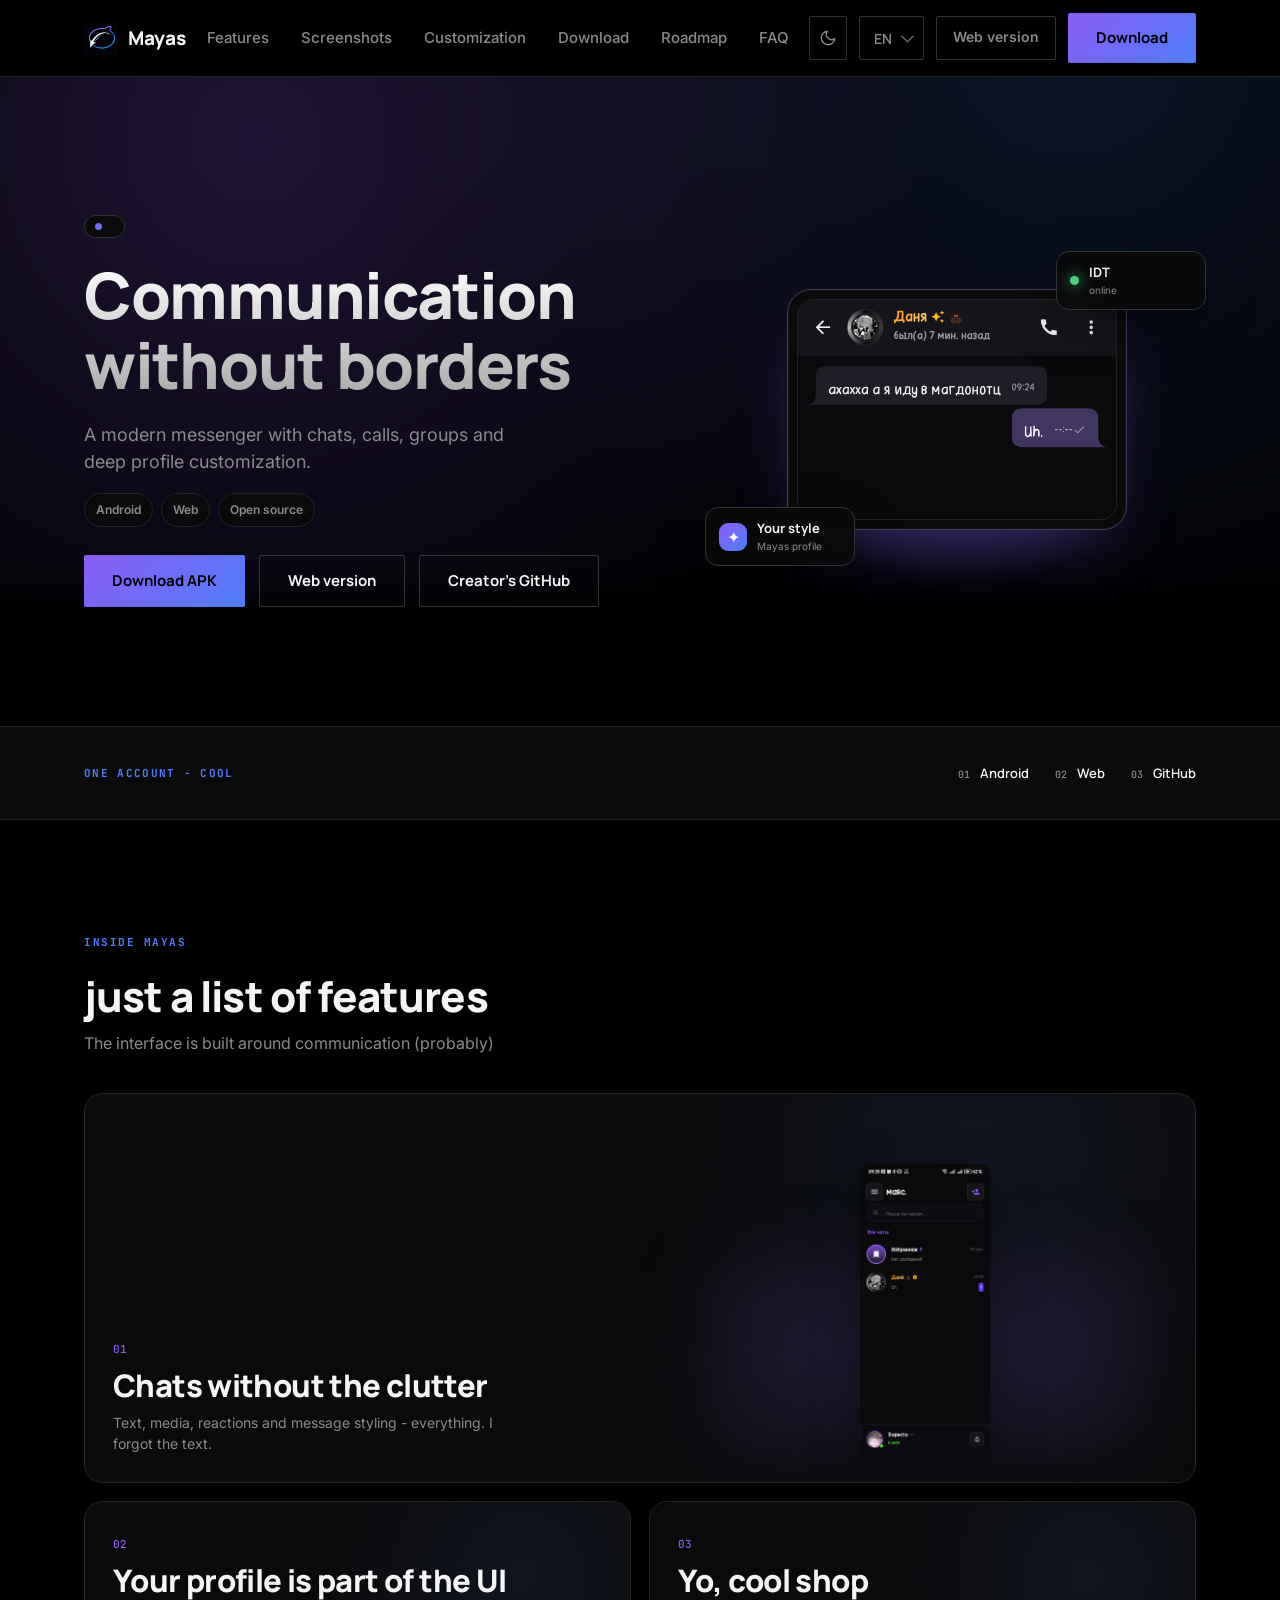
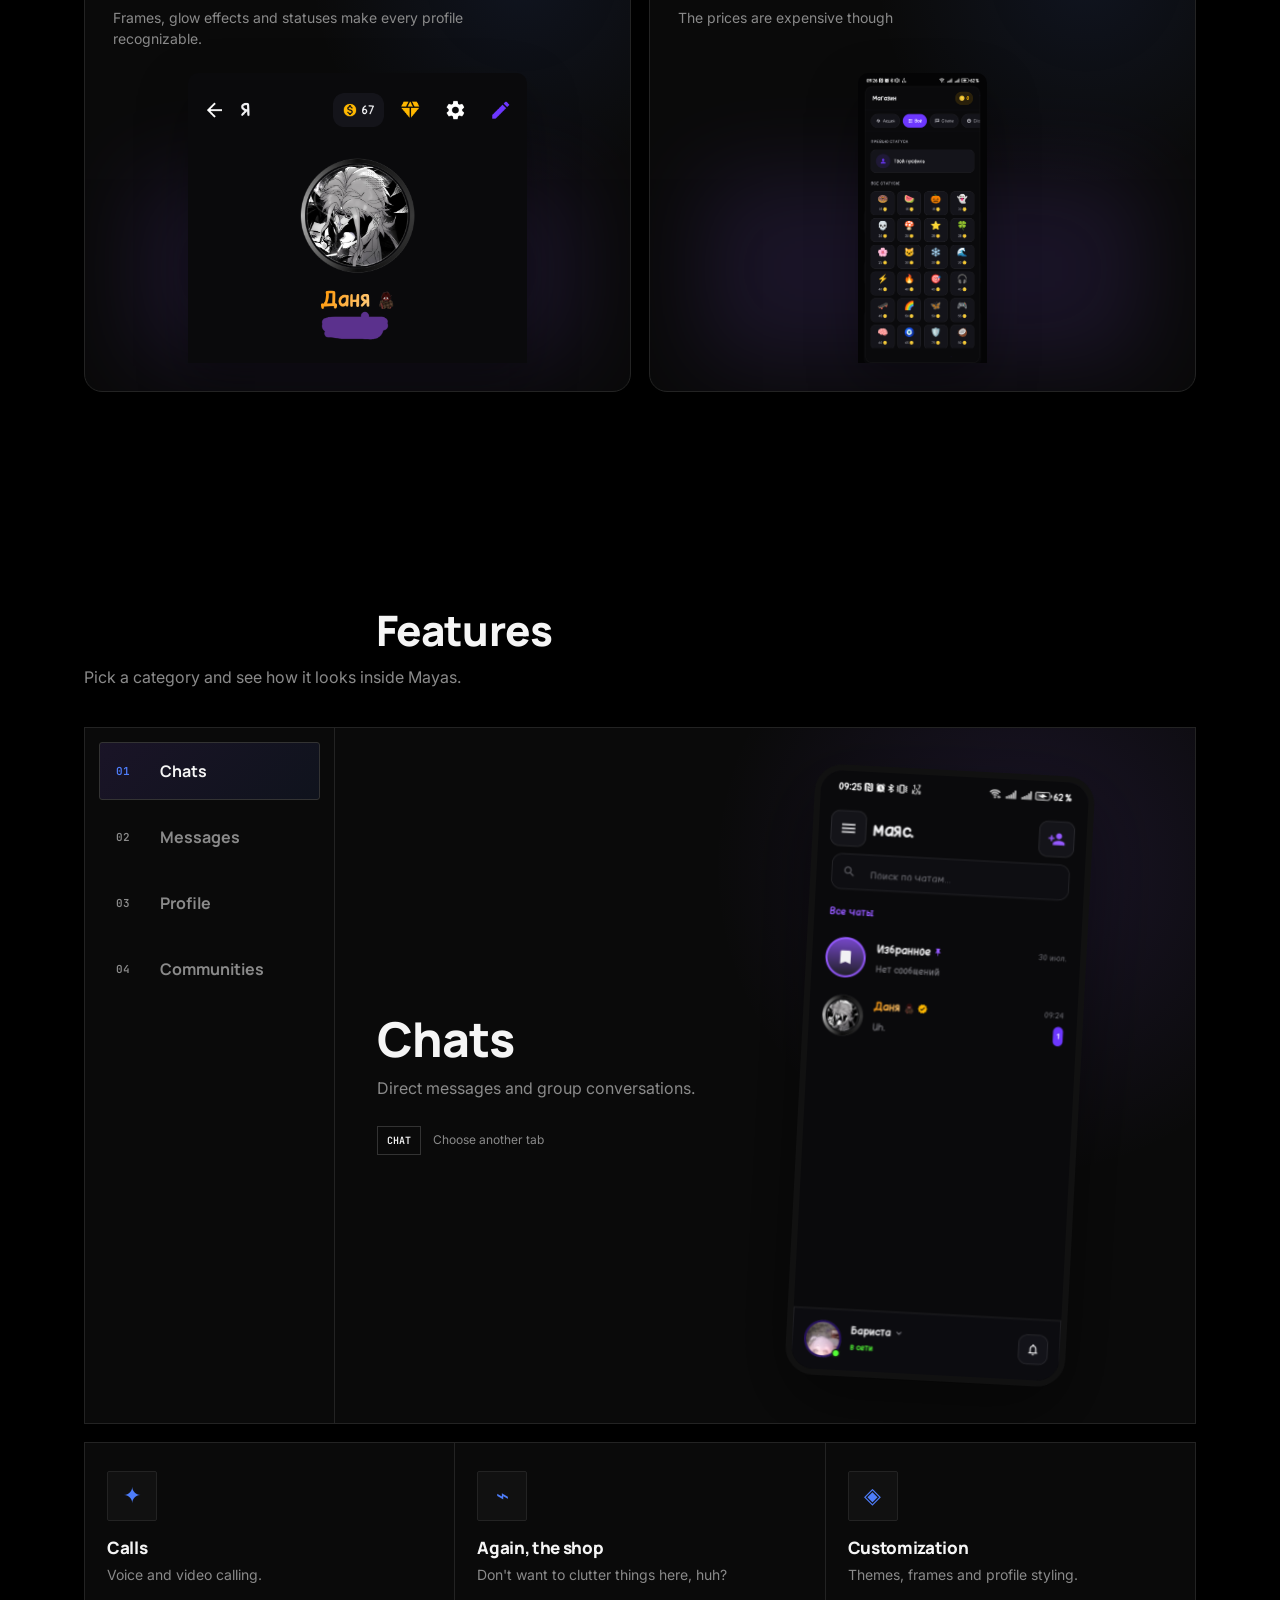
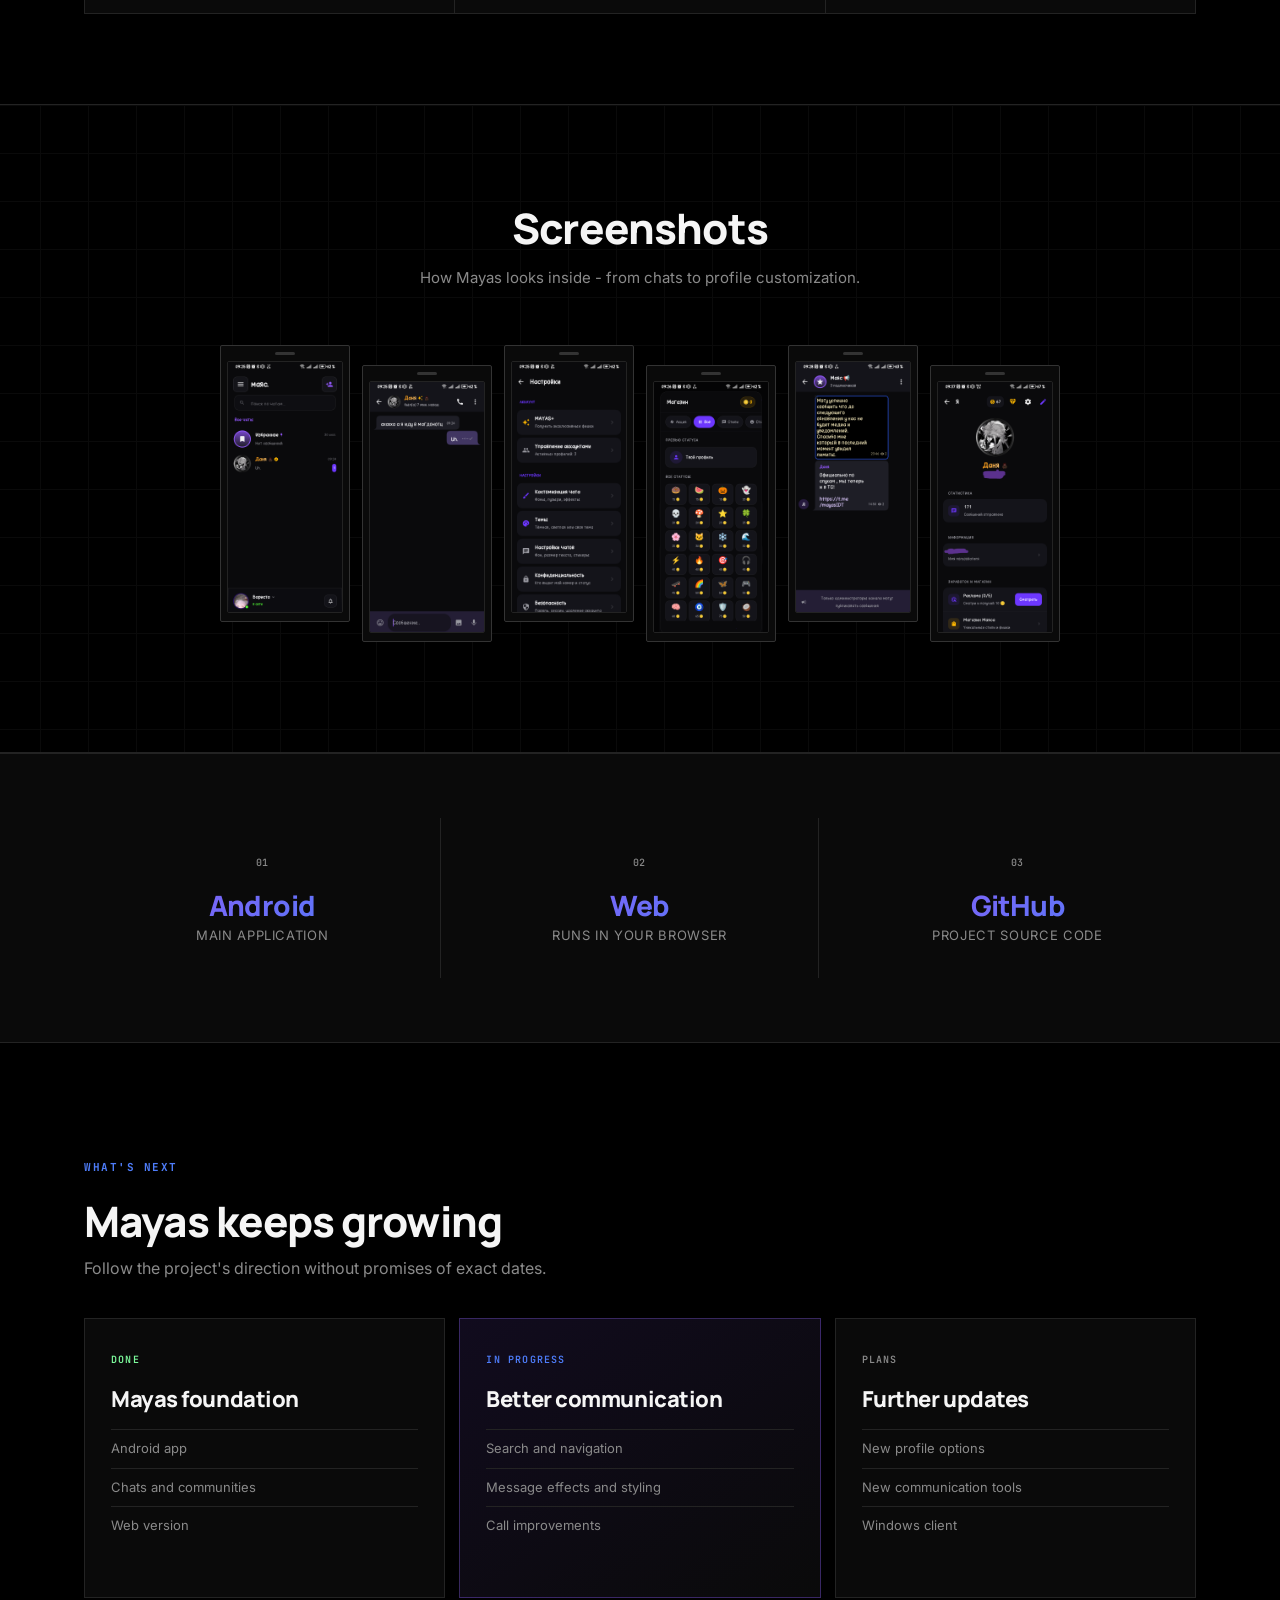
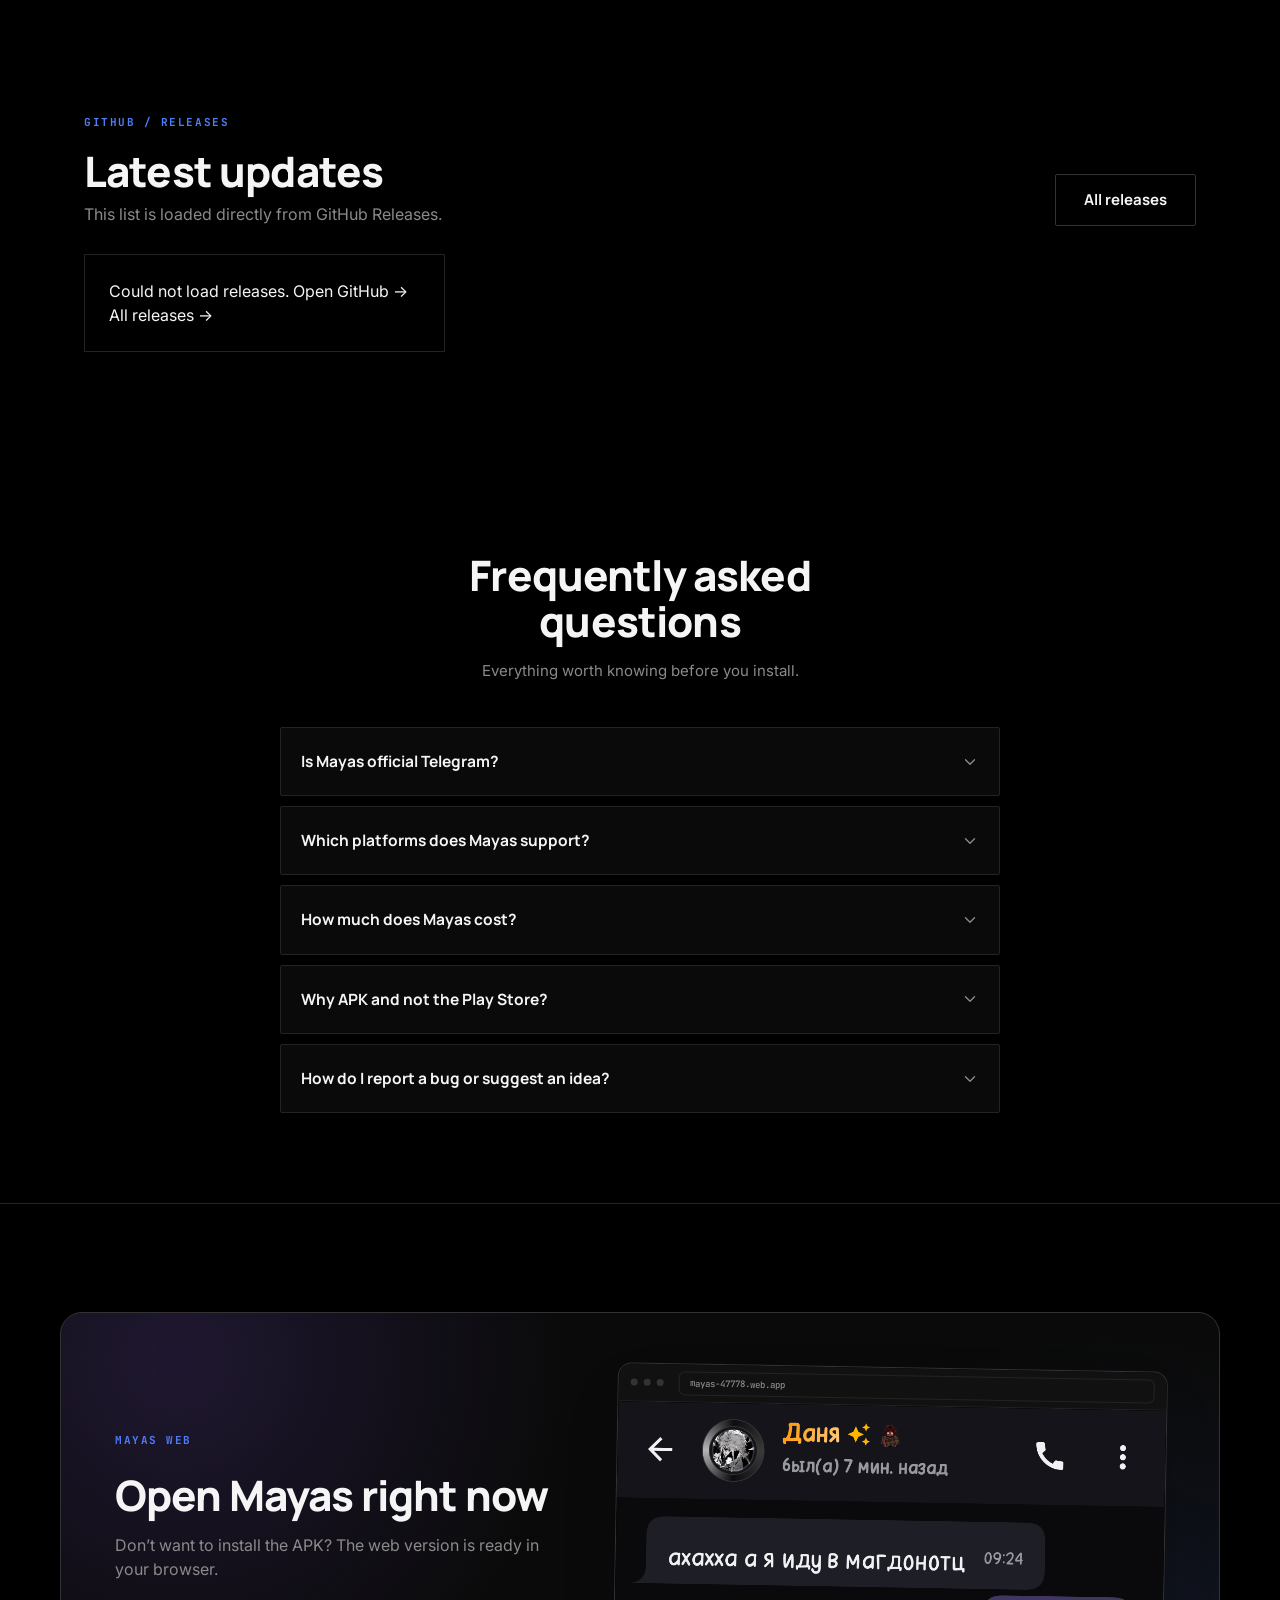
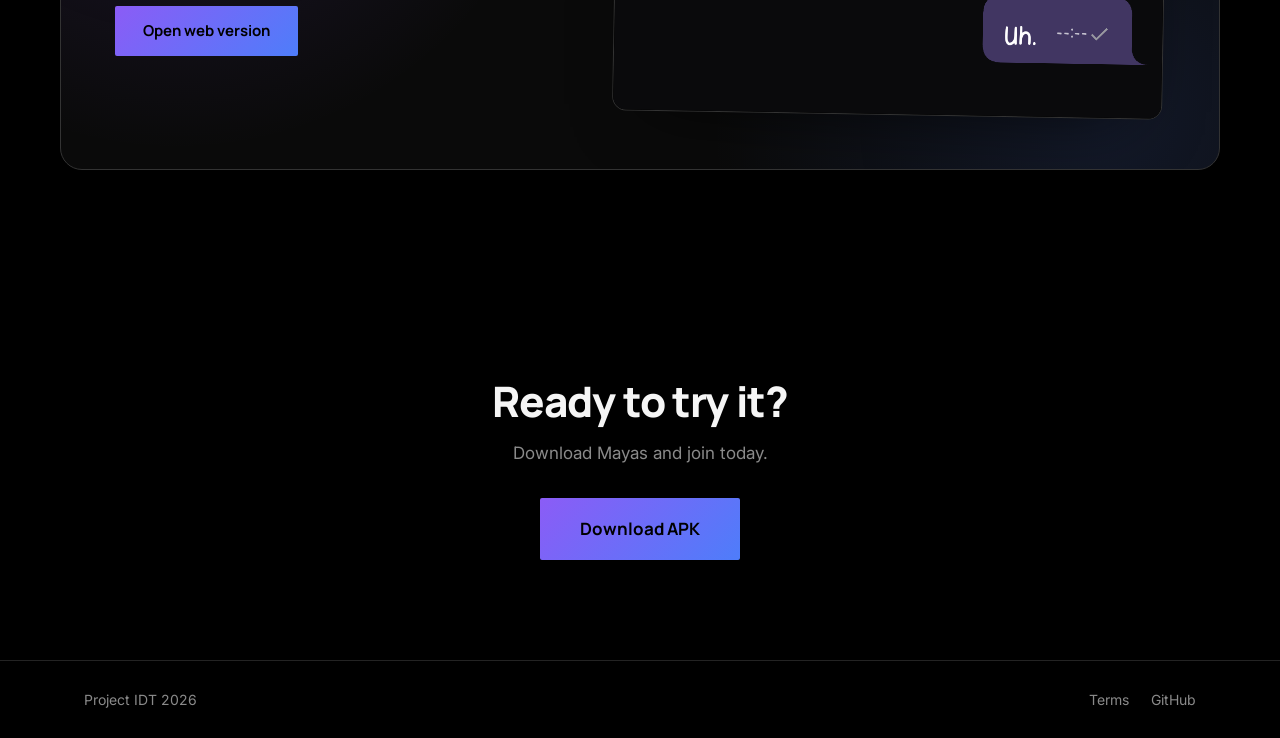
==== index.html @ c9933ca7 "Update index.html" ====
<!-- Copyright (C) 2026 dan1eIDT -->
<!DOCTYPE html>
<html lang="ru">
<head>
    <meta charset="UTF-8">
    <meta name="viewport" content="width=device-width, initial-scale=1.0">
    <title data-i18n="meta_title">Mayas</title>

    <meta name="description" data-i18n-attr="content" data-i18n="meta_description" content="Mayas — современный мессенджер с чатами, звонками, группами и кастомизацией профиля.">
    <meta name="robots" content="index, follow">
    <meta name="theme-color" content="#000000">
    <link rel="canonical" href="https://dan1eidt.github.io/mayas-site/">

    <meta property="og:type" content="website">
    <meta property="og:title" content="Mayas — мессенджер без границ">
    <meta property="og:description" data-i18n-attr="content" data-i18n="meta_description" content="Mayas — современный мессенджер с чатами, звонками, группами и кастомизацией профиля.">
    <meta property="og:image" content="https://dan1eidt.github.io/mayas-site/assets/screenshot8.png">
    <meta property="og:url" content="https://dan1eidt.github.io/mayas-site/">
    <meta name="twitter:card" content="summary_large_image">

    <link rel="icon" type="image/png" href="assets/app_icon.png">
    <link rel="apple-touch-icon" href="assets/app_icon.png">

    <link rel="preconnect" href="https://fonts.googleapis.com">
    <link crossorigin href="https://fonts.gstatic.com" rel="preconnect">
    <link href="https://fonts.googleapis.com/css2?family=Manrope:wght@500;600;700;800&family=Inter:wght@400;500;600;700&family=JetBrains+Mono:wght@500&family=Noto+Sans+JP:wght@500;700&display=swap" rel="stylesheet">

    <link rel="stylesheet" href="style.css">
</head>
<body>

<header class="navbar">
    <div class="container nav-content">

        <div class="logo">
            <img class="logo-icon" src="assets/app_icon.png" alt="Mayas">
            <span>Mayas</span>
        </div>

        <nav id="siteNav">
            <a href="#features" data-i18n="nav_features">Возможности</a>
            <a href="#screenshots" data-i18n="nav_screenshots">Скриншоты</a>
            <a href="#customization" data-i18n="nav_customization">Кастомизация</a>
            <a href="#download" data-i18n="nav_download">Скачать</a>
            <a href="#roadmap" data-i18n="nav_roadmap">Roadmap</a>
            <a href="#faq" data-i18n="nav_faq">FAQ</a>
            <a href="https://mayas-47778.web.app/" target="_blank" rel="noopener" class="nav-mobile-web" data-i18n="nav_web">Веб-версия</a>
        </nav>

        <div class="nav-buttons">
            <button id="themeToggle" class="theme-toggle" type="button" aria-label="Switch theme" title="Switch theme">
                <svg class="icon-moon" viewBox="0 0 24 24" fill="none" stroke="currentColor" stroke-width="1.8" stroke-linecap="round" stroke-linejoin="round"><path d="M21 12.79A9 9 0 1 1 11.21 3 7 7 0 0 0 21 12.79z"/></svg>
                <svg class="icon-sun" viewBox="0 0 24 24" fill="none" stroke="currentColor" stroke-width="1.8" stroke-linecap="round" stroke-linejoin="round"><circle cx="12" cy="12" r="4"/><path d="M12 2v2M12 20v2M4.93 4.93l1.41 1.41M17.66 17.66l1.41 1.41M2 12h2M20 12h2M6.34 17.66l-1.41 1.41M19.07 4.93l-1.41 1.41"/></svg>
            </button>

            <div class="lang-switch">
                <select id="langSelect" aria-label="Language">
                    <option value="ru">RU</option>
                    <option value="en">EN</option>
                    <option value="es">ES</option>
                    <option value="de">DE</option>
                    <option value="ja">JA</option>
                </select>
            </div>

            <a href="https://mayas-47778.web.app/" class="nav-link-btn" target="_blank" rel="noopener" data-i18n="nav_web">
                Веб-версия
            </a>

            <a href="https://github.com/dan1eIDT/Mayas/releases/latest" class="nav-button" target="_blank" rel="noopener noreferrer" data-i18n="nav_download_btn">
                Скачать
            </a>

            <button id="menuToggle" class="menu-toggle" type="button" aria-label="Open menu" aria-expanded="false" aria-controls="siteNav">
                <svg class="icon-burger" viewBox="0 0 24 24" fill="none" stroke="currentColor" stroke-width="1.8" stroke-linecap="round" stroke-linejoin="round"><path d="M3 6h18M3 12h18M3 18h18"/></svg>
                <svg class="icon-close" viewBox="0 0 24 24" fill="none" stroke="currentColor" stroke-width="1.8" stroke-linecap="round" stroke-linejoin="round"><path d="M6 6l12 12M18 6L6 18"/></svg>
            </button>
        </div>

    </div>
</header>

<section class="hero">

    <div class="hero-bg"></div>

    <div class="container hero-content">

        <div class="hero-left">
            <a href="https://github.com/dan1eIDT/Mayas/releases" class="version-badge" id="versionBadge" target="_blank" rel="noopener" hidden>
                <span class="version-dot"></span>
                <span id="versionBadgeText"></span>
            </a>

            <h1 data-i18n-html="hero_title">
                Общение<br>
                без границ
            </h1>

            <p data-i18n="hero_desc">
                Современный мессенджер с чатами, звонками,
                группами и глубокой кастомизацией профиля.
            </p>

            <div class="hero-pills" aria-label="Mayas highlights">
                <span data-i18n="hero_pill1">Android</span>
                <span data-i18n="hero_pill2">Web</span>
                <span data-i18n="hero_pill3">Open source</span>
            </div>

            <div class="hero-buttons">

                <a href="#download" class="btn-primary" data-i18n="hero_btn_download">
                    Скачать APK
                </a>

                <a href="https://mayas-47778.web.app/" class="btn-secondary" target="_blank" rel="noopener" data-i18n="hero_btn_web">
                    Веб-версия
                </a>

                <a href="https://github.com/dan1eIDT" class="btn-secondary" target="_blank" rel="noopener" data-i18n="hero_btn_github">
                    GitHub создателя
                </a>

            </div>

        </div>

        <div class="hero-right">

            <div class="hero-device-wrap">
                <div class="float-card float-card-top">
                    <span class="float-card-dot"></span>
                    <div><strong>IDT</strong><small data-i18n="float_online">в сети</small></div>
                </div>
                <div class="phone">
                    <div class="phone-shot">
                        <img src="assets/screenshot8.png" alt="Диалог в Mayas">
                    </div>
                </div>
                <div class="float-card float-card-bottom">
                    <span class="float-card-icon">✦</span>
                    <div><strong data-i18n="float_custom">Смотри </strong><small data-i18n="float_profile">че могу</small></div>
                </div>
            </div>

        </div>

    </div>

</section>

<section class="platform-strip">
    <div class="container platform-strip-inner reveal">
        <span class="platform-kicker" data-i18n="platform_kicker">Один аккаунт - круто</span>
        <div class="platform-items">
            <span><b>01</b> Android</span>
            <span><b>02</b> Web</span>
            <span><b>03</b> GitHub</span>
        </div>
    </div>
</section>

<section class="showcase">
    <div class="container">
        <div class="section-heading reveal">
            <span class="section-kicker" data-i18n="showcase_kicker">Внутри Mayas</span>
            <h2 data-i18n="showcase_title">просто список функций</h2>
            <p data-i18n="showcase_desc">Интерфейс построен вокруг общения (наверное)</p>
        </div>

        <div class="showcase-grid">
            <article class="showcase-card showcase-card-large reveal">
                <div class="showcase-copy">
                    <span class="showcase-number">01</span>
                    <h3 data-i18n="showcase1_title">Чаты без лишнего шума</h3>
                    <p data-i18n="showcase1_desc">Текст, медиа, реакции и оформление сообщений - всё. я текст забыл</p>
                </div>
                <div class="showcase-image"><img src="assets/screenshot1.png" alt="Mayas — чат" loading="lazy"></div>
            </article>

            <article class="showcase-card reveal">
                <div class="showcase-copy">
                    <span class="showcase-number">02</span>
                    <h3 data-i18n="showcase2_title">Профиль — часть интерфейса</h3>
                    <p data-i18n="showcase2_desc">Рамки, свечение и статусы позволяют сделать страницу пользователя узнаваемой.</p>
                </div>
                <div class="showcase-image"><img src="assets/screenshot7.png" alt="Mayas — профиль" loading="lazy"></div>
            </article>

            <article class="showcase-card reveal">
                <div class="showcase-copy">
                    <span class="showcase-number">03</span>
                    <h3 data-i18n="showcase3_title">Йоу крутой магазин</h3>
                    <p data-i18n="showcase3_desc">Цены дорогие правда</p>
                </div>
                <div class="showcase-image"><img src="assets/screenshot4.png" alt="Mayas — сообщества" loading="lazy"></div>
            </article>
        </div>
    </div>
</section>

<section id="features" class="features">
    <div class="container">
        <div class="section-heading reveal">
            <h2 data-i18n="features_title">Возможности</h2>
            <p data-i18n="features_desc">Нажми на категорию и посмотри, как она выглядит внутри приложения.</p>
        </div>

        <div class="feature-explorer reveal">
            <div class="feature-tabs" role="tablist" aria-label="Mayas features">
                <button class="feature-tab is-active" type="button" role="tab" aria-selected="true" data-feature="chat"><span>01</span><b data-i18n="feature1_title">Чаты</b></button>
                <button class="feature-tab" type="button" role="tab" aria-selected="false" data-feature="messages"><span>02</span><b data-i18n="feature5_title">Сообщения</b></button>
                <button class="feature-tab" type="button" role="tab" aria-selected="false" data-feature="profile"><span>03</span><b data-i18n="feature_profile_title">Профиль</b></button>
                <button class="feature-tab" type="button" role="tab" aria-selected="false" data-feature="community"><span>04</span><b data-i18n="feature4_title">Сообщества</b></button>
            </div>
            <div class="feature-preview">
                <div class="feature-preview-copy">
                    <h3 id="featurePreviewTitle">Чаты</h3>
                    <p id="featurePreviewDesc">Личные сообщения и групповые беседы.</p>
                    <div class="feature-preview-meta"><span id="featurePreviewTag">CHAT</span><span data-i18n="feature_switch_hint">Выбери другую вкладку</span></div>
                </div>
                <div class="feature-preview-device"><img id="featurePreviewImage" src="assets/screenshot1.png" alt="Mayas — чаты" loading="lazy"></div>
            </div>
        </div>

        <div class="features-grid feature-mini-grid">
            <div class="card reveal"><div class="icon"><span>✦</span></div><h3 data-i18n="feature2_title">Звонки</h3><p data-i18n="feature2_desc">Голосовая и видеосвязь.</p></div>
            <div class="card reveal"><div class="icon"><span>⌁</span></div><h3 data-i18n="feature6_title">Снова магазин</h3><p data-i18n="feature6_desc">Не хочешь тут кучить чет , м?</p></div>
            <div class="card reveal"><div class="icon"><span>◈</span></div><h3 data-i18n="feature7_title">Кастомизация</h3><p data-i18n="feature7_desc">Темы, рамки и оформление профиля.</p></div>
        </div>
    </div>
</section>

<section id="screenshots" class="screenshots">

    <div class="container">

        <div class="screenshots-head">
            <h2 data-i18n="screenshots_title">Скриншоты</h2>
            <p data-i18n="screenshots_desc">Как маяс выглядит изнутри — от чатов до кастомизации профиля.</p>
        </div>

        <div class="screenshots-grid">

            <div class="shot reveal">
                <span class="shot-index">01</span>
                <div class="shot-notch"></div>
                <div class="shot-inner">
                    <img src="assets/screenshot1.png" alt="Mayas — скриншот 1" loading="lazy">
                </div>
            </div>

            <div class="shot reveal">
                <span class="shot-index">02</span>
                <div class="shot-notch"></div>
                <div class="shot-inner">
                    <img src="assets/screenshot2.png" alt="Mayas — скриншот 2" loading="lazy">
                </div>
            </div>

            <div class="shot reveal">
                <span class="shot-index">03</span>
                <div class="shot-notch"></div>
                <div class="shot-inner">
                    <img src="assets/screenshot3.png" alt="Mayas — скриншот 3" loading="lazy">
                </div>
            </div>

            <div class="shot reveal">
                <span class="shot-index">04</span>
                <div class="shot-notch"></div>
                <div class="shot-inner">
                    <img src="assets/screenshot4.png" alt="Mayas — скриншот 4" loading="lazy">
                </div>
            </div>

            <div class="shot reveal">
                <span class="shot-index">05</span>
                <div class="shot-notch"></div>
                <div class="shot-inner">
                    <img src="assets/screenshot5.png" alt="Mayas — скриншот 5" loading="lazy">
                </div>
            </div>

            <div class="shot reveal">
                <span class="shot-index">06</span>
                <div class="shot-notch"></div>
                <div class="shot-inner">
                    <img src="assets/screenshot6.png" alt="Mayas — скриншот 6" loading="lazy">
                </div>
            </div>

        </div>

    </div>

</section>

<section class="stats">
    <div class="container stats-grid reveal">
        <div><span class="stat-mark">01</span><h3>Android</h3><p data-i18n="stats1_label">Основное приложение</p></div>
        <div><span class="stat-mark">02</span><h3>Web</h3><p data-i18n="stats2_label">Работает прямо в браузере</p></div>
        <div><span class="stat-mark">03</span><h3>GitHub</h3><p data-i18n="stats3_label">Исходный код проекта</p></div>
    </div>
</section>

<section id="roadmap" class="roadmap">
    <div class="container">
        <div class="section-heading reveal">
            <span class="section-kicker" data-i18n="roadmap_kicker">ЧТО ДАЛЬШЕ</span>
            <h2 data-i18n="roadmap_title">Mayas продолжает расти</h2>
            <p data-i18n="roadmap_desc">Здесь можно следить за направлениями проекта без обещаний точных дат.</p>
        </div>
        <div class="roadmap-grid">
            <article class="roadmap-card is-done reveal"><span class="roadmap-state" data-i18n="roadmap_done">ГОТОВО</span><h3 data-i18n="roadmap_done_title">Основа Mayas</h3><ul><li data-i18n="roadmap_done_1">Android-приложение</li><li data-i18n="roadmap_done_2">Чаты и сообщества</li><li data-i18n="roadmap_done_3">Web-версия</li></ul></article>
            <article class="roadmap-card is-next reveal"><span class="roadmap-state" data-i18n="roadmap_next">В РАБОТЕ</span><h3 data-i18n="roadmap_next_title">Развитие общения</h3><ul><li data-i18n="roadmap_next_1">Поиск и навигация</li><li data-i18n="roadmap_next_2">Эффекты и оформление сообщений</li><li data-i18n="roadmap_next_3">Улучшения звонков</li></ul></article>
            <article class="roadmap-card reveal"><span class="roadmap-state" data-i18n="roadmap_plan">ПЛАНЫ</span><h3 data-i18n="roadmap_plan_title">Дальнейшие обновления</h3><ul><li data-i18n="roadmap_plan_1">Новые возможности профиля</li><li data-i18n="roadmap_plan_2">Новые инструменты общения</li><li data-i18n="roadmap_plan_3">Клиент для Windows </li></ul></article>
        </div>
    </div>
</section>

<section class="changelog">
    <div class="container">
        <div class="changelog-head reveal"><div><span class="section-kicker" data-i18n="changelog_kicker">GITHUB / RELEASES</span><h2 data-i18n="changelog_title">Последние обновления</h2><p data-i18n="changelog_desc">Список подтягивается напрямую из GitHub Releases.</p></div><a class="btn-secondary" href="https://github.com/dan1eIDT/Mayas/releases" target="_blank" rel="noopener" data-i18n="changelog_all">Все релизы</a></div>
        <div id="releaseList" class="release-list" aria-live="polite"><div class="release-loading" data-i18n="changelog_loading">Загружаем релизы…</div></div>
    </div>
</section>

<section id="faq" class="faq">

    <div class="container">

        <div class="faq-head reveal">
            <h2 data-i18n="faq_title">Частые вопросы</h2>
            <p data-i18n="faq_desc">Всё, что стоит знать перед установкой.</p>
        </div>

        <div class="faq-list">

            <details class="faq-item reveal">
                <summary>
                    <span data-i18n="faq_q1">Mayas — это официальный Telegram?</span>
                    <svg viewBox="0 0 24 24" fill="none" stroke="currentColor" stroke-width="1.8" stroke-linecap="round" stroke-linejoin="round"><path d="M6 9l6 6 6-6"/></svg>
                </summary>
                <p data-i18n="faq_a1">Нет. Mayas — самостоятельный независимый проект, разрабатываемый с нуля. Он не связан с Telegram, WhatsApp или другими мессенджерами.</p>
            </details>

            <details class="faq-item reveal">
                <summary>
                    <span data-i18n="faq_q2">На каких платформах доступен Mayas?</span>
                    <svg viewBox="0 0 24 24" fill="none" stroke="currentColor" stroke-width="1.8" stroke-linecap="round" stroke-linejoin="round"><path d="M6 9l6 6 6-6"/></svg>
                </summary>
                <p data-i18n="faq_a2">Android — через APK из GitHub Releases, а также веб-версия, которая открывается прямо в браузере без установки.</p>
            </details>

            <details class="faq-item reveal">
                <summary>
                    <span data-i18n="faq_q3">Сколько стоит Mayas?</span>
                    <svg viewBox="0 0 24 24" fill="none" stroke="currentColor" stroke-width="1.8" stroke-linecap="round" stroke-linejoin="round"><path d="M6 9l6 6 6-6"/></svg>
                </summary>
                <p data-i18n="faq_a3">Приложение полностью бесплатно. Исходный код открыт и доступен на GitHub.</p>
            </details>

            <details class="faq-item reveal">
                <summary>
                    <span data-i18n="faq_q4">Почему APK, а не Google Play?</span>
                    <svg viewBox="0 0 24 24" fill="none" stroke="currentColor" stroke-width="1.8" stroke-linecap="round" stroke-linejoin="round"><path d="M6 9l6 6 6-6"/></svg>
                </summary>
                <p data-i18n="faq_a4">Mayas — молодой независимый проект, публикация в Google Play пока не выполнена. APK устанавливается напрямую и обновляется через GitHub Releases.</p>
            </details>

            <details class="faq-item reveal">
                <summary>
                    <span data-i18n="faq_q5">Как сообщить об ошибке или предложить идею?</span>
                    <svg viewBox="0 0 24 24" fill="none" stroke="currentColor" stroke-width="1.8" stroke-linecap="round" stroke-linejoin="round"><path d="M6 9l6 6 6-6"/></svg>
                </summary>
                <p data-i18n="faq_a5">Через Issues в репозитории проекта на GitHub — ссылку можно найти в шапке сайта.</p>
            </details>

        </div>

    </div>

</section>

<section class="web-cta">
    <div class="container web-cta-inner reveal">
        <div class="web-cta-copy">
            <span class="section-kicker" data-i18n="web_kicker">MAYAS WEB</span>
            <h2 data-i18n="web_title">Открой Mayas прямо сейчас</h2>
            <p data-i18n="web_desc">Не хочешь устанавливать APK? Веб-версия уже готова и открывается в браузере.</p>
            <a href="https://mayas-47778.web.app/" class="btn-primary" target="_blank" rel="noopener" data-i18n="web_btn">Открыть веб-версию</a>
        </div>
        <div class="browser-mockup">
            <div class="browser-bar"><span></span><span></span><span></span><div>mayas-47778.web.app</div></div>
            <div class="browser-screen"><img src="assets/screenshot8.png" alt="Mayas Web" loading="lazy"></div>
        </div>
    </div>
</section>

<section id="download" class="download">

    <div class="container">

        <h2 data-i18n="download_title">Готов попробовать?</h2>

        <p data-i18n="download_desc">
            Скачай Mayas и присоединяйся уже сегодня.
        </p>

        <a href="https://github.com/dan1eIDT/Mayas/releases/latest" class="btn-primary big" data-i18n="download_btn">
            Скачать APK
        </a>

    </div>

</section>

<footer>

    <div class="container footer-content">

        <span>Project IDT 2026</span>

        <div>
            <a href="tos.html" data-i18n="footer_terms">Terms</a>
            <a href="https://github.com/dan1eIDT" target="_blank" rel="noopener">GitHub</a>
        </div>

    </div>

</footer>

<script>
  const io = new IntersectionObserver((entries) => {
    entries.forEach(entry => {
      if (entry.isIntersecting) {
        entry.target.classList.add('visible');
        io.unobserve(entry.target);
      }
    });
  }, { threshold: 0.15, rootMargin: '0px 0px -60px 0px' });

  document.querySelectorAll('.reveal').forEach(el => io.observe(el));

  // Mobile nav toggle
  const menuToggle = document.getElementById('menuToggle');
  const siteNav = document.getElementById('siteNav');

  function closeMobileNav() {
    siteNav.classList.remove('open');
    menuToggle.setAttribute('aria-expanded', 'false');
  }

  menuToggle.addEventListener('click', () => {
    const isOpen = siteNav.classList.toggle('open');
    menuToggle.setAttribute('aria-expanded', isOpen ? 'true' : 'false');
  });

  siteNav.querySelectorAll('a').forEach(link => {
    link.addEventListener('click', closeMobileNav);
  });

  document.addEventListener('keydown', (e) => {
    if (e.key === 'Escape') closeMobileNav();
  });

  window.addEventListener('resize', () => {
    if (window.innerWidth > 780) closeMobileNav();
  });

  // Subtle header state while scrolling
  const navbar = document.querySelector('.navbar');
  const updateNavbar = () => navbar.classList.toggle('scrolled', window.scrollY > 12);
  updateNavbar();
  window.addEventListener('scroll', updateNavbar, { passive: true });


  const featureData = {
    chat: { titleKey: 'feature1_title', descKey: 'feature1_desc', tag: 'CHAT', image: 'assets/screenshot1.png', alt: 'Mayas — чаты' },
    messages: { titleKey: 'feature5_title', descKey: 'feature5_desc', tag: 'MESSAGES', image: 'assets/screenshot5.png', alt: 'Mayas — сообщения' },
    profile: { titleKey: 'feature_profile_title', descKey: 'feature_profile_desc', tag: 'PROFILE', image: 'assets/screenshot7.png', alt: 'Mayas — профиль' },
    community: { titleKey: 'feature4_title', descKey: 'feature4_desc', tag: 'COMMUNITY', image: 'assets/screenshot4.png', alt: 'Mayas — сообщества' }
  };

  function getTranslation(lang, key, fallback = '') {
    const dict = translations[lang] || translations.ru;
    return dict[key] ?? translations.ru[key] ?? fallback;
  }

  const translations = {
    ru: {
      meta_title: "Mayas",
      meta_description: "Mayas — современный мессенджер с чатами, звонками, группами и кастомизацией профиля.",
      nav_features: "Возможности",
      nav_screenshots: "Скриншоты",
      nav_customization: "Кастомизация",
      nav_download: "Скачать",
      nav_web: "Веб-версия",
      nav_download_btn: "Скачать",
      hero_title: "Общение<br>без границ",
      hero_desc: "Современный мессенджер с чатами, звонками, группами и глубокой кастомизацией профиля.",
      hero_btn_download: "Скачать APK",
      hero_btn_web: "Веб-версия",
      hero_btn_github: "GitHub создателя",
      hero_eyebrow: "MAYAS / MESSENGER",
      hero_pill1: "Android",
      hero_pill2: "Web",
      hero_pill3: "Open source",
      float_online: "в сети",
      float_custom: "Твой стиль",
      float_profile: "профиль Mayas",
      platform_kicker: "Один аккаунт - круто",
      showcase_kicker: "Внутри Mayas",
      showcase_title: "просто список функций",
      showcase_desc: "Интерфейс построен вокруг общения (наверное)",
      showcase1_title: "Чаты без лишнего шума",
      showcase1_desc: "Текст, медиа, реакции и оформление сообщений - всё. я текст забыл",
      showcase2_title: "Профиль — часть интерфейса",
      showcase2_desc: "Рамки, свечение и статусы позволяют сделать страницу пользователя узнаваемой.",
      showcase3_title: "Йоу крутой магазин",
      showcase3_desc: "Цены дорогие правда",
      nav_roadmap: "Roadmap",
      features_kicker: "ВОЗМОЖНОСТИ",
      features_desc: "Нажми на категорию и посмотри, как она выглядит внутри Mayas.",
      feature_live: "MAYAS / LIVE PREVIEW",
      feature_switch_hint: "Выбери другую вкладку",
      feature5_title: "Сообщения", feature5_desc: "Текст, медиа, реакции и оформление сообщений.",
      feature6_title: "Снова магазин", feature6_desc: "Не хочешь тут кучить чет , м?",
      feature7_title: "Кастомизация", feature7_desc: "Темы, рамки и оформление профиля.",
      custom_kicker: "ТВОЙ ПРОФИЛЬ", custom_control_glow: "Свечение", custom_control_frame: "Рамка", custom_control_status: "Статус", custom_control_note: "Нажми — превью изменится", custom_preview_sub: "Твой профиль, твои правила.",
      roadmap_kicker: "ЧТО ДАЛЬШЕ", roadmap_title: "Mayas продолжает расти", roadmap_desc: "Здесь можно следить за направлениями проекта без обещаний точных дат.",
      roadmap_done: "ГОТОВО", roadmap_done_title: "Основа Mayas", roadmap_done_1: "Android-приложение", roadmap_done_2: "Чаты и сообщества", roadmap_done_3: "Web-версия",
      roadmap_next: "В РАБОТЕ", roadmap_next_title: "Развитие общения", roadmap_next_1: "Поиск и навигация", roadmap_next_2: "Эффекты и оформление сообщений", roadmap_next_3: "Улучшения звонков",
      roadmap_plan: "ПЛАНЫ", roadmap_plan_title: "Дальнейшие обновления", roadmap_plan_1: "Новые возможности профиля", roadmap_plan_2: "Новые инструменты общения", roadmap_plan_3: "Клиент для Windows",
      changelog_kicker: "GITHUB / RELEASES", changelog_title: "Последние обновления", changelog_desc: "Список подтягивается напрямую из GitHub Releases.", changelog_all: "Все релизы", changelog_loading: "Загружаем релизы…", changelog_error: "Не удалось загрузить релизы. Открыть GitHub →", changelog_release: "Релиз", changelog_no_notes: "Без описания релиза." ,
      feature_profile_title: "Профиль", feature_profile_desc: "Рамки, свечение и статусы помогают выделить твой профиль.",

      stats1_label: "Основное приложение",
      stats2_label: "Работает прямо в браузере",
      stats3_label: "Исходный код проекта",
      web_kicker: "MAYAS WEB",
      web_title: "Открой Mayas прямо сейчас",
      web_desc: "Не хочешь устанавливать APK? Веб-версия уже готова и открывается в браузере.",
      web_btn: "Открыть веб-версию",
      features_title: "Возможности",
      feature1_title: "Чаты",
      feature1_desc: "Личные сообщения и групповые беседы.",
      feature2_title: "Звонки",
      feature2_desc: "Голосовая и видеосвязь.",
      feature3_title: "Сообщества",
      feature3_desc: "Создавай группы и каналы.",
      feature4_title: "Сообщества",
      feature4_desc: "Не пропускай важные события.",
      screenshots_title: "Скриншоты",
      screenshots_desc: "Как маяс выглядит изнутри — от чатов до кастомизации профиля.",
      customization_title: "Сделай профиль своим",
      customization_desc: "Рамки, переливашки, статусы.",
      custom_li1: "Свечение профиля",
      custom_li2: "Уникальные рамки",
      custom_li3: "Эмодзи-статусы",
      download_title: "Готов попробовать?",
      download_desc: "Скачай Mayas и присоединяйся уже сегодня.",
      download_btn: "Скачать APK",
      footer_terms: "Условия",
      nav_faq: "FAQ",
      faq_title: "Частые вопросы",
      faq_desc: "Всё, что стоит знать перед установкой.",
      faq_q1: "Mayas — это официальный Telegram?",
      faq_a1: "Нет. Mayas — самостоятельный независимый проект, разрабатываемый с нуля. Он не связан с Telegram, WhatsApp или другими мессенджерами.",
      faq_q2: "На каких платформах доступен Mayas?",
      faq_a2: "Android — через APK из GitHub Releases, а также веб-версия, которая открывается прямо в браузере без установки.",
      faq_q3: "Сколько стоит Mayas?",
      faq_a3: "Приложение полностью бесплатно. Исходный код открыт и доступен на GitHub.",
      faq_q4: "Почему APK, а не Google Play?",
      faq_a4: "Mayas — молодой независимый проект, публикация в Google Play пока не выполнена. APK устанавливается напрямую и обновляется через GitHub Releases.",
      faq_q5: "Как сообщить об ошибке или предложить идею?",
      faq_a5: "Через Issues в репозитории проекта на GitHub — ссылку можно найти в шапке сайта."
    },
    en: {
      meta_title: "Mayas",
      meta_description: "Mayas — a modern messenger with chats, calls, groups and profile customization.",
      nav_features: "Features",
      nav_screenshots: "Screenshots",
      nav_customization: "Customization",
      nav_download: "Download",
      nav_web: "Web version",
      nav_download_btn: "Download",
      hero_title: "Communication<br>without borders",
      hero_desc: "A modern messenger with chats, calls, groups and deep profile customization.",
      hero_btn_download: "Download APK",
      hero_btn_web: "Web version",
      hero_btn_github: "Creator's GitHub",
      hero_eyebrow: "MAYAS / MESSENGER",
      hero_pill1: "Android",
      hero_pill2: "Web",
      hero_pill3: "Open source",
      float_online: "online",
      float_custom: "Your style",
      float_profile: "Mayas profile",
      platform_kicker: "One account - cool",
      showcase_kicker: "Inside Mayas",
      showcase_title: "just a list of features",
      showcase_desc: "The interface is built around communication (probably)",
      showcase1_title: "Chats without the clutter",
      showcase1_desc: "Text, media, reactions and message styling - everything. I forgot the text.",
      showcase2_title: "Your profile is part of the UI",
      showcase2_desc: "Frames, glow effects and statuses make every profile recognizable.",
      showcase3_title: "Yo, cool shop",
      showcase3_desc: "The prices are expensive though",
      nav_roadmap: "Roadmap",
      features_kicker: "FEATURES", features_desc: "Pick a category and see how it looks inside Mayas.", feature_live: "MAYAS / LIVE PREVIEW", feature_switch_hint: "Choose another tab",
      feature5_title: "Messages", feature5_desc: "Text, media, reactions and message styling.", feature6_title: "Again, the shop", feature6_desc: "Don't want to clutter things here, huh?", feature7_title: "Customization", feature7_desc: "Themes, frames and profile styling.",
      custom_kicker: "YOUR PROFILE", custom_control_glow: "Glow", custom_control_frame: "Frame", custom_control_status: "Status", custom_control_note: "Tap to change the preview", custom_preview_sub: "Your profile, your rules.",
      roadmap_kicker: "WHAT'S NEXT", roadmap_title: "Mayas keeps growing", roadmap_desc: "Follow the project's direction without promises of exact dates.", roadmap_done: "DONE", roadmap_done_title: "Mayas foundation", roadmap_done_1: "Android app", roadmap_done_2: "Chats and communities", roadmap_done_3: "Web version", roadmap_next: "IN PROGRESS", roadmap_next_title: "Better communication", roadmap_next_1: "Search and navigation", roadmap_next_2: "Message effects and styling", roadmap_next_3: "Call improvements", roadmap_plan: "PLANS", roadmap_plan_title: "Further updates", roadmap_plan_1: "New profile options", roadmap_plan_2: "New communication tools", roadmap_plan_3: "Windows client",
      changelog_kicker: "GITHUB / RELEASES", changelog_title: "Latest updates", changelog_desc: "This list is loaded directly from GitHub Releases.", changelog_all: "All releases", changelog_loading: "Loading releases…", changelog_error: "Could not load releases. Open GitHub →", changelog_release: "Release", changelog_no_notes: "No release notes." ,
      feature_profile_title: "Profile", feature_profile_desc: "Frames, glow and statuses help make your profile stand out.",

      stats1_label: "Main application",
      stats2_label: "Runs in your browser",
      stats3_label: "Project source code",
      web_kicker: "MAYAS WEB",
      web_title: "Open Mayas right now",
      web_desc: "Don’t want to install the APK? The web version is ready in your browser.",
      web_btn: "Open web version",
      features_title: "Features",
      feature1_title: "Chats",
      feature1_desc: "Direct messages and group conversations.",
      feature2_title: "Calls",
      feature2_desc: "Voice and video calling.",
      feature3_title: "Communities",
      feature3_desc: "Create groups and channels.",
      feature4_title: "Communities",
      feature4_desc: "Never miss what matters.",
      screenshots_title: "Screenshots",
      screenshots_desc: "How Mayas looks inside - from chats to profile customization.",
      customization_title: "Make your profile yours",
      customization_desc: "Frames, shimmer effects, statuses.",
      custom_li1: "Profile glow",
      custom_li2: "Unique frames",
      custom_li3: "Emoji statuses",
      download_title: "Ready to try it?",
      download_desc: "Download Mayas and join today.",
      download_btn: "Download APK",
      footer_terms: "Terms",
      nav_faq: "FAQ",
      faq_title: "Frequently asked questions",
      faq_desc: "Everything worth knowing before you install.",
      faq_q1: "Is Mayas official Telegram?",
      faq_a1: "No. Mayas is an independent project built from scratch. It's not affiliated with Telegram, WhatsApp, or any other messenger.",
      faq_q2: "Which platforms does Mayas support?",
      faq_a2: "Android via the APK from GitHub Releases, plus a web version that opens straight in your browser, no install needed.",
      faq_q3: "How much does Mayas cost?",
      faq_a3: "It's completely free. The source code is open and available on GitHub.",
      faq_q4: "Why APK and not the Play Store?",
      faq_a4: "Mayas is a young independent project and isn't published on Google Play yet. The APK installs directly and updates via GitHub Releases.",
      faq_q5: "How do I report a bug or suggest an idea?",
      faq_a5: "Open an Issue in the project's GitHub repository — the link is in the site header."
    },
    es: {
      meta_title: "Mayas",
      meta_description: "Mayas — una mensajería moderna con chats, llamadas, grupos y personalización de perfil.",
      nav_features: "Funciones",
      nav_screenshots: "Capturas",
      nav_customization: "Personalización",
      nav_download: "Descargar",
      nav_web: "Versión web",
      nav_download_btn: "Descargar",
      hero_title: "Comunicación<br>sin fronteras",
      hero_desc: "Una mensajería moderna con chats, llamadas, grupos y una profunda personalización de perfil.",
      hero_btn_download: "Descargar APK",
      hero_btn_web: "Versión web",
      hero_btn_github: "GitHub del creador",
      hero_eyebrow: "MAYAS / MESSENGER",
      hero_pill1: "Android",
      hero_pill2: "Web",
      hero_pill3: "Código abierto",
      float_online: "en línea",
      float_custom: "Tu estilo",
      float_profile: "perfil de Mayas",
      platform_kicker: "Una cuenta - genial",
      showcase_kicker: "Dentro de Mayas",
      showcase_title: "solo una lista de funciones",
      showcase_desc: "La interfaz está pensada para la comunicación (probablemente)",
      showcase1_title: "Chats sin ruido",
      showcase1_desc: "Texto, multimedia, reacciones y estilos de mensajes - todo. Se me olvidó el texto.",
      showcase2_title: "Tu perfil también es interfaz",
      showcase2_desc: "Marcos, efectos de brillo y estados hacen reconocible cada perfil.",
      showcase3_title: "Yo, tienda genial",
      showcase3_desc: "Los precios son caros, eso sí",
      nav_roadmap: "Roadmap", features_kicker: "FUNCIONES", features_desc: "Elige una categoría y mira cómo se ve dentro de Mayas.", feature_live: "MAYAS / LIVE PREVIEW", feature_switch_hint: "Elige otra pestaña", feature5_title: "Mensajes", feature5_desc: "Texto, multimedia, reacciones y estilos de mensajes.", feature6_title: "Otra vez la tienda", feature6_desc: "No quieres llenar esto de cosas, ¿eh?", feature7_title: "Personalización", feature7_desc: "Temas, marcos y estilo del perfil.", custom_kicker: "TU PERFIL", custom_control_glow: "Brillo", custom_control_frame: "Marco", custom_control_status: "Estado", custom_control_note: "Pulsa para cambiar la vista", custom_preview_sub: "Tu perfil, tus reglas.", roadmap_kicker: "QUÉ SIGUE", roadmap_title: "Mayas sigue creciendo", roadmap_desc: "Sigue la dirección del proyecto sin promesas de fechas exactas.", roadmap_done: "LISTO", roadmap_done_title: "Base de Mayas", roadmap_done_1: "Aplicación Android", roadmap_done_2: "Chats y comunidades", roadmap_done_3: "Versión web", roadmap_next: "EN PROGRESO", roadmap_next_title: "Mejor comunicación", roadmap_next_1: "Búsqueda y navegación", roadmap_next_2: "Efectos y estilos de mensajes", roadmap_next_3: "Mejoras de llamadas", roadmap_plan: "PLANES", roadmap_plan_title: "Próximas mejoras", roadmap_plan_1: "Nuevas opciones de perfil", roadmap_plan_2: "Nuevas herramientas de comunicación", roadmap_plan_3: "Cliente para Windows", changelog_kicker: "GITHUB / RELEASES", changelog_title: "Últimas actualizaciones", changelog_desc: "La lista se carga directamente desde GitHub Releases.", changelog_all: "Todos los lanzamientos", changelog_loading: "Cargando lanzamientos…", changelog_error: "No se pudieron cargar. Abrir GitHub →", changelog_release: "Lanzamiento", changelog_no_notes: "Sin notas de lanzamiento.",
      feature_profile_title: "Perfil", feature_profile_desc: "Marcos, brillo y estados hacen que tu perfil destaque.",

      stats1_label: "Aplicación principal",
      stats2_label: "Funciona en el navegador",
      stats3_label: "Código del proyecto",
      web_kicker: "MAYAS WEB",
      web_title: "Abre Mayas ahora",
      web_desc: "¿No quieres instalar el APK? La versión web ya está lista en tu navegador.",
      web_btn: "Abrir versión web",
      features_title: "Funciones",
      feature1_title: "Chats",
      feature1_desc: "Mensajes directos y conversaciones en grupo.",
      feature2_title: "Llamadas",
      feature2_desc: "Llamadas de voz y video.",
      feature3_title: "Comunidades",
      feature3_desc: "Crea grupos y canales.",
      feature4_title: "Comunidades",
      feature4_desc: "No te pierdas lo importante.",
      screenshots_title: "Capturas",
      screenshots_desc: "Cómo se ve Mayas por dentro - de los chats a la personalización del perfil.",
      customization_title: "Haz tuyo tu perfil",
      customization_desc: "Marcos, efectos brillantes, estados.",
      custom_li1: "Brillo de perfil",
      custom_li2: "Marcos únicos",
      custom_li3: "Estados con emojis",
      download_title: "¿Listo para probarlo?",
      download_desc: "Descarga Mayas y únete hoy mismo.",
      download_btn: "Descargar APK",
      footer_terms: "Términos",
      nav_faq: "FAQ",
      faq_title: "Preguntas frecuentes",
      faq_desc: "Todo lo que conviene saber antes de instalar.",
      faq_q1: "¿Mayas es el Telegram oficial?",
      faq_a1: "No. Mayas es un proyecto independiente creado desde cero. No está afiliado a Telegram, WhatsApp ni a ningún otro mensajero.",
      faq_q2: "¿Qué plataformas admite Mayas?",
      faq_a2: "Android mediante el APK de GitHub Releases, además de una versión web que se abre directamente en el navegador, sin instalación.",
      faq_q3: "¿Cuánto cuesta Mayas?",
      faq_a3: "Es completamente gratuito. El código fuente es abierto y está disponible en GitHub.",
      faq_q4: "¿Por qué APK y no la Play Store?",
      faq_a4: "Mayas es un proyecto independiente joven y aún no está publicado en Google Play. El APK se instala directamente y se actualiza mediante GitHub Releases.",
      faq_q5: "¿Cómo reporto un error o sugiero una idea?",
      faq_a5: "Abre un Issue en el repositorio de GitHub del proyecto; el enlace está en la cabecera del sitio."
    },
    de: {
      meta_title: "Mayas",
      meta_description: "Mayas — ein moderner Messenger mit Chats, Anrufen, Gruppen und Profilanpassung.",
      nav_features: "Funktionen",
      nav_screenshots: "Screenshots",
      nav_customization: "Anpassung",
      nav_download: "Herunterladen",
      nav_web: "Web-Version",
      nav_download_btn: "Herunterladen",
      hero_title: "Kommunikation<br>ohne Grenzen",
      hero_desc: "Ein moderner Messenger mit Chats, Anrufen, Gruppen und umfangreicher Profilanpassung.",
      hero_btn_download: "APK herunterladen",
      hero_btn_web: "Web-Version",
      hero_btn_github: "GitHub des Entwicklers",
      hero_eyebrow: "MAYAS / MESSENGER",
      hero_pill1: "Android",
      hero_pill2: "Web",
      hero_pill3: "Open Source",
      float_online: "online",
      float_custom: "Dein Stil",
      float_profile: "Mayas-Profil",
      platform_kicker: "Ein Konto - cool",
      showcase_kicker: "In Mayas",
      showcase_title: "einfach nur eine Liste von Funktionen",
      showcase_desc: "Die Oberfläche dreht sich um Kommunikation (wahrscheinlich)",
      showcase1_title: "Chats ohne Ballast",
      showcase1_desc: "Text, Medien, Reaktionen und Nachrichten-Design - alles. Ich habe den Text vergessen.",
      showcase2_title: "Dein Profil als Teil der Oberfläche",
      showcase2_desc: "Rahmen, Glow-Effekte und Status machen jedes Profil einzigartig.",
      showcase3_title: "Yo, cooler Shop",
      showcase3_desc: "Die Preise sind allerdings teuer",
      nav_roadmap: "Roadmap", features_kicker: "FUNKTIONEN", features_desc: "Wähle eine Kategorie und sieh sie dir direkt in Mayas an.", feature_live: "MAYAS / LIVE PREVIEW", feature_switch_hint: "Andere Registerkarte wählen", feature5_title: "Nachrichten", feature5_desc: "Text, Medien, Reaktionen und Nachrichten-Design.", feature6_title: "Schon wieder der Shop", feature6_desc: "Willst du hier nicht alles vollstopfen, hm?", feature7_title: "Anpassung", feature7_desc: "Themes, Rahmen und Profilgestaltung.", custom_kicker: "DEIN PROFIL", custom_control_glow: "Glow", custom_control_frame: "Rahmen", custom_control_status: "Status", custom_control_note: "Klicken, um die Vorschau zu ändern", custom_preview_sub: "Dein Profil, deine Regeln.", roadmap_kicker: "WAS KOMMT", roadmap_title: "Mayas wächst weiter", roadmap_desc: "Verfolge die Richtung des Projekts ohne Versprechen fester Termine.", roadmap_done: "FERTIG", roadmap_done_title: "Mayas-Grundlage", roadmap_done_1: "Android-App", roadmap_done_2: "Chats und Communities", roadmap_done_3: "Web-Version", roadmap_next: "IN ARBEIT", roadmap_next_title: "Bessere Kommunikation", roadmap_next_1: "Suche und Navigation", roadmap_next_2: "Nachrichteneffekte und Styling", roadmap_next_3: "Verbesserungen bei Anrufen", roadmap_plan: "PLÄNE", roadmap_plan_title: "Weitere Updates", roadmap_plan_1: "Neue Profiloptionen", roadmap_plan_2: "Neue Kommunikationstools", roadmap_plan_3: "Windows-Client", changelog_kicker: "GITHUB / RELEASES", changelog_title: "Letzte Updates", changelog_desc: "Diese Liste wird direkt aus GitHub Releases geladen.", changelog_all: "Alle Releases", changelog_loading: "Releases werden geladen…", changelog_error: "Releases konnten nicht geladen werden. GitHub öffnen →", changelog_release: "Release", changelog_no_notes: "Keine Release-Notizen.",
      feature_profile_title: "Profil", feature_profile_desc: "Rahmen, Glow und Status machen dein Profil unverwechselbar.",

      stats1_label: "Hauptanwendung",
      stats2_label: "Direkt im Browser",
      stats3_label: "Quellcode des Projekts",
      web_kicker: "MAYAS WEB",
      web_title: "Mayas jetzt öffnen",
      web_desc: "Keine Lust auf die APK? Die Web-Version läuft direkt in deinem Browser.",
      web_btn: "Web-Version öffnen",
      features_title: "Funktionen",
      feature1_title: "Chats",
      feature1_desc: "Direktnachrichten und Gruppengespräche.",
      feature2_title: "Anrufe",
      feature2_desc: "Sprach- und Videoanrufe.",
      feature3_title: "Communities",
      feature3_desc: "Erstelle Gruppen und Kanäle.",
      feature4_title: "Communities",
      feature4_desc: "Verpasse nichts Wichtiges.",
      screenshots_title: "Screenshots",
      screenshots_desc: "So sieht Mayas von innen aus - von Chats bis zur Profilanpassung.",
      customization_title: "Gestalte dein Profil",
      customization_desc: "Rahmen, Glanzeffekte, Status.",
      custom_li1: "Profil-Glow",
      custom_li2: "Einzigartige Rahmen",
      custom_li3: "Emoji-Status",
      download_title: "Bereit, es auszuprobieren?",
      download_desc: "Lade Mayas herunter und mach noch heute mit.",
      download_btn: "APK herunterladen",
      footer_terms: "Nutzungsbedingungen",
      nav_faq: "FAQ",
      faq_title: "Häufig gestellte Fragen",
      faq_desc: "Alles Wichtige vor der Installation.",
      faq_q1: "Ist Mayas das offizielle Telegram?",
      faq_a1: "Nein. Mayas ist ein eigenständiges, von Grund auf entwickeltes Projekt. Es steht in keiner Verbindung zu Telegram, WhatsApp oder anderen Messengern.",
      faq_q2: "Welche Plattformen unterstützt Mayas?",
      faq_a2: "Android über die APK aus den GitHub Releases sowie eine Web-Version, die direkt im Browser läuft — ganz ohne Installation.",
      faq_q3: "Was kostet Mayas?",
      faq_a3: "Die App ist komplett kostenlos. Der Quellcode ist offen und auf GitHub verfügbar.",
      faq_q4: "Warum APK statt Play Store?",
      faq_a4: "Mayas ist ein junges, unabhängiges Projekt und noch nicht bei Google Play veröffentlicht. Die APK wird direkt installiert und über GitHub Releases aktualisiert.",
      faq_q5: "Wie melde ich einen Fehler oder schlage eine Idee vor?",
      faq_a5: "Über ein Issue im GitHub-Repository des Projekts — den Link findest du im Seitenkopf."
    },
    ja: {
      meta_title: "Mayas",
      meta_description: "Mayas — チャット、通話、グループ、プロフィールのカスタマイズができるモダンなメッセンジャー。",
      nav_features: "機能",
      nav_screenshots: "スクリーンショット",
      nav_customization: "カスタマイズ",
      nav_download: "ダウンロード",
      nav_web: "ウェブ版",
      nav_download_btn: "ダウンロード",
      hero_title: "国境のない<br>コミュニケーション",
      hero_desc: "チャット、通話、グループ、豊富なプロフィールカスタマイズを備えたモダンなメッセンジャー。",
      hero_btn_download: "APKをダウンロード",
      hero_btn_web: "ウェブ版",
      hero_btn_github: "開発者のGitHub",
      hero_eyebrow: "MAYAS / MESSENGER",
      hero_pill1: "Android",
      hero_pill2: "Web",
      hero_pill3: "オープンソース",
      float_online: "オンライン",
      float_custom: "あなたのスタイル",
      float_profile: "Mayasプロフィール",
      platform_kicker: "1つのアカウント - 最高",
      showcase_kicker: "Mayasの中身",
      showcase_title: "ただの機能一覧",
      showcase_desc: "インターフェースはコミュニケーション中心です（たぶん）",
      showcase1_title: "ノイズのないチャット",
      showcase1_desc: "テキスト、メディア、リアクション、メッセージ装飾 - ぜんぶ。テキスト忘れた。",
      showcase2_title: "プロフィールもUIの一部",
      showcase2_desc: "フレーム、発光エフェクト、ステータスでプロフィールを個性的に。",
      showcase3_title: "ヨー、クールなショップ",
      showcase3_desc: "値段は高いけどね",
      nav_roadmap: "ロードマップ", features_kicker: "FEATURES", features_desc: "カテゴリを選ぶと、Mayas の画面を確認できます。", feature_live: "MAYAS / LIVE PREVIEW", feature_switch_hint: "別のタブを選択", feature5_title: "メッセージ", feature5_desc: "テキスト、メディア、リアクション、メッセージ装飾。", feature6_title: "またショップ", feature6_desc: "ここをごちゃごちゃさせたくない、でしょ？", feature7_title: "カスタマイズ", feature7_desc: "テーマ、フレーム、プロフィールのデザイン。", custom_kicker: "YOUR PROFILE", custom_control_glow: "グロー", custom_control_frame: "フレーム", custom_control_status: "ステータス", custom_control_note: "タップしてプレビューを変更", custom_preview_sub: "あなたのプロフィール、あなたのルール。", roadmap_kicker: "WHAT'S NEXT", roadmap_title: "Mayas は進化を続けます", roadmap_desc: "正確な日付を約束せず、プロジェクトの方向性を紹介します。", roadmap_done: "完了", roadmap_done_title: "Mayas の基盤", roadmap_done_1: "Android アプリ", roadmap_done_2: "チャットとコミュニティ", roadmap_done_3: "Web 版", roadmap_next: "開発中", roadmap_next_title: "コミュニケーションの改善", roadmap_next_1: "検索とナビゲーション", roadmap_next_2: "メッセージ効果と装飾", roadmap_next_3: "通話の改善", roadmap_plan: "PLAN", roadmap_plan_title: "今後のアップデート", roadmap_plan_1: "新しいプロフィール機能", roadmap_plan_2: "新しいコミュニケーション機能", roadmap_plan_3: "Windowsクライアント", changelog_kicker: "GITHUB / RELEASES", changelog_title: "最新アップデート", changelog_desc: "GitHub Releases から直接読み込みます。", changelog_all: "すべてのリリース", changelog_loading: "リリースを読み込み中…", changelog_error: "読み込めませんでした。GitHub を開く →", changelog_release: "リリース", changelog_no_notes: "リリースノートはありません。",
      feature_profile_title: "プロフィール", feature_profile_desc: "フレーム、グロー、ステータスでプロフィールを自分らしく。",

      stats1_label: "メインアプリ",
      stats2_label: "ブラウザで利用可能",
      stats3_label: "プロジェクトのソースコード",
      web_kicker: "MAYAS WEB",
      web_title: "今すぐMayasを開く",
      web_desc: "APKをインストールしたくない？ ウェブ版ならブラウザですぐに使えます。",
      web_btn: "ウェブ版を開く",
      features_title: "機能",
      feature1_title: "チャット",
      feature1_desc: "個人メッセージとグループ会話。",
      feature2_title: "通話",
      feature2_desc: "音声通話とビデオ通話。",
      feature3_title: "コミュニティ",
      feature3_desc: "グループやチャンネルを作成。",
      feature4_title: "コミュニティ",
      feature4_desc: "大切な出来事を見逃さない。",
      screenshots_title: "スクリーンショット",
      screenshots_desc: "Mayasの中身はこんな感じ — チャットからプロフィールのカスタマイズまで。",
      customization_title: "プロフィールを自分らしく",
      customization_desc: "フレーム、輝きエフェクト、ステータス。",
      custom_li1: "プロフィールの発光",
      custom_li2: "ユニークなフレーム",
      custom_li3: "絵文字ステータス",
      download_title: "試してみますか？",
      download_desc: "Mayasをダウンロードして今すぐ参加しよう。",
      download_btn: "APKをダウンロード",
      footer_terms: "利用規約",
      nav_faq: "FAQ",
      faq_title: "よくある質問",
      faq_desc: "インストール前に知っておきたいこと。",
      faq_q1: "Mayasは公式のTelegramですか？",
      faq_a1: "いいえ。Mayasはゼロから開発された独立プロジェクトです。Telegram、WhatsAppなど他のメッセンジャーとは関係ありません。",
      faq_q2: "Mayasはどのプラットフォームに対応していますか？",
      faq_a2: "GitHub ReleasesのAPKによるAndroid、そしてインストール不要でブラウザから直接開けるウェブ版に対応しています。",
      faq_q3: "Mayasの料金はいくらですか？",
      faq_a3: "完全無料です。ソースコードはオープンでGitHubに公開されています。",
      faq_q4: "なぜGoogle PlayではなくAPKなのですか？",
      faq_a4: "Mayasは若い独立プロジェクトで、まだGoogle Playには公開されていません。APKは直接インストールでき、GitHub Releases経由で更新されます。",
      faq_q5: "不具合の報告やアイデアの提案はどうすればいいですか？",
      faq_a5: "プロジェクトのGitHubリポジトリでIssueを作成してください。リンクはサイトのヘッダーにあります。"
    }
  };

  let currentLang = 'ru';

  function applyFeature(name) {
    const data = featureData[name];
    if (!data) return;

    const title = document.getElementById('featurePreviewTitle');
    const desc = document.getElementById('featurePreviewDesc');
    const tag = document.getElementById('featurePreviewTag');
    const image = document.getElementById('featurePreviewImage');

    if (title) title.textContent = getTranslation(currentLang, data.titleKey, name);
    if (desc) desc.textContent = getTranslation(currentLang, data.descKey);
    if (tag) tag.textContent = data.tag;
    if (image) {
      image.src = data.image;
      image.alt = data.alt;
    }

    document.querySelectorAll('.feature-tab').forEach(tab => {
      const active = tab.dataset.feature === name;
      tab.classList.toggle('is-active', active);
      tab.setAttribute('aria-selected', active ? 'true' : 'false');
    });
  }

  document.querySelectorAll('.feature-tab').forEach(tab => {
    tab.addEventListener('click', () => applyFeature(tab.dataset.feature));
  });

  document.querySelectorAll('.custom-control').forEach(control => {
    control.addEventListener('click', () => {
      const mode = control.dataset.custom;
      const preview = document.getElementById('customPreview');
      if (!preview || !mode) return;
      preview.dataset.mode = mode;
      document.querySelectorAll('.custom-control').forEach(item => {
        const active = item === control;
        item.classList.toggle('is-active', active);
        item.setAttribute('aria-pressed', active ? 'true' : 'false');
      });
    });
  });

  function applyLanguage(lang) {
    const dict = translations[lang] || translations.ru;
    currentLang = translations[lang] ? lang : 'ru';
    document.documentElement.setAttribute('lang', currentLang);

    document.querySelectorAll('[data-i18n]').forEach(el => {
      const key = el.getAttribute('data-i18n');
      if (dict[key] === undefined) return;
      if (el.hasAttribute('data-i18n-attr')) {
        el.setAttribute(el.getAttribute('data-i18n-attr'), dict[key]);
      } else {
        el.textContent = dict[key];
      }
    });

    document.querySelectorAll('[data-i18n-html]').forEach(el => {
      const key = el.getAttribute('data-i18n-html');
      if (dict[key] === undefined) return;
      el.innerHTML = dict[key];
    });

    document.title = dict.meta_title;
  }

  function detectDefaultLang() {
    const supported = Object.keys(translations);
    const nav = (navigator.language || 'ru').slice(0, 2).toLowerCase();
    return supported.includes(nav) ? nav : 'ru';
  }

  const langSelect = document.getElementById('langSelect');
  const initialLang = detectDefaultLang();
  langSelect.value = initialLang;
  applyLanguage(initialLang);
  applyFeature('chat');
  const customPreview = document.getElementById('customPreview');
  if (customPreview) customPreview.dataset.mode = 'glow';

  langSelect.addEventListener('change', (e) => {
    applyLanguage(e.target.value);
    const activeFeature = document.querySelector('.feature-tab.is-active');
    if (activeFeature) applyFeature(activeFeature.dataset.feature);
    loadReleases();
  });

  // Theme toggle (persisted in localStorage)
  const themeToggle = document.getElementById('themeToggle');
  let savedTheme = null;
  try { savedTheme = localStorage.getItem('mayas-theme'); } catch (_) {}
  if (savedTheme === 'light') {
    document.documentElement.setAttribute('data-theme', 'light');
  }

  function setTheme(theme) {
    if (theme === 'light') document.documentElement.setAttribute('data-theme', 'light');
    else document.documentElement.removeAttribute('data-theme');
    try { localStorage.setItem('mayas-theme', theme); } catch (_) {}
    themeToggle.setAttribute('aria-pressed', theme === 'light' ? 'true' : 'false');
  }

  setTheme(savedTheme === 'light' ? 'light' : 'dark');
  themeToggle.addEventListener('click', () => {
    const isLight = document.documentElement.getAttribute('data-theme') === 'light';
    setTheme(isLight ? 'dark' : 'light');
  });

  // GitHub releases / changelog
  const GITHUB_RELEASES_API = 'https://api.github.com/repos/dan1eIDT/Mayas/releases?per_page=3';
  const GITHUB_RELEASES_URL = 'https://github.com/dan1eIDT/Mayas/releases';
  const releaseList = document.getElementById('releaseList');

  function escapeText(value) {
    const div = document.createElement('div');
    div.textContent = value == null ? '' : String(value);
    return div.innerHTML;
  }

  function formatReleaseDate(value) {
    try {
      return new Intl.DateTimeFormat(currentLang, { year: 'numeric', month: 'short', day: 'numeric' }).format(new Date(value));
    } catch (_) {
      return '';
    }
  }

  async function loadReleases() {
    if (!releaseList) return;
    try {
      const res = await fetch(GITHUB_RELEASES_API, { headers: { Accept: 'application/vnd.github+json' } });
      if (!res.ok) throw new Error('GitHub API error');
      const releases = await res.json();
      if (!Array.isArray(releases) || releases.length === 0) throw new Error('No releases');

      const dict = translations[currentLang] || translations.ru;
      releaseList.innerHTML = releases.slice(0, 3).map((release, index) => {
        const tag = escapeText(release.tag_name || release.name || dict.changelog_release);
        const title = escapeText(release.name || release.tag_name || dict.changelog_release);
        const notes = String(release.body || '').replace(/\r?\n/g, ' ').replace(/\s+/g, ' ').trim();
        const shortNotes = escapeText(notes ? (notes.length > 180 ? notes.slice(0, 177) + '…' : notes) : dict.changelog_no_notes);
        const date = formatReleaseDate(release.published_at || release.created_at);
        return `<article class="release-card${index === 0 ? ' is-latest' : ''}">
          <div class="release-top"><span class="release-tag">${tag}</span><time datetime="${escapeText(release.published_at || release.created_at || '')}">${escapeText(date)}</time></div>
          <h3>${title}</h3><p>${shortNotes}</p>
          <a href="${escapeText(release.html_url || GITHUB_RELEASES_URL)}" target="_blank" rel="noopener noreferrer">${escapeText(dict.changelog_release)} →</a>
        </article>`;
      }).join('');
    } catch (_) {
      const dict = translations[currentLang] || translations.ru;
      releaseList.innerHTML = `<div class="release-error">${escapeText(dict.changelog_error)} <a href="${GITHUB_RELEASES_URL}" target="_blank" rel="noopener noreferrer">${escapeText(dict.changelog_all)} →</a></div>`;
    }
  }

  loadReleases();

  // Latest release badge, pulled live from GitHub — shown only if the fetch actually succeeds
  (async () => {
    const badge = document.getElementById('versionBadge');
    const badgeText = document.getElementById('versionBadgeText');
    try {
      const res = await fetch('https://api.github.com/repos/dan1eIDT/Mayas/releases/latest');
      if (!res.ok) throw new Error('no releases');
      const data = await res.json();
      const version = data.tag_name || data.name;
      if (!version) throw new Error('no version');
      const downloads = (data.assets || []).reduce((sum, a) => sum + (a.download_count || 0), 0);
      badgeText.textContent = downloads > 0
        ? `${version} · ${downloads.toLocaleString()} скачиваний`
        : version;
      badge.hidden = false;
    } catch (e) {
      // API недоступен или релизов ещё нет — просто не показываем бейдж
    }
  })();
</script>

</body>
</html>
---- style.css ----
/* Copyright (C) 2026 dan1eIDT */

:root {
  --bg: #000000;
  --surface: #0a0a0a;
  --surface-2: #111111;
  --border: #232323;
  --border-strong: #333333;
  --text: #f5f5f5;
  --text-dim: #8a8a8a;
  --violet: #8B5CF6;
  --jade: #4E7DFA;
  --pink: #f472b6;
  --gradient: linear-gradient(135deg, var(--violet), var(--jade));
  --font-display: "Manrope", "Inter", sans-serif;
  --font-body: "Inter", sans-serif;
  --font-mono: "JetBrains Mono", monospace;
  --radius: 4px;
  --radius-sm: 2px;
}

[data-theme="light"] {
  --bg: #ffffff;
  --surface: #f6f6f8;
  --surface-2: #eeeef1;
  --border: #e4e4e8;
  --border-strong: #d3d3d9;
  --text: #0a0a0a;
  --text-dim: #6b6b74;
}

* {
  box-sizing: border-box;
  margin: 0;
  padding: 0;
}

body {
  transition: background-color 0.25s ease, color 0.25s ease;
}

html {
  scroll-behavior: smooth;
  scroll-padding-top: 84px;
}

body {
  background: var(--bg);
  color: var(--text);
  font-family: var(--font-body);
  line-height: 1.5;
  -webkit-font-smoothing: antialiased;
  overflow-x: hidden;
}

a {
  color: inherit;
  text-decoration: none;
}

ul {
  list-style: none;
}

img {
  max-width: 100%;
  display: block;
}

:focus-visible {
  outline: 2px solid var(--jade);
  outline-offset: 3px;
}

.container {
  width: 100%;
  max-width: 1160px;
  margin: 0 auto;
  padding: 0 24px;
}

h1, h2, h3, h4 {
  font-family: var(--font-display);
  font-weight: 800;
  letter-spacing: -0.02em;
  line-height: 1.1;
}

h2 {
  font-size: clamp(28px, 4vw, 42px);
  margin-bottom: 16px;
}

p {
  color: var(--text-dim);
}

/* Buttons */

.btn-primary,
.btn-secondary,
.nav-button {
  display: inline-flex;
  align-items: center;
  justify-content: center;
  font-family: var(--font-display);
  font-weight: 700;
  font-size: 15px;
  padding: 14px 28px;
  border-radius: var(--radius-sm);
  transition: transform 0.15s ease, box-shadow 0.15s ease, border-color 0.15s ease, color 0.15s ease;
  white-space: nowrap;
}

.btn-primary,
.nav-button {
  background: var(--gradient);
  color: #000000;
}

.btn-primary:hover,
.nav-button:hover {
  transform: translateY(-2px);
  box-shadow: 0 10px 26px -10px rgba(139, 92, 246, 0.7);
}

.btn-primary.big {
  padding: 18px 40px;
  font-size: 17px;
}

.btn-secondary {
  background: transparent;
  border: 1px solid var(--border-strong);
  color: var(--text);
}

.btn-secondary:hover {
  border-color: var(--jade);
  color: var(--jade);
}

/* Navbar */

.navbar {
  position: sticky;
  top: 0;
  z-index: 50;
  backdrop-filter: blur(14px);
  background: var(--bg);
  background: color-mix(in srgb, var(--bg) 85%, transparent);
  border-bottom: 1px solid var(--border);
}

.nav-content {
  display: flex;
  align-items: center;
  justify-content: space-between;
  height: 76px;
}

.logo {
  display: flex;
  align-items: center;
  gap: 10px;
  font-family: var(--font-display);
  font-weight: 800;
  font-size: 19px;
}

.logo-icon {
  width: 34px;
  height: 34px;
  border-radius: var(--radius-sm);
  object-fit: cover;
}

nav {
  display: flex;
  gap: 32px;
}

nav a {
  color: var(--text-dim);
  font-size: 15px;
  font-weight: 500;
  transition: color 0.2s ease;
}

nav a:hover {
  color: var(--text);
}

.nav-mobile-web {
  display: none;
}

.nav-buttons {
  display: flex;
  align-items: center;
  gap: 12px;
}

/* Mobile menu toggle */

.menu-toggle {
  display: none;
  align-items: center;
  justify-content: center;
  width: 38px;
  height: 38px;
  background: transparent;
  border: 1px solid var(--border-strong);
  border-radius: var(--radius-sm);
  color: var(--text-dim);
  cursor: pointer;
  transition: border-color 0.2s ease, color 0.2s ease;
}

.menu-toggle:hover {
  border-color: var(--jade);
  color: var(--jade);
}

.menu-toggle svg {
  width: 20px;
  height: 20px;
}

.menu-toggle .icon-close {
  display: none;
}

.menu-toggle[aria-expanded="true"] .icon-burger {
  display: none;
}

.menu-toggle[aria-expanded="true"] .icon-close {
  display: block;
}

@media (max-width: 780px) {
  nav {
    display: none;
    position: absolute;
    top: 76px;
    left: 0;
    right: 0;
    flex-direction: column;
    gap: 0;
    background: var(--bg);
    border-bottom: 1px solid var(--border);
    padding: 4px 24px 12px;
    max-height: calc(100vh - 76px);
    overflow-y: auto;
  }

  nav.open {
    display: flex;
  }

  nav a {
    padding: 14px 0;
    font-size: 16px;
    border-bottom: 1px solid var(--border);
  }

  nav a:last-child {
    border-bottom: none;
  }

  .nav-mobile-web {
    display: block;
  }

  .menu-toggle {
    display: inline-flex;
  }
}

.nav-link-btn {
  font-size: 14px;
  font-weight: 600;
  color: var(--text-dim);
  padding: 9px 16px;
  border: 1px solid var(--border-strong);
  border-radius: var(--radius-sm);
  transition: border-color 0.2s ease, color 0.2s ease;
}

.nav-link-btn:hover {
  border-color: var(--jade);
  color: var(--jade);
}

@media (max-width: 780px) {
  .nav-link-btn {
    display: none;
  }
}

/* Theme toggle */

.theme-toggle {
  display: inline-flex;
  align-items: center;
  justify-content: center;
  width: 38px;
  height: 38px;
  background: transparent;
  border: 1px solid var(--border-strong);
  border-radius: var(--radius-sm);
  color: var(--text-dim);
  cursor: pointer;
  transition: border-color 0.2s ease, color 0.2s ease;
}

.theme-toggle:hover {
  border-color: var(--jade);
  color: var(--jade);
}

.theme-toggle svg {
  width: 18px;
  height: 18px;
}

.theme-toggle .icon-sun {
  display: none;
}

[data-theme="light"] .theme-toggle .icon-moon {
  display: none;
}

[data-theme="light"] .theme-toggle .icon-sun {
  display: block;
}

/* Language switch */

.lang-switch {
  position: relative;
  display: inline-flex;
  align-items: center;
}

.lang-switch select {
  appearance: none;
  -webkit-appearance: none;
  -moz-appearance: none;
  background: transparent;
  border: 1px solid var(--border-strong);
  border-radius: var(--radius-sm);
  color: var(--text-dim);
  font-family: var(--font-display);
  font-weight: 600;
  font-size: 14px;
  padding: 9px 30px 9px 14px;
  cursor: pointer;
  transition: border-color 0.2s ease, color 0.2s ease;
}

.lang-switch select:hover,
.lang-switch select:focus-visible {
  border-color: var(--jade);
  color: var(--jade);
}

.lang-switch::after {
  content: "";
  position: absolute;
  right: 12px;
  top: 50%;
  width: 8px;
  height: 8px;
  border-right: 1.5px solid var(--text-dim);
  border-bottom: 1.5px solid var(--text-dim);
  transform: translateY(-70%) rotate(45deg);
  pointer-events: none;
  transition: border-color 0.2s ease;
}

.lang-switch:hover::after {
  border-color: var(--jade);
}

.lang-switch select option {
  background: var(--surface);
  color: var(--text);
}

@media (max-width: 560px) {
  .lang-switch select {
    padding: 9px 26px 9px 10px;
    font-size: 13px;
  }

  .nav-button {
    padding: 10px 16px;
    font-size: 13.5px;
  }

  .nav-buttons {
    gap: 8px;
  }
}

@media (max-width: 400px) {
  .nav-content {
    flex-wrap: wrap;
    height: auto;
    padding: 12px 0;
    row-gap: 10px;
  }

  .nav-buttons {
    width: 100%;
    justify-content: flex-end;
    flex-wrap: wrap;
    row-gap: 8px;
  }

  nav {
    top: auto;
  }
}

/* Hero */

.hero {
  position: relative;
  padding: 96px 0 80px;
  overflow: hidden;
  border-bottom: 1px solid var(--border);
}

.hero-bg {
  position: absolute;
  inset: -20% -10% auto -10%;
  height: 640px;
  background:
    radial-gradient(circle at 25% 30%, rgba(139, 92, 246, 0.22), transparent 55%),
    radial-gradient(circle at 78% 15%, rgba(78, 125, 250, 0.16), transparent 50%);
  filter: blur(20px);
  pointer-events: none;
}

.hero-content {
  position: relative;
  display: grid;
  grid-template-columns: 1.1fr 0.9fr;
  align-items: center;
  gap: 48px;
}

.version-badge {
  display: inline-flex;
  align-items: center;
  gap: 8px;
  font-family: var(--font-mono);
  font-size: 12.5px;
  color: var(--text-dim);
  background: var(--surface);
  border: 1px solid var(--border-strong);
  border-radius: 20px;
  padding: 7px 14px 7px 10px;
  margin-bottom: 22px;
  transition: border-color 0.2s ease, color 0.2s ease;
}

.version-badge:hover {
  border-color: var(--jade);
  color: var(--jade);
}

.version-dot {
  width: 7px;
  height: 7px;
  border-radius: 50%;
  background: var(--gradient);
  flex-shrink: 0;
  animation: pulse-dot 2s ease-in-out infinite;
}

@keyframes pulse-dot {
  0%, 100% { opacity: 1; }
  50% { opacity: 0.4; }
}

.hero-left h1 {
  font-size: clamp(40px, 6vw, 64px);
  margin-bottom: 20px;
  background: linear-gradient(180deg, #ffffff, #a8a8a8);
  -webkit-background-clip: text;
  background-clip: text;
  color: transparent;
}

[data-theme="light"] .hero-left h1 {
  background: linear-gradient(180deg, #0a0a0a, #4a4a4a);
  -webkit-background-clip: text;
  background-clip: text;
}

.hero-left p {
  font-size: 18px;
  max-width: 460px;
  margin-bottom: 34px;
}

.hero-buttons {
  display: flex;
  gap: 14px;
  flex-wrap: wrap;
}

.hero-right {
  display: flex;
  justify-content: center;
}

/* Phone mockup */

.phone {
  position: relative;
  width: 300px;
  background: var(--surface);
  border: 1px solid var(--border-strong);
  border-radius: var(--radius);
  padding: 10px;
  animation: float 6s ease-in-out infinite;
}

@keyframes float {
  0%, 100% { transform: translateY(0); }
  50% { transform: translateY(-14px); }
}

.phone-shot {
  overflow: hidden;
  border-radius: var(--radius-sm);
  border: 1px solid var(--border);
  aspect-ratio: 1080 / 746;
  background: var(--bg);
}

.phone-shot img {
  width: 100%;
  height: 100%;
  object-fit: cover;
  object-position: center;
}

/* Reveal on scroll */

.reveal {
  opacity: 0;
  transform: translateY(24px);
  transition: opacity 0.6s ease, transform 0.6s ease;
}

.reveal.visible {
  opacity: 1;
  transform: translateY(0);
}

/* Features */

.features {
  padding: 90px 0;
  border-bottom: 1px solid var(--border);
}

.features h2 {
  text-align: center;
}

.features-grid {
  display: grid;
  grid-template-columns: repeat(4, 1fr);
  gap: 1px;
  margin-top: 44px;
  background: var(--border);
  border: 1px solid var(--border);
}

.card {
  background: var(--surface);
  padding: 28px 22px;
  transition: background 0.2s ease;
}

.card:hover {
  background: var(--surface-2);
}

.icon {
  width: 50px;
  height: 50px;
  display: flex;
  align-items: center;
  justify-content: center;
  border-radius: var(--radius-sm);
  background: var(--surface-2);
  border: 1px solid var(--border);
  color: var(--jade);
  margin-bottom: 18px;
}

.icon svg {
  width: 22px;
  height: 22px;
}

.card h3 {
  font-size: 17px;
  margin-bottom: 6px;
}

.card p {
  font-size: 14px;
}

@media (max-width: 900px) {
  .features-grid {
    grid-template-columns: repeat(2, 1fr);
  }
}

@media (max-width: 520px) {
  .features-grid {
    grid-template-columns: 1fr;
  }
}

/* Screenshots */

.screenshots {
  padding: 100px 0 110px;
  border-bottom: 1px solid var(--border);
  background:
    linear-gradient(var(--surface) 1px, transparent 1px),
    linear-gradient(90deg, var(--surface) 1px, transparent 1px);
  background-size: 48px 48px;
  background-position: center top;
}

.screenshots-head {
  text-align: center;
  max-width: 480px;
  margin: 0 auto 56px;
}

.screenshots-head p {
  font-size: 15px;
}

.screenshots-grid {
  display: grid;
  grid-template-columns: repeat(6, minmax(0, 130px));
  justify-content: center;
  gap: 12px;
  align-items: start;
}

.shot {
  position: relative;
  background: var(--surface);
  border: 1px solid var(--border-strong);
  border-radius: var(--radius-sm);
  padding: 6px 6px 8px;
  transition: border-color 0.25s ease, transform 0.25s ease, box-shadow 0.25s ease;
}

.shot:nth-child(even) {
  margin-top: 20px;
}

.shot:hover {
  border-color: var(--jade);
  transform: translateY(-4px);
  box-shadow: 0 14px 26px -16px rgba(78, 125, 250, 0.4);
}

.shot-notch {
  width: 20px;
  height: 3px;
  border-radius: 2px;
  background: var(--border-strong);
  margin: 0 auto 6px;
  transition: background 0.25s ease;
}

.shot:hover .shot-notch {
  background: var(--jade);
}

.shot-index {
  position: absolute;
  top: -1px;
  right: -1px;
  font-family: var(--font-mono);
  font-size: 9px;
  color: var(--jade);
  background: var(--surface);
  border: 1px solid var(--border-strong);
  border-top: none;
  border-right: none;
  border-radius: 0 0 0 var(--radius-sm);
  padding: 2px 5px;
  opacity: 0;
  transform: translateY(-4px);
  transition: opacity 0.2s ease, transform 0.2s ease;
}

.shot:hover .shot-index {
  opacity: 1;
  transform: translateY(0);
}

.shot-inner {
  overflow: hidden;
  border-radius: var(--radius-sm);
  border: 1px solid var(--border);
  aspect-ratio: 9 / 19.5;
  background: var(--bg);
}

.shot-inner img {
  width: 100%;
  height: 100%;
  object-fit: cover;
  transition: transform 0.4s ease;
}

.shot:hover .shot-inner img {
  transform: scale(1.04);
}

@media (max-width: 700px) {
  .screenshots-grid {
    grid-template-columns: repeat(3, minmax(0, 110px));
    gap: 10px;
  }

  .shot:nth-child(even) {
    margin-top: 0;
  }

  .shot:nth-child(6n+4),
  .shot:nth-child(6n+5),
  .shot:nth-child(6n+6) {
    margin-top: 16px;
  }
}

@media (max-width: 420px) {
  .screenshots-grid {
    grid-template-columns: repeat(3, minmax(0, 90px));
    gap: 8px;
  }
}

/* Customization */

.customization {
  padding: 90px 0;
  background: var(--surface);
  border-bottom: 1px solid var(--border);
}

.customization-content {
  display: grid;
  grid-template-columns: 1.1fr 0.9fr;
  gap: 48px;
  align-items: center;
}

.customization ul {
  margin-top: 22px;
  display: flex;
  flex-direction: column;
  gap: 12px;
}

.customization li {
  display: flex;
  align-items: center;
  gap: 12px;
  font-size: 15px;
  color: var(--text);
}

.customization li svg {
  width: 18px;
  height: 18px;
  flex-shrink: 0;
  color: var(--jade);
}

.profile-card {
  justify-self: center;
  width: 220px;
  padding: 10px;
  background: var(--bg);
  border: 1px solid var(--border-strong);
  border-radius: var(--radius);
}

.profile-shot {
  overflow: hidden;
  border-radius: var(--radius-sm);
  border: 1px solid var(--border);
  aspect-ratio: 1080 / 923;
  background: var(--surface);
}

.profile-shot img {
  width: 100%;
  height: 100%;
  object-fit: cover;
  object-position: top;
}

@media (max-width: 780px) {
  .customization-content {
    grid-template-columns: 1fr;
  }

  .profile-card {
    justify-self: start;
  }
}

/* FAQ */

.faq {
  padding: 90px 0;
  border-bottom: 1px solid var(--border);
}

.faq-head {
  text-align: center;
  max-width: 480px;
  margin: 0 auto 44px;
}

.faq-head p {
  font-size: 15px;
}

.faq-list {
  max-width: 720px;
  margin: 0 auto;
  display: flex;
  flex-direction: column;
  gap: 10px;
}

.faq-item {
  background: var(--surface);
  border: 1px solid var(--border);
  border-radius: var(--radius-sm);
  padding: 4px 20px;
  transition: border-color 0.2s ease;
}

.faq-item:hover {
  border-color: var(--border-strong);
}

.faq-item[open] {
  border-color: var(--jade);
}

.faq-item summary {
  display: flex;
  align-items: center;
  justify-content: space-between;
  gap: 16px;
  padding: 18px 0;
  cursor: pointer;
  font-family: var(--font-display);
  font-weight: 700;
  font-size: 15.5px;
  list-style: none;
}

.faq-item summary::-webkit-details-marker {
  display: none;
}

.faq-item summary svg {
  width: 18px;
  height: 18px;
  flex-shrink: 0;
  color: var(--text-dim);
  transition: transform 0.25s ease, color 0.25s ease;
}

.faq-item[open] summary svg {
  transform: rotate(180deg);
  color: var(--jade);
}

.faq-item p {
  font-size: 14.5px;
  padding-bottom: 20px;
  max-width: 640px;
}

/* Stats */

.stats {
  padding: 64px 0;
  border-bottom: 1px solid var(--border);
}

.stats-grid {
  display: grid;
  grid-template-columns: repeat(3, 1fr);
  gap: 20px;
  text-align: center;
}

.stats h3 {
  font-size: clamp(30px, 5vw, 44px);
  background: var(--gradient);
  -webkit-background-clip: text;
  background-clip: text;
  color: transparent;
  margin-bottom: 6px;
}

.stats p {
  font-size: 14px;
  text-transform: uppercase;
  letter-spacing: 0.05em;
  color: var(--text-dim);
}

@media (max-width: 600px) {
  .stats-grid {
    grid-template-columns: 1fr;
    gap: 36px;
  }
}

/* Download */

.download {
  padding: 100px 0;
  text-align: center;
}

.download p {
  max-width: 420px;
  margin: 0 auto 32px;
  font-size: 17px;
}

/* Footer */

footer {
  border-top: 1px solid var(--border);
  padding: 28px 0;
}

.footer-content {
  display: flex;
  align-items: center;
  justify-content: space-between;
  flex-wrap: wrap;
  gap: 16px;
}

.footer-content span {
  color: var(--text-dim);
  font-size: 14px;
}

.footer-content div {
  display: flex;
  gap: 22px;
}

.footer-content a {
  color: var(--text-dim);
  font-size: 14px;
  transition: color 0.2s ease;
}

.footer-content a:hover {
  color: var(--text);
}

/* Responsive hero */

@media (max-width: 900px) {
  .hero-content {
    grid-template-columns: 1fr;
    text-align: center;
  }

  .hero-left p {
    margin-left: auto;
    margin-right: auto;
  }

  .hero-buttons {
    justify-content: center;
  }

  .hero-right {
    order: -1;
  }
}

@media (max-width: 480px) {
  .phone {
    width: 100%;
    max-width: 300px;
  }
}

@media (prefers-reduced-motion: reduce) {
  * {
    animation-duration: 0.01ms !important;
    animation-iteration-count: 1 !important;
    transition-duration: 0.01ms !important;
  }
}

/* ===== Mayas 2026 visual refresh ===== */

.navbar {
  transition: background-color .25s ease, border-color .25s ease, box-shadow .25s ease;
}

.navbar.scrolled {
  box-shadow: 0 12px 40px rgba(0,0,0,.22);
  border-color: color-mix(in srgb, var(--border-strong) 70%, transparent);
}

.hero {
  min-height: 650px;
  display: flex;
  align-items: center;
}

.hero-eyebrow,
.section-kicker,
.platform-kicker {
  display: inline-flex;
  align-items: center;
  gap: 8px;
  color: var(--jade);
  font: 700 11px/1 var(--font-mono);
  letter-spacing: .12em;
  text-transform: uppercase;
}

.hero-eyebrow::before,
.section-kicker::before {
  content: '';
  width: 22px;
  height: 1px;
  background: var(--gradient);
}

.hero-eyebrow { margin-bottom: 14px; }

.hero-pills {
  display: flex;
  flex-wrap: wrap;
  gap: 8px;
  margin: -16px 0 28px;
}

.hero-pills span {
  padding: 7px 11px;
  border: 1px solid var(--border);
  border-radius: 999px;
  background: color-mix(in srgb, var(--surface) 82%, transparent);
  color: var(--text-dim);
  font-size: 12px;
  font-weight: 600;
}

.hero-device-wrap {
  position: relative;
  display: flex;
  justify-content: center;
  padding: 42px 34px;
}

.hero-device-wrap::before {
  content: '';
  position: absolute;
  width: 310px;
  height: 310px;
  border-radius: 50%;
  background: radial-gradient(circle, rgba(139,92,246,.24), rgba(78,125,250,.08) 45%, transparent 70%);
  filter: blur(12px);
}

.phone {
  z-index: 2;
  width: min(340px, 100%);
  border-radius: 24px;
  padding: 9px;
  border-color: color-mix(in srgb, var(--border-strong) 80%, var(--violet));
  box-shadow: 0 30px 70px -25px rgba(139,92,246,.45), 0 0 0 1px rgba(255,255,255,.025) inset;
}

.phone-shot { border-radius: 17px; }

.float-card {
  position: absolute;
  z-index: 4;
  display: flex;
  align-items: center;
  gap: 10px;
  min-width: 150px;
  padding: 11px 13px;
  border: 1px solid var(--border-strong);
  border-radius: 13px;
  background: color-mix(in srgb, var(--surface) 88%, transparent);
  backdrop-filter: blur(16px);
  box-shadow: 0 18px 50px rgba(0,0,0,.3);
  animation: float-card 5s ease-in-out infinite;
}

.float-card strong,
.float-card small { display: block; }
.float-card strong { font: 700 13px var(--font-display); }
.float-card small { color: var(--text-dim); font-size: 10px; margin-top: 2px; }
.float-card-top { top: 4px; right: -10px; }
.float-card-bottom { bottom: 6px; left: -12px; animation-delay: -2.5s; }
.float-card-dot { width: 9px; height: 9px; border-radius: 50%; background: #49d17d; box-shadow: 0 0 14px #49d17d; }
.float-card-icon { display:grid; place-items:center; width:28px; height:28px; border-radius:9px; color:#fff; background:var(--gradient); }

@keyframes float-card {
  0%,100% { transform: translateY(0); }
  50% { transform: translateY(-7px); }
}

.platform-strip {
  border-bottom: 1px solid var(--border);
  background: var(--surface);
}

.platform-strip-inner {
  min-height: 92px;
  display: flex;
  align-items: center;
  justify-content: space-between;
  gap: 28px;
}

.platform-items { display:flex; gap: 26px; flex-wrap:wrap; }
.platform-items span { color:var(--text); font:600 13px var(--font-display); }
.platform-items b { color:var(--text-dim); font:500 10px var(--font-mono); margin-right:7px; }

.showcase { padding: 108px 0 112px; }
.section-heading { max-width: 650px; margin-bottom: 42px; }
.section-heading h2 { margin: 13px 0 12px; }
.section-heading p { max-width: 610px; font-size: 16px; }

.showcase-grid {
  display: grid;
  grid-template-columns: repeat(2, minmax(0,1fr));
  gap: 18px;
}

.showcase-card {
  min-height: 430px;
  position: relative;
  overflow: hidden;
  display:flex;
  flex-direction:column;
  justify-content:space-between;
  padding: 28px;
  border:1px solid var(--border);
  border-radius: 18px;
  background:
    radial-gradient(circle at 80% 15%, rgba(78,125,250,.09), transparent 35%),
    var(--surface);
  transition: transform .25s ease, border-color .25s ease, box-shadow .25s ease;
}

.showcase-card:hover {
  transform: translateY(-5px);
  border-color: color-mix(in srgb, var(--violet) 55%, var(--border));
  box-shadow: 0 24px 60px -35px rgba(139,92,246,.5);
}

.showcase-card-large { grid-column: span 2; min-height: 390px; flex-direction:row; align-items:flex-end; gap:30px; }
.showcase-copy { position:relative; z-index:2; max-width:410px; }
.showcase-number { color:var(--violet); font:500 11px var(--font-mono); }
.showcase-card h3 { margin:9px 0 10px; font-size:clamp(23px,3vw,31px); }
.showcase-card p { max-width:430px; font-size:14px; }
.showcase-image { position:relative; display:flex; justify-content:center; align-items:flex-end; margin-top:24px; }
.showcase-card-large .showcase-image { width:46%; margin-top:0; }
.showcase-image::after { content:''; position:absolute; inset:35% 5% 0; background:var(--violet); filter:blur(45px); opacity:.12; z-index:0; }
.showcase-image img { position:relative; z-index:1; max-height:290px; width:auto; max-width:100%; border-radius:10px 10px 0 0; box-shadow:0 20px 50px rgba(0,0,0,.35); }

.stats { border-top:1px solid var(--border); border-bottom:1px solid var(--border); background:var(--surface); }
.stats-grid { display:grid; grid-template-columns:repeat(3,1fr); }
.stats-grid > div { position:relative; min-height:160px; padding:30px 28px; border-right:1px solid var(--border); }
.stats-grid > div:last-child { border-right:0; }
.stat-mark { color:var(--text-dim); font:500 10px var(--font-mono); }
.stats h3 { margin-top:18px; font-size:28px; }
.stats p { margin-top:5px; font-size:13px; }

.web-cta { padding:108px 0; }
.web-cta-inner {
  position:relative;
  overflow:hidden;
  display:grid;
  grid-template-columns:.9fr 1.1fr;
  gap:50px;
  align-items:center;
  padding:54px;
  border:1px solid var(--border-strong);
  border-radius:22px;
  background:
    radial-gradient(circle at 10% 10%, rgba(139,92,246,.16), transparent 35%),
    radial-gradient(circle at 90% 90%, rgba(78,125,250,.13), transparent 35%),
    var(--surface);
}
.web-cta-copy h2 { margin:14px 0; }
.web-cta-copy p { max-width:470px; margin-bottom:25px; }
.browser-mockup { overflow:hidden; border:1px solid var(--border-strong); border-radius:14px; background:var(--bg); box-shadow:0 28px 70px -35px rgba(0,0,0,.7); transform:rotate(1deg); }
.browser-bar { height:38px; display:flex; align-items:center; gap:6px; padding:0 12px; border-bottom:1px solid var(--border); background:var(--surface-2); }
.browser-bar > span { width:7px; height:7px; border-radius:50%; background:var(--border-strong); }
.browser-bar div { flex:1; margin-left:9px; padding:5px 10px; border:1px solid var(--border); border-radius:6px; color:var(--text-dim); font:500 9px var(--font-mono); }
.browser-screen { aspect-ratio:16/9; overflow:hidden; background:var(--bg); }
.browser-screen img { width:100%; height:100%; object-fit:cover; object-position:top; }

@media (max-width: 900px) {
  .hero { min-height: auto; }
  .hero-device-wrap { order:0; }
  .platform-strip-inner { align-items:flex-start; flex-direction:column; padding-top:25px; padding-bottom:25px; }
  .showcase-card-large { flex-direction:column; align-items:stretch; }
  .showcase-card-large .showcase-image { width:100%; }
  .web-cta-inner { grid-template-columns:1fr; padding:36px; }
}

@media (max-width: 700px) {
  .showcase-grid { grid-template-columns:1fr; }
  .showcase-card-large { grid-column:auto; }
  .stats-grid { grid-template-columns:1fr; }
  .stats-grid > div { border-right:0; border-bottom:1px solid var(--border); min-height:130px; }
  .stats-grid > div:last-child { border-bottom:0; }
}

@media (max-width: 520px) {
  .hero-pills { justify-content:center; }
  .hero-device-wrap { padding:34px 18px 44px; }
  .float-card-top { right:-3px; }
  .float-card-bottom { left:-3px; }
  .float-card { min-width:135px; padding:9px 10px; }
  .showcase { padding:80px 0; }
  .showcase-card { min-height:380px; padding:22px; }
  .web-cta { padding:80px 0; }
  .web-cta-inner { padding:25px; border-radius:16px; }
}


/* =========================================================
   Responsive pass — phones, tablets and small laptops
   ========================================================= */

/* Prevent grid/flex children from forcing horizontal overflow. */
.container,
.hero-content,
.showcase-grid,
.customization-content,
.web-cta-inner,
.stats-grid,
.features-grid,
.screenshots-grid {
  min-width: 0;
}

.hero-left,
.showcase-copy,
.web-cta-copy,
.platform-strip-inner,
.footer-content {
  min-width: 0;
}

button,
a,
summary {
  -webkit-tap-highlight-color: transparent;
}

@media (max-width: 1100px) {
  .container { max-width: 100%; padding-left: 22px; padding-right: 22px; }
  .nav-content { padding-left: 22px; padding-right: 22px; }

  nav { gap: 20px; }
  .nav-buttons { gap: 8px; }

  .hero-content { gap: 30px; }
  .hero-left h1 { font-size: clamp(40px, 6vw, 58px); }

  .features-grid { grid-template-columns: repeat(2, minmax(0, 1fr)); }
  .screenshots-grid { grid-template-columns: repeat(3, minmax(0, 130px)); }
  .screenshots-grid .shot:nth-child(n+4) { margin-top: 12px; }

  .web-cta-inner { gap: 32px; padding: 42px; }
}

/* Tablet portrait / large phones */
@media (max-width: 900px) {
  .container { padding-left: 20px; padding-right: 20px; }

  .nav-content { height: 68px; padding-left: 20px; padding-right: 20px; }
  nav { top: 68px; }

  .hero { padding: 64px 0 58px; }
  .hero-content { gap: 18px; }
  .hero-left { order: 2; }
  .hero-right { order: 1; }
  .hero-left h1 { max-width: 760px; margin-left: auto; margin-right: auto; }
  .hero-left p { max-width: 620px; }
  .hero-device-wrap { padding: 24px 28px 38px; }
  .phone { width: min(350px, 76vw); }

  .platform-strip-inner { min-height: 0; }
  .platform-items { width: 100%; gap: 14px 22px; }

  .features { padding: 72px 0; }
  .showcase { padding: 78px 0 82px; }
  .showcase-card-large { min-height: 0; }
  .showcase-card { min-height: 400px; }

  .screenshots { padding: 72px 0; }
  .screenshots-grid { grid-template-columns: repeat(3, minmax(0, 150px)); gap: 14px; }
  .shot:nth-child(even) { margin-top: 14px; }

  .customization { padding: 78px 0; }
  .customization-content { gap: 30px; }

  .web-cta { padding: 78px 0; }
  .web-cta-inner { grid-template-columns: 1fr; padding: 36px; }
  .browser-mockup { max-width: 760px; width: 100%; margin: 0 auto; }
}

/* Tablet portrait and phone */
@media (max-width: 780px) {
  .nav-buttons { margin-left: auto; }
  .nav-buttons .theme-toggle,
  .nav-buttons .lang-switch { display: none; }
  .nav-link-btn { display: none; }

  .hero-pills { justify-content: center; }
  .hero-buttons { align-items: stretch; }
  .hero-buttons .btn-primary,
  .hero-buttons .btn-secondary { min-height: 50px; }

  .customization-content { grid-template-columns: 1fr; }
  .customization-copy { text-align: center; }
  .customization-copy ul { max-width: 430px; margin-left: auto; margin-right: auto; text-align: left; }
  .profile-card { width: min(250px, 70vw); }
}

/* Phones: 481–600px */
@media (max-width: 600px) {
  html { scroll-padding-top: 68px; }
  .container { padding-left: 16px; padding-right: 16px; }

  .logo { font-size: 17px; }
  .logo-icon { width: 32px; height: 32px; }
  .nav-content { padding-left: 16px; padding-right: 16px; }

  .hero { padding: 48px 0 48px; }
  .hero-left h1 { font-size: clamp(36px, 11vw, 48px); line-height: 1.03; margin-bottom: 16px; }
  .hero-left p { font-size: 15px; line-height: 1.6; margin-bottom: 24px; }
  .version-badge { font-size: 11px; margin-bottom: 16px; }
  .hero-pills { gap: 6px; margin: -6px 0 22px; }
  .hero-pills span { padding: 6px 9px; font-size: 11px; }
  .hero-buttons { width: 100%; flex-direction: column; gap: 10px; }
  .hero-buttons > * { width: 100%; }
  .btn-primary.big { width: 100%; }

  .hero-device-wrap { padding: 16px 28px 30px; }
  .hero-device-wrap::before { width: 230px; height: 230px; }
  .phone { width: min(320px, 78vw); padding: 7px; border-radius: 20px; }
  .float-card { transform: scale(.88); transform-origin: center; }
  .float-card-top { right: -10px; top: 0; }
  .float-card-bottom { left: -10px; bottom: 0; }

  .platform-strip-inner { padding-top: 20px; padding-bottom: 20px; gap: 12px; }
  .platform-kicker { font-size: 10px; }
  .platform-items { gap: 9px 14px; }
  .platform-items span { font-size: 11px; }

  .features,
  .screenshots,
  .customization,
  .showcase,
  .web-cta,
  .download { padding-top: 64px; padding-bottom: 64px; }

  h2 { font-size: clamp(27px, 8vw, 36px); }
  .section-heading { margin-bottom: 30px; }
  .section-heading p { font-size: 14px; }

  .features-grid { grid-template-columns: 1fr; margin-top: 30px; }
  .card { padding: 24px 20px; }

  .showcase-grid { grid-template-columns: 1fr; gap: 12px; }
  .showcase-card,
  .showcase-card-large { grid-column: auto; min-height: 0; padding: 20px; }
  .showcase-card-large { flex-direction: column; align-items: stretch; gap: 8px; }
  .showcase-card h3 { font-size: 24px; }
  .showcase-card p { font-size: 13px; }
  .showcase-image { margin-top: 18px; }
  .showcase-card-large .showcase-image { width: 100%; }
  .showcase-image img { max-height: 260px; }

  .screenshots-head { margin-bottom: 34px; }
  .screenshots-grid { grid-template-columns: repeat(2, minmax(0, 1fr)); gap: 12px; max-width: 380px; margin: 0 auto; }
  .shot { width: 100%; }
  .shot:nth-child(even),
  .screenshots-grid .shot:nth-child(n+4) { margin-top: 0; }
  .shot-inner img { width: 100%; height: auto; }

  .stats-grid { grid-template-columns: 1fr; }
  .stats-grid > div { min-height: 0; padding: 24px 20px; }
  .stats h3 { margin-top: 12px; font-size: 24px; }

  .customization-content { gap: 34px; }
  .customization-copy { text-align: center; }
  .customization li { font-size: 14px; }
  .profile-card { width: min(240px, 62vw); }

  .web-cta-inner { padding: 22px; border-radius: 16px; gap: 28px; }
  .web-cta-copy h2 { font-size: 29px; }
  .web-cta-copy p { font-size: 14px; }
  .browser-mockup { transform: none; border-radius: 10px; }
  .browser-bar { height: 32px; padding: 0 9px; }
  .browser-bar div { margin-left: 5px; padding: 4px 7px; font-size: 8px; }

  .faq { padding: 64px 0; }
  .faq-list { gap: 8px; }
  .faq-item { padding: 2px 15px; }
  .faq-item summary { padding: 16px 0; font-size: 14px; }
  .faq-item p { font-size: 13px; }

  footer { padding: 24px 0; }
  .footer-content { flex-direction: column; text-align: center; }
  .footer-content div { justify-content: center; flex-wrap: wrap; gap: 12px 18px; }
}

/* Small phones: 320–480px */
@media (max-width: 480px) {
  .container { padding-left: 14px; padding-right: 14px; }
  .nav-content { padding-left: 14px; padding-right: 14px; }

  .hero { padding-top: 38px; }
  .hero-left h1 { font-size: clamp(33px, 10.5vw, 43px); }
  .hero-device-wrap { padding-left: 22px; padding-right: 22px; }
  .phone { width: min(300px, 78vw); }
  .float-card { display: none; }

  .platform-items { display: grid; grid-template-columns: repeat(2, minmax(0, 1fr)); width: 100%; gap: 8px; }
  .platform-items span { padding: 8px 10px; border: 1px solid var(--border); border-radius: 8px; background: var(--surface); }
  .platform-items b { margin-right: 4px; }

  .showcase-card { padding: 18px; }
  .showcase-card h3 { font-size: 22px; }
  .showcase-image img { max-height: 220px; }

  .screenshots-grid { gap: 9px; }
  .shot { padding: 5px 5px 7px; }
  .shot-index { font-size: 8px; }

  .profile-card { width: min(220px, 64vw); }
  .web-cta-inner { padding: 18px; }
  .browser-bar div { overflow: hidden; text-overflow: ellipsis; white-space: nowrap; }
}

/* Very small devices: keep the layout usable at 320px. */
@media (max-width: 360px) {
  .hero-left h1 { font-size: 32px; }
  .hero-pills span { font-size: 10px; }
  .platform-items span { font-size: 10px; }
  .showcase-card h3 { font-size: 20px; }
  .faq-item summary { font-size: 13px; }
}

@media (hover: none) and (pointer: coarse) {
  .showcase-card:hover,
  .shot:hover,
  .btn-primary:hover,
  .nav-button:hover { transform: none; box-shadow: none; }
  .showcase-card,
  .shot { transition: border-color .2s ease; }
}

@media (prefers-reduced-motion: reduce) {
  .float-card,
  .phone,
  .version-dot { animation: none !important; }
}


/* 2026 showcase additions */
.section-heading { max-width: 760px; margin-bottom: 38px; }
.section-kicker { display: inline-block; margin-bottom: 12px; color: var(--jade); font: 700 11px/1 var(--font-mono); letter-spacing: .14em; }
.section-heading p { max-width: 680px; }
.feature-explorer { display: grid; grid-template-columns: 250px 1fr; border: 1px solid var(--border); background: var(--surface); min-height: 500px; }
.feature-tabs { padding: 14px; border-right: 1px solid var(--border); display: flex; flex-direction: column; gap: 8px; }
.feature-tab { appearance: none; border: 1px solid transparent; background: transparent; color: var(--text-dim); text-align: left; padding: 16px; display: grid; grid-template-columns: 34px 1fr; align-items: center; gap: 10px; cursor: pointer; border-radius: 3px; font: inherit; transition: .2s ease; }
.feature-tab span { font: 600 11px var(--font-mono); }
.feature-tab b { color: inherit; font-family: var(--font-display); }
.feature-tab:hover { background: var(--surface-2); color: var(--text); }
.feature-tab.is-active { color: var(--text); border-color: var(--border-strong); background: linear-gradient(135deg, rgba(139,92,246,.12), rgba(78,125,250,.08)); }
.feature-tab.is-active span { color: var(--jade); }
.feature-preview { position: relative; overflow: hidden; display: grid; grid-template-columns: .9fr 1.1fr; align-items: center; padding: 42px; background: radial-gradient(circle at 80% 20%, rgba(139,92,246,.13), transparent 35%), var(--surface); }
.feature-preview-copy { position: relative; z-index: 2; max-width: 420px; }
.feature-live-dot { display: inline-block; width: 7px; height: 7px; margin-right: 7px; border-radius: 50%; background: #7cfa9b; box-shadow: 0 0 14px #7cfa9b; }
.feature-preview-label { color: var(--text-dim); font: 600 10px var(--font-mono); letter-spacing: .12em; }
.feature-preview h3 { margin: 16px 0 10px; font-size: clamp(28px, 4vw, 48px); }
.feature-preview p { max-width: 400px; }
.feature-preview-meta { display: flex; gap: 12px; align-items: center; flex-wrap: wrap; margin-top: 26px; color: var(--text-dim); font-size: 12px; }
.feature-preview-meta span:first-child { padding: 7px 9px; border: 1px solid var(--border-strong); color: var(--text); font: 600 10px var(--font-mono); }
.feature-preview-device { justify-self: center; width: min(280px, 100%); transform: rotate(3deg); filter: drop-shadow(0 28px 35px rgba(0,0,0,.45)); transition: .3s ease; }
.feature-preview-device img { width: 100%; border: 6px solid #111; border-radius: 28px; }
.feature-explorer:hover .feature-preview-device { transform: rotate(0deg) translateY(-5px); }
.feature-mini-grid { margin-top: 18px; grid-template-columns: repeat(3, 1fr); }
.feature-mini-grid .icon { font-size: 22px; display: grid; place-items: center; }
.custom-showcase { display: grid; grid-template-columns: 240px 1fr; border: 1px solid var(--border); background: var(--surface); min-height: 520px; overflow: hidden; }
.custom-controls { padding: 22px; border-right: 1px solid var(--border); display: flex; flex-direction: column; gap: 9px; }
.custom-control { border: 1px solid var(--border); background: var(--surface-2); color: var(--text-dim); padding: 14px 15px; text-align: left; cursor: pointer; font: 700 13px var(--font-display); border-radius: 3px; }
.custom-control:hover, .custom-control.is-active { border-color: var(--jade); color: var(--text); }
.custom-control-note { margin-top: auto; color: var(--text-dim); font-size: 12px; line-height: 1.5; }
.custom-preview { position: relative; min-height: 520px; display: grid; place-items: center; overflow: hidden; background: radial-gradient(circle at 50% 35%, rgba(139,92,246,.16), transparent 36%), var(--surface); }
.custom-preview-glow { position: absolute; width: 280px; height: 280px; border-radius: 50%; background: radial-gradient(circle, rgba(139,92,246,.34), transparent 65%); filter: blur(18px); transition: .3s; }
.custom-avatar-wrap { position: relative; width: 260px; border-radius: 28px; overflow: hidden; border: 1px solid var(--border-strong); z-index: 2; transition: .3s; box-shadow: 0 30px 80px rgba(0,0,0,.45); }
.custom-avatar-wrap img { width: 100%; }
.custom-preview-info { position: absolute; bottom: 26px; left: 28px; display: grid; gap: 3px; z-index: 3; }
.custom-preview-info strong { font: 800 22px var(--font-display); }
.custom-preview-info span:last-child { color: var(--text-dim); font-size: 12px; }
.custom-preview-label { font: 600 9px var(--font-mono); color: var(--jade); letter-spacing: .12em; }
.custom-status-badge { position: absolute; z-index: 4; width: 36px; height: 36px; display: grid; place-items: center; border-radius: 50%; background: var(--surface-2); border: 1px solid var(--border-strong); top: calc(50% - 150px); right: calc(50% - 150px); opacity: 0; transform: scale(.7); transition: .25s; }
.custom-preview[data-mode="glow"] .custom-preview-glow { opacity: 1; }
.custom-preview[data-mode="frame"] .custom-avatar-wrap { border: 3px solid var(--violet); box-shadow: 0 0 0 8px rgba(139,92,246,.08), 0 30px 80px rgba(0,0,0,.45); }
.custom-preview[data-mode="status"] .custom-status-badge { opacity: 1; transform: scale(1); }
.roadmap { padding: 110px 0 90px; }
.roadmap-grid { display: grid; grid-template-columns: repeat(3, 1fr); gap: 14px; }
.roadmap-card { min-height: 280px; border: 1px solid var(--border); background: var(--surface); padding: 26px; position: relative; }
.roadmap-card.is-next { background: linear-gradient(145deg, rgba(139,92,246,.12), var(--surface)); border-color: rgba(139,92,246,.35); }
.roadmap-state { font: 600 10px var(--font-mono); color: var(--text-dim); letter-spacing: .12em; }
.roadmap-card.is-done .roadmap-state { color: #7cfa9b; }
.roadmap-card.is-next .roadmap-state { color: var(--jade); }
.roadmap-card h3 { margin: 18px 0 18px; font-size: 22px; }
.roadmap-card li { padding: 9px 0; color: var(--text-dim); border-top: 1px solid var(--border); font-size: 13px; }
.changelog { padding: 20px 0 110px; }
.changelog-head { display: flex; justify-content: space-between; align-items: end; gap: 30px; margin-bottom: 28px; }
.changelog-head h2 { margin: 8px 0; }
.release-list { display: grid; grid-template-columns: repeat(3, 1fr); gap: 14px; }
.release-card { border: 1px solid var(--border); background: var(--surface); padding: 22px; min-height: 220px; }
.release-card.is-latest { border-color: rgba(78,125,250,.5); background: linear-gradient(145deg, rgba(78,125,250,.08), var(--surface)); }
.release-top { display: flex; justify-content: space-between; gap: 12px; align-items: center; margin-bottom: 20px; }
.release-tag { color: var(--jade); font: 700 11px var(--font-mono); }
.release-top time { color: var(--text-dim); font-size: 11px; }
.release-card h3 { font-size: 19px; margin-bottom: 9px; }
.release-card p { font-size: 13px; min-height: 58px; }
.release-card a { display: inline-block; margin-top: 17px; color: var(--text); font: 700 12px var(--font-display); }
.release-card a:hover { color: var(--jade); }
.release-loading, .release-error { color: var(--text-dim); border: 1px solid var(--border); padding: 24px; }
.release-error { display: block; color: var(--text); }
@media (max-width: 900px) { .feature-explorer, .custom-showcase { grid-template-columns: 1fr; } .feature-tabs, .custom-controls { border-right: 0; border-bottom: 1px solid var(--border); flex-direction: row; overflow-x: auto; } .feature-tab { min-width: 150px; } .custom-control { flex: 1 0 120px; } .custom-control-note { display:none; } .roadmap-grid, .release-list { grid-template-columns: 1fr 1fr; } .feature-preview { grid-template-columns: 1fr .8fr; padding: 30px; } }
@media (max-width: 620px) { .feature-preview { grid-template-columns: 1fr; gap: 28px; } .feature-preview-device { width: min(220px, 70vw); } .feature-preview-copy { max-width: none; } .feature-mini-grid, .roadmap-grid, .release-list { grid-template-columns: 1fr; } .custom-preview { min-height: 430px; } .custom-avatar-wrap { width: 210px; } .custom-status-badge { top: calc(50% - 125px); right: calc(50% - 125px); } .changelog-head { align-items: start; flex-direction: column; } }
@media (max-width: 420px) { .feature-tabs { margin: 0 -8px; padding: 10px 8px; } .feature-tab { min-width: 138px; padding: 12px; } .feature-preview { padding: 24px 18px; } .custom-controls { margin: 0 -8px; padding: 12px 8px; } }


/* Final responsive stability pass */
html { overflow-x: clip; }

.nav-button,
.nav-link-btn,
.theme-toggle,
.menu-toggle,
.lang-switch select,
.feature-tab,
.custom-control,
.btn-primary,
.btn-secondary { min-height: 44px; }

.navbar { isolation: isolate; }

@media (max-width: 780px) {
  .nav-buttons .theme-toggle,
  .nav-buttons .lang-switch { display: inline-flex; }
  .nav-buttons { margin-left: auto; flex-shrink: 0; }
  .lang-switch select { width: 54px; padding: 9px 22px 9px 10px; }
  .lang-switch::after { right: 9px; }
  .nav-button { display: none; }
  .nav-content { min-width: 0; }
  .logo { min-width: 0; }
  .logo span { white-space: nowrap; }
  nav { top: 100%; }
}

@media (max-width: 480px) {
  .nav-content { height: 64px; flex-wrap: nowrap; padding-top: 0; padding-bottom: 0; }
  .nav-buttons { gap: 6px; }
  .theme-toggle, .menu-toggle { width: 38px; height: 38px; flex: 0 0 38px; }
  .lang-switch select { width: 50px; min-height: 38px; padding: 8px 19px 8px 8px; font-size: 12px; }
  .lang-switch::after { right: 7px; width: 7px; height: 7px; }
  nav { top: 64px; }
  .hero-content { min-width: 0; }
  .hero-left, .hero-right, .feature-preview-copy, .showcase-copy { min-width: 0; }
  .hero-left p, .section-heading p, .showcase-card p, .feature-preview p { overflow-wrap: anywhere; }
}

@media (max-width: 360px) {
  .container { padding-left: 12px; padding-right: 12px; }
  .logo { gap: 7px; font-size: 16px; }
  .logo-icon { width: 30px; height: 30px; }
  .nav-buttons { gap: 4px; }
  .theme-toggle, .menu-toggle { width: 36px; height: 36px; flex-basis: 36px; }
  .lang-switch select { width: 46px; }
  .hero-left h1 { font-size: 31px; }
  .hero-buttons > * { min-width: 0; }
}

@media (hover: none) and (pointer: coarse) {
  .feature-tab:hover, .custom-control:hover, .nav-link-btn:hover, .btn-secondary:hover { color: inherit; border-color: var(--border-strong); background: transparent; transform: none; }
}
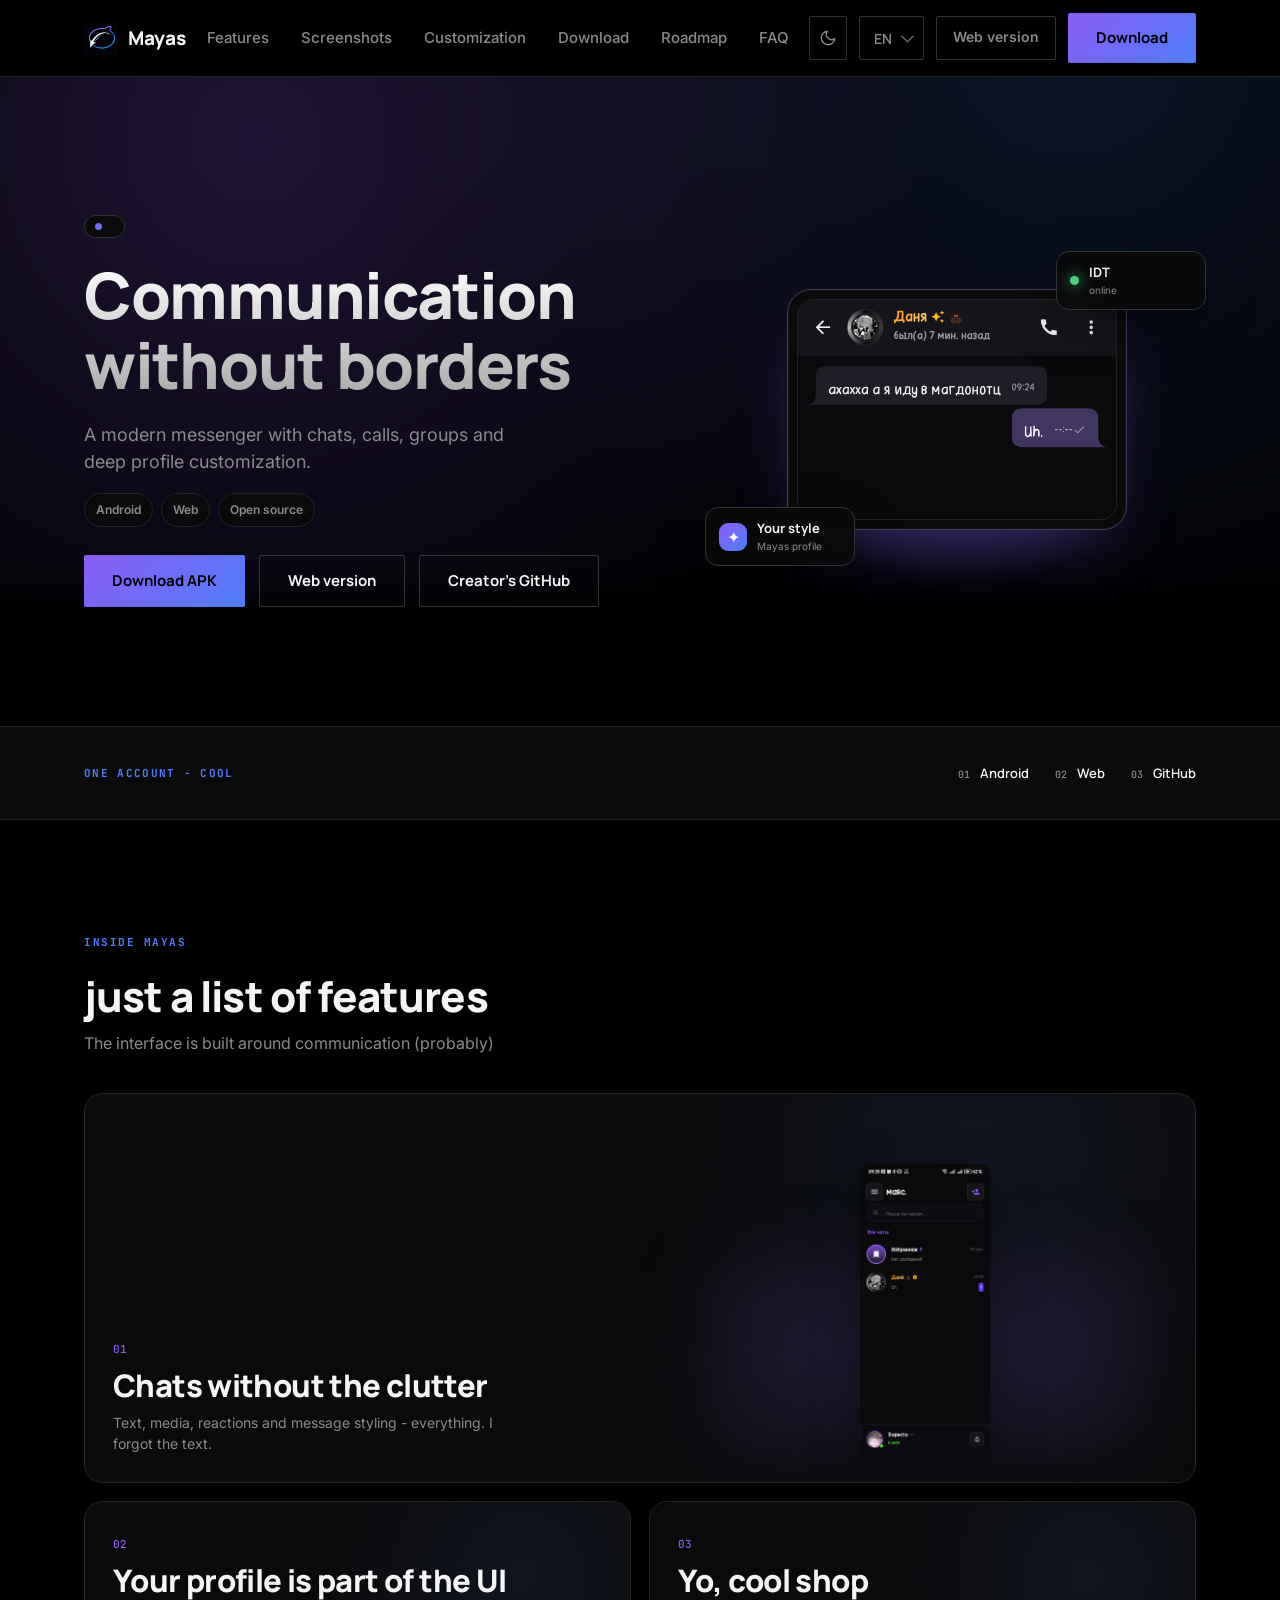
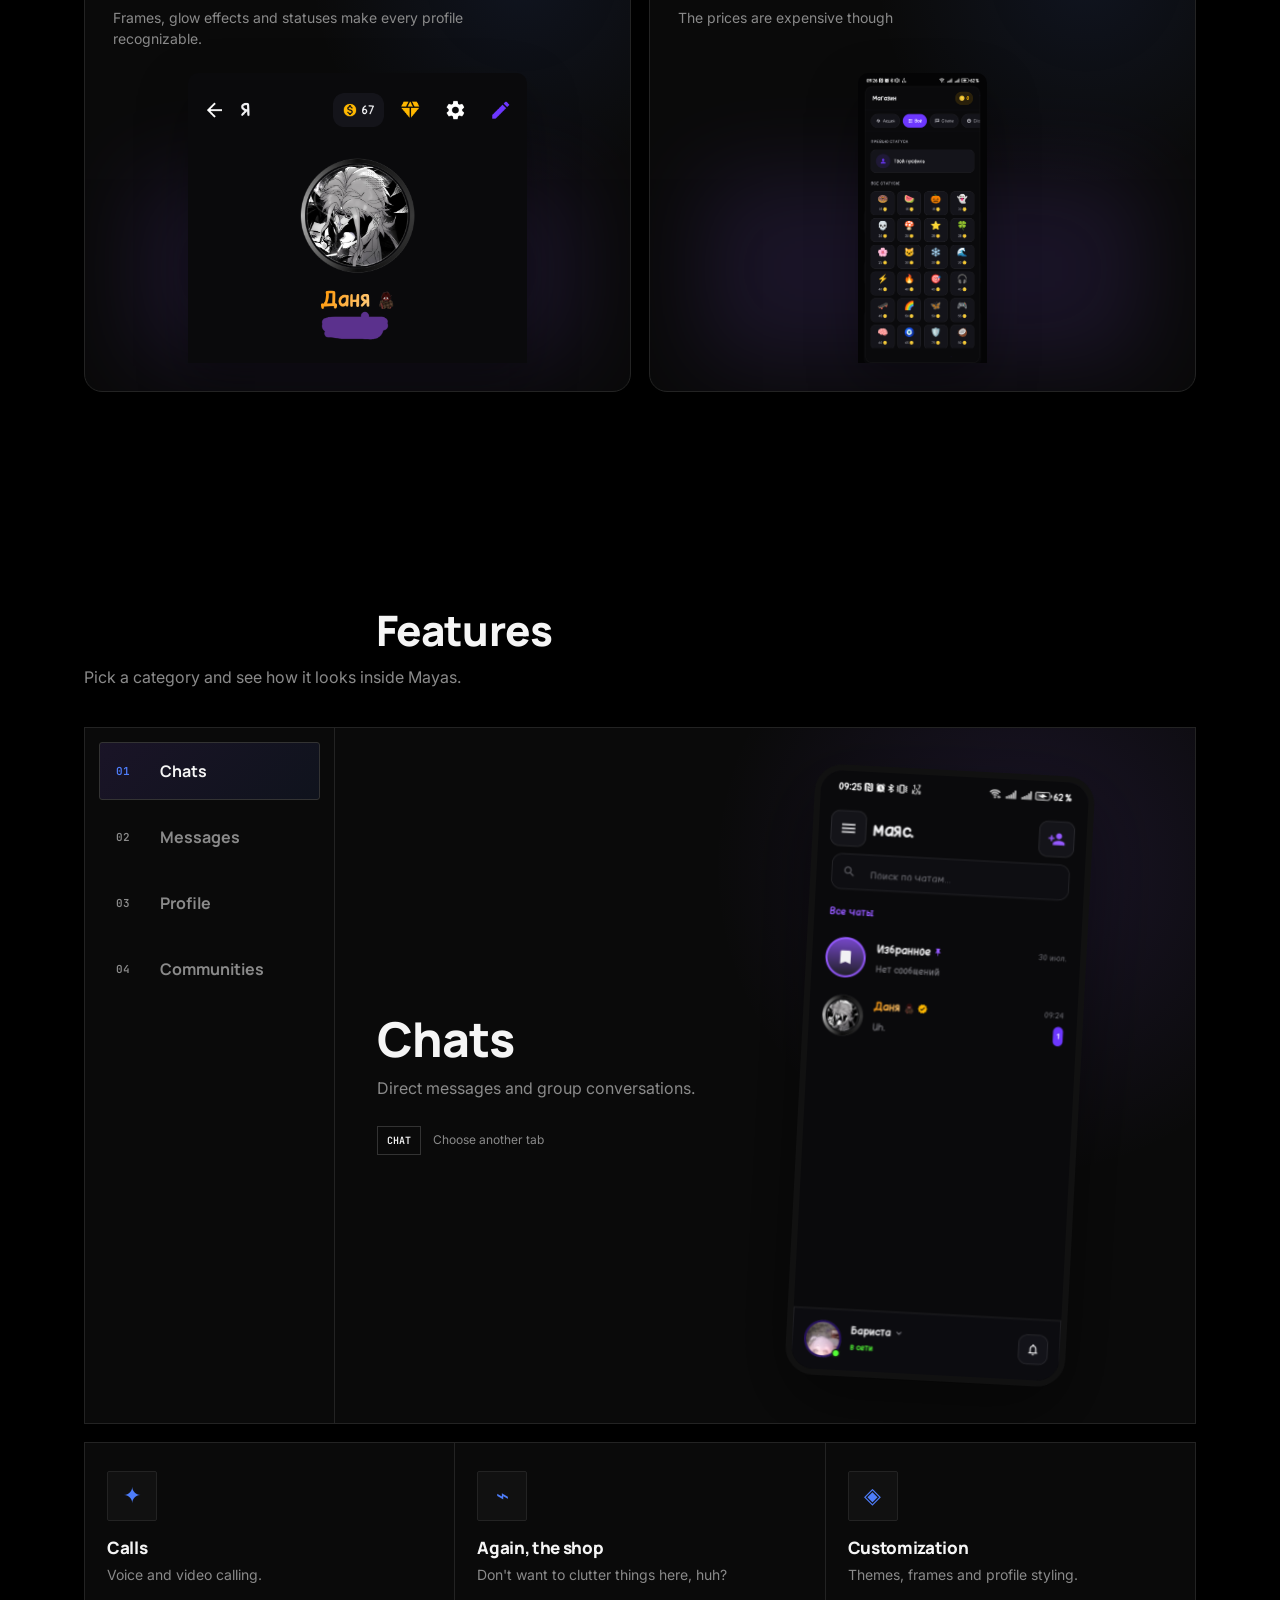
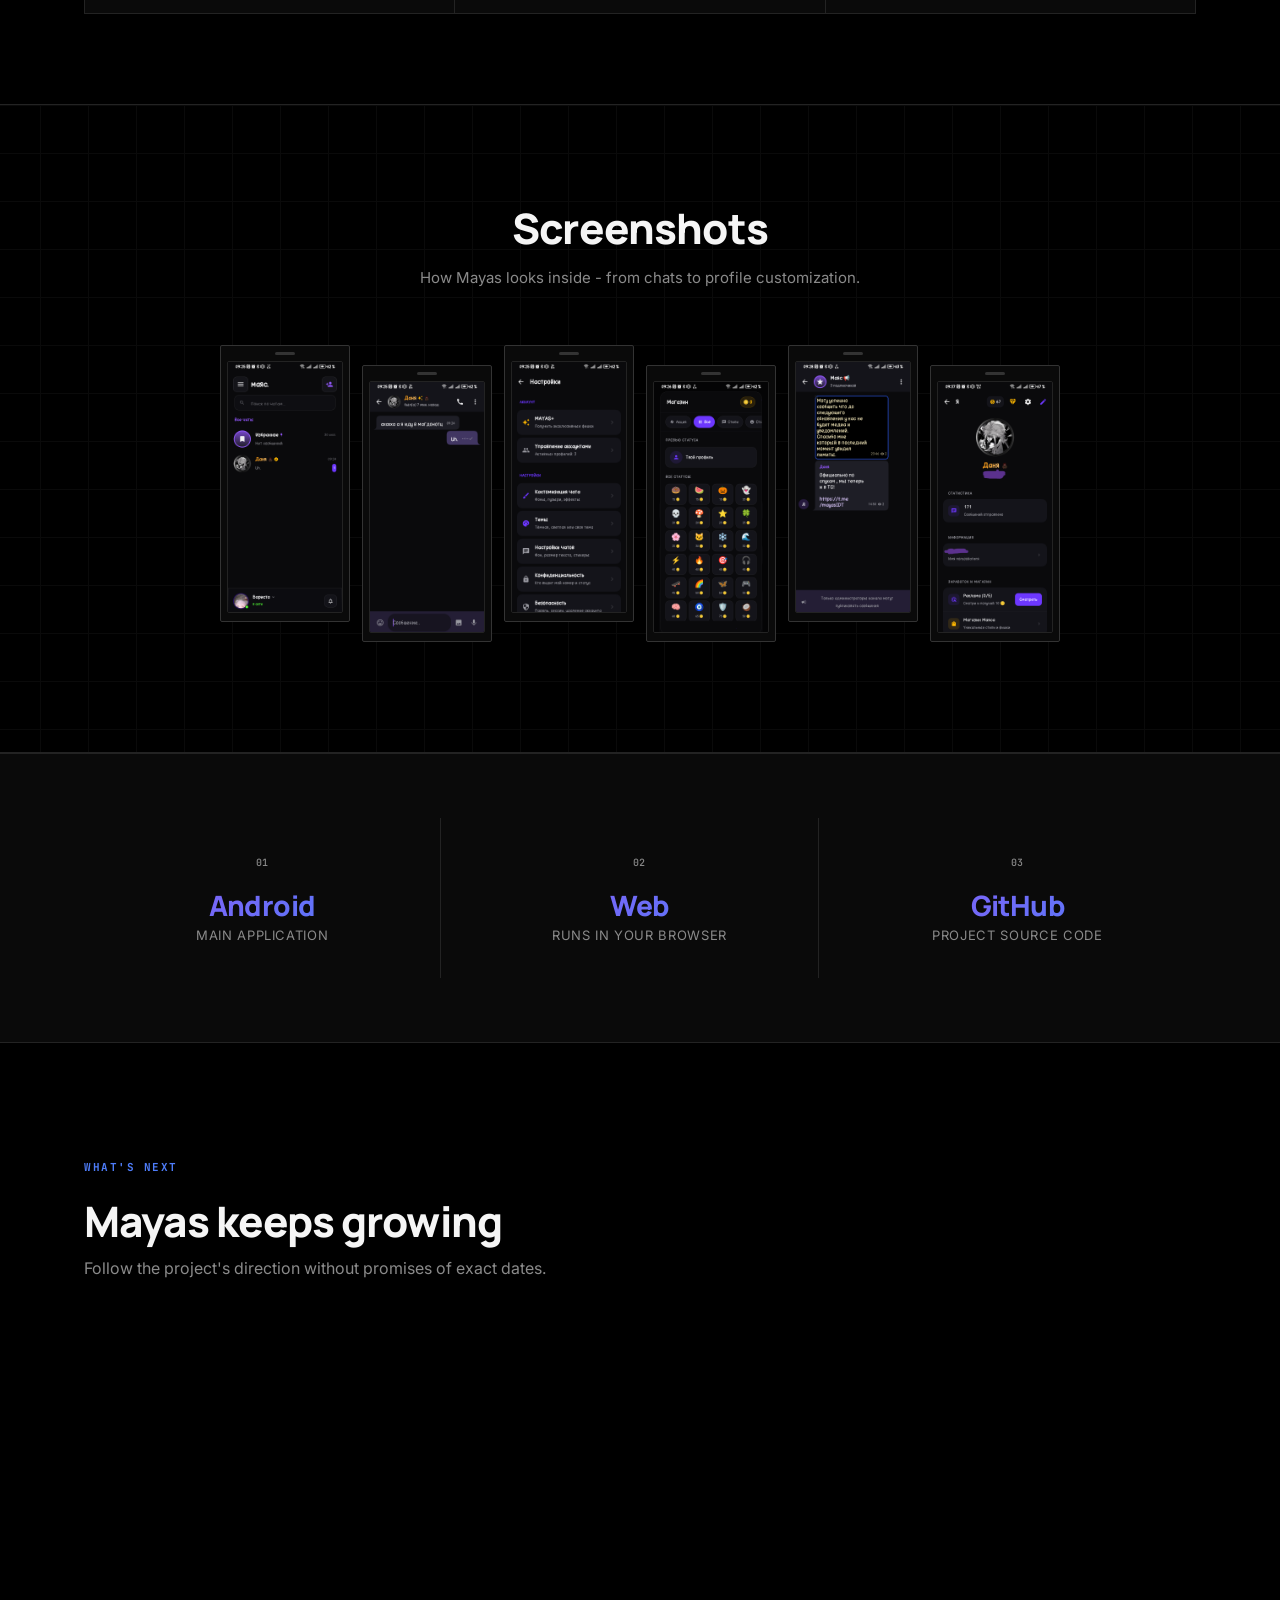
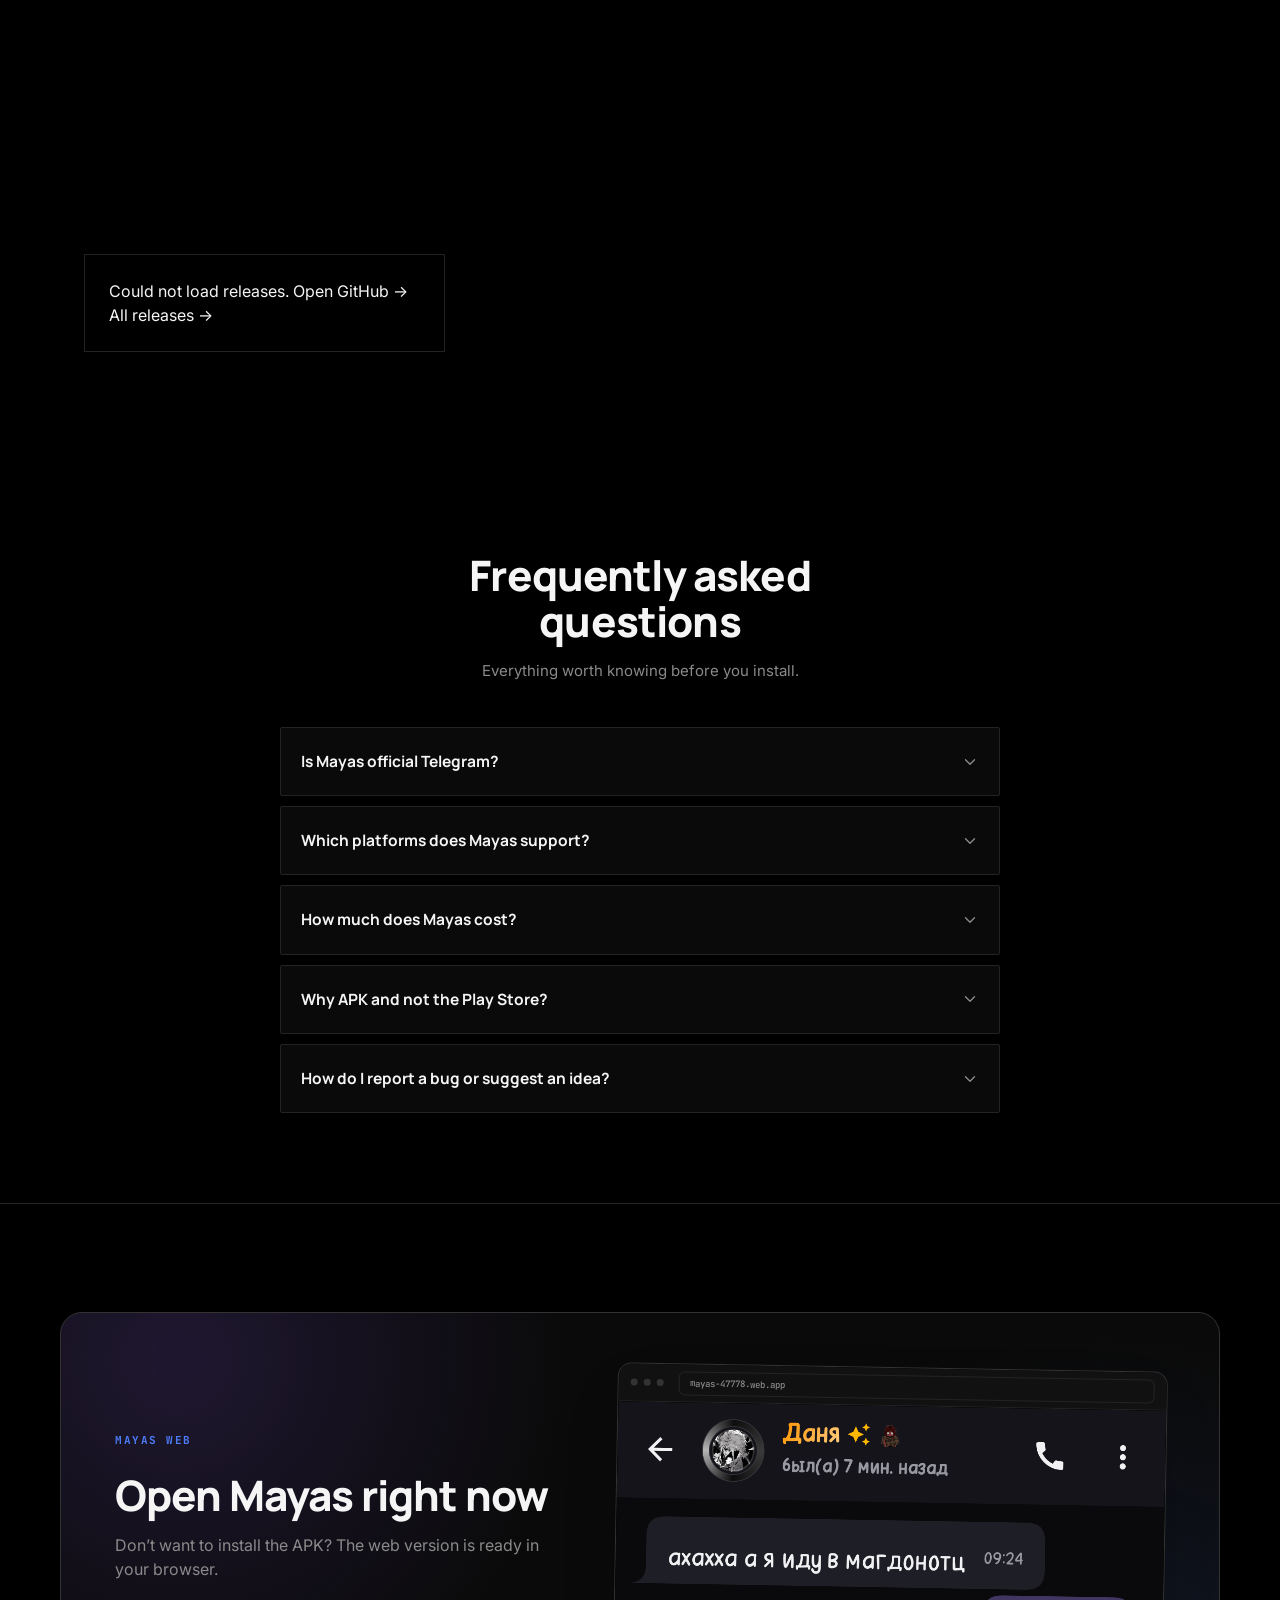
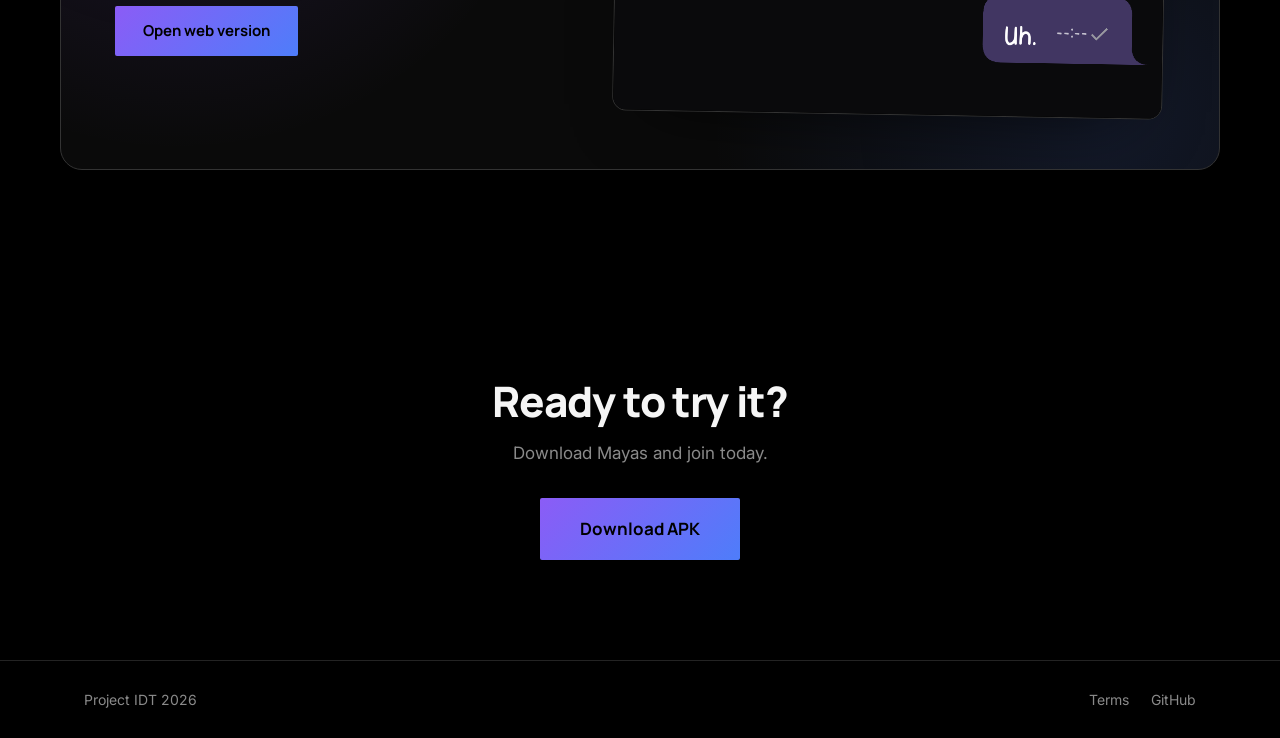
==== commit 65943ae8: "Update index.html" ====
--- a/index.html
+++ b/index.html
@@ -3,6 +3,8 @@
 <html lang="ru">
 <head>
     <meta charset="UTF-8">
+    <meta name="google-site-verification" content="UQ3hJtpeZolY_0ev39SC3MqFQp-1guD1jHJbRdCWzvQ" />
+    <meta name="yandex-verification" content="5643a07ff24f2ec0" />
     <meta name="viewport" content="width=device-width, initial-scale=1.0">
     <title data-i18n="meta_title">Mayas</title>
 
@@ -552,7 +554,7 @@
       feature3_title: "Сообщества",
       feature3_desc: "Создавай группы и каналы.",
       feature4_title: "Сообщества",
-      feature4_desc: "Не пропускай важные события.",
+      feature4_desc: "Это магазин",
       screenshots_title: "Скриншоты",
       screenshots_desc: "Как маяс выглядит изнутри — от чатов до кастомизации профиля.",
       customization_title: "Сделай профиль своим",
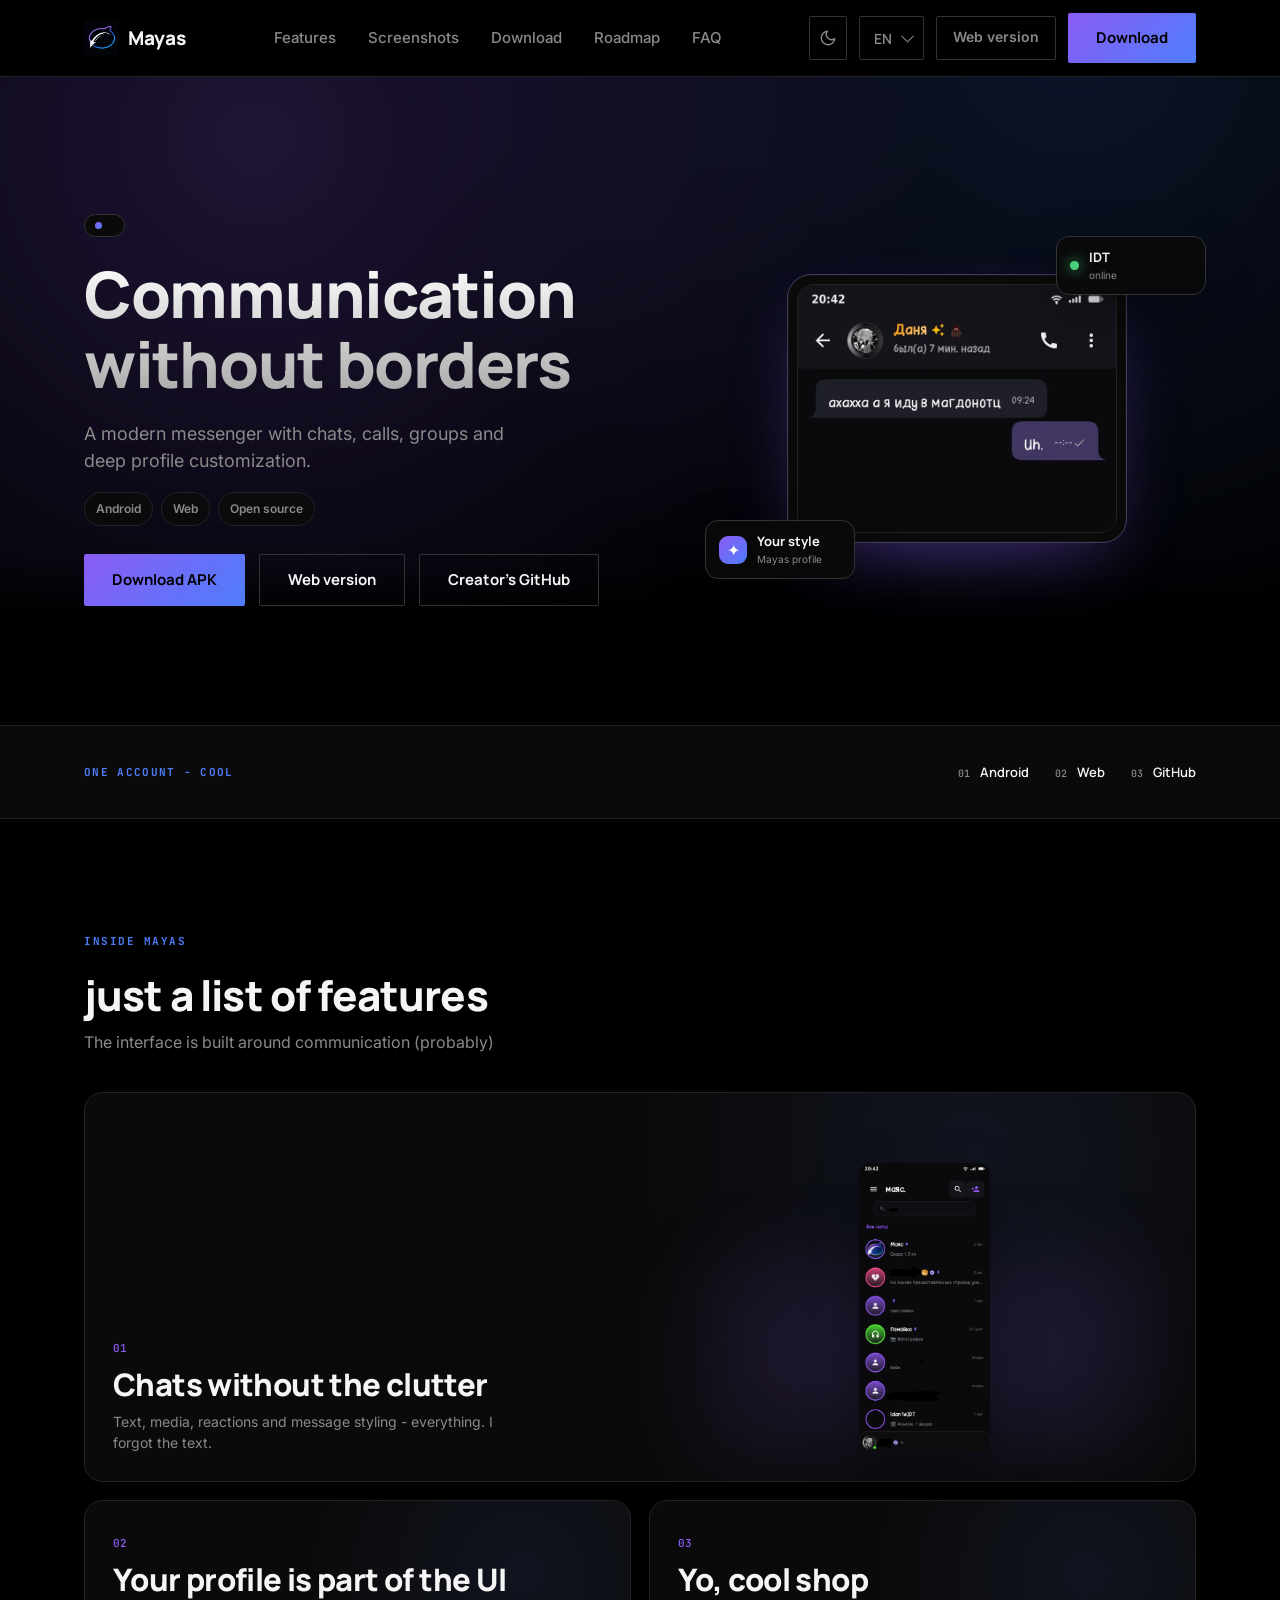
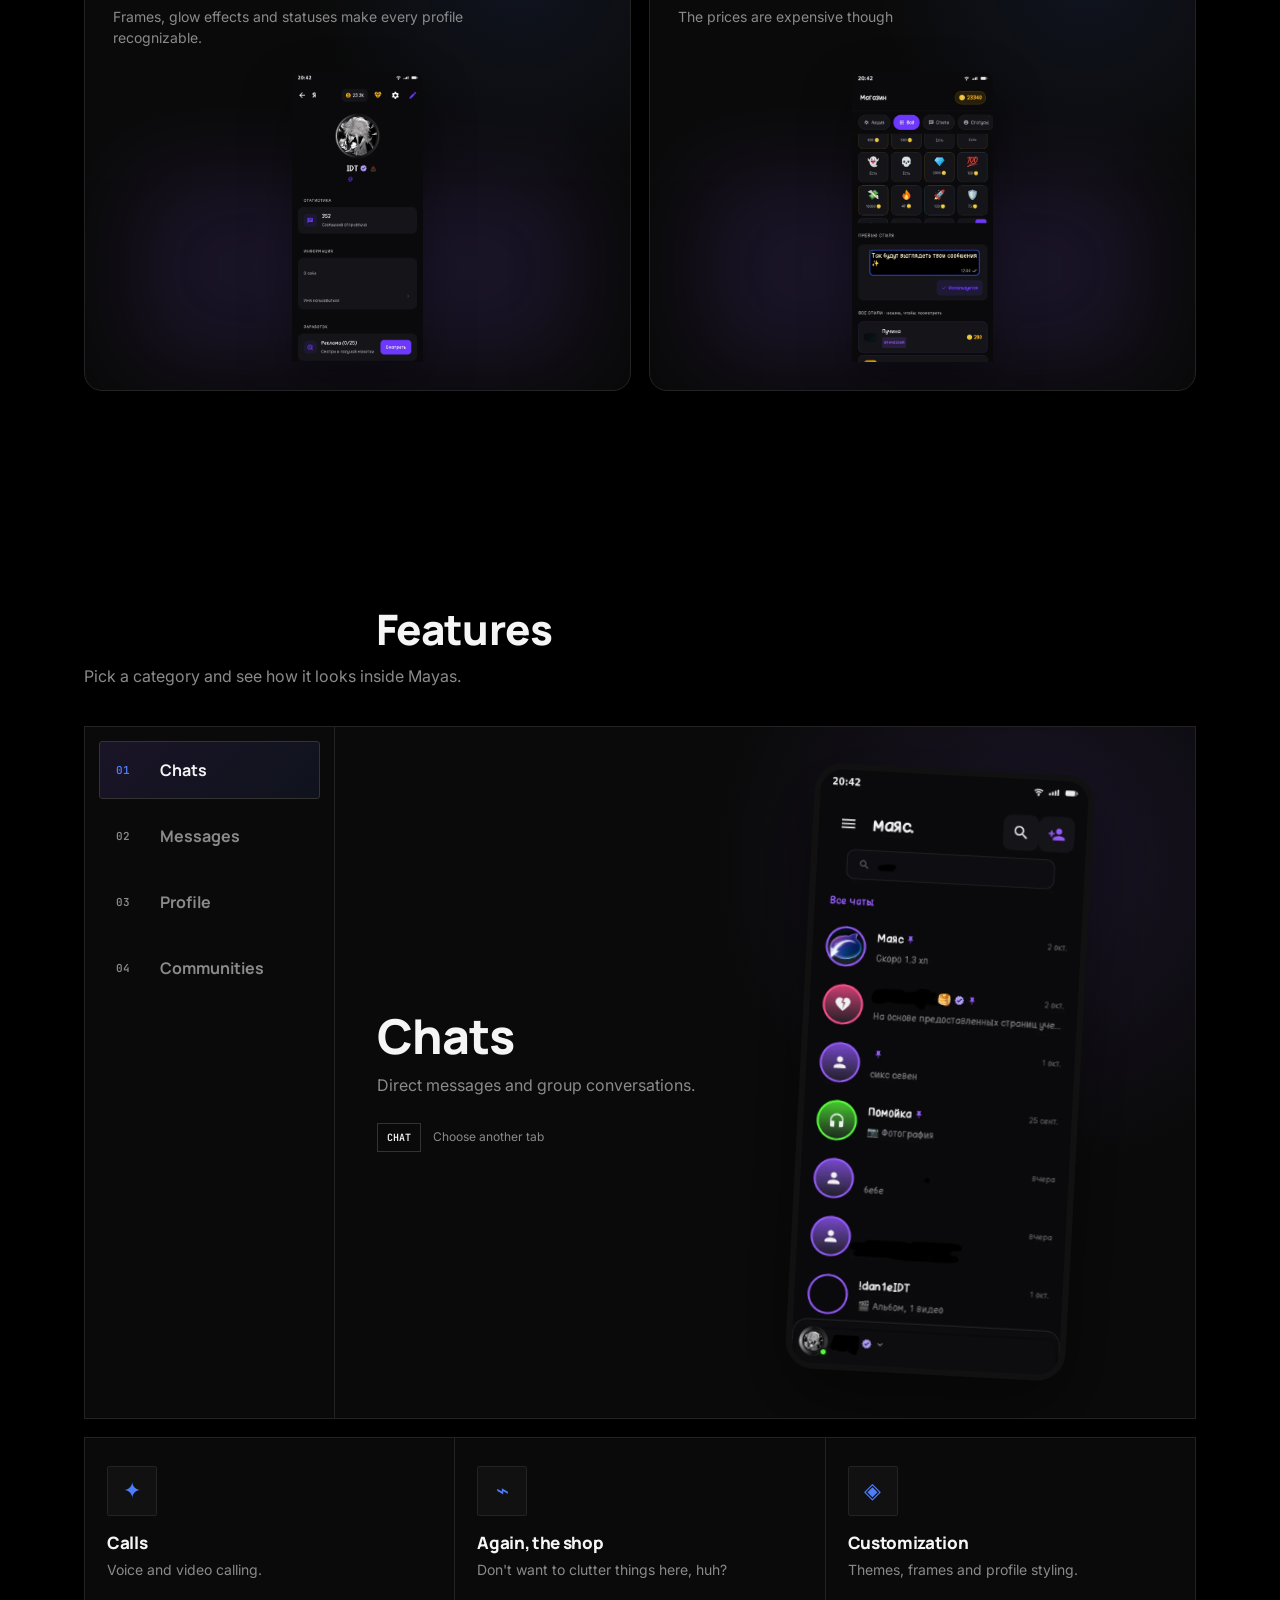
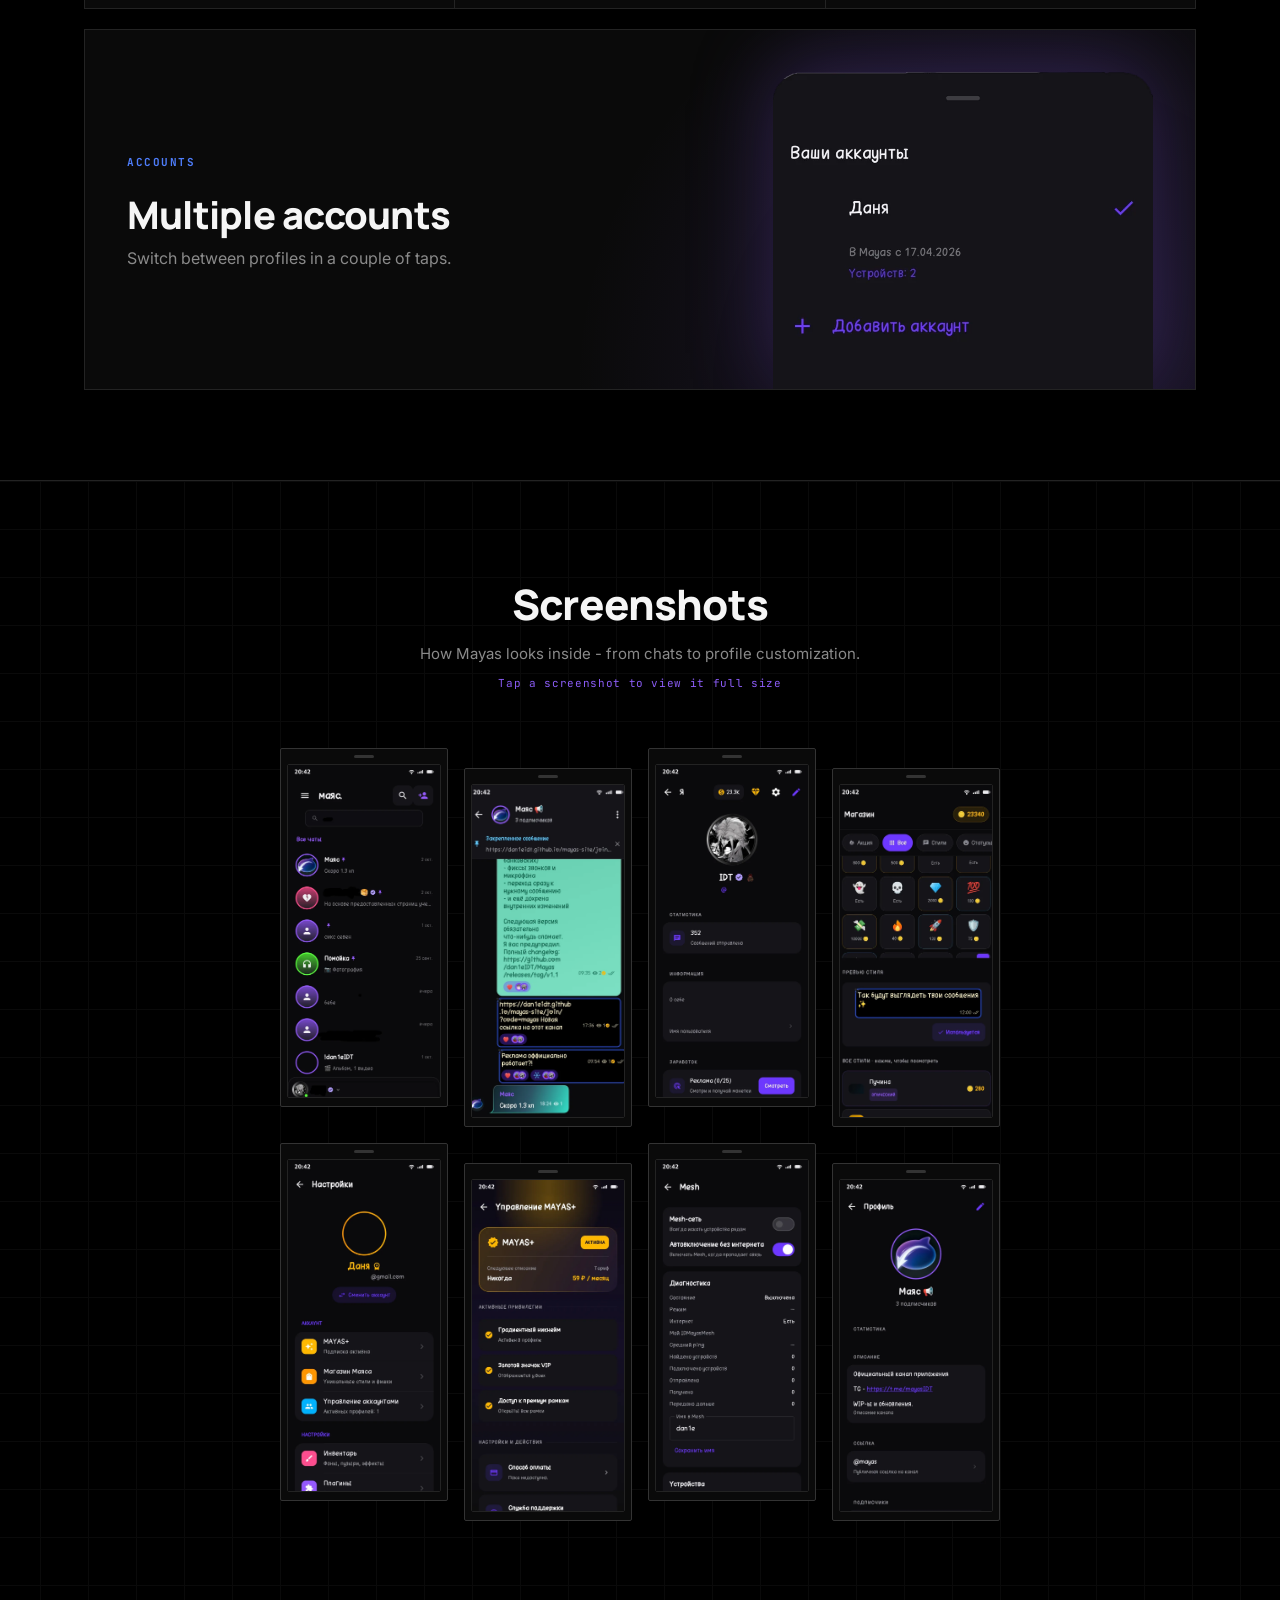
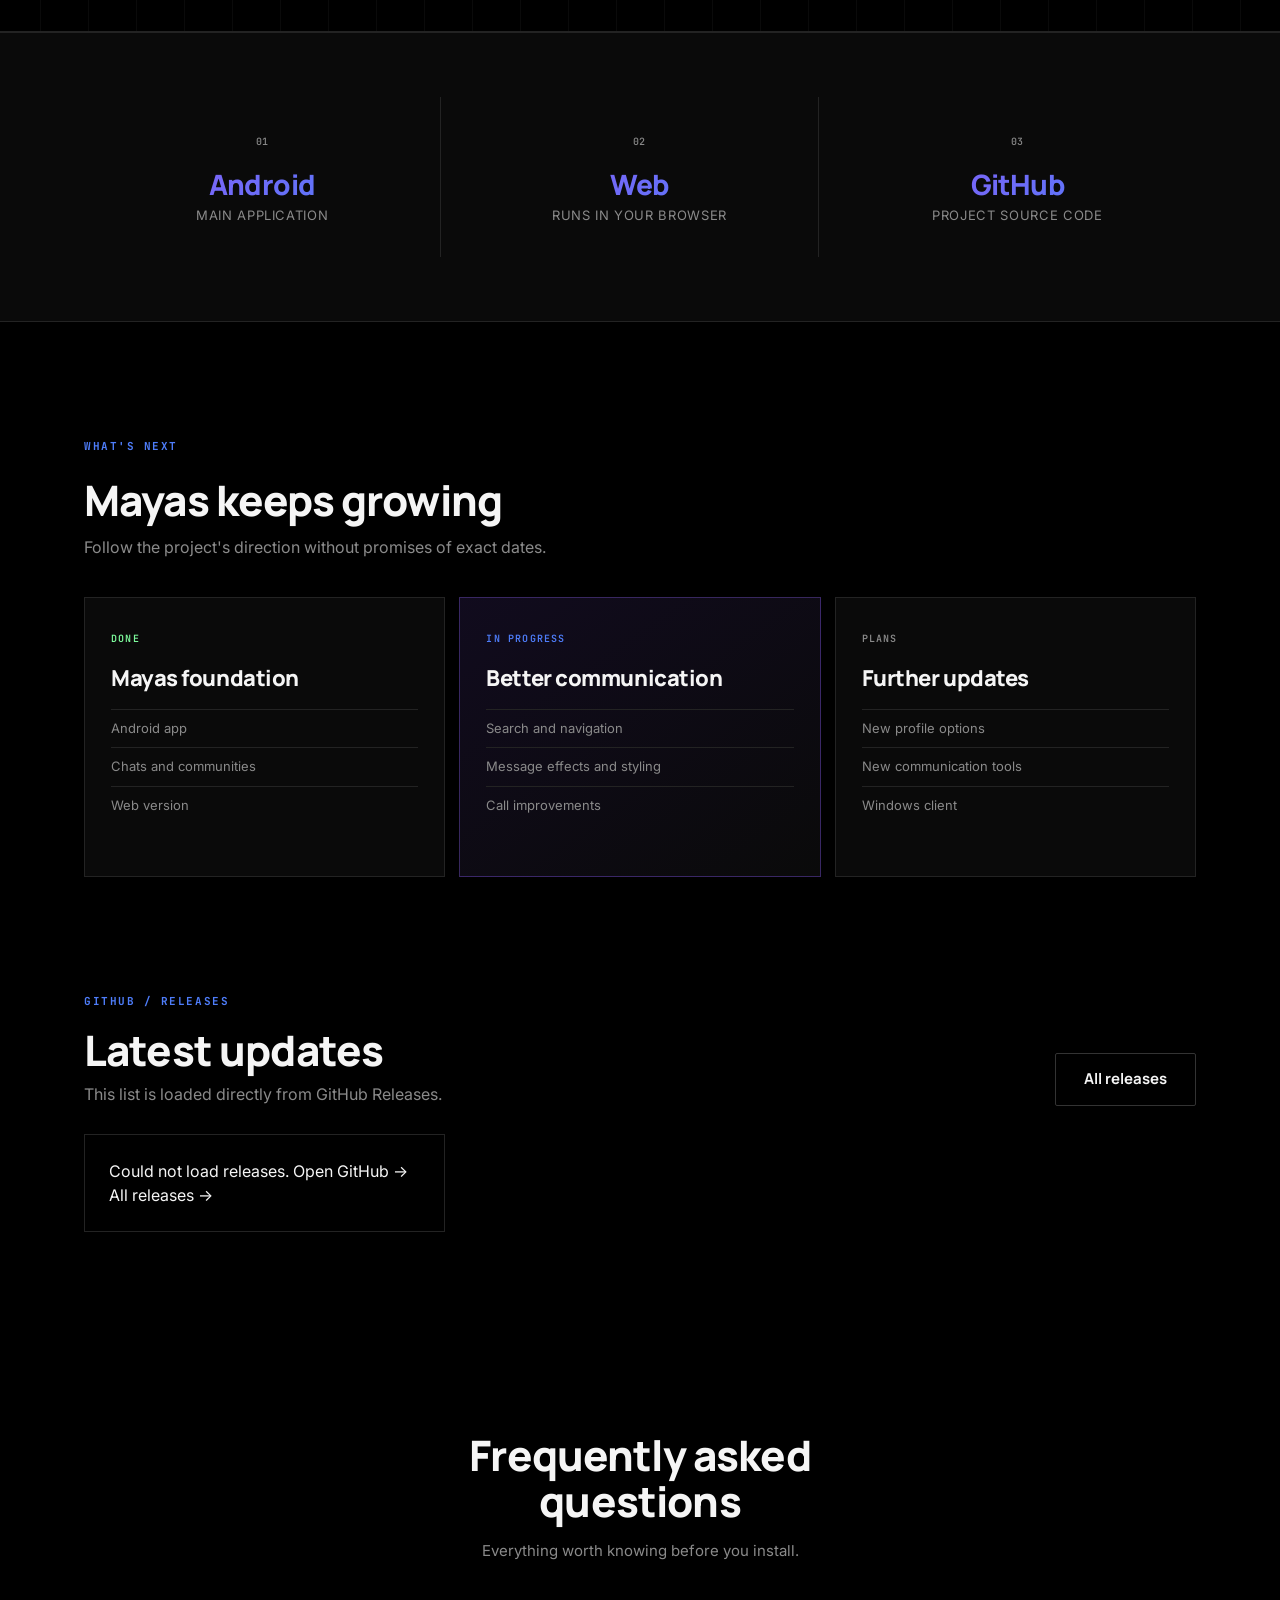
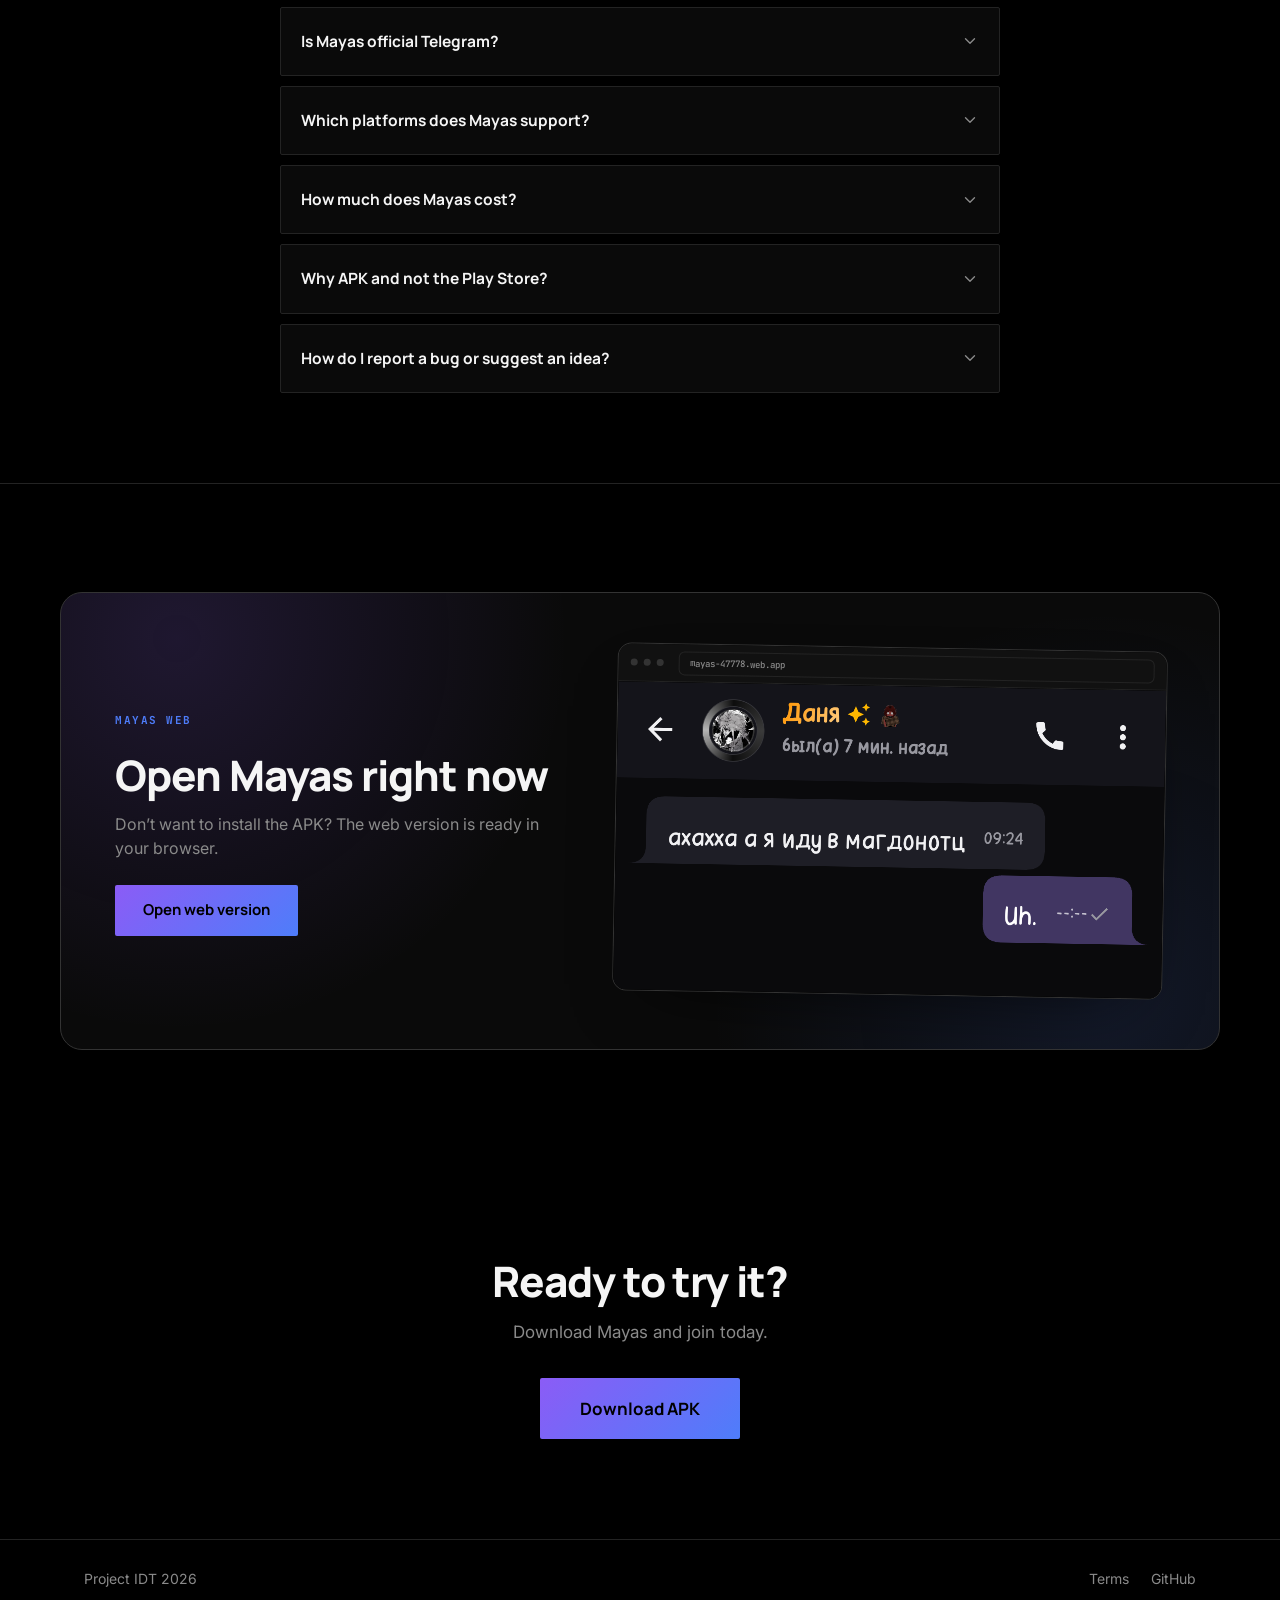
==== commit a9afca50: "v2" ====
--- a/index.html
+++ b/index.html
@@ -42,11 +42,11 @@
         <nav id="siteNav">
             <a href="#features" data-i18n="nav_features">Возможности</a>
             <a href="#screenshots" data-i18n="nav_screenshots">Скриншоты</a>
-            <a href="#customization" data-i18n="nav_customization">Кастомизация</a>
             <a href="#download" data-i18n="nav_download">Скачать</a>
             <a href="#roadmap" data-i18n="nav_roadmap">Roadmap</a>
             <a href="#faq" data-i18n="nav_faq">FAQ</a>
             <a href="https://mayas-47778.web.app/" target="_blank" rel="noopener" class="nav-mobile-web" data-i18n="nav_web">Веб-версия</a>
+            <a href="https://github.com/dan1eIDT/Mayas/releases/latest" class="nav-mobile-download" data-apk data-i18n="download_btn">Скачать APK</a>
         </nav>
 
         <div class="nav-buttons">
@@ -69,7 +69,7 @@
                 Веб-версия
             </a>
 
-            <a href="https://github.com/dan1eIDT/Mayas/releases/latest" class="nav-button" target="_blank" rel="noopener noreferrer" data-i18n="nav_download_btn">
+            <a href="https://github.com/dan1eIDT/Mayas/releases/latest" class="nav-button" data-apk target="_blank" rel="noopener noreferrer" data-i18n="nav_download_btn">
                 Скачать
             </a>
 
@@ -137,7 +137,7 @@
                 </div>
                 <div class="phone">
                     <div class="phone-shot">
-                        <img src="assets/screenshot8.png" alt="Диалог в Mayas">
+                        <img src="assets/hero.webp" alt="Диалог в Mayas">
                     </div>
                 </div>
                 <div class="float-card float-card-bottom">
@@ -178,7 +178,7 @@
                     <h3 data-i18n="showcase1_title">Чаты без лишнего шума</h3>
                     <p data-i18n="showcase1_desc">Текст, медиа, реакции и оформление сообщений - всё. я текст забыл</p>
                 </div>
-                <div class="showcase-image"><img src="assets/screenshot1.png" alt="Mayas — чат" loading="lazy"></div>
+                <div class="showcase-image"><img src="assets/screenshot1.webp" alt="Mayas — список чатов" loading="lazy"></div>
             </article>
 
             <article class="showcase-card reveal">
@@ -187,7 +187,7 @@
                     <h3 data-i18n="showcase2_title">Профиль — часть интерфейса</h3>
                     <p data-i18n="showcase2_desc">Рамки, свечение и статусы позволяют сделать страницу пользователя узнаваемой.</p>
                 </div>
-                <div class="showcase-image"><img src="assets/screenshot7.png" alt="Mayas — профиль" loading="lazy"></div>
+                <div class="showcase-image"><img src="assets/screenshot7.webp" alt="Mayas — профиль" loading="lazy"></div>
             </article>
 
             <article class="showcase-card reveal">
@@ -196,7 +196,7 @@
                     <h3 data-i18n="showcase3_title">Йоу крутой магазин</h3>
                     <p data-i18n="showcase3_desc">Цены дорогие правда</p>
                 </div>
-                <div class="showcase-image"><img src="assets/screenshot4.png" alt="Mayas — сообщества" loading="lazy"></div>
+                <div class="showcase-image"><img src="assets/screenshot4.webp" alt="Mayas — магазин" loading="lazy"></div>
             </article>
         </div>
     </div>
@@ -222,7 +222,7 @@
                     <p id="featurePreviewDesc">Личные сообщения и групповые беседы.</p>
                     <div class="feature-preview-meta"><span id="featurePreviewTag">CHAT</span><span data-i18n="feature_switch_hint">Выбери другую вкладку</span></div>
                 </div>
-                <div class="feature-preview-device"><img id="featurePreviewImage" src="assets/screenshot1.png" alt="Mayas — чаты" loading="lazy"></div>
+                <div class="feature-preview-device"><img id="featurePreviewImage" src="assets/screenshot1.webp" alt="Mayas — чаты" loading="lazy"></div>
             </div>
         </div>
 
@@ -231,6 +231,17 @@
             <div class="card reveal"><div class="icon"><span>⌁</span></div><h3 data-i18n="feature6_title">Снова магазин</h3><p data-i18n="feature6_desc">Не хочешь тут кучить чет , м?</p></div>
             <div class="card reveal"><div class="icon"><span>◈</span></div><h3 data-i18n="feature7_title">Кастомизация</h3><p data-i18n="feature7_desc">Темы, рамки и оформление профиля.</p></div>
         </div>
+
+        <div class="accounts-card reveal">
+            <div class="accounts-copy">
+                <span class="section-kicker" data-i18n="accounts_kicker">АККАУНТЫ</span>
+                <h3 data-i18n="accounts_title">Несколько аккаунтов</h3>
+                <p data-i18n="accounts_desc">Переключайся между профилями в пару касаний.</p>
+            </div>
+            <div class="accounts-visual">
+                <img src="assets/accounts-sheet.webp" alt="Mayas — переключение аккаунтов" loading="lazy">
+            </div>
+        </div>
     </div>
 </section>
 
@@ -241,55 +252,72 @@
         <div class="screenshots-head">
             <h2 data-i18n="screenshots_title">Скриншоты</h2>
             <p data-i18n="screenshots_desc">Как маяс выглядит изнутри — от чатов до кастомизации профиля.</p>
+            <p class="screenshots-hint" data-i18n="screenshots_hint">Нажми на скриншот, чтобы посмотреть крупно</p>
         </div>
 
         <div class="screenshots-grid">
 
-            <div class="shot reveal">
+            <div class="shot reveal" data-cap="shot_cap_1">
                 <span class="shot-index">01</span>
                 <div class="shot-notch"></div>
                 <div class="shot-inner">
-                    <img src="assets/screenshot1.png" alt="Mayas — скриншот 1" loading="lazy">
-                </div>
-            </div>
-
-            <div class="shot reveal">
+                    <img src="assets/screenshot1.webp" alt="Mayas — список чатов" loading="lazy">
+                </div>
+            </div>
+
+            <div class="shot reveal" data-cap="shot_cap_2">
                 <span class="shot-index">02</span>
                 <div class="shot-notch"></div>
                 <div class="shot-inner">
-                    <img src="assets/screenshot2.png" alt="Mayas — скриншот 2" loading="lazy">
-                </div>
-            </div>
-
-            <div class="shot reveal">
+                    <img src="assets/screenshot5.webp" alt="Mayas — канал" loading="lazy">
+                </div>
+            </div>
+
+            <div class="shot reveal" data-cap="shot_cap_3">
                 <span class="shot-index">03</span>
                 <div class="shot-notch"></div>
                 <div class="shot-inner">
-                    <img src="assets/screenshot3.png" alt="Mayas — скриншот 3" loading="lazy">
-                </div>
-            </div>
-
-            <div class="shot reveal">
+                    <img src="assets/screenshot7.webp" alt="Mayas — профиль" loading="lazy">
+                </div>
+            </div>
+
+            <div class="shot reveal" data-cap="shot_cap_4">
                 <span class="shot-index">04</span>
                 <div class="shot-notch"></div>
                 <div class="shot-inner">
-                    <img src="assets/screenshot4.png" alt="Mayas — скриншот 4" loading="lazy">
-                </div>
-            </div>
-
-            <div class="shot reveal">
+                    <img src="assets/screenshot4.webp" alt="Mayas — магазин" loading="lazy">
+                </div>
+            </div>
+
+            <div class="shot reveal" data-cap="shot_cap_5">
                 <span class="shot-index">05</span>
                 <div class="shot-notch"></div>
                 <div class="shot-inner">
-                    <img src="assets/screenshot5.png" alt="Mayas — скриншот 5" loading="lazy">
-                </div>
-            </div>
-
-            <div class="shot reveal">
+                    <img src="assets/screenshot2.webp" alt="Mayas — настройки" loading="lazy">
+                </div>
+            </div>
+
+            <div class="shot reveal" data-cap="shot_cap_6">
                 <span class="shot-index">06</span>
                 <div class="shot-notch"></div>
                 <div class="shot-inner">
-                    <img src="assets/screenshot6.png" alt="Mayas — скриншот 6" loading="lazy">
+                    <img src="assets/screenshot3.webp" alt="Mayas — подписка MAYAS+" loading="lazy">
+                </div>
+            </div>
+
+            <div class="shot reveal" data-cap="shot_cap_7">
+                <span class="shot-index">07</span>
+                <div class="shot-notch"></div>
+                <div class="shot-inner">
+                    <img src="assets/screenshot6.webp" alt="Mayas — Mesh-сеть" loading="lazy">
+                </div>
+            </div>
+
+            <div class="shot reveal" data-cap="shot_cap_8">
+                <span class="shot-index">08</span>
+                <div class="shot-notch"></div>
+                <div class="shot-inner">
+                    <img src="assets/screenshot9.webp" alt="Mayas — профиль канала" loading="lazy">
                 </div>
             </div>
 
@@ -411,9 +439,11 @@
             Скачай Mayas и присоединяйся уже сегодня.
         </p>
 
-        <a href="https://github.com/dan1eIDT/Mayas/releases/latest" class="btn-primary big" data-i18n="download_btn">
+        <a href="https://github.com/dan1eIDT/Mayas/releases/latest" class="btn-primary big" data-apk data-i18n="download_btn">
             Скачать APK
         </a>
+
+        <p class="apk-meta" data-apk-meta hidden></p>
 
     </div>
 
@@ -434,6 +464,11 @@
 
 </footer>
 
+<div class="mobile-cta" id="mobileCta">
+    <a href="https://github.com/dan1eIDT/Mayas/releases/latest" class="btn-primary" data-apk data-i18n="download_btn">Скачать APK</a>
+</div>
+
+<script src="assets/apk.js"></script>
 <script>
   const io = new IntersectionObserver((entries) => {
     entries.forEach(entry => {
@@ -453,11 +488,19 @@
   function closeMobileNav() {
     siteNav.classList.remove('open');
     menuToggle.setAttribute('aria-expanded', 'false');
+    document.documentElement.classList.remove('nav-open');
   }
 
   menuToggle.addEventListener('click', () => {
     const isOpen = siteNav.classList.toggle('open');
     menuToggle.setAttribute('aria-expanded', isOpen ? 'true' : 'false');
+    document.documentElement.classList.toggle('nav-open', isOpen);
+  });
+
+  document.addEventListener('click', (e) => {
+    if (!siteNav.classList.contains('open')) return;
+    if (siteNav.contains(e.target) || menuToggle.contains(e.target)) return;
+    closeMobileNav();
   });
 
   siteNav.querySelectorAll('a').forEach(link => {
@@ -474,16 +517,35 @@
 
   // Subtle header state while scrolling
   const navbar = document.querySelector('.navbar');
-  const updateNavbar = () => navbar.classList.toggle('scrolled', window.scrollY > 12);
+  let navCompact = false;
+  const updateNavbar = () => {
+    const y = window.scrollY;
+    if (!navCompact && y > 48) navCompact = true;
+    else if (navCompact && y < 12) navCompact = false;
+    navbar.classList.toggle('scrolled', navCompact);
+  };
   updateNavbar();
   window.addEventListener('scroll', updateNavbar, { passive: true });
 
+  const mobileCta = document.getElementById('mobileCta');
+  if (mobileCta && 'IntersectionObserver' in window) {
+    const hidden = new Set();
+    const watch = [document.querySelector('.hero-buttons'), document.getElementById('download'), document.querySelector('footer')].filter(Boolean);
+    const ctaIo = new IntersectionObserver((entries) => {
+      entries.forEach((en) => {
+        if (en.isIntersecting) hidden.add(en.target); else hidden.delete(en.target);
+      });
+      mobileCta.classList.toggle('show', hidden.size === 0);
+    }, { threshold: 0.05 });
+    watch.forEach((el) => ctaIo.observe(el));
+  }
+
 
   const featureData = {
-    chat: { titleKey: 'feature1_title', descKey: 'feature1_desc', tag: 'CHAT', image: 'assets/screenshot1.png', alt: 'Mayas — чаты' },
-    messages: { titleKey: 'feature5_title', descKey: 'feature5_desc', tag: 'MESSAGES', image: 'assets/screenshot5.png', alt: 'Mayas — сообщения' },
-    profile: { titleKey: 'feature_profile_title', descKey: 'feature_profile_desc', tag: 'PROFILE', image: 'assets/screenshot7.png', alt: 'Mayas — профиль' },
-    community: { titleKey: 'feature4_title', descKey: 'feature4_desc', tag: 'COMMUNITY', image: 'assets/screenshot4.png', alt: 'Mayas — сообщества' }
+    chat: { titleKey: 'feature1_title', descKey: 'feature1_desc', tag: 'CHAT', image: 'assets/screenshot1.webp', alt: 'Mayas — чаты' },
+    messages: { titleKey: 'feature5_title', descKey: 'feature5_desc', tag: 'MESSAGES', image: 'assets/screenshot5.webp', alt: 'Mayas — сообщения' },
+    profile: { titleKey: 'feature_profile_title', descKey: 'feature_profile_desc', tag: 'PROFILE', image: 'assets/screenshot7.webp', alt: 'Mayas — профиль' },
+    community: { titleKey: 'feature4_title', descKey: 'feature4_desc', tag: 'COMMUNITY', image: 'assets/screenshot4.webp', alt: 'Mayas — сообщества' }
   };
 
   function getTranslation(lang, key, fallback = '') {
@@ -569,12 +631,27 @@
       nav_faq: "FAQ",
       faq_title: "Частые вопросы",
       faq_desc: "Всё, что стоит знать перед установкой.",
+      accounts_kicker: "АККАУНТЫ",
+      accounts_title: "Несколько аккаунтов",
+      accounts_desc: "Переключайся между профилями в пару касаний.",
+      screenshots_hint: "Нажми на скриншот, чтобы посмотреть крупно",
+      lb_close: "Закрыть",
+      lb_prev: "Назад",
+      lb_next: "Вперёд",
+      shot_cap_1: "Список чатов",
+      shot_cap_2: "Канал",
+      shot_cap_3: "Профиль",
+      shot_cap_4: "Магазин",
+      shot_cap_5: "Настройки",
+      shot_cap_6: "Подписка MAYAS+",
+      shot_cap_7: "Mesh-сеть",
+      shot_cap_8: "Профиль канала",
       faq_q1: "Mayas — это официальный Telegram?",
       faq_a1: "Нет. Mayas — самостоятельный независимый проект, разрабатываемый с нуля. Он не связан с Telegram, WhatsApp или другими мессенджерами.",
       faq_q2: "На каких платформах доступен Mayas?",
       faq_a2: "Android — через APK из GitHub Releases, а также веб-версия, которая открывается прямо в браузере без установки.",
       faq_q3: "Сколько стоит Mayas?",
-      faq_a3: "Приложение полностью бесплатно. Исходный код открыт и доступен на GitHub.",
+      faq_a3: "Приложение бесплатно, исходный код открыт и доступен на GitHub. Подписка MAYAS+ пока в разработке (WIP).",
       faq_q4: "Почему APK, а не Google Play?",
       faq_a4: "Mayas — молодой независимый проект, публикация в Google Play пока не выполнена. APK устанавливается напрямую и обновляется через GitHub Releases.",
       faq_q5: "Как сообщить об ошибке или предложить идею?",
@@ -634,7 +711,7 @@
       feature3_title: "Communities",
       feature3_desc: "Create groups and channels.",
       feature4_title: "Communities",
-      feature4_desc: "Never miss what matters.",
+      feature4_desc: "This is the shop.",
       screenshots_title: "Screenshots",
       screenshots_desc: "How Mayas looks inside - from chats to profile customization.",
       customization_title: "Make your profile yours",
@@ -649,12 +726,27 @@
       nav_faq: "FAQ",
       faq_title: "Frequently asked questions",
       faq_desc: "Everything worth knowing before you install.",
+      accounts_kicker: "ACCOUNTS",
+      accounts_title: "Multiple accounts",
+      accounts_desc: "Switch between profiles in a couple of taps.",
+      screenshots_hint: "Tap a screenshot to view it full size",
+      lb_close: "Close",
+      lb_prev: "Previous",
+      lb_next: "Next",
+      shot_cap_1: "Chat list",
+      shot_cap_2: "Channel",
+      shot_cap_3: "Profile",
+      shot_cap_4: "Shop",
+      shot_cap_5: "Settings",
+      shot_cap_6: "MAYAS+ subscription",
+      shot_cap_7: "Mesh network",
+      shot_cap_8: "Channel profile",
       faq_q1: "Is Mayas official Telegram?",
       faq_a1: "No. Mayas is an independent project built from scratch. It's not affiliated with Telegram, WhatsApp, or any other messenger.",
       faq_q2: "Which platforms does Mayas support?",
       faq_a2: "Android via the APK from GitHub Releases, plus a web version that opens straight in your browser, no install needed.",
       faq_q3: "How much does Mayas cost?",
-      faq_a3: "It's completely free. The source code is open and available on GitHub.",
+      faq_a3: "The app is free and the source code is open on GitHub. The MAYAS+ subscription is still a work in progress (WIP).",
       faq_q4: "Why APK and not the Play Store?",
       faq_a4: "Mayas is a young independent project and isn't published on Google Play yet. The APK installs directly and updates via GitHub Releases.",
       faq_q5: "How do I report a bug or suggest an idea?",
@@ -709,7 +801,7 @@
       feature3_title: "Comunidades",
       feature3_desc: "Crea grupos y canales.",
       feature4_title: "Comunidades",
-      feature4_desc: "No te pierdas lo importante.",
+      feature4_desc: "Esto es la tienda.",
       screenshots_title: "Capturas",
       screenshots_desc: "Cómo se ve Mayas por dentro - de los chats a la personalización del perfil.",
       customization_title: "Haz tuyo tu perfil",
@@ -724,12 +816,27 @@
       nav_faq: "FAQ",
       faq_title: "Preguntas frecuentes",
       faq_desc: "Todo lo que conviene saber antes de instalar.",
+      accounts_kicker: "CUENTAS",
+      accounts_title: "Varias cuentas",
+      accounts_desc: "Cambia entre perfiles en un par de toques.",
+      screenshots_hint: "Pulsa una captura para verla en grande",
+      lb_close: "Cerrar",
+      lb_prev: "Anterior",
+      lb_next: "Siguiente",
+      shot_cap_1: "Lista de chats",
+      shot_cap_2: "Canal",
+      shot_cap_3: "Perfil",
+      shot_cap_4: "Tienda",
+      shot_cap_5: "Ajustes",
+      shot_cap_6: "Suscripción MAYAS+",
+      shot_cap_7: "Red Mesh",
+      shot_cap_8: "Perfil del canal",
       faq_q1: "¿Mayas es el Telegram oficial?",
       faq_a1: "No. Mayas es un proyecto independiente creado desde cero. No está afiliado a Telegram, WhatsApp ni a ningún otro mensajero.",
       faq_q2: "¿Qué plataformas admite Mayas?",
       faq_a2: "Android mediante el APK de GitHub Releases, además de una versión web que se abre directamente en el navegador, sin instalación.",
       faq_q3: "¿Cuánto cuesta Mayas?",
-      faq_a3: "Es completamente gratuito. El código fuente es abierto y está disponible en GitHub.",
+      faq_a3: "La app es gratuita y el código fuente es abierto, disponible en GitHub. La suscripción MAYAS+ sigue en desarrollo (WIP).",
       faq_q4: "¿Por qué APK y no la Play Store?",
       faq_a4: "Mayas es un proyecto independiente joven y aún no está publicado en Google Play. El APK se instala directamente y se actualiza mediante GitHub Releases.",
       faq_q5: "¿Cómo reporto un error o sugiero una idea?",
@@ -784,7 +891,7 @@
       feature3_title: "Communities",
       feature3_desc: "Erstelle Gruppen und Kanäle.",
       feature4_title: "Communities",
-      feature4_desc: "Verpasse nichts Wichtiges.",
+      feature4_desc: "Das ist der Shop.",
       screenshots_title: "Screenshots",
       screenshots_desc: "So sieht Mayas von innen aus - von Chats bis zur Profilanpassung.",
       customization_title: "Gestalte dein Profil",
@@ -799,12 +906,27 @@
       nav_faq: "FAQ",
       faq_title: "Häufig gestellte Fragen",
       faq_desc: "Alles Wichtige vor der Installation.",
+      accounts_kicker: "KONTEN",
+      accounts_title: "Mehrere Konten",
+      accounts_desc: "Wechsle mit zwei Tipps zwischen Profilen.",
+      screenshots_hint: "Tippe auf einen Screenshot, um ihn groß zu sehen",
+      lb_close: "Schließen",
+      lb_prev: "Zurück",
+      lb_next: "Weiter",
+      shot_cap_1: "Chatliste",
+      shot_cap_2: "Kanal",
+      shot_cap_3: "Profil",
+      shot_cap_4: "Shop",
+      shot_cap_5: "Einstellungen",
+      shot_cap_6: "MAYAS+-Abo",
+      shot_cap_7: "Mesh-Netzwerk",
+      shot_cap_8: "Kanalprofil",
       faq_q1: "Ist Mayas das offizielle Telegram?",
       faq_a1: "Nein. Mayas ist ein eigenständiges, von Grund auf entwickeltes Projekt. Es steht in keiner Verbindung zu Telegram, WhatsApp oder anderen Messengern.",
       faq_q2: "Welche Plattformen unterstützt Mayas?",
       faq_a2: "Android über die APK aus den GitHub Releases sowie eine Web-Version, die direkt im Browser läuft — ganz ohne Installation.",
       faq_q3: "Was kostet Mayas?",
-      faq_a3: "Die App ist komplett kostenlos. Der Quellcode ist offen und auf GitHub verfügbar.",
+      faq_a3: "Die App ist kostenlos, der Quellcode ist offen auf GitHub verfügbar. Das Abo MAYAS+ ist noch in Arbeit (WIP).",
       faq_q4: "Warum APK statt Play Store?",
       faq_a4: "Mayas ist ein junges, unabhängiges Projekt und noch nicht bei Google Play veröffentlicht. Die APK wird direkt installiert und über GitHub Releases aktualisiert.",
       faq_q5: "Wie melde ich einen Fehler oder schlage eine Idee vor?",
@@ -859,7 +981,7 @@
       feature3_title: "コミュニティ",
       feature3_desc: "グループやチャンネルを作成。",
       feature4_title: "コミュニティ",
-      feature4_desc: "大切な出来事を見逃さない。",
+      feature4_desc: "ここはショップです。",
       screenshots_title: "スクリーンショット",
       screenshots_desc: "Mayasの中身はこんな感じ — チャットからプロフィールのカスタマイズまで。",
       customization_title: "プロフィールを自分らしく",
@@ -874,12 +996,27 @@
       nav_faq: "FAQ",
       faq_title: "よくある質問",
       faq_desc: "インストール前に知っておきたいこと。",
+      accounts_kicker: "アカウント",
+      accounts_title: "複数アカウント",
+      accounts_desc: "数回のタップでプロフィールを切り替え。",
+      screenshots_hint: "スクリーンショットをタップすると拡大表示",
+      lb_close: "閉じる",
+      lb_prev: "前へ",
+      lb_next: "次へ",
+      shot_cap_1: "チャット一覧",
+      shot_cap_2: "チャンネル",
+      shot_cap_3: "プロフィール",
+      shot_cap_4: "ショップ",
+      shot_cap_5: "設定",
+      shot_cap_6: "MAYAS+サブスクリプション",
+      shot_cap_7: "Meshネットワーク",
+      shot_cap_8: "チャンネルのプロフィール",
       faq_q1: "Mayasは公式のTelegramですか？",
       faq_a1: "いいえ。Mayasはゼロから開発された独立プロジェクトです。Telegram、WhatsAppなど他のメッセンジャーとは関係ありません。",
       faq_q2: "Mayasはどのプラットフォームに対応していますか？",
       faq_a2: "GitHub ReleasesのAPKによるAndroid、そしてインストール不要でブラウザから直接開けるウェブ版に対応しています。",
       faq_q3: "Mayasの料金はいくらですか？",
-      faq_a3: "完全無料です。ソースコードはオープンでGitHubに公開されています。",
+      faq_a3: "アプリは無料で、ソースコードはGitHubで公開されています。MAYAS+のサブスクリプションは現在開発中（WIP）です。",
       faq_q4: "なぜGoogle PlayではなくAPKなのですか？",
       faq_a4: "Mayasは若い独立プロジェクトで、まだGoogle Playには公開されていません。APKは直接インストールでき、GitHub Releases経由で更新されます。",
       faq_q5: "不具合の報告やアイデアの提案はどうすればいいですか？",
@@ -915,20 +1052,6 @@
 
   document.querySelectorAll('.feature-tab').forEach(tab => {
     tab.addEventListener('click', () => applyFeature(tab.dataset.feature));
-  });
-
-  document.querySelectorAll('.custom-control').forEach(control => {
-    control.addEventListener('click', () => {
-      const mode = control.dataset.custom;
-      const preview = document.getElementById('customPreview');
-      if (!preview || !mode) return;
-      preview.dataset.mode = mode;
-      document.querySelectorAll('.custom-control').forEach(item => {
-        const active = item === control;
-        item.classList.toggle('is-active', active);
-        item.setAttribute('aria-pressed', active ? 'true' : 'false');
-      });
-    });
   });
 
   function applyLanguage(lang) {
@@ -953,6 +1076,7 @@
     });
 
     document.title = dict.meta_title;
+    if (window.refreshLightboxLabels) window.refreshLightboxLabels();
   }
 
   function detectDefaultLang() {
@@ -966,8 +1090,6 @@
   langSelect.value = initialLang;
   applyLanguage(initialLang);
   applyFeature('chat');
-  const customPreview = document.getElementById('customPreview');
-  if (customPreview) customPreview.dataset.mode = 'glow';
 
   langSelect.addEventListener('change', (e) => {
     applyLanguage(e.target.value);
@@ -997,10 +1119,9 @@
     setTheme(isLight ? 'dark' : 'light');
   });
 
-  // GitHub releases / changelog
-  const GITHUB_RELEASES_API = 'https://api.github.com/repos/dan1eIDT/Mayas/releases?per_page=3';
   const GITHUB_RELEASES_URL = 'https://github.com/dan1eIDT/Mayas/releases';
   const releaseList = document.getElementById('releaseList');
+  let releasesData = null;
 
   function escapeText(value) {
     const div = document.createElement('div');
@@ -1016,54 +1137,207 @@
     }
   }
 
-  async function loadReleases() {
+  function renderReleases() {
     if (!releaseList) return;
-    try {
-      const res = await fetch(GITHUB_RELEASES_API, { headers: { Accept: 'application/vnd.github+json' } });
-      if (!res.ok) throw new Error('GitHub API error');
-      const releases = await res.json();
-      if (!Array.isArray(releases) || releases.length === 0) throw new Error('No releases');
-
-      const dict = translations[currentLang] || translations.ru;
-      releaseList.innerHTML = releases.slice(0, 3).map((release, index) => {
-        const tag = escapeText(release.tag_name || release.name || dict.changelog_release);
-        const title = escapeText(release.name || release.tag_name || dict.changelog_release);
-        const notes = String(release.body || '').replace(/\r?\n/g, ' ').replace(/\s+/g, ' ').trim();
-        const shortNotes = escapeText(notes ? (notes.length > 180 ? notes.slice(0, 177) + '…' : notes) : dict.changelog_no_notes);
-        const date = formatReleaseDate(release.published_at || release.created_at);
-        return `<article class="release-card${index === 0 ? ' is-latest' : ''}">
-          <div class="release-top"><span class="release-tag">${tag}</span><time datetime="${escapeText(release.published_at || release.created_at || '')}">${escapeText(date)}</time></div>
-          <h3>${title}</h3><p>${shortNotes}</p>
-          <a href="${escapeText(release.html_url || GITHUB_RELEASES_URL)}" target="_blank" rel="noopener noreferrer">${escapeText(dict.changelog_release)} →</a>
-        </article>`;
-      }).join('');
-    } catch (_) {
-      const dict = translations[currentLang] || translations.ru;
+    const dict = translations[currentLang] || translations.ru;
+    if (!releasesData) {
       releaseList.innerHTML = `<div class="release-error">${escapeText(dict.changelog_error)} <a href="${GITHUB_RELEASES_URL}" target="_blank" rel="noopener noreferrer">${escapeText(dict.changelog_all)} →</a></div>`;
+      return;
     }
-  }
-
-  loadReleases();
-
-  // Latest release badge, pulled live from GitHub — shown only if the fetch actually succeeds
-  (async () => {
+    releaseList.innerHTML = releasesData.filter(r => !r.draft).slice(0, 3).map((release, index) => {
+      const tag = escapeText(release.tag_name || release.name || dict.changelog_release);
+      const title = escapeText(release.name || release.tag_name || dict.changelog_release);
+      const notes = String(release.body || '').replace(/\r?\n/g, ' ').replace(/\s+/g, ' ').trim();
+      const shortNotes = escapeText(notes ? (notes.length > 180 ? notes.slice(0, 177) + '…' : notes) : dict.changelog_no_notes);
+      const date = formatReleaseDate(release.published_at || release.created_at);
+      return `<article class="release-card${index === 0 ? ' is-latest' : ''}">
+        <div class="release-top"><span class="release-tag">${tag}</span><time datetime="${escapeText(release.published_at || release.created_at || '')}">${escapeText(date)}</time></div>
+        <h3>${title}</h3><p>${shortNotes}</p>
+        <a href="${escapeText(release.html_url || GITHUB_RELEASES_URL)}" target="_blank" rel="noopener noreferrer">${escapeText(dict.changelog_release)} →</a>
+      </article>`;
+    }).join('');
+  }
+
+  function renderBadge() {
     const badge = document.getElementById('versionBadge');
     const badgeText = document.getElementById('versionBadgeText');
-    try {
-      const res = await fetch('https://api.github.com/repos/dan1eIDT/Mayas/releases/latest');
-      if (!res.ok) throw new Error('no releases');
-      const data = await res.json();
-      const version = data.tag_name || data.name;
-      if (!version) throw new Error('no version');
-      const downloads = (data.assets || []).reduce((sum, a) => sum + (a.download_count || 0), 0);
-      badgeText.textContent = downloads > 0
-        ? `${version} · ${downloads.toLocaleString()} скачиваний`
-        : version;
-      badge.hidden = false;
-    } catch (e) {
-      // API недоступен или релизов ещё нет — просто не показываем бейдж
+    if (!releasesData || !badge || !badgeText) return;
+    const latest = MayasReleases.latestStable(releasesData);
+    const version = latest && (latest.tag_name || latest.name);
+    if (!version) return;
+    const downloads = (latest.assets || []).reduce((sum, a) => sum + (a.download_count || 0), 0);
+    badgeText.textContent = downloads > 0 ? `${version} · ↓ ${downloads.toLocaleString(currentLang)}` : version;
+    badge.hidden = false;
+  }
+
+  function loadReleases() {
+    if (releasesData) {
+      renderReleases();
+      return Promise.resolve();
     }
-  })();
+    return MayasReleases.load().then((data) => {
+      releasesData = data;
+      MayasReleases.applyDownloadLinks(MayasReleases.latestStable(data));
+      renderBadge();
+    }).catch(() => {}).then(renderReleases);
+  }
+
+  loadReleases();
+</script>
+
+<div class="lightbox" id="lightbox" role="dialog" aria-modal="true" hidden>
+    <button class="lb-btn lb-close" id="lbClose" type="button">
+        <svg viewBox="0 0 24 24" fill="none" stroke="currentColor" stroke-width="2" stroke-linecap="round" stroke-linejoin="round"><path d="M6 6l12 12M18 6L6 18"/></svg>
+    </button>
+    <button class="lb-btn lb-prev" id="lbPrev" type="button">
+        <svg viewBox="0 0 24 24" fill="none" stroke="currentColor" stroke-width="2" stroke-linecap="round" stroke-linejoin="round"><path d="M15 5l-7 7 7 7"/></svg>
+    </button>
+    <figure class="lb-stage" id="lbStage">
+        <div class="lb-phone"><img id="lbImg" src="" alt=""></div>
+        <figcaption><span class="lb-count" id="lbCount"></span><span class="lb-cap" id="lbCap"></span></figcaption>
+    </figure>
+    <button class="lb-btn lb-next" id="lbNext" type="button">
+        <svg viewBox="0 0 24 24" fill="none" stroke="currentColor" stroke-width="2" stroke-linecap="round" stroke-linejoin="round"><path d="M9 5l7 7-7 7"/></svg>
+    </button>
+</div>
+
+<script>
+(function () {
+  const lightbox = document.getElementById('lightbox');
+  const lbImg = document.getElementById('lbImg');
+  const lbCount = document.getElementById('lbCount');
+  const lbCap = document.getElementById('lbCap');
+  const lbStage = document.getElementById('lbStage');
+  const btnClose = document.getElementById('lbClose');
+  const btnPrev = document.getElementById('lbPrev');
+  const btnNext = document.getElementById('lbNext');
+  const shots = Array.from(document.querySelectorAll('.screenshots-grid .shot'));
+  const items = shots.map((el) => {
+    const img = el.querySelector('img');
+    return { src: img.getAttribute('src'), capKey: el.dataset.cap };
+  });
+
+  let index = 0;
+  let opener = null;
+  let closeTimer = null;
+
+  function caption(i) {
+    return getTranslation(currentLang, items[i].capKey, '');
+  }
+
+  function preload(i) {
+    const it = items[(i + items.length) % items.length];
+    const im = new Image();
+    im.src = it.src;
+  }
+
+  function show(i, instant) {
+    index = (i + items.length) % items.length;
+    const it = items[index];
+    lbCount.textContent = String(index + 1).padStart(2, '0') + ' / ' + String(items.length).padStart(2, '0');
+    lbCap.textContent = caption(index);
+    lbImg.alt = caption(index);
+    if (instant) {
+      lbImg.src = it.src;
+    } else {
+      lbStage.classList.add('is-switching');
+      const next = new Image();
+      next.onload = next.onerror = function () {
+        lbImg.src = it.src;
+        lbStage.classList.remove('is-switching');
+      };
+      next.src = it.src;
+    }
+    preload(index + 1);
+    preload(index - 1);
+  }
+
+  function open(i, from) {
+    clearTimeout(closeTimer);
+    opener = from || null;
+    lightbox.hidden = false;
+    show(i, true);
+    document.documentElement.classList.add('lb-lock');
+    requestAnimationFrame(() => lightbox.classList.add('is-open'));
+    btnClose.focus({ preventScroll: true });
+  }
+
+  function close() {
+    lightbox.classList.remove('is-open');
+    document.documentElement.classList.remove('lb-lock');
+    closeTimer = setTimeout(() => { lightbox.hidden = true; }, 220);
+    if (opener) opener.focus({ preventScroll: true });
+  }
+
+  function isOpen() { return !lightbox.hidden && lightbox.classList.contains('is-open'); }
+
+  function refreshLabels() {
+    btnClose.setAttribute('aria-label', getTranslation(currentLang, 'lb_close', 'Close'));
+    btnPrev.setAttribute('aria-label', getTranslation(currentLang, 'lb_prev', 'Previous'));
+    btnNext.setAttribute('aria-label', getTranslation(currentLang, 'lb_next', 'Next'));
+    lightbox.setAttribute('aria-label', getTranslation(currentLang, 'screenshots_title', 'Screenshots'));
+    shots.forEach((el, i) => el.setAttribute('aria-label', caption(i)));
+  }
+  window.refreshLightboxLabels = refreshLabels;
+
+  shots.forEach((el, i) => {
+    el.setAttribute('role', 'button');
+    el.setAttribute('tabindex', '0');
+    el.addEventListener('click', () => open(i, el));
+    el.addEventListener('keydown', (e) => {
+      if (e.key === 'Enter' || e.key === ' ') {
+        e.preventDefault();
+        open(i, el);
+      }
+    });
+  });
+
+  btnClose.addEventListener('click', close);
+  btnPrev.addEventListener('click', () => show(index - 1));
+  btnNext.addEventListener('click', () => show(index + 1));
+
+  lightbox.addEventListener('click', (e) => {
+    if (e.target === lightbox || e.target === lbStage) close();
+  });
+
+  document.addEventListener('keydown', (e) => {
+    if (!isOpen()) return;
+    if (e.key === 'Escape') { close(); }
+    else if (e.key === 'ArrowLeft') { show(index - 1); }
+    else if (e.key === 'ArrowRight') { show(index + 1); }
+    else if (e.key === 'Home') { show(0); }
+    else if (e.key === 'End') { show(items.length - 1); }
+    else if (e.key === 'Tab') {
+      const f = [btnClose, btnPrev, btnNext];
+      const pos = f.indexOf(document.activeElement);
+      e.preventDefault();
+      const nextPos = e.shiftKey ? (pos <= 0 ? f.length - 1 : pos - 1) : (pos + 1) % f.length;
+      f[nextPos].focus();
+    }
+  });
+
+  let startX = 0;
+  let startY = 0;
+  let tracking = false;
+  lightbox.addEventListener('touchstart', (e) => {
+    if (e.touches.length !== 1) { tracking = false; return; }
+    tracking = true;
+    startX = e.touches[0].clientX;
+    startY = e.touches[0].clientY;
+  }, { passive: true });
+  lightbox.addEventListener('touchend', (e) => {
+    if (!tracking) return;
+    tracking = false;
+    const t = e.changedTouches[0];
+    const dx = t.clientX - startX;
+    const dy = t.clientY - startY;
+    if (Math.abs(dx) > 50 && Math.abs(dx) > Math.abs(dy) * 1.4) {
+      show(dx < 0 ? index + 1 : index - 1);
+    }
+  }, { passive: true });
+
+  refreshLabels();
+})();
 </script>
 
 </body>
--- a/style.css
+++ b/style.css
@@ -406,26 +406,6 @@
   }
 }
 
-@media (max-width: 400px) {
-  .nav-content {
-    flex-wrap: wrap;
-    height: auto;
-    padding: 12px 0;
-    row-gap: 10px;
-  }
-
-  .nav-buttons {
-    width: 100%;
-    justify-content: flex-end;
-    flex-wrap: wrap;
-    row-gap: 8px;
-  }
-
-  nav {
-    top: auto;
-  }
-}
-
 /* Hero */
 
 .hero {
@@ -541,7 +521,7 @@
   overflow: hidden;
   border-radius: var(--radius-sm);
   border: 1px solid var(--border);
-  aspect-ratio: 1080 / 746;
+  aspect-ratio: 720 / 561;
   background: var(--bg);
 }
 
@@ -1637,3 +1617,308 @@
 @media (hover: none) and (pointer: coarse) {
   .feature-tab:hover, .custom-control:hover, .nav-link-btn:hover, .btn-secondary:hover { color: inherit; border-color: var(--border-strong); background: transparent; transform: none; }
 }
+
+.apk-meta {
+  margin-top: 14px;
+  font-family: 'JetBrains Mono', monospace;
+  font-size: 13px;
+  color: var(--text-muted, #8D84A8);
+  letter-spacing: 0.02em;
+}
+.apk-meta[hidden] { display: none; }
+
+
+.shot-inner img { object-position: top; }
+
+.screenshots-grid { grid-template-columns: repeat(4, minmax(0, 168px)); gap: 16px; }
+.screenshots-grid .shot:nth-child(odd) { margin-top: 0; }
+.screenshots-grid .shot:nth-child(even) { margin-top: 20px; }
+
+@media (max-width: 1100px) {
+  .screenshots-grid { grid-template-columns: repeat(4, minmax(0, 130px)); gap: 12px; }
+  .screenshots-grid .shot:nth-child(odd) { margin-top: 0; }
+  .screenshots-grid .shot:nth-child(even) { margin-top: 16px; }
+}
+
+@media (max-width: 700px) {
+  .screenshots-grid { grid-template-columns: repeat(4, minmax(0, 1fr)); gap: 8px; }
+  .screenshots-grid .shot:nth-child(odd) { margin-top: 0; }
+  .screenshots-grid .shot:nth-child(even) { margin-top: 12px; }
+}
+
+.accounts-card {
+  display: grid;
+  grid-template-columns: 1fr minmax(260px, 380px);
+  align-items: end;
+  gap: 32px;
+  margin-top: 20px;
+  padding: 42px 42px 0;
+  overflow: hidden;
+  border: 1px solid var(--border);
+  background: radial-gradient(circle at 85% 100%, rgba(139, 92, 246, .16), transparent 45%), var(--surface);
+}
+.accounts-copy { align-self: center; padding-bottom: 42px; }
+.accounts-copy h3 { margin: 14px 0 10px; font-size: clamp(24px, 3.4vw, 38px); }
+.accounts-copy p { max-width: 420px; }
+.accounts-visual { justify-self: center; width: 100%; }
+.accounts-visual img {
+  display: block;
+  width: 100%;
+  height: auto;
+  filter: drop-shadow(0 -10px 40px rgba(139, 92, 246, .25));
+}
+
+@media (max-width: 620px) {
+  .accounts-card { grid-template-columns: 1fr; padding: 30px 20px 0; gap: 24px; }
+  .accounts-copy { padding-bottom: 0; }
+  .accounts-visual { max-width: 340px; }
+}
+
+
+.screenshots-hint {
+  margin-top: 10px;
+  font-family: var(--font-mono);
+  font-size: 11px !important;
+  letter-spacing: .06em;
+  color: var(--violet);
+}
+
+.screenshots-grid .shot { cursor: zoom-in; }
+.screenshots-grid .shot:focus-visible { outline: 2px solid var(--violet); outline-offset: 3px; }
+
+
+html.lb-lock { overflow: hidden; }
+
+.lightbox {
+  position: fixed;
+  inset: 0;
+  z-index: 1000;
+  display: grid;
+  place-items: center;
+  padding: 24px 72px;
+  background: rgba(3, 3, 6, .9);
+  -webkit-backdrop-filter: blur(10px);
+  backdrop-filter: blur(10px);
+  opacity: 0;
+  transition: opacity .2s ease;
+}
+.lightbox[hidden] { display: none; }
+.lightbox.is-open { opacity: 1; }
+
+.lb-stage {
+  margin: 0;
+  display: flex;
+  flex-direction: column;
+  align-items: center;
+  gap: 14px;
+  max-height: 100%;
+  min-height: 0;
+  transform: scale(.96);
+  transition: transform .25s ease, opacity .15s ease;
+}
+.lightbox.is-open .lb-stage { transform: scale(1); }
+.lb-stage.is-switching { opacity: .35; }
+
+.lb-phone {
+  padding: 7px;
+  border-radius: 32px;
+  background: #111;
+  border: 1px solid rgba(179, 157, 255, .28);
+  box-shadow: 0 30px 90px -20px rgba(139, 92, 246, .45), 0 0 0 1px rgba(255, 255, 255, .03) inset;
+}
+.lb-phone img {
+  display: block;
+  width: auto;
+  height: auto;
+  max-width: min(86vw, 440px);
+  max-height: calc(100vh - 150px);
+  border-radius: 26px;
+  background: #000;
+}
+
+.lb-stage figcaption {
+  display: flex;
+  align-items: center;
+  gap: 12px;
+  font-family: var(--font-mono);
+  font-size: 12px;
+  letter-spacing: .06em;
+  color: #cfcadf;
+}
+.lb-count { color: #b39dff; }
+
+.lb-btn {
+  position: absolute;
+  display: grid;
+  place-items: center;
+  width: 48px;
+  height: 48px;
+  border-radius: 50%;
+  border: 1px solid rgba(179, 157, 255, .3);
+  background: rgba(20, 18, 30, .7);
+  color: #f5f3fa;
+  cursor: pointer;
+  transition: background .2s ease, border-color .2s ease, transform .2s ease;
+}
+.lb-btn svg { width: 22px; height: 22px; }
+.lb-btn:hover { background: rgba(139, 92, 246, .35); border-color: #b39dff; }
+.lb-btn:focus-visible { outline: 2px solid #b39dff; outline-offset: 2px; }
+.lb-close { top: 18px; right: 18px; }
+.lb-prev { left: 18px; top: 50%; margin-top: -24px; }
+.lb-next { right: 18px; top: 50%; margin-top: -24px; }
+
+@media (max-width: 700px) {
+  .lightbox { padding: 16px 12px 84px; }
+  .lb-phone img { max-height: calc(100vh - 190px); }
+  .lb-prev, .lb-next { top: auto; bottom: 20px; margin-top: 0; }
+  .lb-prev { left: calc(50% - 60px); }
+  .lb-next { right: calc(50% - 60px); }
+  .lb-close { top: 12px; right: 12px; }
+}
+
+@media (prefers-reduced-motion: reduce) {
+  .lightbox, .lb-stage, .lb-btn { transition: none; }
+}
+
+
+/* ===== Navbar: fixed, compact on scroll ===== */
+:root { --nav-h: 76px; --nav-h-s: 56px; }
+@media (max-width: 900px) { :root { --nav-h: 68px; --nav-h-s: 54px; } }
+@media (max-width: 480px) { :root { --nav-h: 64px; --nav-h-s: 52px; } }
+
+html { scroll-padding-top: calc(var(--nav-h-s) + 14px); }
+body { padding-top: var(--nav-h); }
+
+.navbar {
+  position: fixed;
+  top: 0;
+  left: 0;
+  right: 0;
+  transition: background-color .25s ease, border-color .25s ease, box-shadow .25s ease;
+}
+.navbar.scrolled {
+  background: color-mix(in srgb, var(--bg) 92%, transparent);
+}
+
+.nav-content { height: var(--nav-h); transition: height .25s ease; }
+.navbar.scrolled .nav-content { height: var(--nav-h-s); }
+
+.logo-icon, .logo { transition: width .25s ease, height .25s ease, font-size .25s ease; }
+.navbar.scrolled .logo-icon { width: 28px; height: 28px; }
+.navbar.scrolled .logo { font-size: 17px; }
+
+.navbar.scrolled .nav-button,
+.navbar.scrolled .nav-link-btn,
+.navbar.scrolled .theme-toggle,
+.navbar.scrolled .menu-toggle,
+.navbar.scrolled .lang-switch select { min-height: 36px; }
+.navbar.scrolled .theme-toggle,
+.navbar.scrolled .menu-toggle { width: 36px; height: 36px; flex-basis: 36px; }
+.navbar.scrolled .nav-button,
+.navbar.scrolled .nav-link-btn { padding-top: 6px; padding-bottom: 6px; font-size: 13px; }
+.navbar.scrolled .lang-switch select { padding-top: 6px; padding-bottom: 6px; }
+
+@media (min-width: 781px) {
+  nav a { transition: color .2s ease, font-size .25s ease; }
+  .navbar.scrolled nav a { font-size: 14px; }
+}
+
+html::after {
+  content: '';
+  position: fixed;
+  inset: 0;
+  z-index: 49;
+  background: rgba(0, 0, 0, .55);
+  opacity: 0;
+  pointer-events: none;
+  transition: opacity .2s ease;
+}
+html.nav-open::after { opacity: 1; pointer-events: auto; }
+
+.nav-mobile-download { display: none; }
+.mobile-cta { display: none; }
+
+@media (max-width: 780px) {
+  nav {
+    top: 100%;
+    max-height: calc(100vh - var(--nav-h-s));
+    max-height: calc(100dvh - var(--nav-h-s));
+    padding: 6px 20px calc(16px + env(safe-area-inset-bottom));
+    box-shadow: 0 24px 50px rgba(0, 0, 0, .35);
+  }
+  nav a { padding: 15px 2px; min-height: 48px; display: flex; align-items: center; }
+  nav .nav-mobile-web { margin-top: 10px; border: 1px solid var(--border-strong); border-radius: var(--radius-sm); justify-content: center; padding: 12px; color: var(--text); }
+  nav .nav-mobile-download {
+    display: flex;
+    justify-content: center;
+    margin-top: 10px;
+    padding: 14px;
+    border: 0;
+    border-radius: var(--radius-sm);
+    background: var(--gradient);
+    color: #000;
+    font-family: var(--font-display);
+    font-weight: 700;
+    font-size: 16px;
+  }
+  nav a:last-child { border-bottom: 0; }
+
+  .mobile-cta {
+    display: block;
+    position: fixed;
+    left: 0;
+    right: 0;
+    bottom: 0;
+    z-index: 45;
+    padding: 10px 14px calc(10px + env(safe-area-inset-bottom));
+    background: color-mix(in srgb, var(--bg) 90%, transparent);
+    -webkit-backdrop-filter: blur(14px);
+    backdrop-filter: blur(14px);
+    border-top: 1px solid var(--border);
+    visibility: hidden;
+    opacity: 0;
+    transform: translateY(100%);
+    transition: transform .25s ease, opacity .2s ease, visibility 0s linear .25s;
+  }
+  .mobile-cta.show { visibility: visible; opacity: 1; transform: none; transition-delay: 0s; }
+  .mobile-cta .btn-primary { width: 100%; min-height: 48px; }
+}
+
+/* ===== Phones: headline and download first, phone mock below ===== */
+@media (max-width: 900px) {
+  .hero-left { order: 1; }
+  .hero-right { order: 2; }
+}
+
+/* ===== Phones: screenshots as a swipeable strip ===== */
+@media (max-width: 600px) {
+  .screenshots-grid {
+    display: flex;
+    justify-content: flex-start;
+    gap: 12px;
+    max-width: none;
+    margin: 0 -16px;
+    padding: 6px 16px 20px;
+    overflow-x: auto;
+    scroll-snap-type: x mandatory;
+    scroll-padding-inline: 16px;
+    -webkit-overflow-scrolling: touch;
+    scrollbar-width: none;
+  }
+  .screenshots-grid::-webkit-scrollbar { display: none; }
+  .screenshots-grid .shot,
+  .screenshots-grid .shot:nth-child(odd),
+  .screenshots-grid .shot:nth-child(even) {
+    flex: 0 0 min(62vw, 250px);
+    width: auto;
+    margin-top: 0;
+    scroll-snap-align: start;
+  }
+}
+@media (max-width: 480px) {
+  .screenshots-grid { margin: 0 -14px; padding-left: 14px; padding-right: 14px; scroll-padding-inline: 14px; }
+}
+
+@media (max-width: 780px) {
+  footer { padding-bottom: calc(24px + env(safe-area-inset-bottom)); }
+}
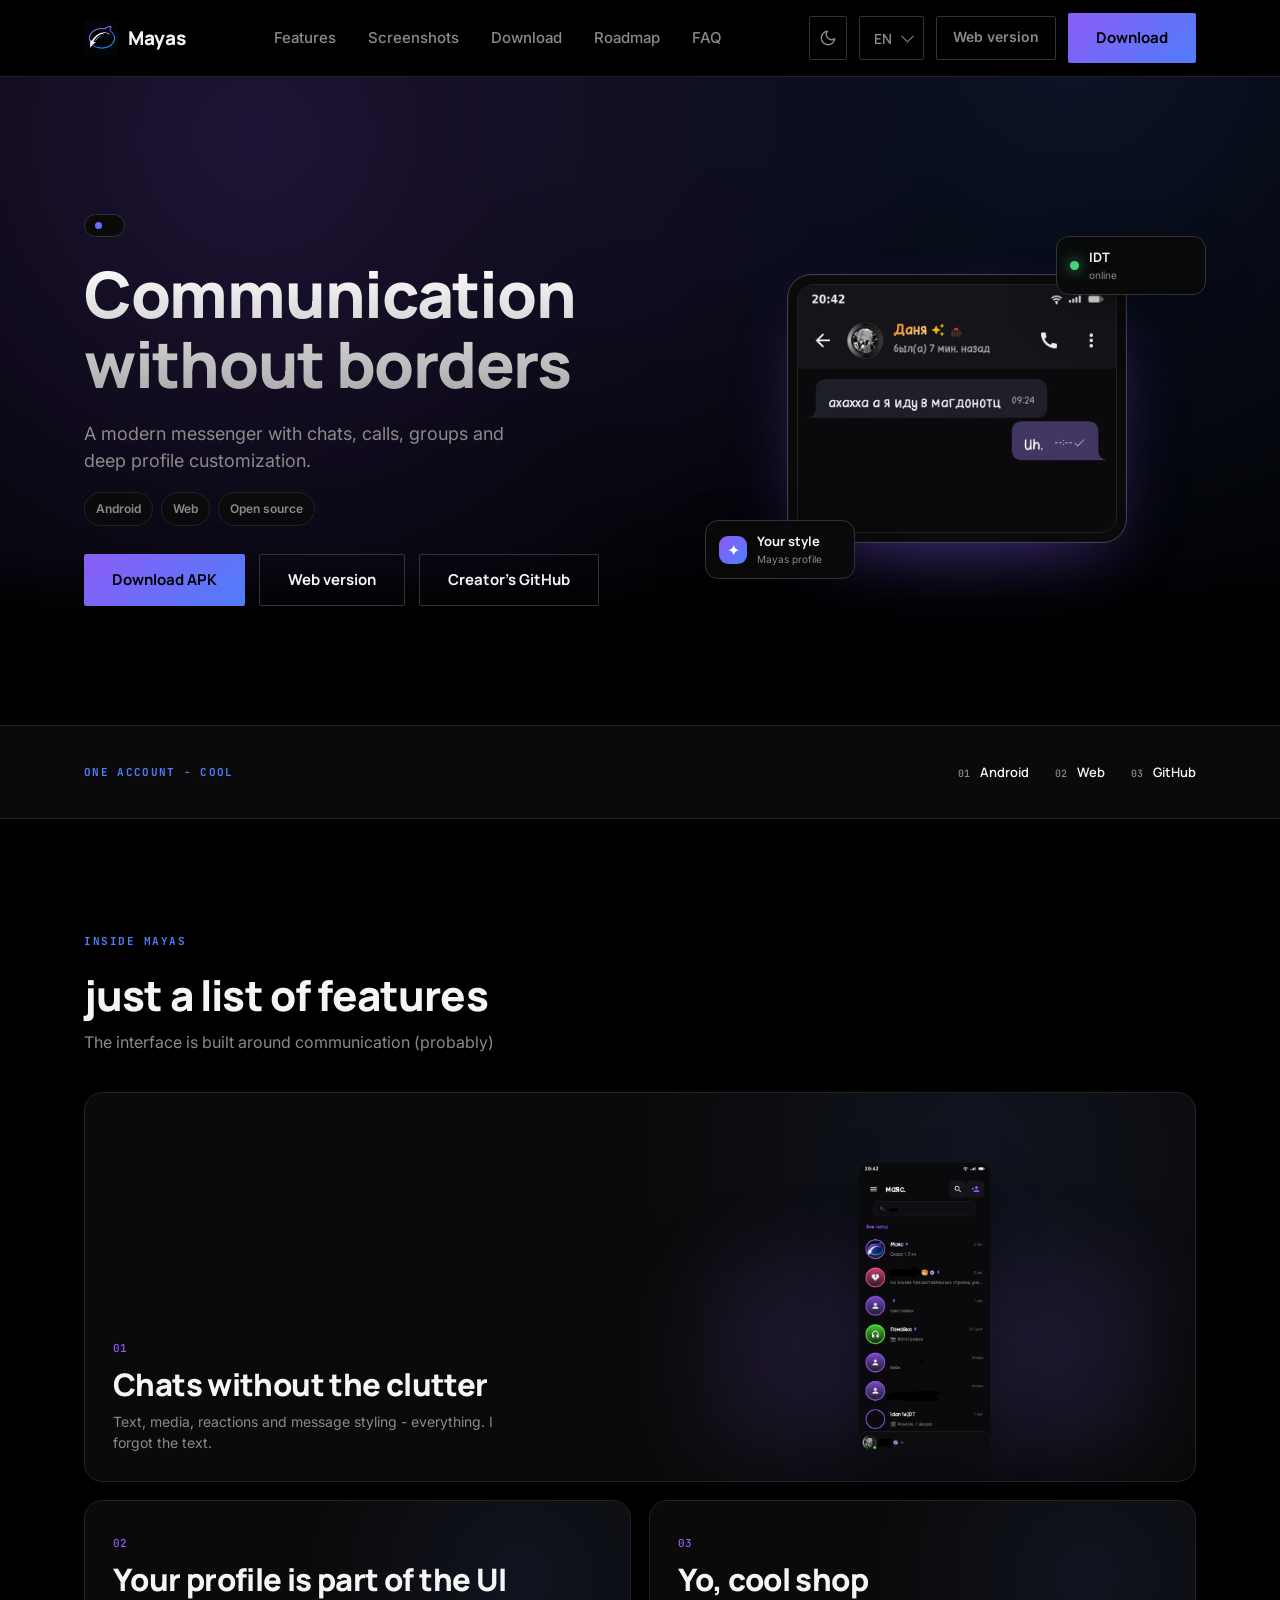
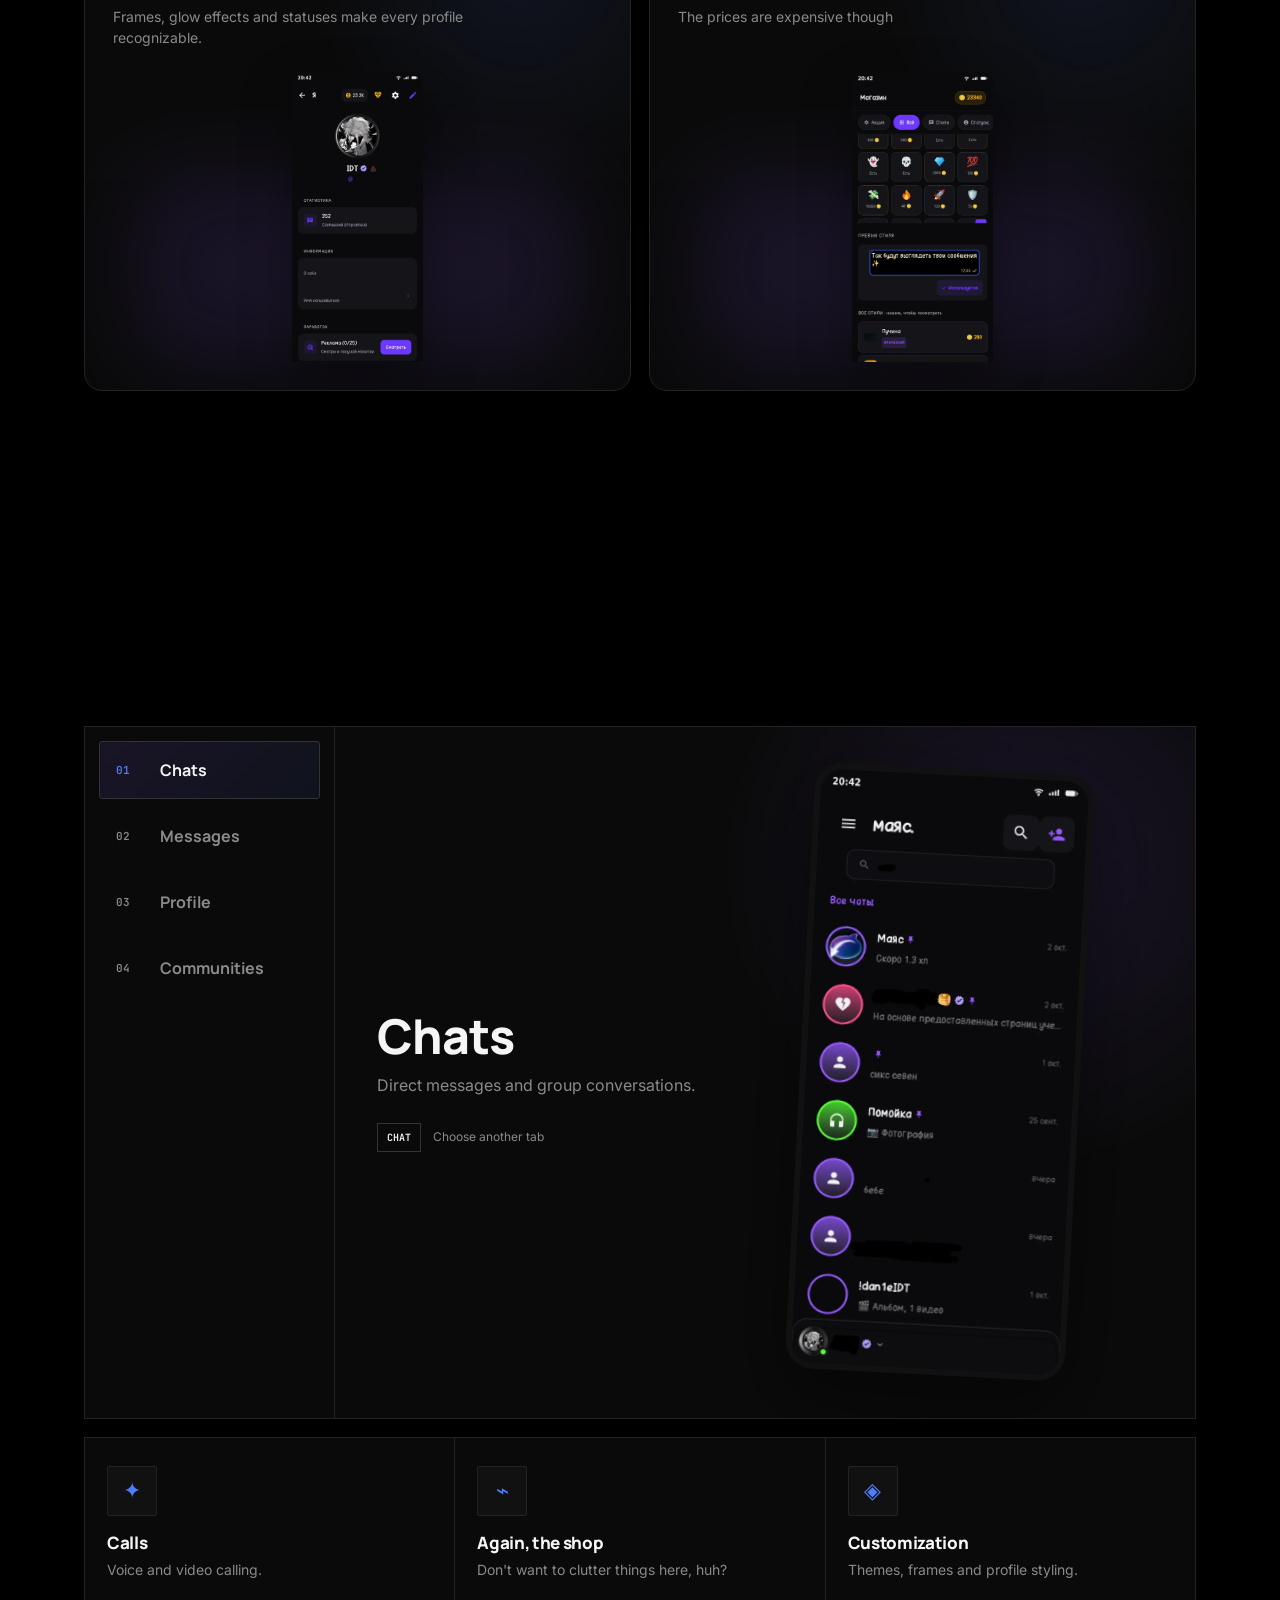
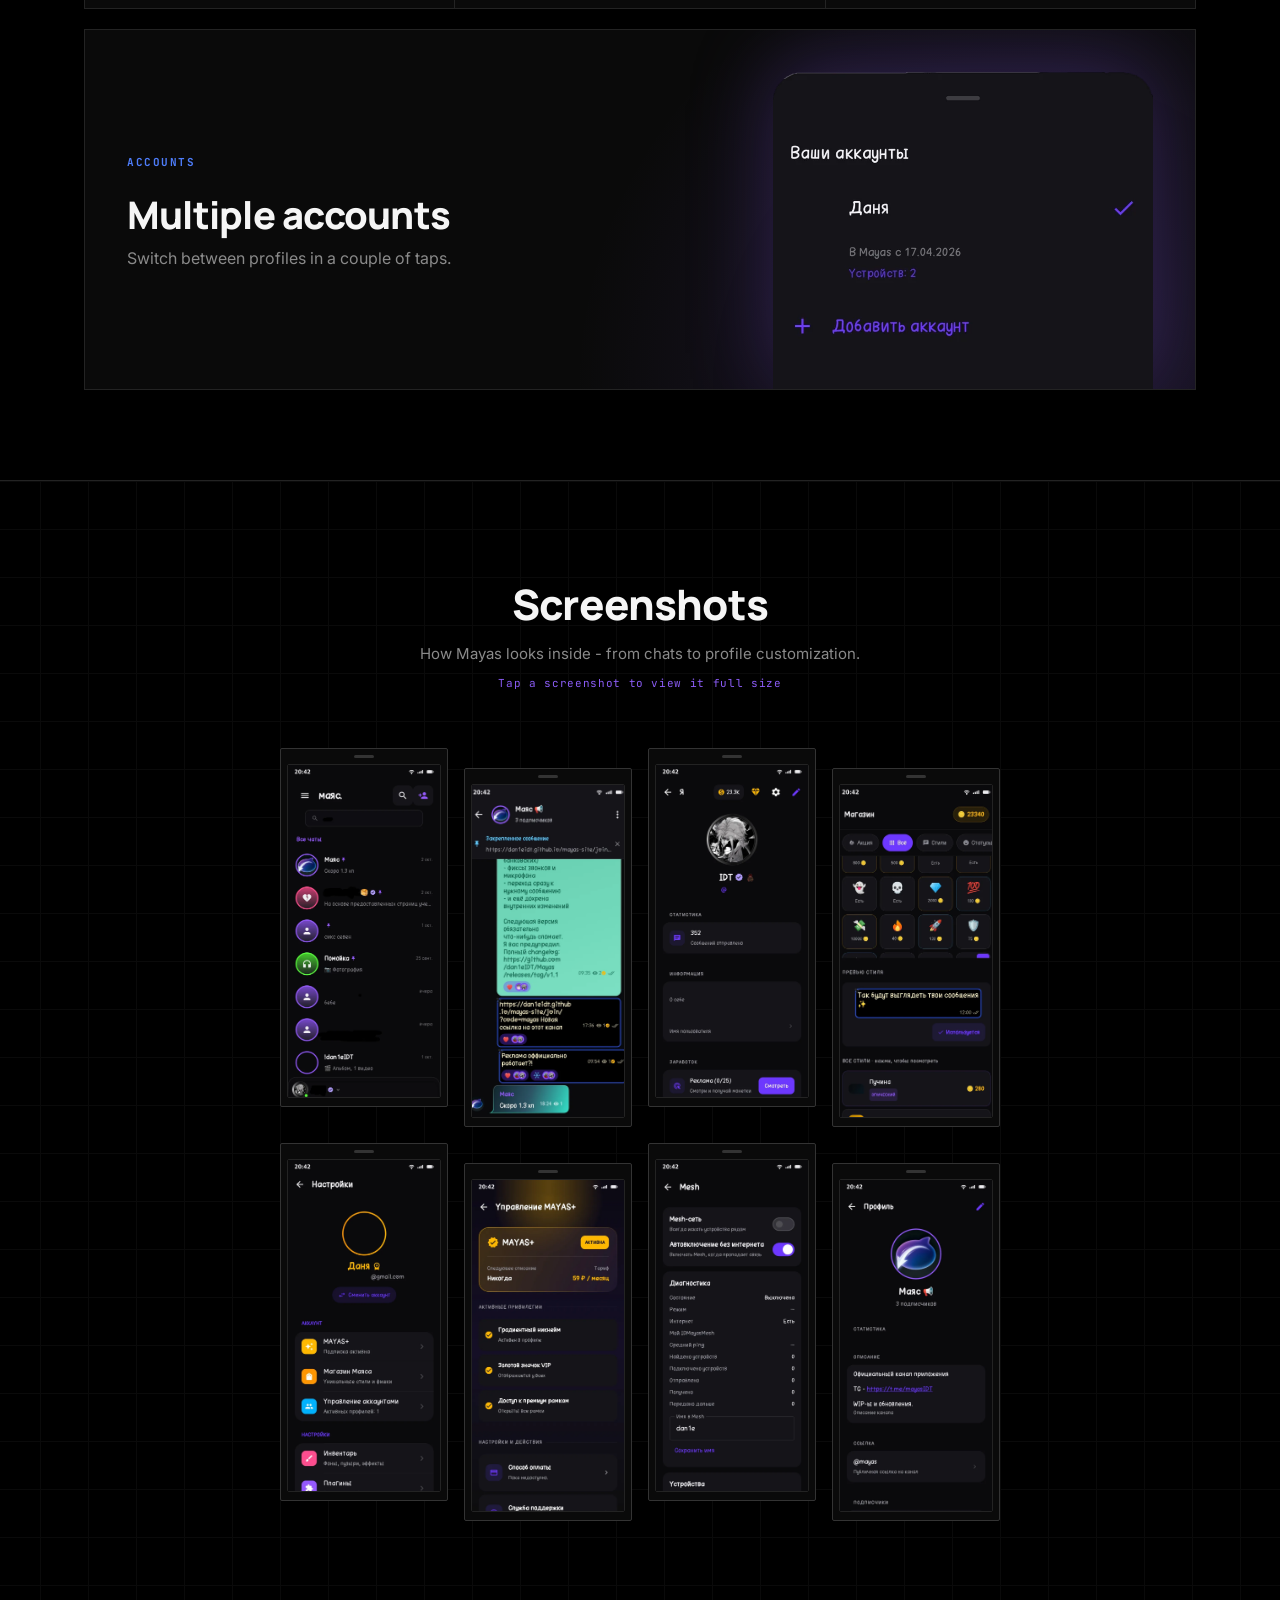
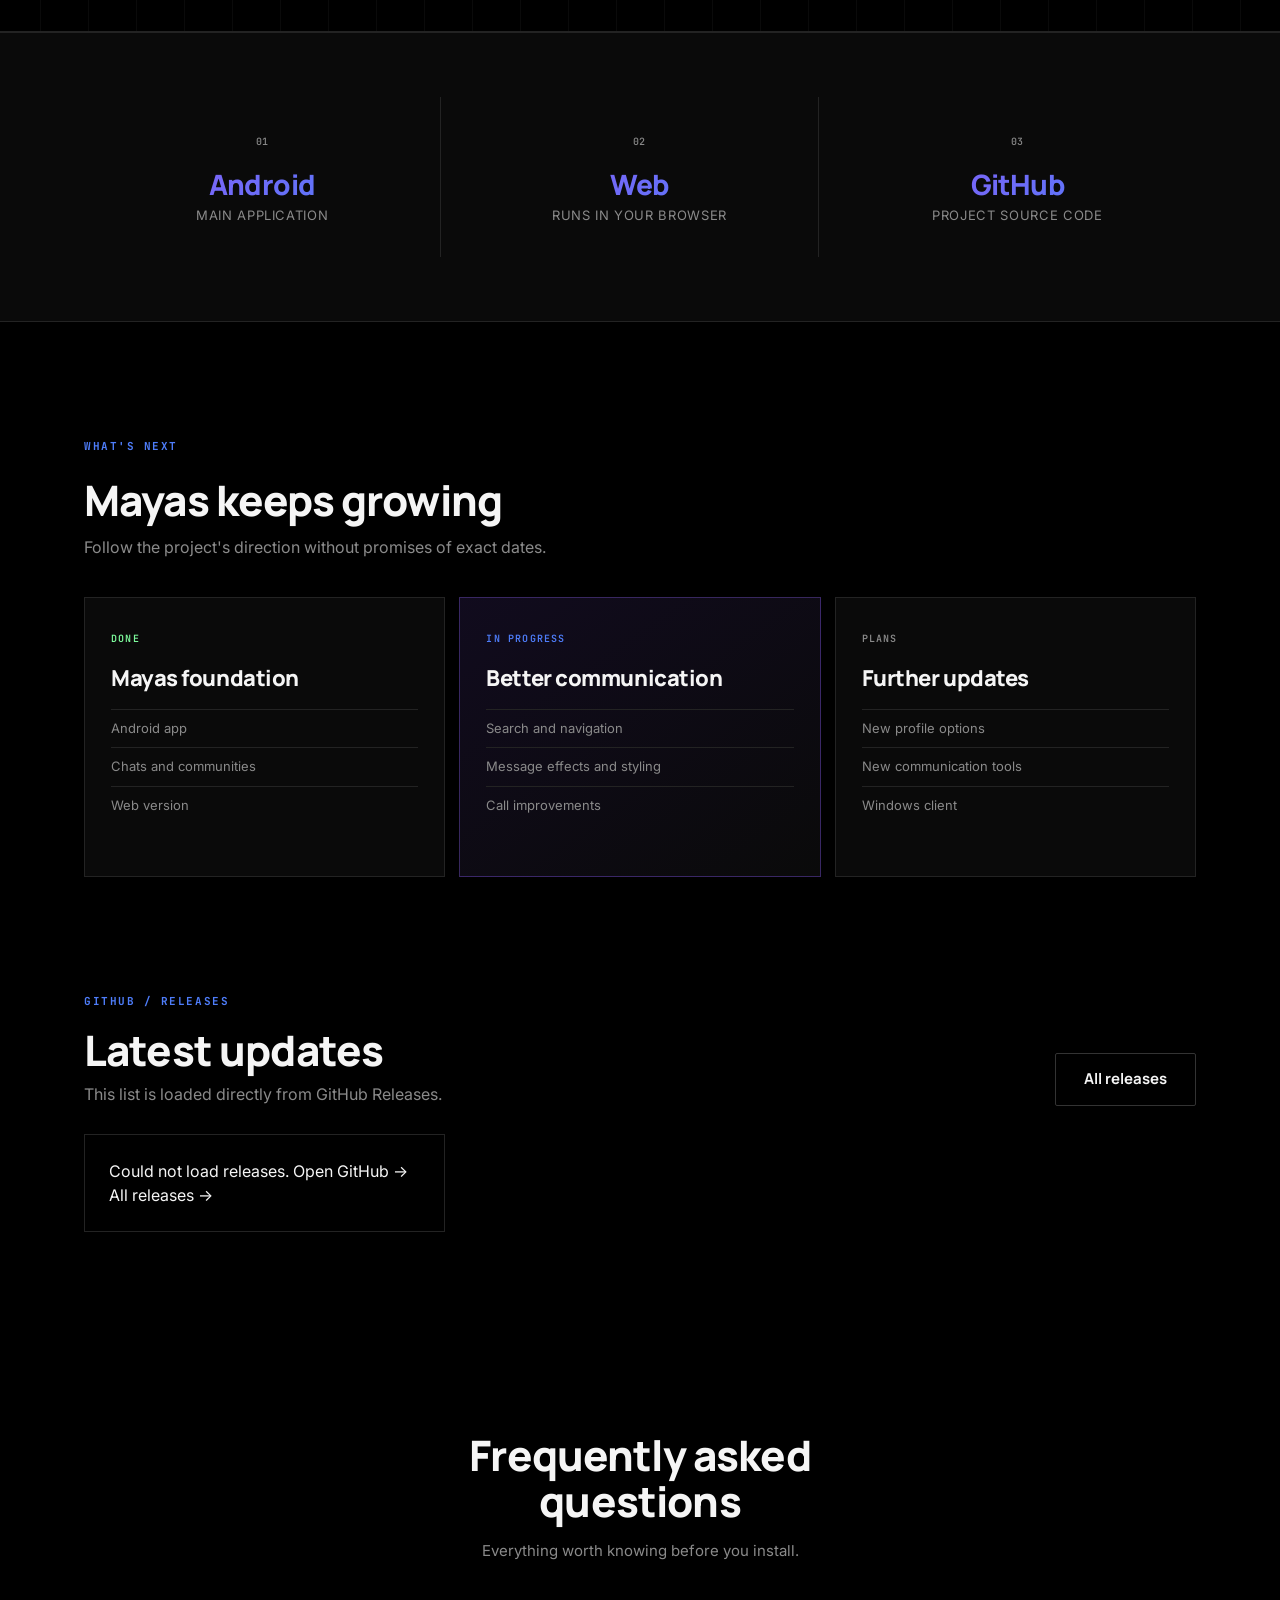
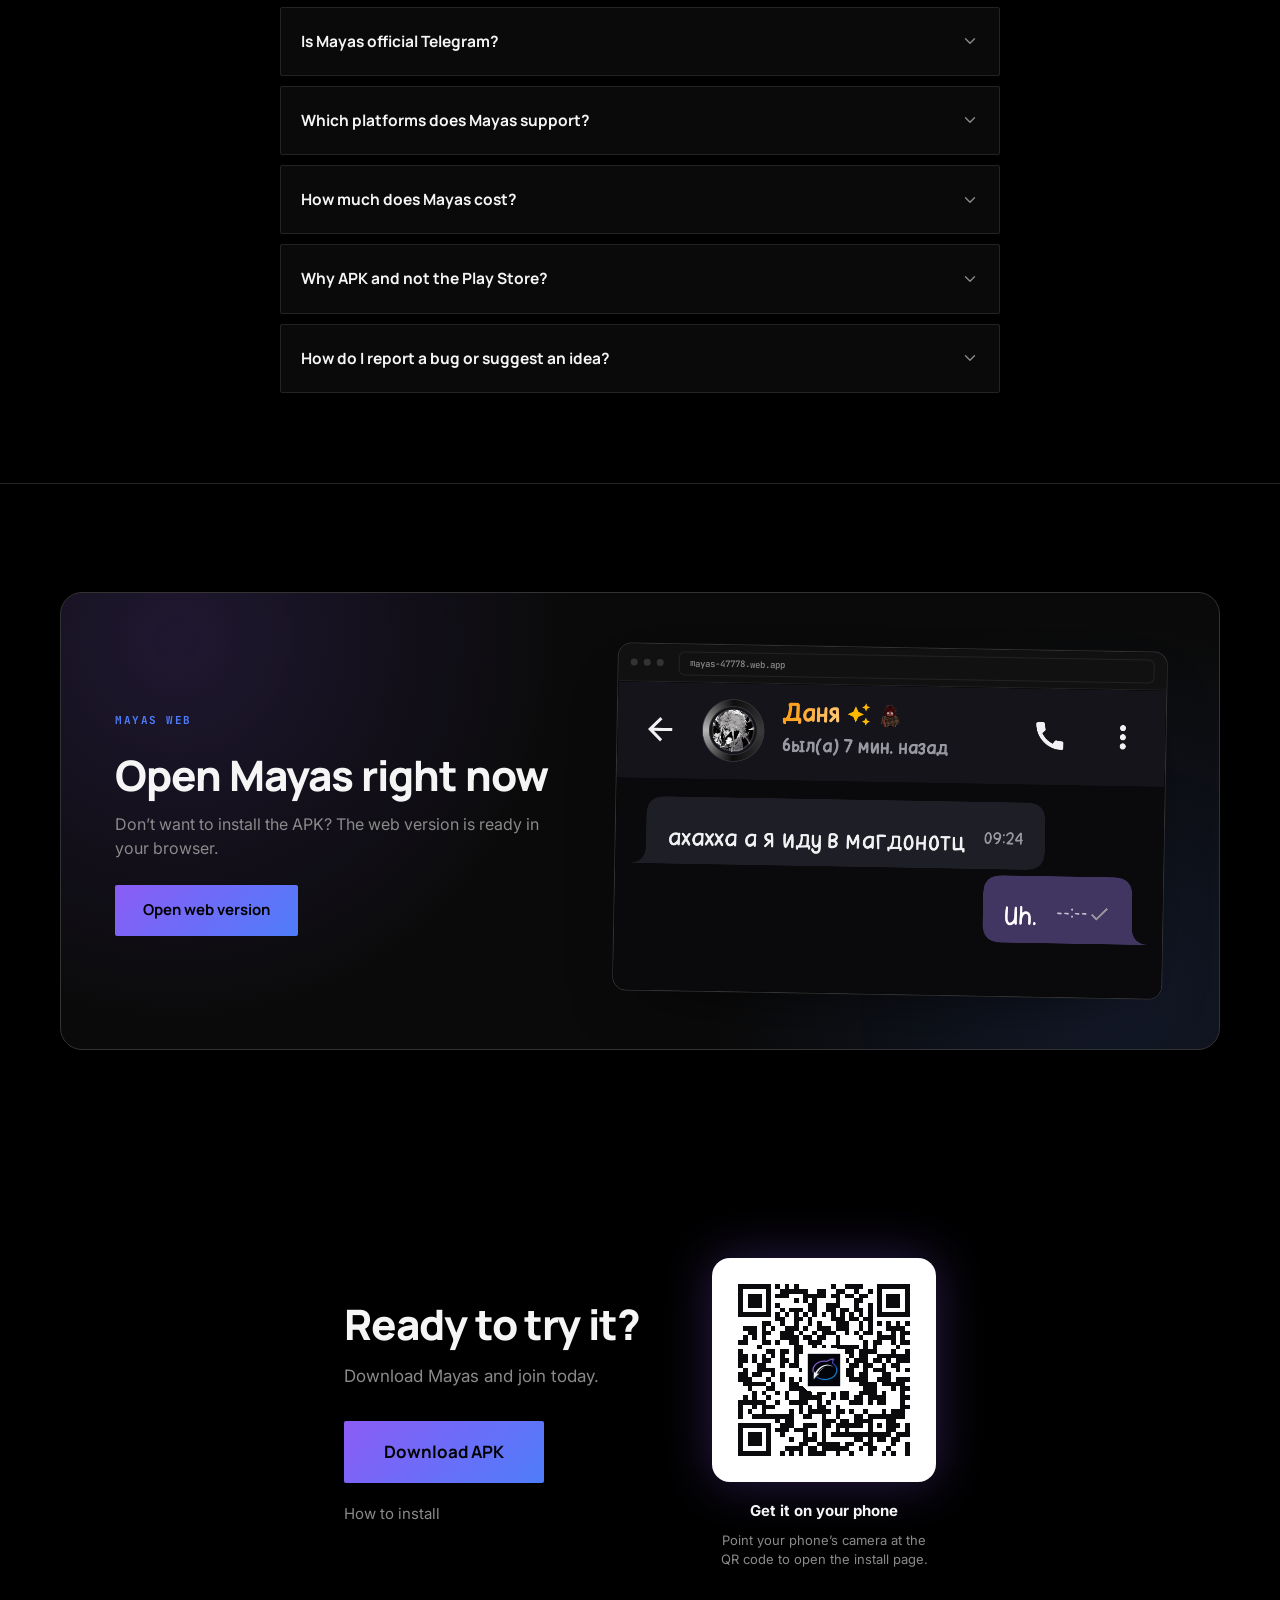
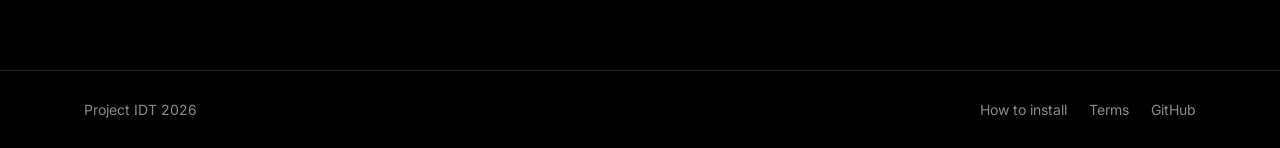
==== commit 34b40cd1: "v4 или какой там" ====
--- a/index.html
+++ b/index.html
@@ -431,19 +431,31 @@
 
 <section id="download" class="download">
 
-    <div class="container">
-
-        <h2 data-i18n="download_title">Готов попробовать?</h2>
-
-        <p data-i18n="download_desc">
-            Скачай Mayas и присоединяйся уже сегодня.
-        </p>
-
-        <a href="https://github.com/dan1eIDT/Mayas/releases/latest" class="btn-primary big" data-apk data-i18n="download_btn">
-            Скачать APK
-        </a>
-
-        <p class="apk-meta" data-apk-meta hidden></p>
+    <div class="container download-layout" id="downloadLayout">
+
+        <div class="download-copy">
+
+            <h2 data-i18n="download_title">Готов попробовать?</h2>
+
+            <p data-i18n="download_desc">
+                Скачай Mayas и присоединяйся уже сегодня.
+            </p>
+
+            <a href="https://github.com/dan1eIDT/Mayas/releases/latest" class="btn-primary big" data-apk data-i18n="download_btn">
+                Скачать APK
+            </a>
+
+            <p class="apk-meta" data-apk-meta hidden></p>
+
+            <a href="install/" class="download-install" data-install-link data-i18n="download_install">Как установить</a>
+
+        </div>
+
+        <div class="download-qr" id="downloadQr" hidden>
+            <div class="qr-box" id="qrBox"></div>
+            <strong data-i18n="qr_title">Скачать на телефон</strong>
+            <span data-i18n="qr_hint">Наведи камеру телефона на QR-код — откроется страница установки.</span>
+        </div>
 
     </div>
 
@@ -456,6 +468,7 @@
         <span>Project IDT 2026</span>
 
         <div>
+            <a href="install/" data-install-link data-i18n="download_install">How to install</a>
             <a href="tos.html" data-i18n="footer_terms">Terms</a>
             <a href="https://github.com/dan1eIDT" target="_blank" rel="noopener">GitHub</a>
         </div>
@@ -468,6 +481,8 @@
     <a href="https://github.com/dan1eIDT/Mayas/releases/latest" class="btn-primary" data-apk data-i18n="download_btn">Скачать APK</a>
 </div>
 
+<script src="assets/vendor/qrcode.min.js"></script>
+<script src="assets/qr.js"></script>
 <script src="assets/apk.js"></script>
 <script>
   const io = new IntersectionObserver((entries) => {
@@ -517,6 +532,15 @@
 
   // Subtle header state while scrolling
   const navbar = document.querySelector('.navbar');
+  const downloadQr = document.getElementById('downloadQr');
+  if (downloadQr && !/Android|iPhone|iPad|iPod/i.test(navigator.userAgent)) {
+    try {
+      MayasQR.render(document.getElementById('qrBox'), new URL('install/', window.location.href).href, { logo: 'assets/app_icon.png', label: 'QR' });
+      downloadQr.hidden = false;
+      document.getElementById('downloadLayout').classList.add('has-qr');
+    } catch (_) {}
+  }
+
   let navCompact = false;
   const updateNavbar = () => {
     const y = window.scrollY;
@@ -627,6 +651,9 @@
       download_title: "Готов попробовать?",
       download_desc: "Скачай Mayas и присоединяйся уже сегодня.",
       download_btn: "Скачать APK",
+      download_install: "Как установить",
+      qr_title: "Скачать на телефон",
+      qr_hint: "Наведи камеру телефона на QR-код — откроется страница установки.",
       footer_terms: "Условия",
       nav_faq: "FAQ",
       faq_title: "Частые вопросы",
@@ -722,6 +749,9 @@
       download_title: "Ready to try it?",
       download_desc: "Download Mayas and join today.",
       download_btn: "Download APK",
+      download_install: "How to install",
+      qr_title: "Get it on your phone",
+      qr_hint: "Point your phone’s camera at the QR code to open the install page.",
       footer_terms: "Terms",
       nav_faq: "FAQ",
       faq_title: "Frequently asked questions",
@@ -812,6 +842,9 @@
       download_title: "¿Listo para probarlo?",
       download_desc: "Descarga Mayas y únete hoy mismo.",
       download_btn: "Descargar APK",
+      download_install: "Cómo instalar",
+      qr_title: "Descárgala en tu móvil",
+      qr_hint: "Apunta la cámara del móvil al código QR para abrir la página de instalación.",
       footer_terms: "Términos",
       nav_faq: "FAQ",
       faq_title: "Preguntas frecuentes",
@@ -902,6 +935,9 @@
       download_title: "Bereit, es auszuprobieren?",
       download_desc: "Lade Mayas herunter und mach noch heute mit.",
       download_btn: "APK herunterladen",
+      download_install: "So installierst du es",
+      qr_title: "Aufs Handy laden",
+      qr_hint: "Richte die Handykamera auf den QR-Code, um die Installationsseite zu öffnen.",
       footer_terms: "Nutzungsbedingungen",
       nav_faq: "FAQ",
       faq_title: "Häufig gestellte Fragen",
@@ -992,6 +1028,9 @@
       download_title: "試してみますか？",
       download_desc: "Mayasをダウンロードして今すぐ参加しよう。",
       download_btn: "APKをダウンロード",
+      download_install: "インストール方法",
+      qr_title: "スマホで入手",
+      qr_hint: "スマホのカメラでQRコードを読み取ると、インストールページが開きます。",
       footer_terms: "利用規約",
       nav_faq: "FAQ",
       faq_title: "よくある質問",
@@ -1058,6 +1097,7 @@
     const dict = translations[lang] || translations.ru;
     currentLang = translations[lang] ? lang : 'ru';
     document.documentElement.setAttribute('lang', currentLang);
+    document.querySelectorAll('[data-install-link]').forEach(a => a.setAttribute('href', 'install/?lang=' + currentLang));
 
     document.querySelectorAll('[data-i18n]').forEach(el => {
       const key = el.getAttribute('data-i18n');
--- a/style.css
+++ b/style.css
@@ -1922,3 +1922,48 @@
 @media (max-width: 780px) {
   footer { padding-bottom: calc(24px + env(safe-area-inset-bottom)); }
 }
+
+
+.download-layout { display: flex; align-items: center; justify-content: center; gap: 72px; }
+.download-copy { min-width: 0; }
+.download-layout.has-qr .download-copy { text-align: left; }
+.download-layout.has-qr .download-copy p { margin-left: 0; margin-right: 0; }
+.download-layout.has-qr .download-install { margin-left: 0; }
+
+.download-install {
+  display: block;
+  width: max-content;
+  margin: 20px auto 0;
+  color: var(--text-dim);
+  font-size: 15px;
+  border-bottom: 1px solid transparent;
+  transition: color .2s ease, border-color .2s ease;
+}
+.download-install:hover { color: var(--text); border-color: var(--border-strong, var(--border)); }
+
+.download-qr {
+  display: flex;
+  flex-direction: column;
+  align-items: center;
+  gap: 8px;
+  width: 224px;
+  text-align: center;
+}
+.download-qr[hidden] { display: none; }
+.download-qr .qr-box {
+  width: 100%;
+  padding: 8px;
+  border-radius: 18px;
+  background: #fff;
+  box-shadow: 0 0 50px rgba(139, 92, 246, .3);
+}
+.download-qr .qr-box svg { display: block; width: 100%; height: auto; border-radius: 10px; }
+.download-qr strong { margin-top: 10px; font-size: 15px; }
+.download-qr span { color: var(--text-dim); font-size: 13px; line-height: 1.5; }
+
+@media (max-width: 899px) {
+  .download-qr { display: none; }
+  .download-layout.has-qr .download-copy { text-align: center; }
+  .download-layout.has-qr .download-copy p { margin-left: auto; margin-right: auto; }
+  .download-layout.has-qr .download-install { margin-left: auto; }
+}
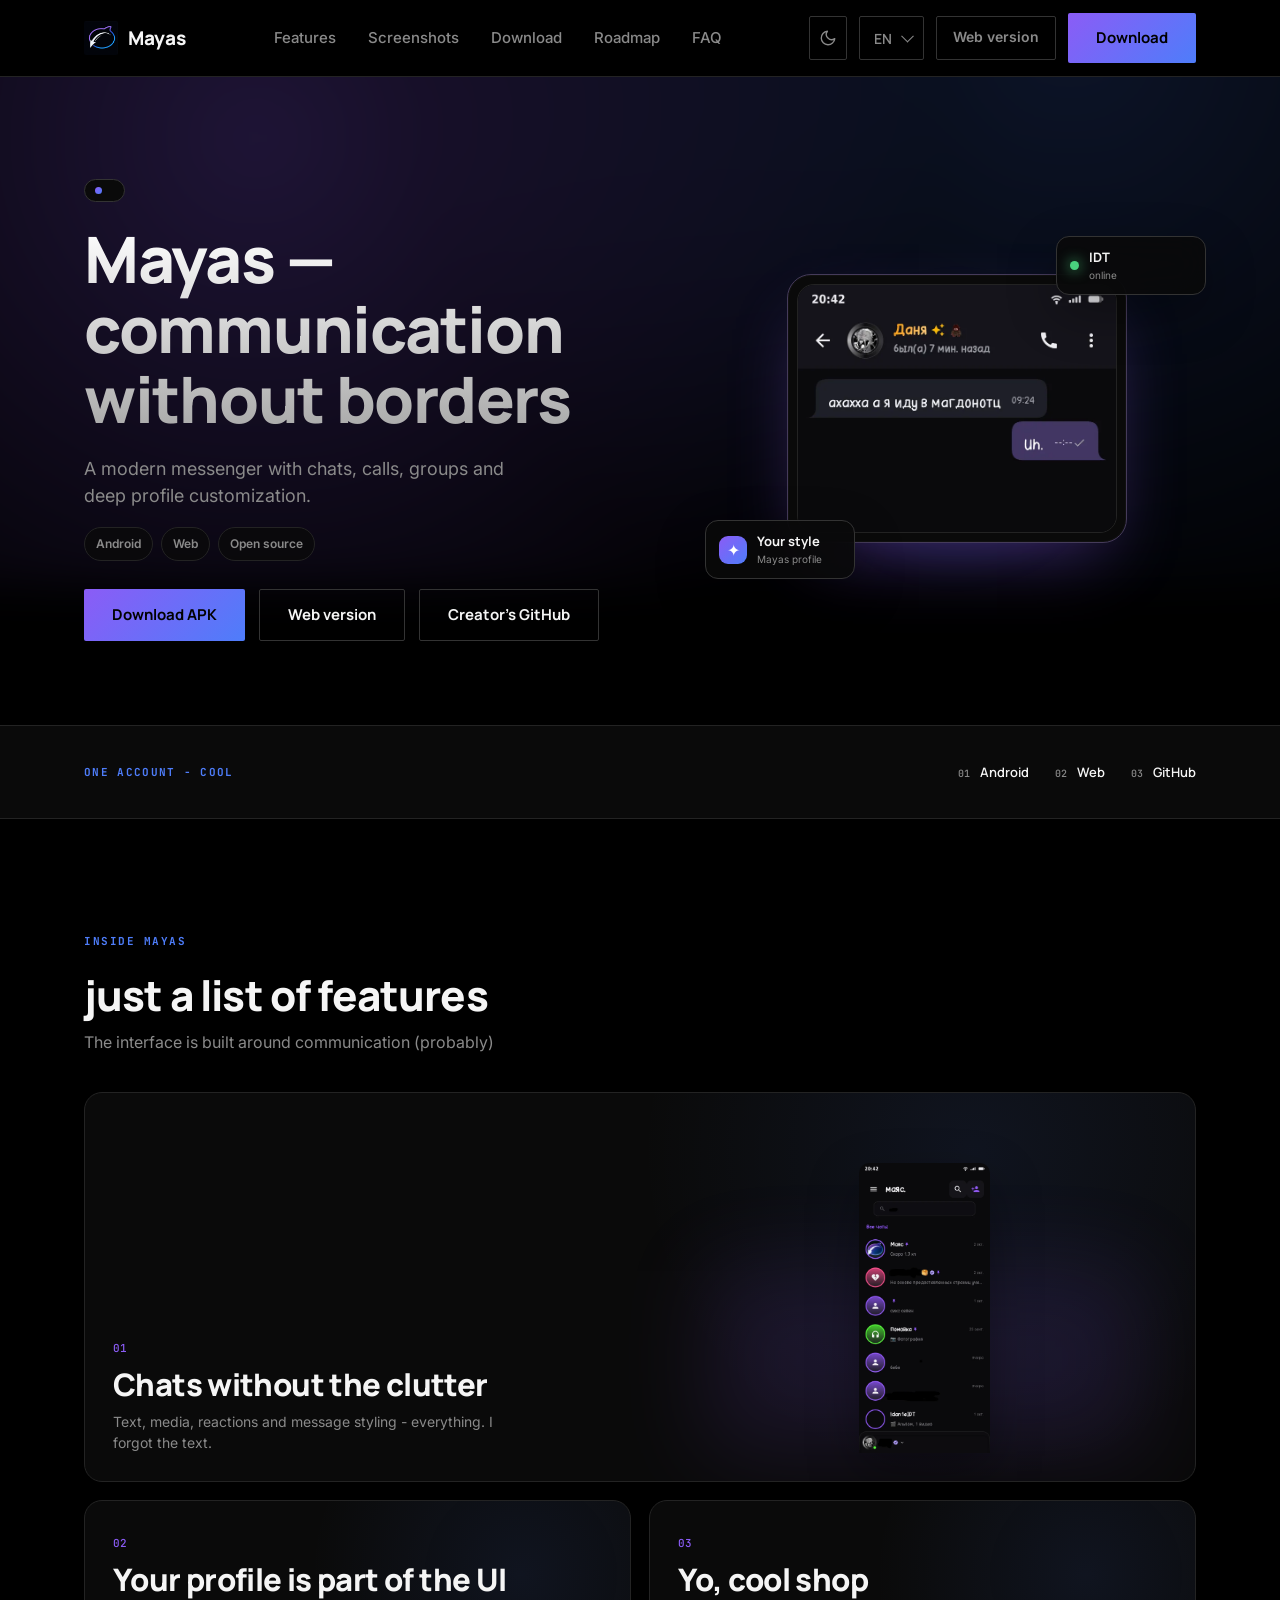
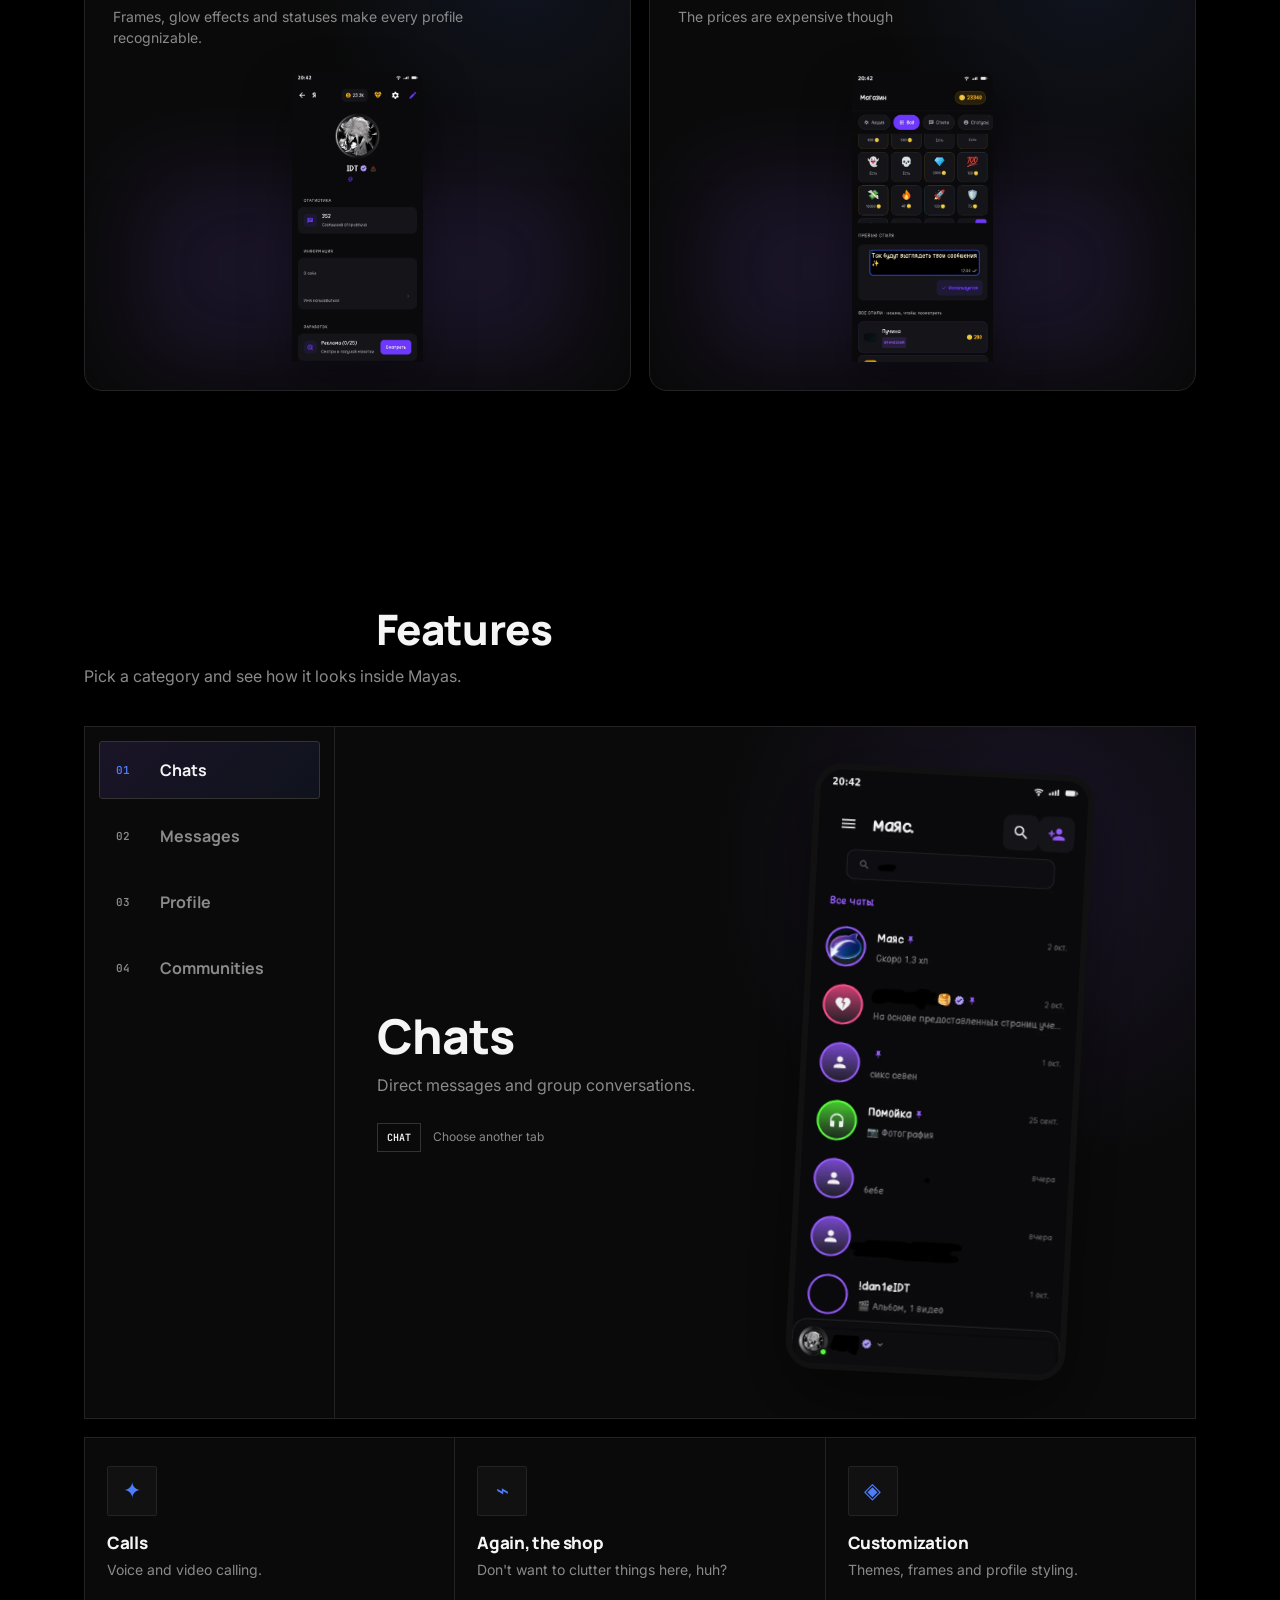
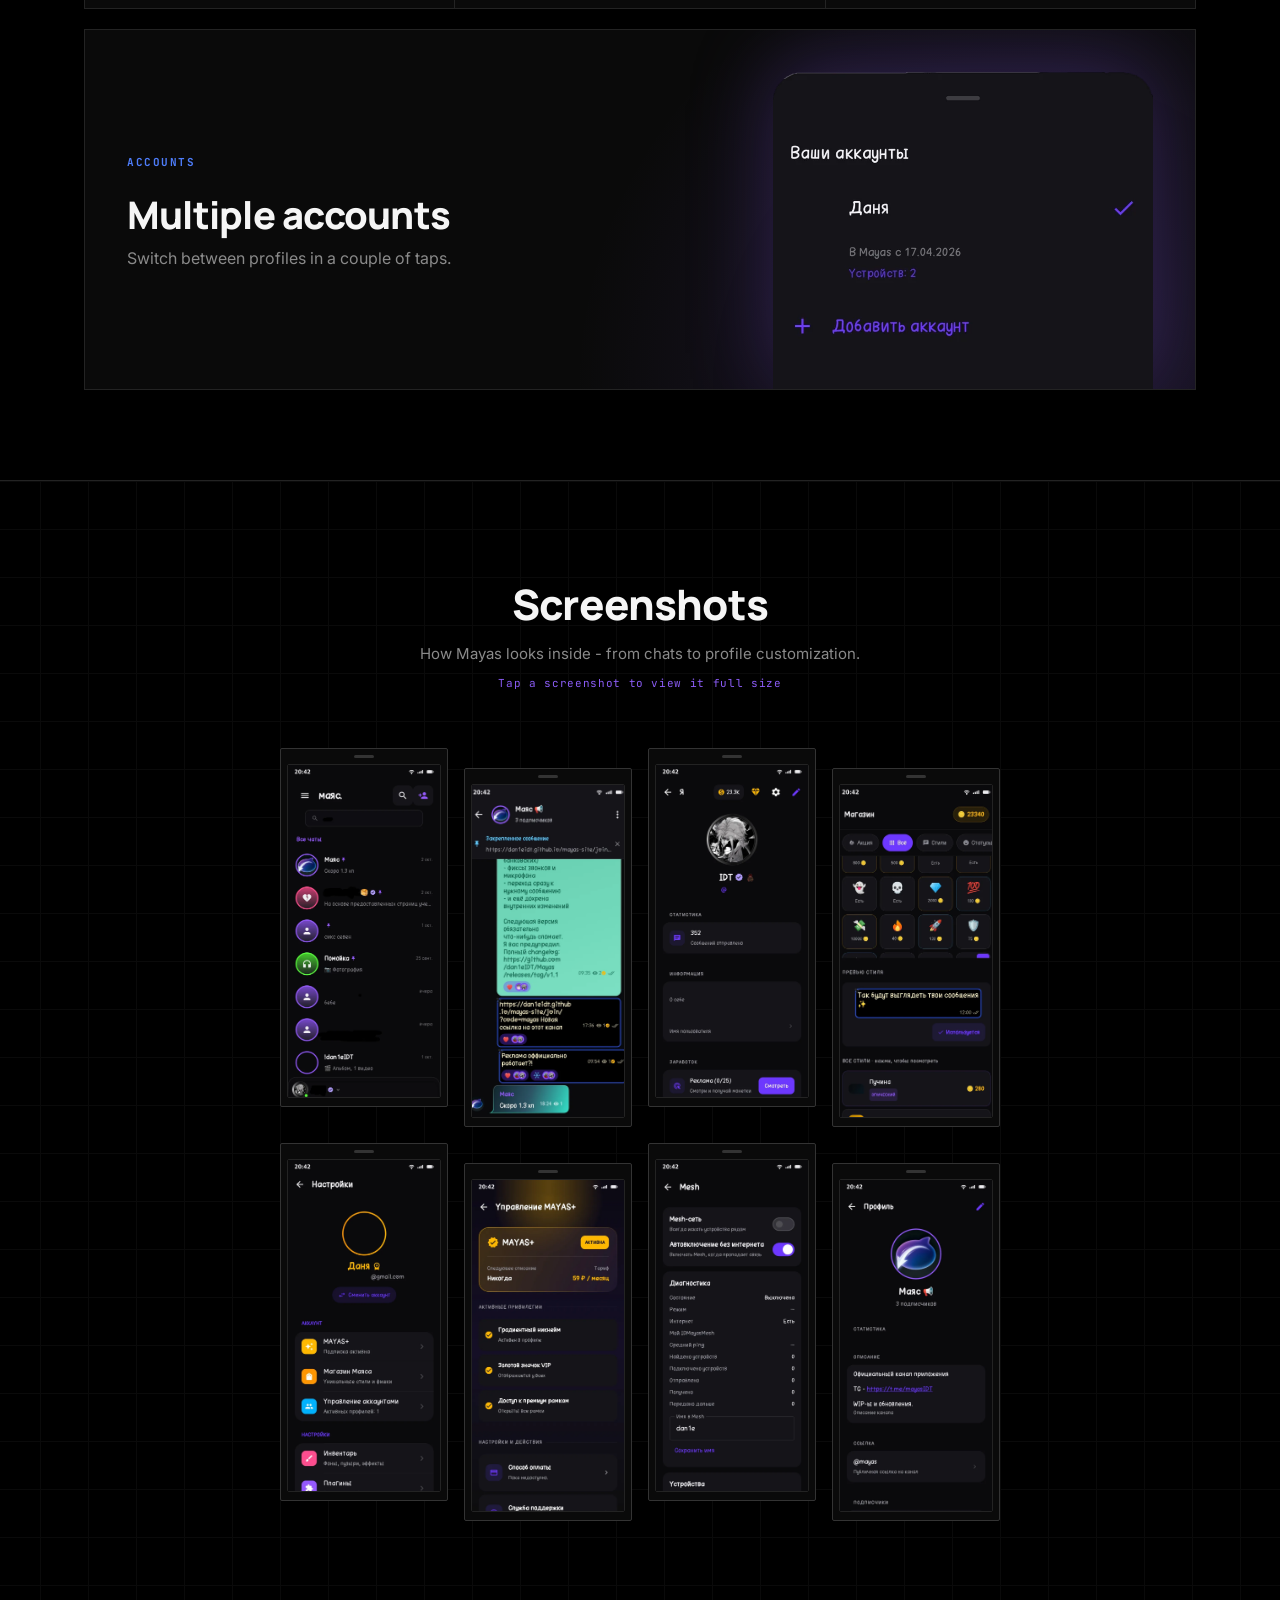
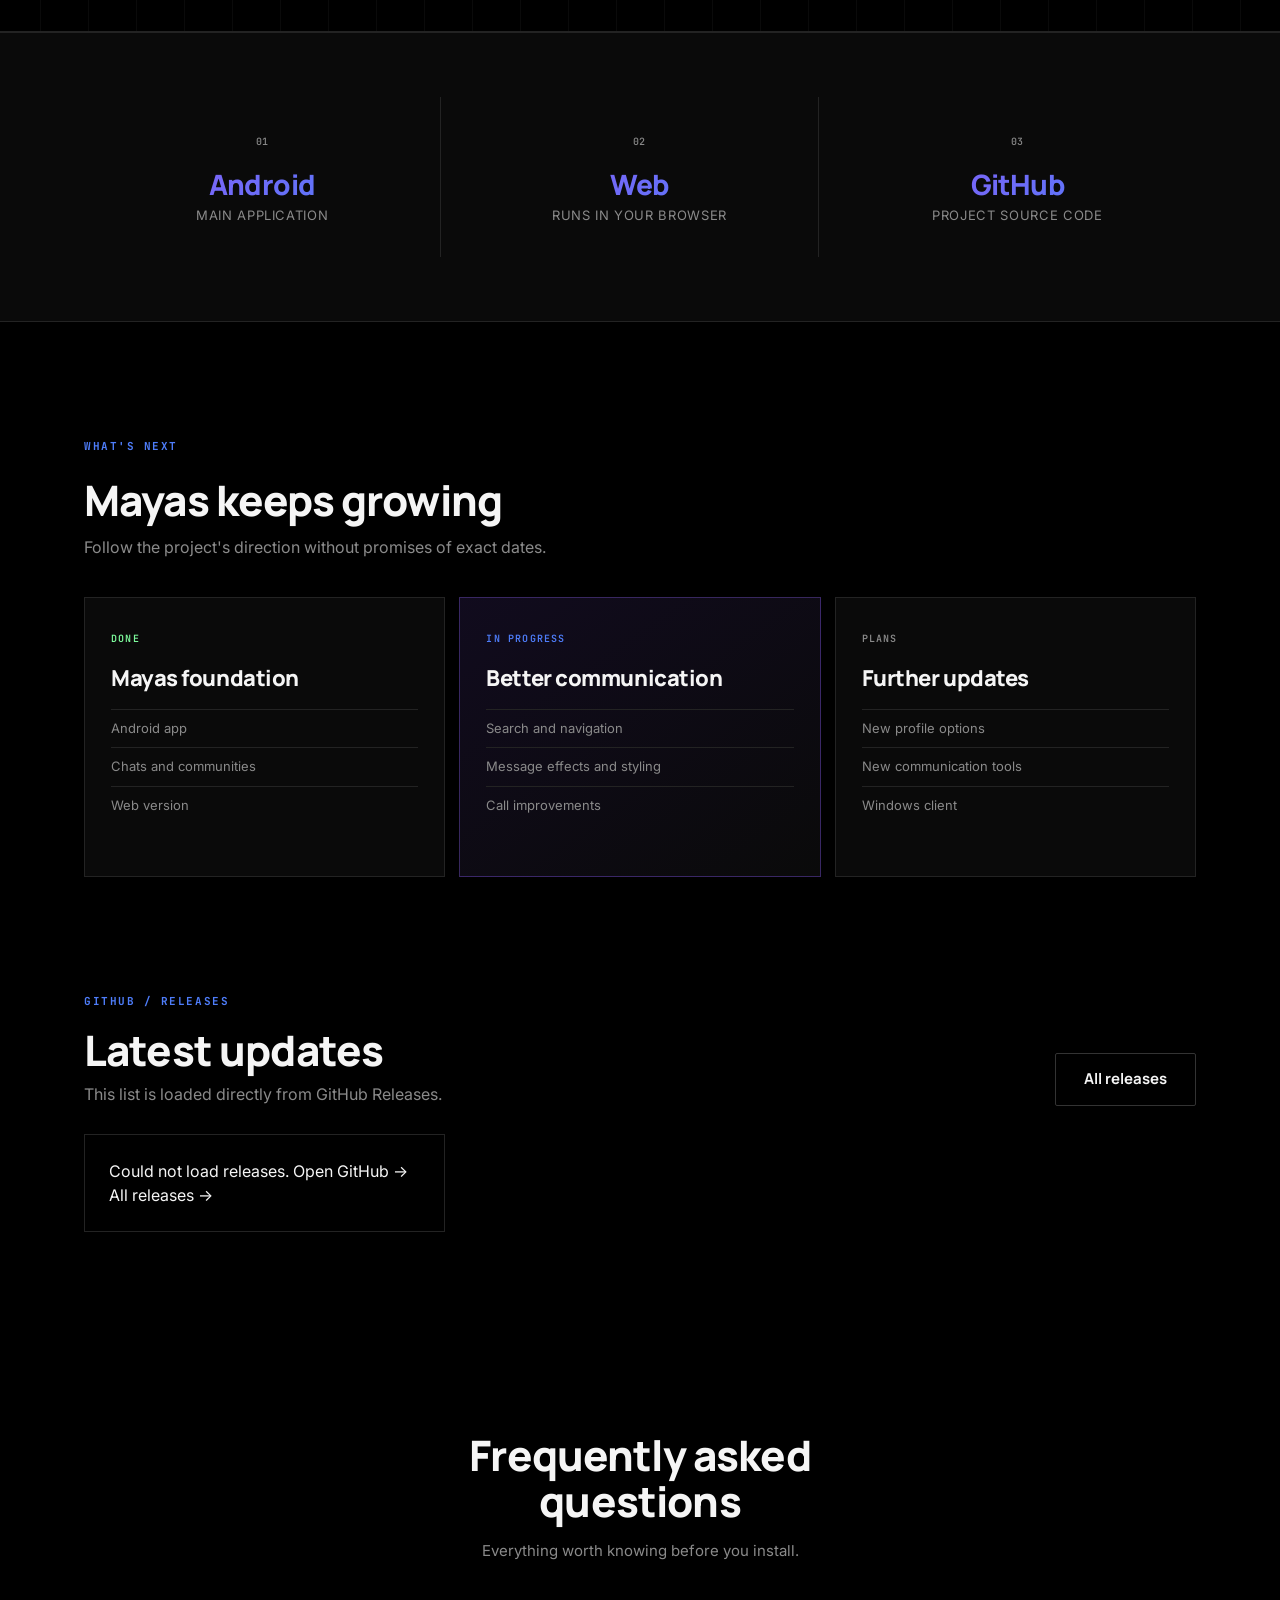
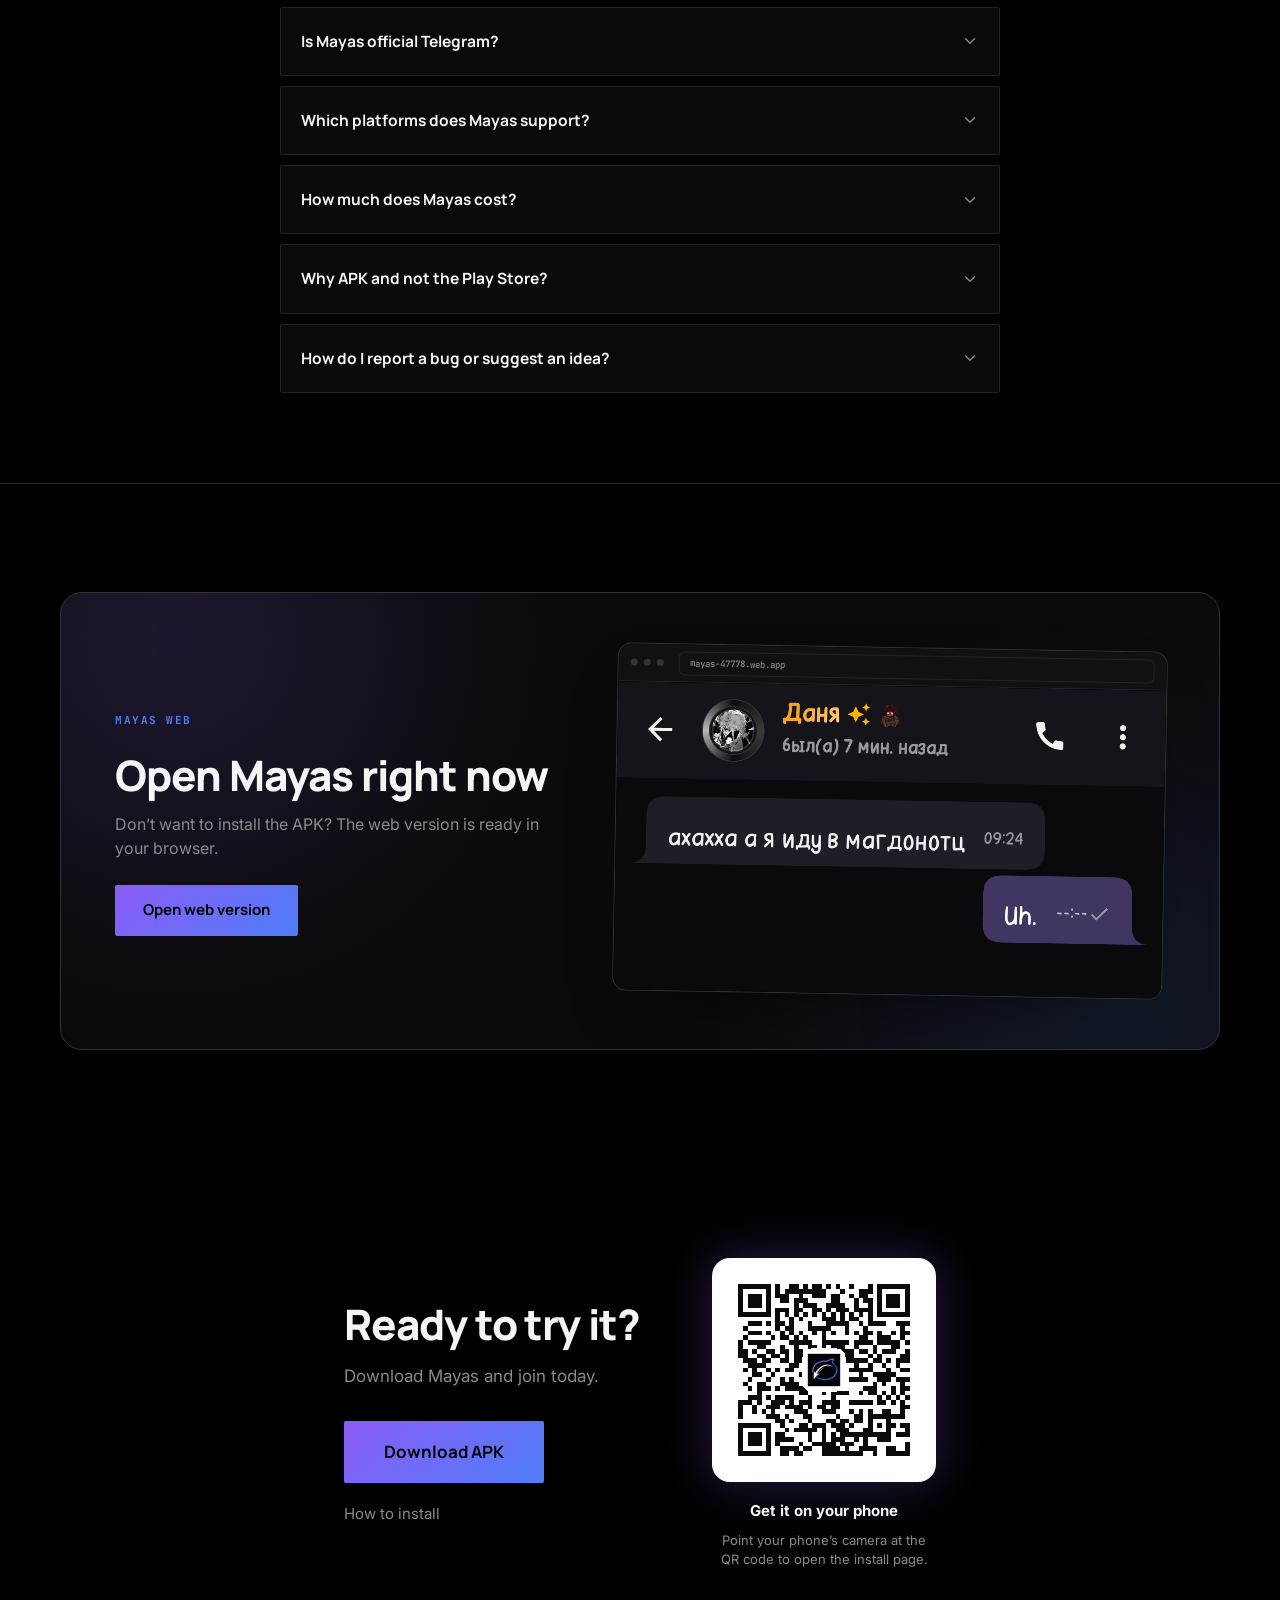
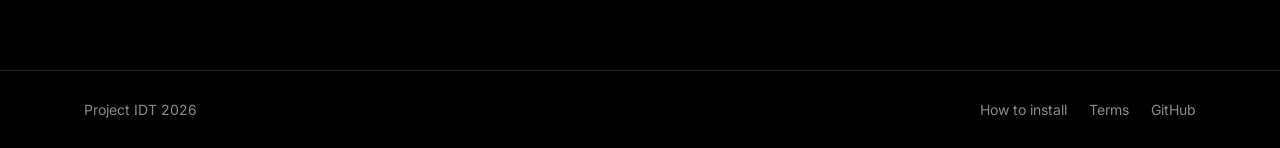
==== commit d7139183: "для гугла" ====
--- a/index.html
+++ b/index.html
@@ -1,4 +1,4 @@
-<!-- Copyright (C) 2026 dan1eIDT -->
+<!-- Copyright (C) 2026 ProjectIDT -->
 <!DOCTYPE html>
 <html lang="ru">
 <head>
@@ -6,19 +6,29 @@
     <meta name="google-site-verification" content="UQ3hJtpeZolY_0ev39SC3MqFQp-1guD1jHJbRdCWzvQ" />
     <meta name="yandex-verification" content="5643a07ff24f2ec0" />
     <meta name="viewport" content="width=device-width, initial-scale=1.0">
-    <title data-i18n="meta_title">Mayas</title>
-
-    <meta name="description" data-i18n-attr="content" data-i18n="meta_description" content="Mayas — современный мессенджер с чатами, звонками, группами и кастомизацией профиля.">
+    <title data-i18n="meta_title">Mayas — мессенджер для Android: чаты, звонки, каналы</title>
+
+    <meta name="description" data-i18n-attr="content" data-i18n="meta_description" content="Mayas — бесплатный мессенджер с открытым кодом для Android и веба: чаты, звонки, группы, каналы, несколько аккаунтов и кастомизация профиля. Скачать APK.">
     <meta name="robots" content="index, follow">
     <meta name="theme-color" content="#000000">
-    <link rel="canonical" href="https://dan1eidt.github.io/mayas-site/">
+    <link rel="canonical" href="https://mayasapp.ru/">
 
     <meta property="og:type" content="website">
-    <meta property="og:title" content="Mayas — мессенджер без границ">
-    <meta property="og:description" data-i18n-attr="content" data-i18n="meta_description" content="Mayas — современный мессенджер с чатами, звонками, группами и кастомизацией профиля.">
-    <meta property="og:image" content="https://dan1eidt.github.io/mayas-site/assets/screenshot8.png">
-    <meta property="og:url" content="https://dan1eidt.github.io/mayas-site/">
+    <meta property="og:title" content="Mayas — мессенджер для Android: чаты, звонки, каналы">
+    <meta property="og:description" data-i18n-attr="content" data-i18n="meta_description" content="Mayas — бесплатный мессенджер с открытым кодом для Android и веба: чаты, звонки, группы, каналы, несколько аккаунтов и кастомизация профиля. Скачать APK.">
+    <meta property="og:image" content="https://mayasapp.ru/assets/screenshot8.png">
+    <meta property="og:url" content="https://mayasapp.ru/">
     <meta name="twitter:card" content="summary_large_image">
+    <meta property="og:site_name" content="Mayas">
+    <meta property="og:locale" content="ru_RU">
+    <meta property="og:locale:alternate" content="en_US">
+    <meta property="og:image:width" content="1080">
+    <meta property="og:image:height" content="746">
+    <meta property="og:image:alt" content="Mayas — веб-версия мессенджера">
+    <meta name="twitter:title" content="Mayas — мессенджер для Android: чаты, звонки, каналы">
+    <meta name="twitter:description" content="Mayas — бесплатный мессенджер с открытым кодом для Android и веба: чаты, звонки, группы, каналы, несколько аккаунтов и кастомизация профиля. Скачать APK.">
+    <meta name="twitter:image" content="https://mayasapp.ru/assets/screenshot8.png">
+    <script type="application/ld+json">{"@context": "https://schema.org", "@graph": [{"@type": "WebSite", "@id": "https://mayasapp.ru/#website", "url": "https://mayasapp.ru/", "name": "Mayas", "inLanguage": ["ru", "en", "es", "de", "ja"], "publisher": {"@id": "https://mayasapp.ru/#org"}}, {"@type": "Organization", "@id": "https://mayasapp.ru/#org", "name": "Project IDT", "url": "https://mayasapp.ru/", "logo": "https://mayasapp.ru/assets/app_icon.png", "sameAs": ["https://github.com/dan1eIDT", "https://github.com/dan1eIDT/Mayas"]}, {"@type": "SoftwareApplication", "@id": "https://mayasapp.ru/#app", "name": "Mayas", "description": "Mayas — бесплатный мессенджер с открытым кодом для Android и веба: чаты, звонки, группы, каналы, несколько аккаунтов и кастомизация профиля. Скачать APK.", "applicationCategory": "CommunicationApplication", "operatingSystem": "Android", "url": "https://mayasapp.ru/", "image": "https://mayasapp.ru/assets/screenshot8.png", "downloadUrl": "https://github.com/dan1eIDT/Mayas/releases/latest", "codeRepository": "https://github.com/dan1eIDT/Mayas", "offers": {"@type": "Offer", "price": "0", "priceCurrency": "USD"}, "publisher": {"@id": "https://mayasapp.ru/#org"}}]}</script>
 
     <link rel="icon" type="image/png" href="assets/app_icon.png">
     <link rel="apple-touch-icon" href="assets/app_icon.png">
@@ -82,6 +92,7 @@
     </div>
 </header>
 
+<main>
 <section class="hero">
 
     <div class="hero-bg"></div>
@@ -95,7 +106,7 @@
             </a>
 
             <h1 data-i18n-html="hero_title">
-                Общение<br>
+                Mayas — общение<br>
                 без границ
             </h1>
 
@@ -137,7 +148,7 @@
                 </div>
                 <div class="phone">
                     <div class="phone-shot">
-                        <img src="assets/hero.webp" alt="Диалог в Mayas">
+                        <img src="assets/hero.webp" alt="Диалог в мессенджере Mayas для Android" fetchpriority="high">
                     </div>
                 </div>
                 <div class="float-card float-card-bottom">
@@ -460,6 +471,8 @@
     </div>
 
 </section>
+
+</main>
 
 <footer>
 
@@ -579,15 +592,15 @@
 
   const translations = {
     ru: {
-      meta_title: "Mayas",
-      meta_description: "Mayas — современный мессенджер с чатами, звонками, группами и кастомизацией профиля.",
+      meta_title: "Mayas — мессенджер для Android: чаты, звонки, каналы",
+      meta_description: "Mayas — бесплатный мессенджер с открытым кодом для Android и веба: чаты, звонки, группы, каналы, несколько аккаунтов и кастомизация профиля. Скачать APK.",
       nav_features: "Возможности",
       nav_screenshots: "Скриншоты",
       nav_customization: "Кастомизация",
       nav_download: "Скачать",
       nav_web: "Веб-версия",
       nav_download_btn: "Скачать",
-      hero_title: "Общение<br>без границ",
+      hero_title: "Mayas — общение<br>без границ",
       hero_desc: "Современный мессенджер с чатами, звонками, группами и глубокой кастомизацией профиля.",
       hero_btn_download: "Скачать APK",
       hero_btn_web: "Веб-версия",
@@ -685,15 +698,15 @@
       faq_a5: "Через Issues в репозитории проекта на GitHub — ссылку можно найти в шапке сайта."
     },
     en: {
-      meta_title: "Mayas",
-      meta_description: "Mayas — a modern messenger with chats, calls, groups and profile customization.",
+      meta_title: "Mayas — Android messenger with chats, calls and channels",
+      meta_description: "Mayas — a free open-source messenger for Android and web: chats, calls, groups, channels, multiple accounts and profile customization. Download the APK.",
       nav_features: "Features",
       nav_screenshots: "Screenshots",
       nav_customization: "Customization",
       nav_download: "Download",
       nav_web: "Web version",
       nav_download_btn: "Download",
-      hero_title: "Communication<br>without borders",
+      hero_title: "Mayas — communication<br>without borders",
       hero_desc: "A modern messenger with chats, calls, groups and deep profile customization.",
       hero_btn_download: "Download APK",
       hero_btn_web: "Web version",
@@ -783,15 +796,15 @@
       faq_a5: "Open an Issue in the project's GitHub repository — the link is in the site header."
     },
     es: {
-      meta_title: "Mayas",
-      meta_description: "Mayas — una mensajería moderna con chats, llamadas, grupos y personalización de perfil.",
+      meta_title: "Mayas — mensajería para Android con chats, llamadas y canales",
+      meta_description: "Mayas — una mensajería gratuita y de código abierto para Android y web: chats, llamadas, grupos, canales, varias cuentas y personalización de perfil. Descarga el APK.",
       nav_features: "Funciones",
       nav_screenshots: "Capturas",
       nav_customization: "Personalización",
       nav_download: "Descargar",
       nav_web: "Versión web",
       nav_download_btn: "Descargar",
-      hero_title: "Comunicación<br>sin fronteras",
+      hero_title: "Mayas — comunicación<br>sin fronteras",
       hero_desc: "Una mensajería moderna con chats, llamadas, grupos y una profunda personalización de perfil.",
       hero_btn_download: "Descargar APK",
       hero_btn_web: "Versión web",
@@ -876,15 +889,15 @@
       faq_a5: "Abre un Issue en el repositorio de GitHub del proyecto; el enlace está en la cabecera del sitio."
     },
     de: {
-      meta_title: "Mayas",
-      meta_description: "Mayas — ein moderner Messenger mit Chats, Anrufen, Gruppen und Profilanpassung.",
+      meta_title: "Mayas — Messenger für Android mit Chats, Anrufen und Kanälen",
+      meta_description: "Mayas — ein kostenloser Open-Source-Messenger für Android und Web: Chats, Anrufe, Gruppen, Kanäle, mehrere Konten und Profilanpassung. APK herunterladen.",
       nav_features: "Funktionen",
       nav_screenshots: "Screenshots",
       nav_customization: "Anpassung",
       nav_download: "Herunterladen",
       nav_web: "Web-Version",
       nav_download_btn: "Herunterladen",
-      hero_title: "Kommunikation<br>ohne Grenzen",
+      hero_title: "Mayas — Kommunikation<br>ohne Grenzen",
       hero_desc: "Ein moderner Messenger mit Chats, Anrufen, Gruppen und umfangreicher Profilanpassung.",
       hero_btn_download: "APK herunterladen",
       hero_btn_web: "Web-Version",
@@ -969,15 +982,15 @@
       faq_a5: "Über ein Issue im GitHub-Repository des Projekts — den Link findest du im Seitenkopf."
     },
     ja: {
-      meta_title: "Mayas",
-      meta_description: "Mayas — チャット、通話、グループ、プロフィールのカスタマイズができるモダンなメッセンジャー。",
+      meta_title: "Mayas — チャット・通話・チャンネルのAndroidメッセンジャー",
+      meta_description: "Mayas — AndroidとWebで使える無料のオープンソースメッセンジャー。チャット、通話、グループ、チャンネル、複数アカウント、プロフィールのカスタマイズに対応。APKをダウンロード。",
       nav_features: "機能",
       nav_screenshots: "スクリーンショット",
       nav_customization: "カスタマイズ",
       nav_download: "ダウンロード",
       nav_web: "ウェブ版",
       nav_download_btn: "ダウンロード",
-      hero_title: "国境のない<br>コミュニケーション",
+      hero_title: "Mayas — 国境のない<br>コミュニケーション",
       hero_desc: "チャット、通話、グループ、豊富なプロフィールカスタマイズを備えたモダンなメッセンジャー。",
       hero_btn_download: "APKをダウンロード",
       hero_btn_web: "ウェブ版",
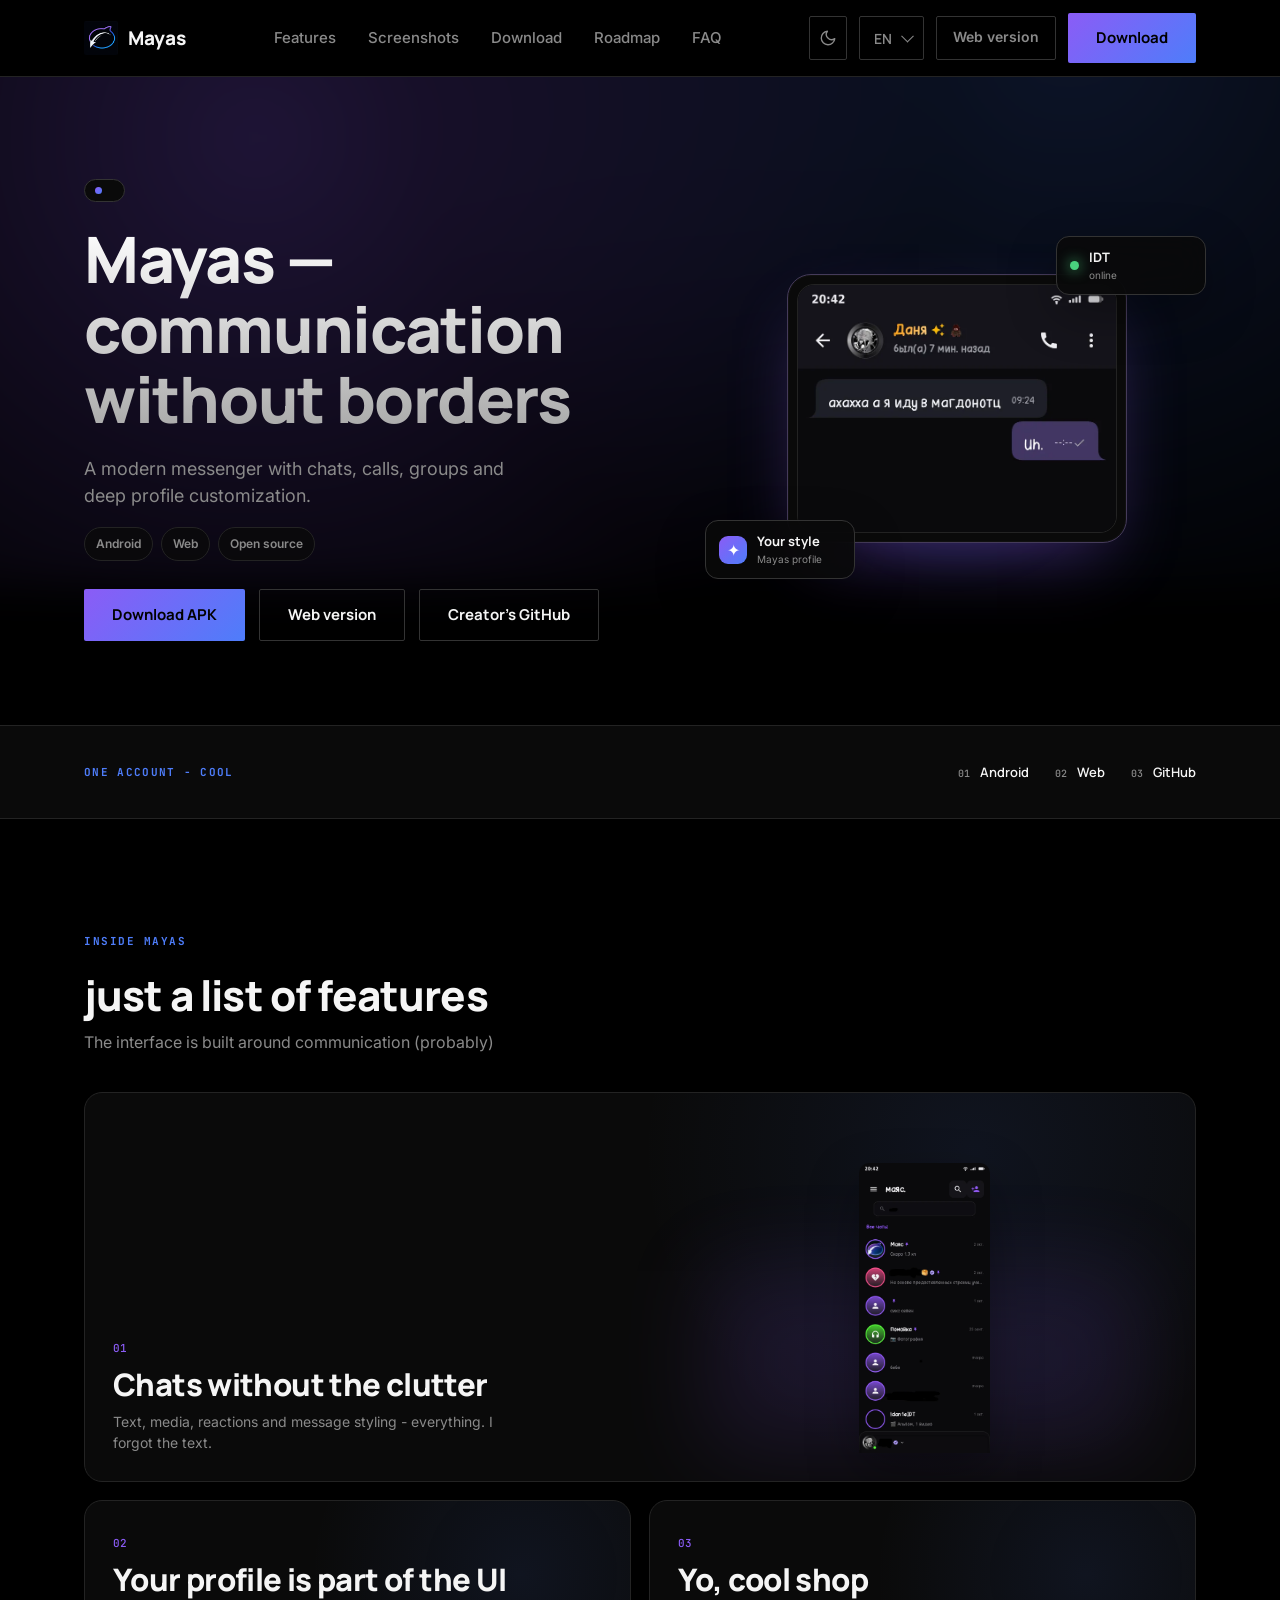
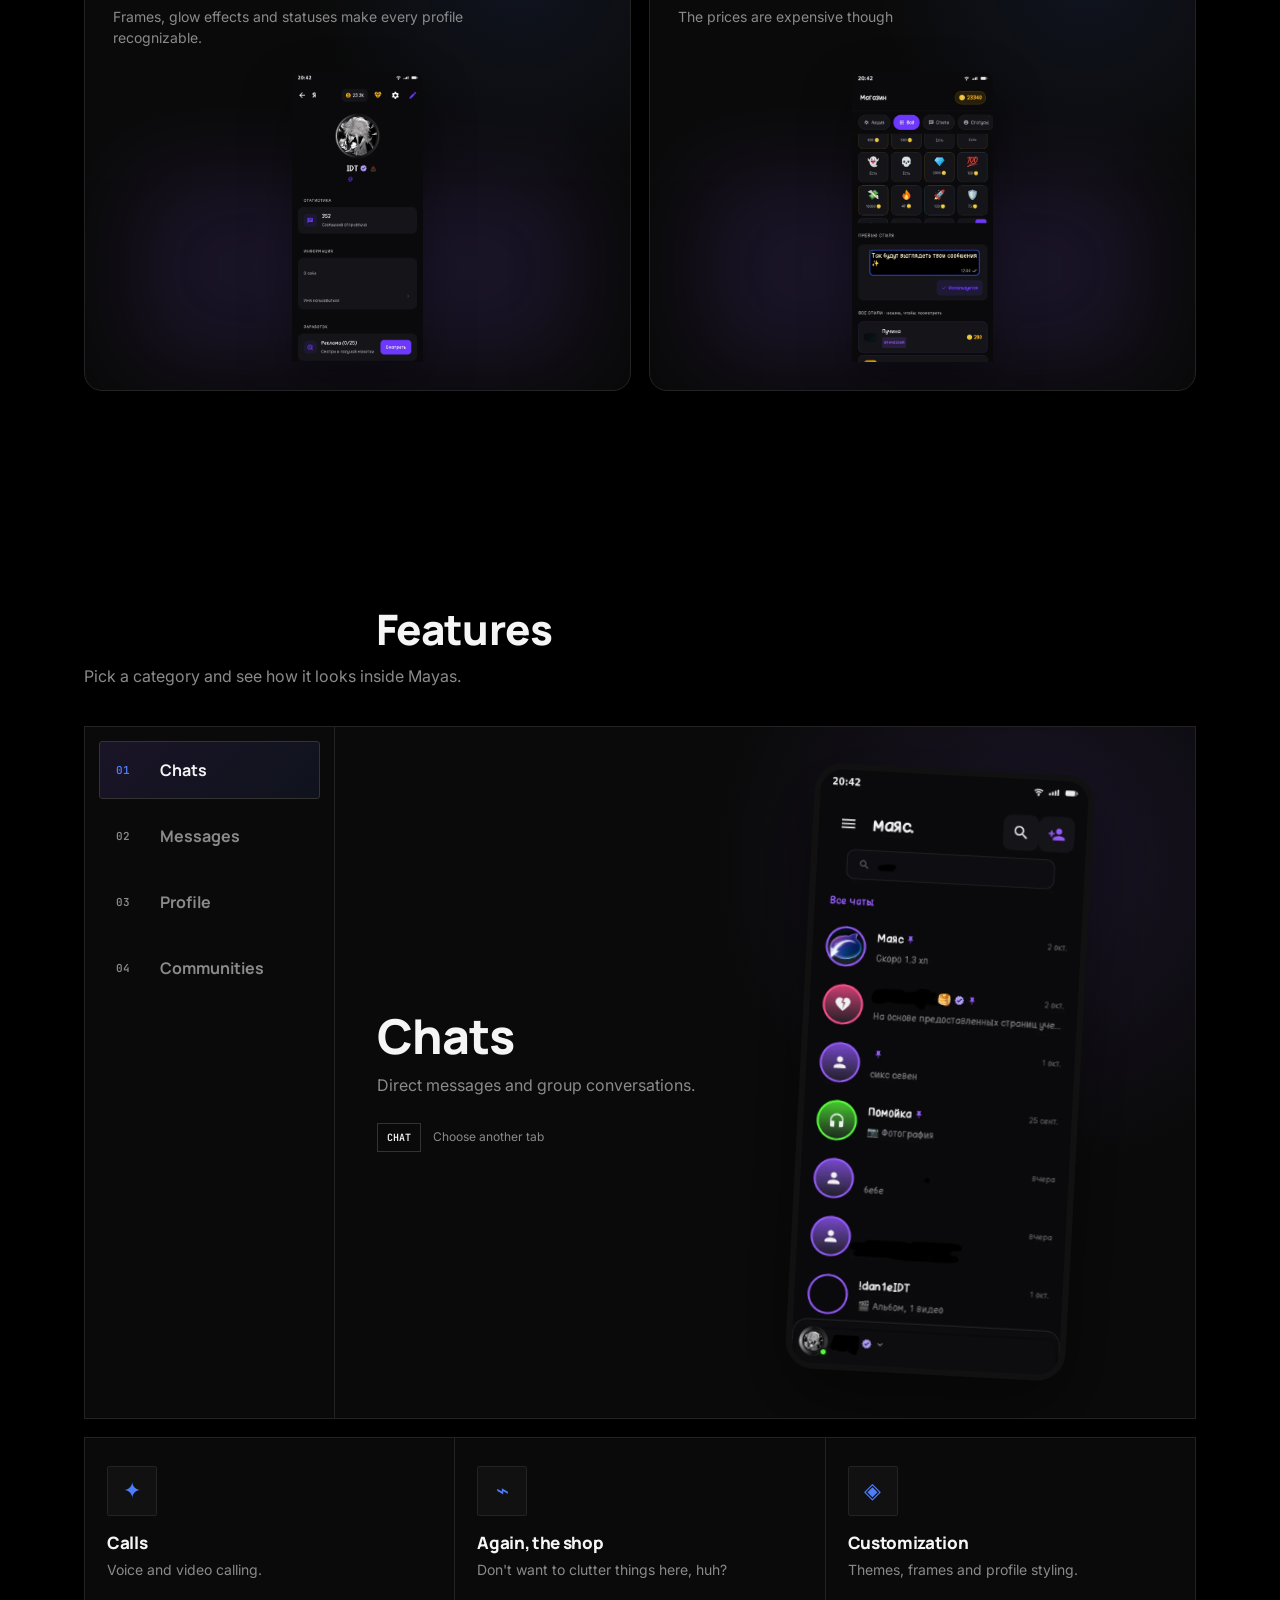
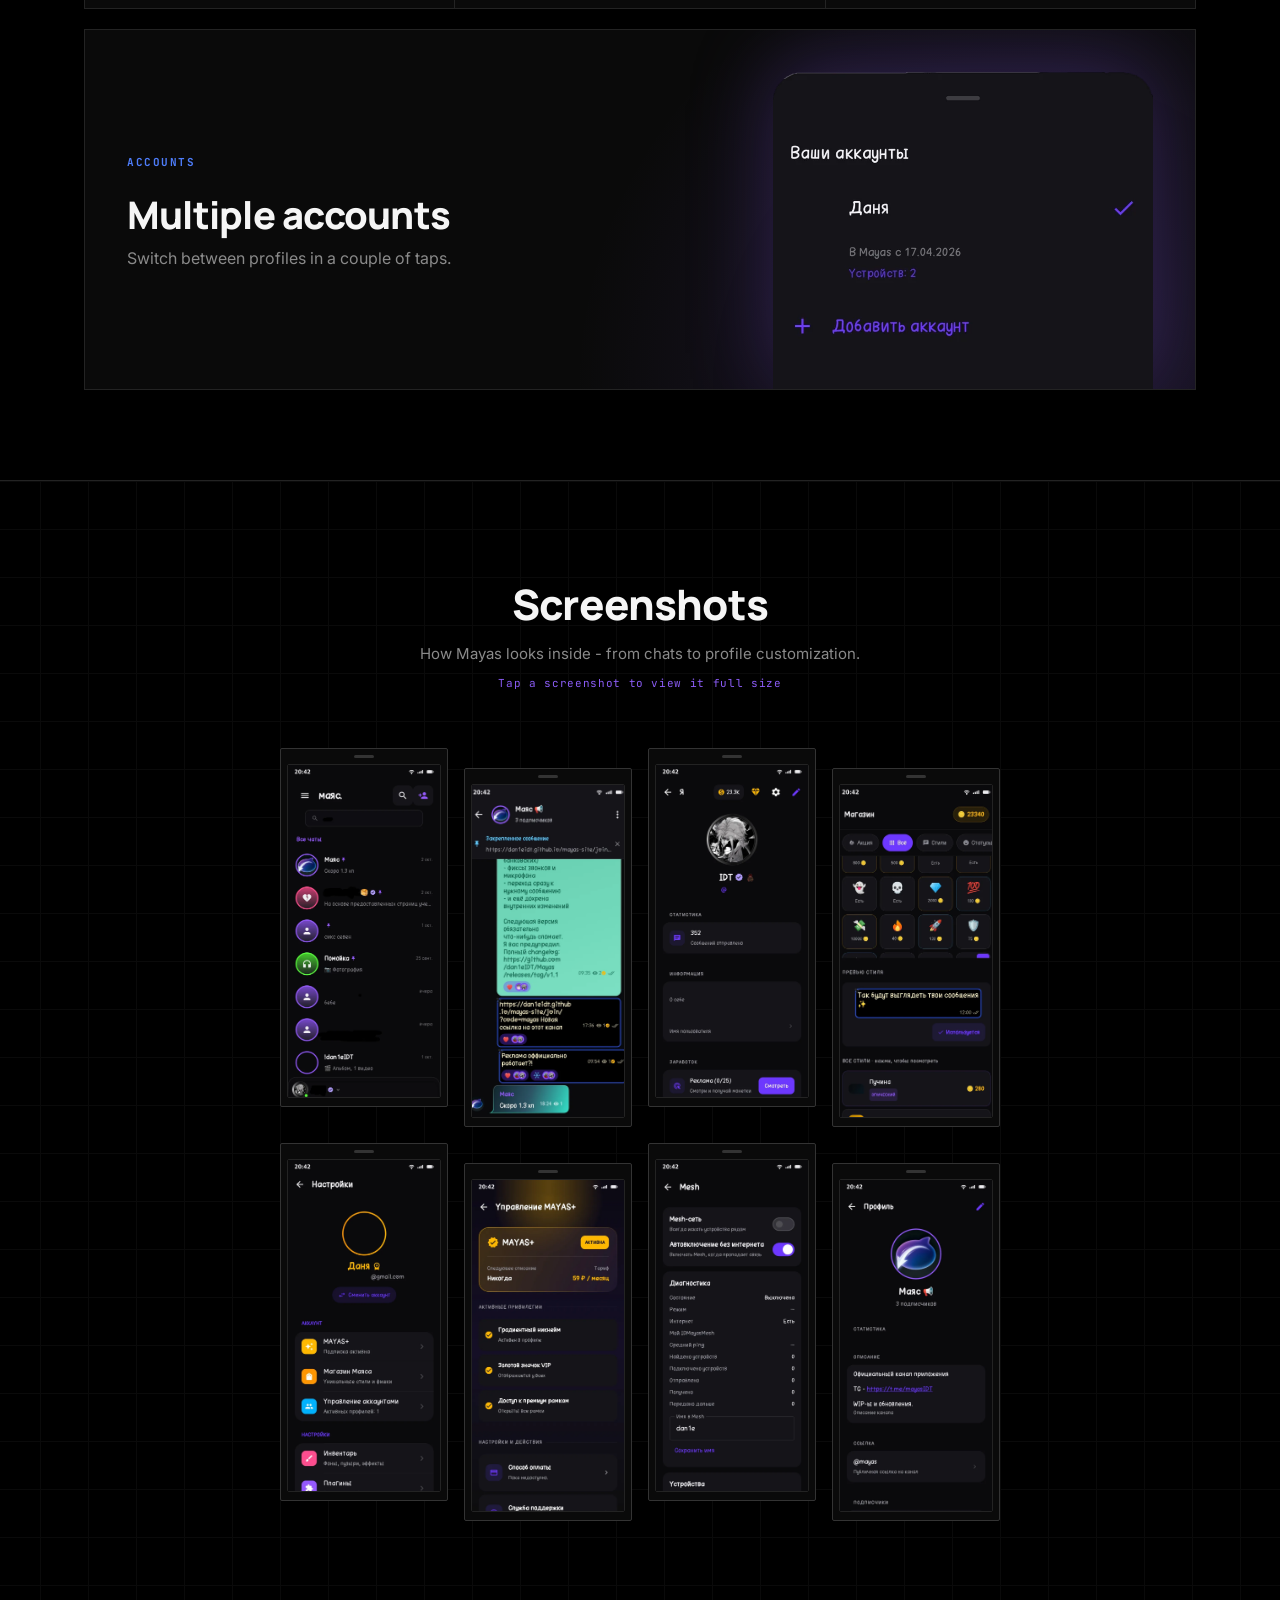
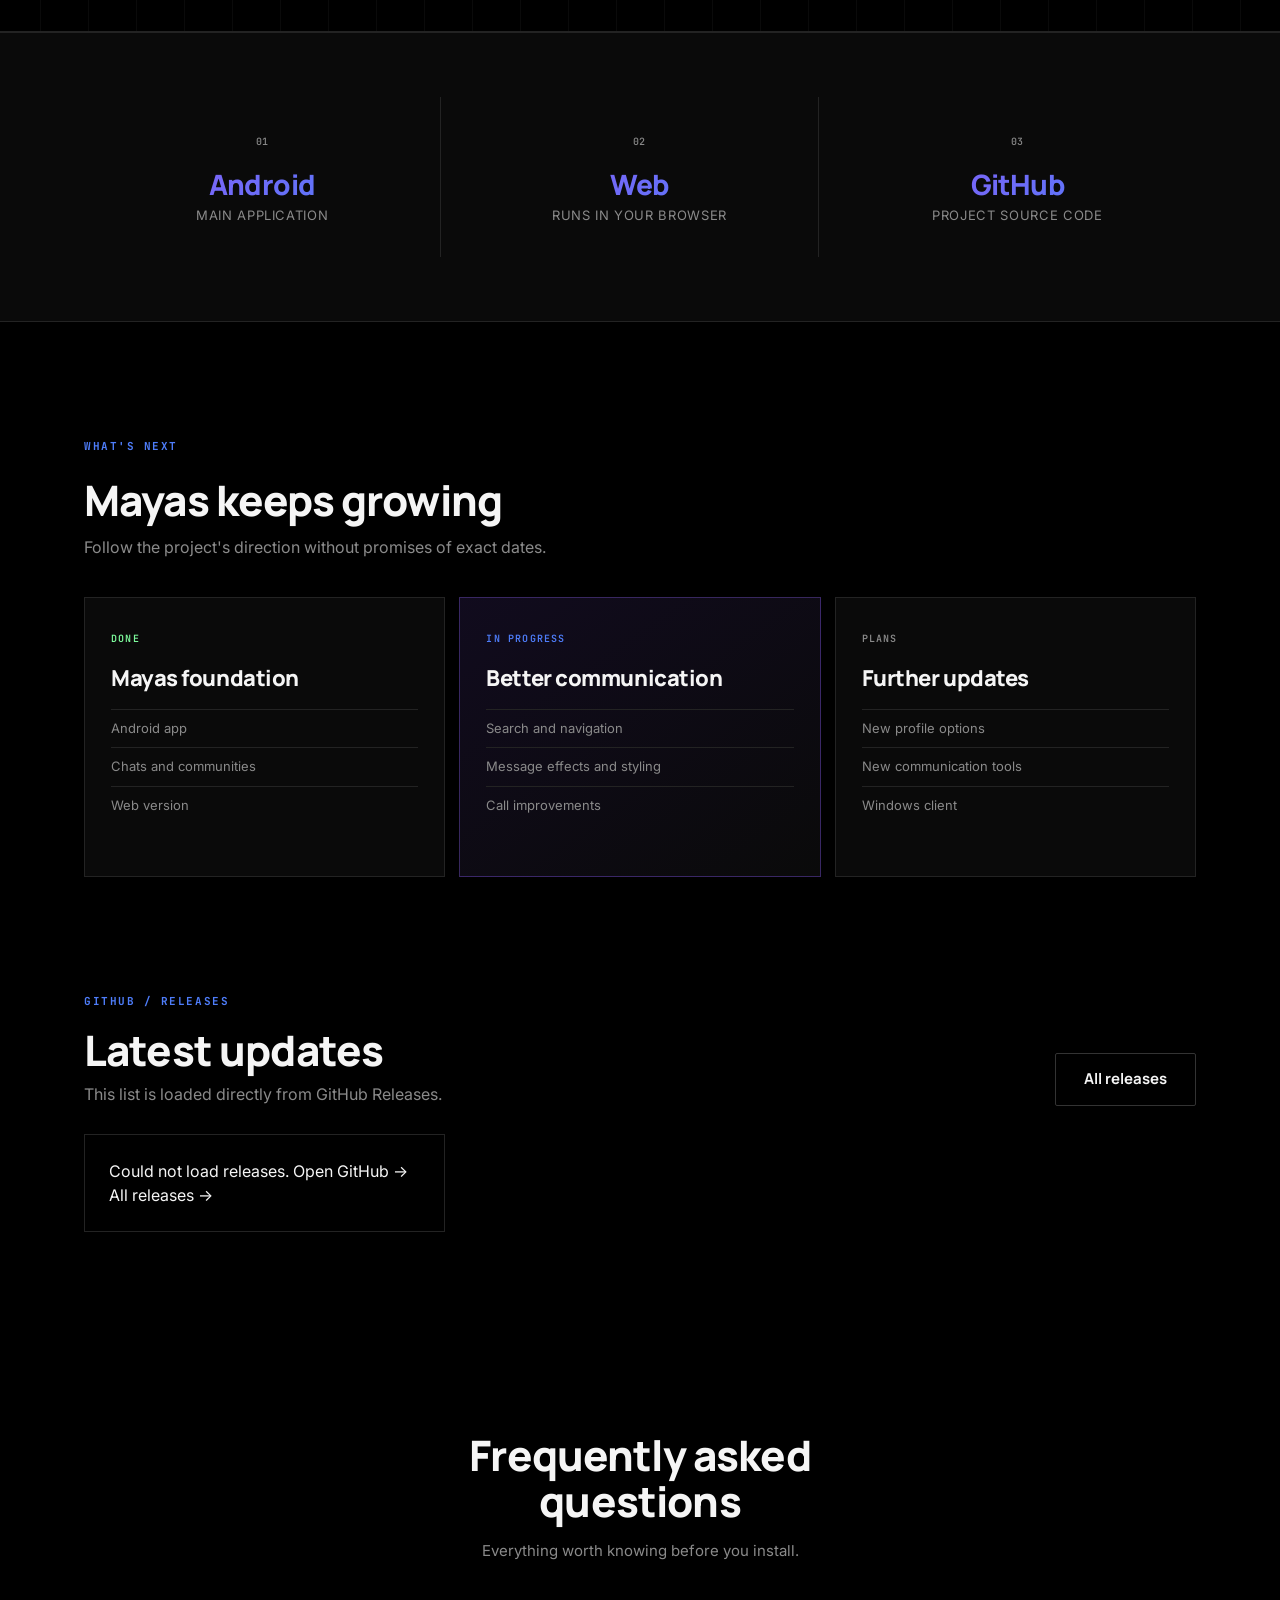
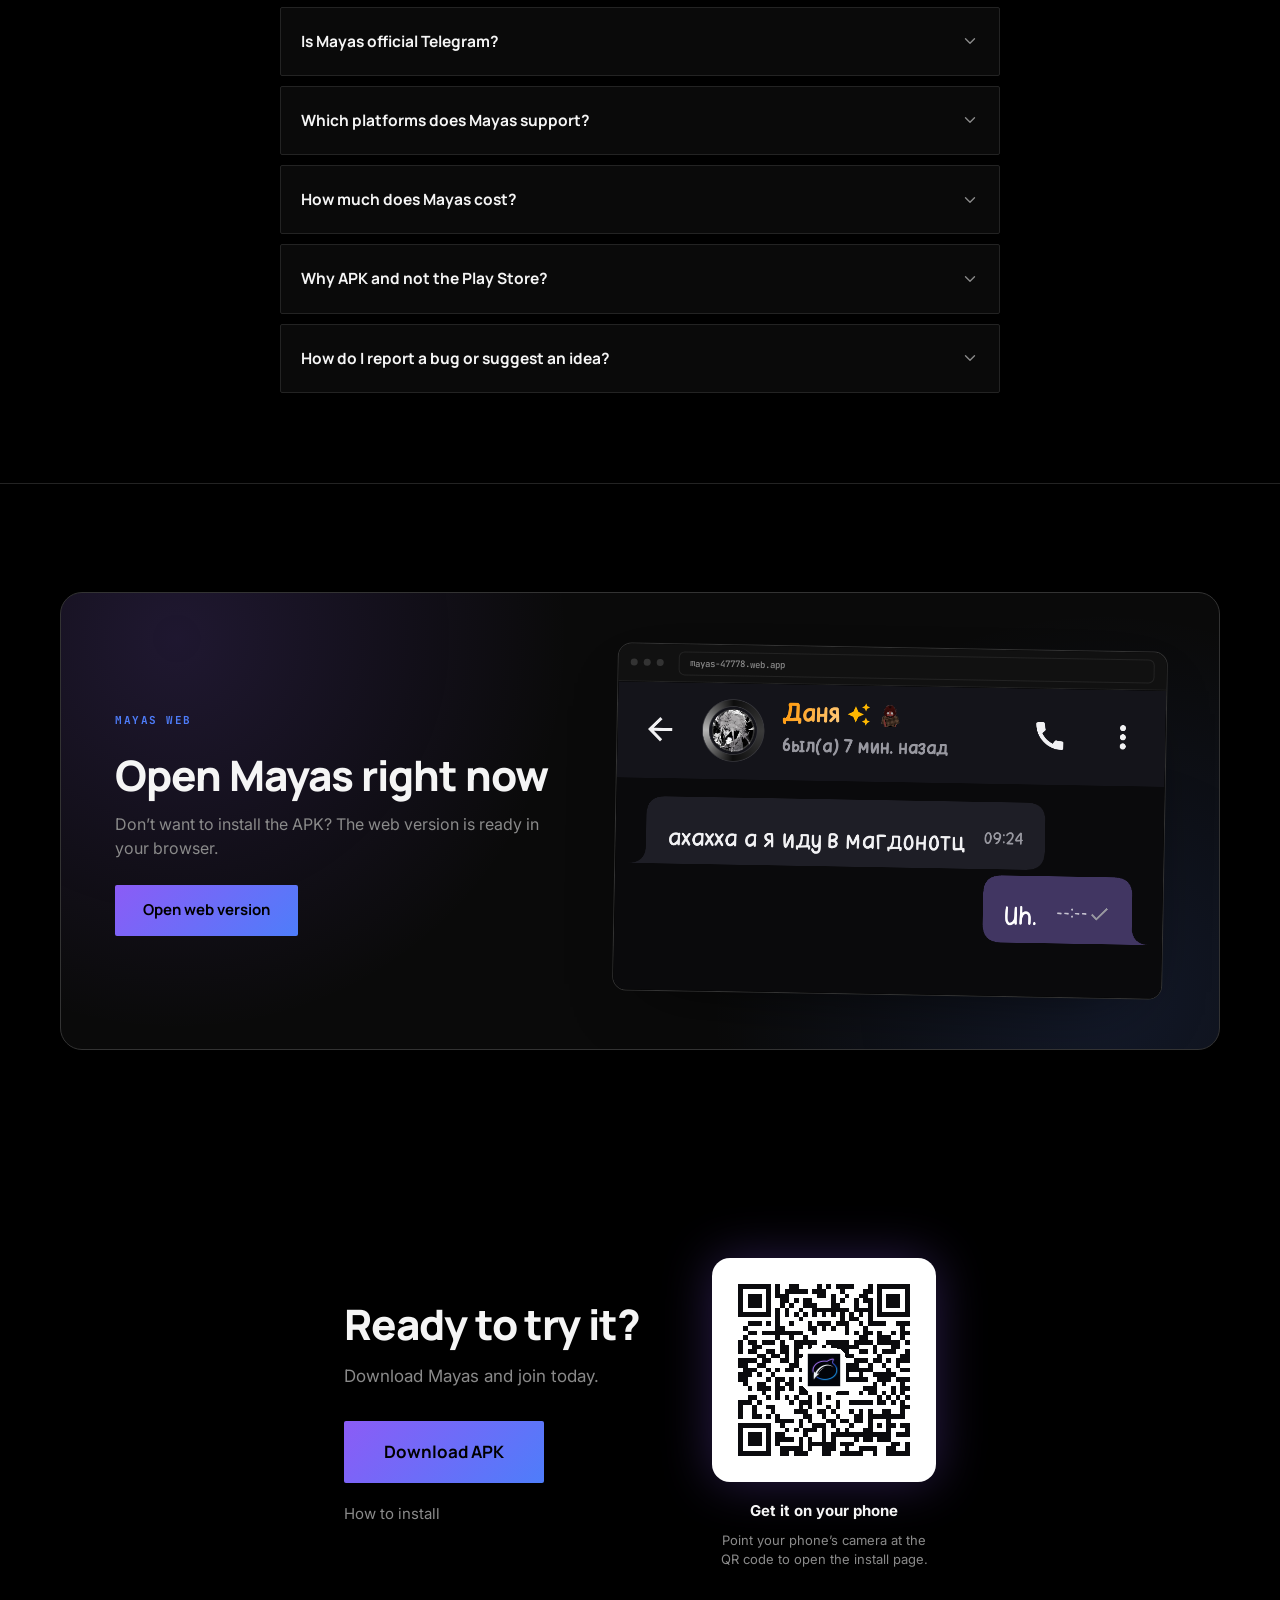
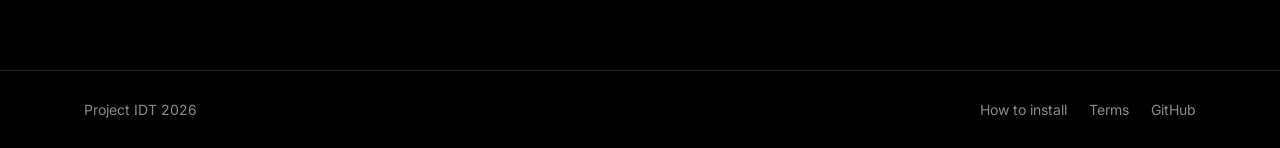
==== commit 659aed99: "для тындекса" ====
--- a/index.html
+++ b/index.html
@@ -4,7 +4,7 @@
 <head>
     <meta charset="UTF-8">
     <meta name="google-site-verification" content="UQ3hJtpeZolY_0ev39SC3MqFQp-1guD1jHJbRdCWzvQ" />
-    <meta name="yandex-verification" content="5643a07ff24f2ec0" />
+    <meta name="yandex-verification" content="50db2838363483e3" />
     <meta name="viewport" content="width=device-width, initial-scale=1.0">
     <title data-i18n="meta_title">Mayas — мессенджер для Android: чаты, звонки, каналы</title>
 
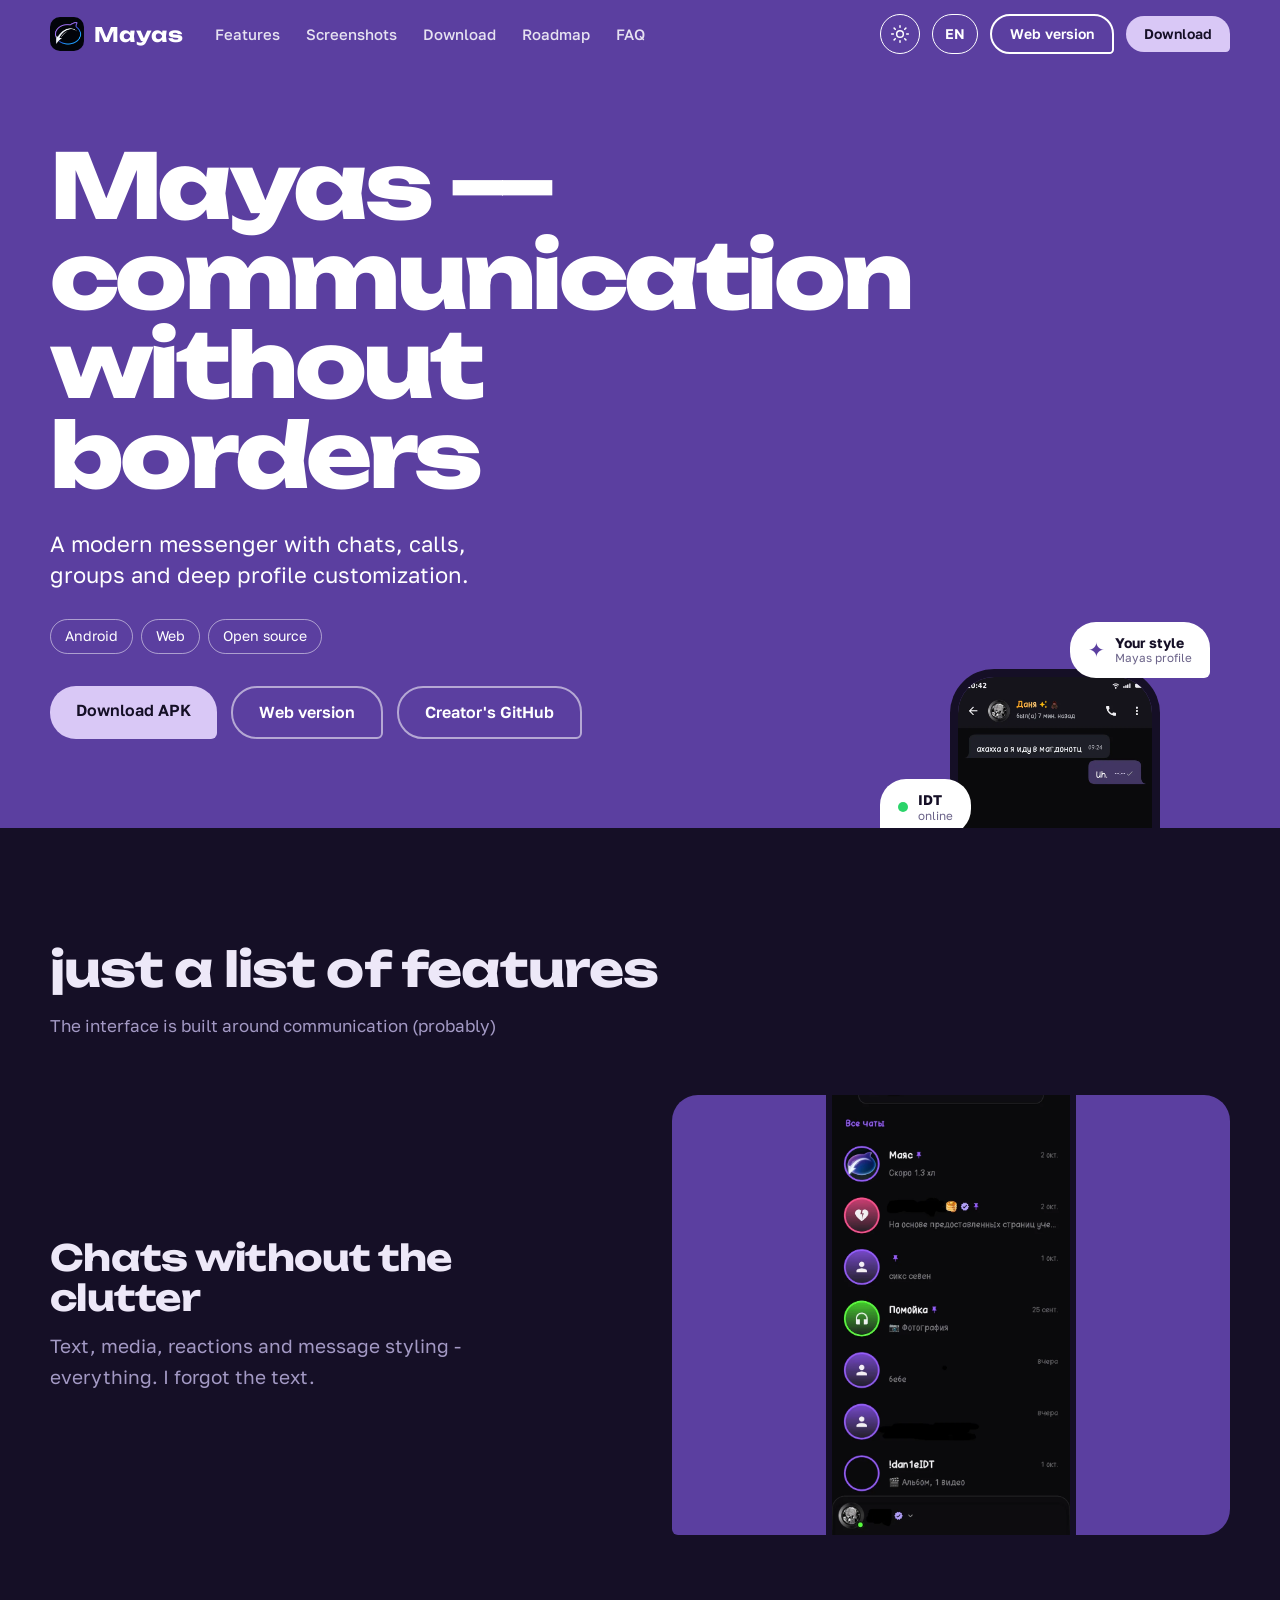
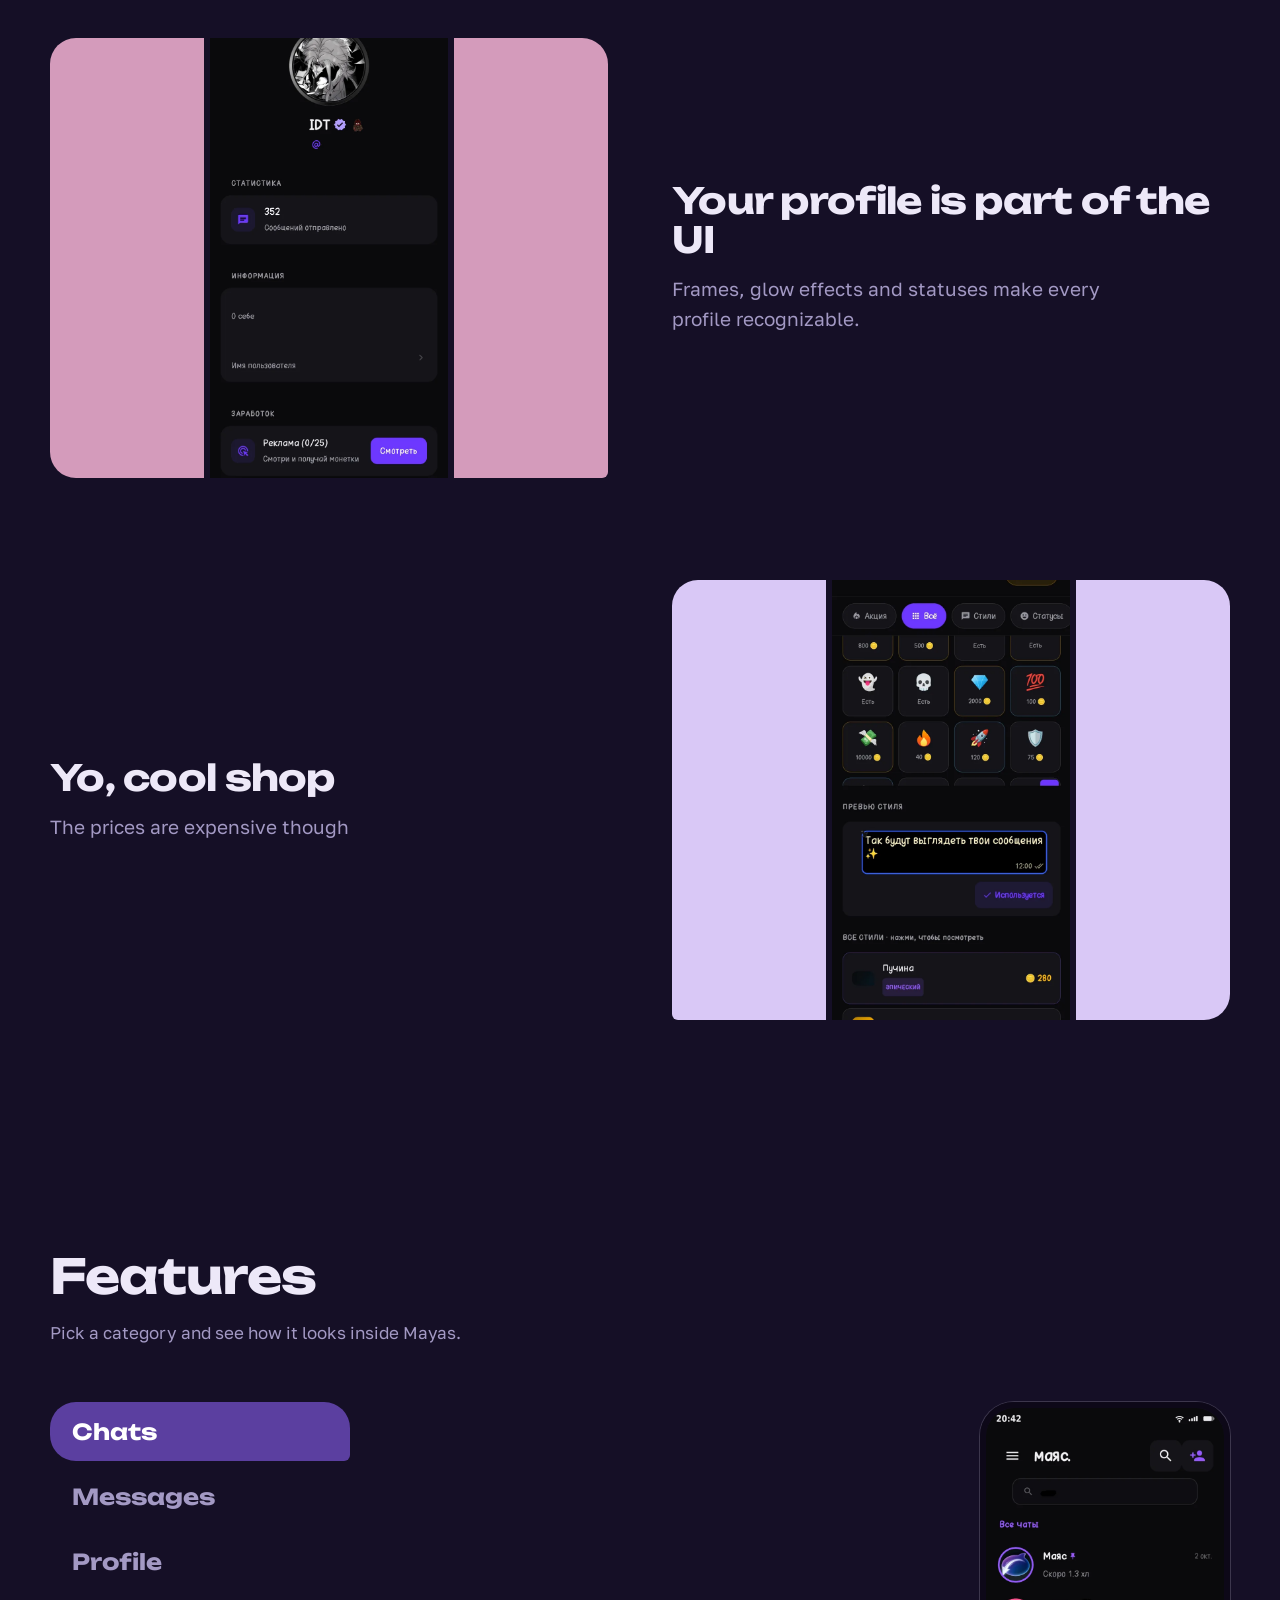
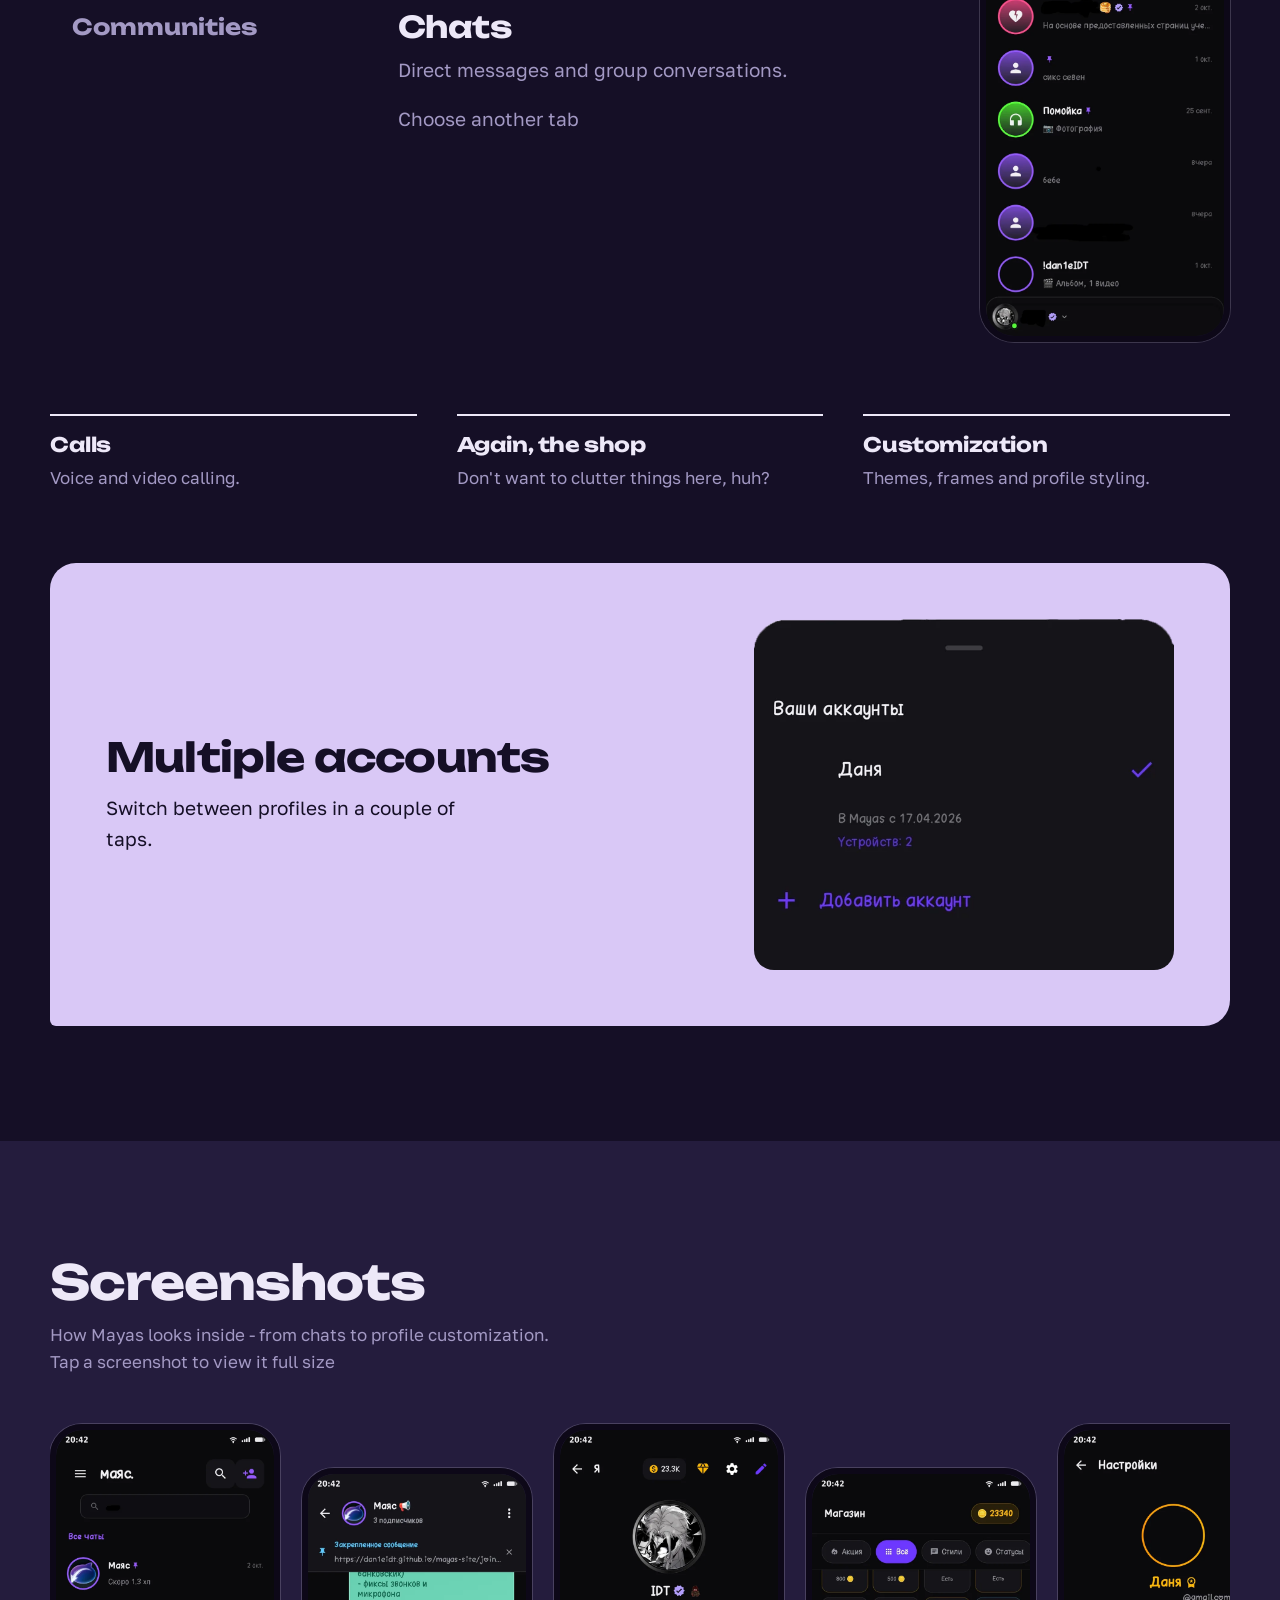
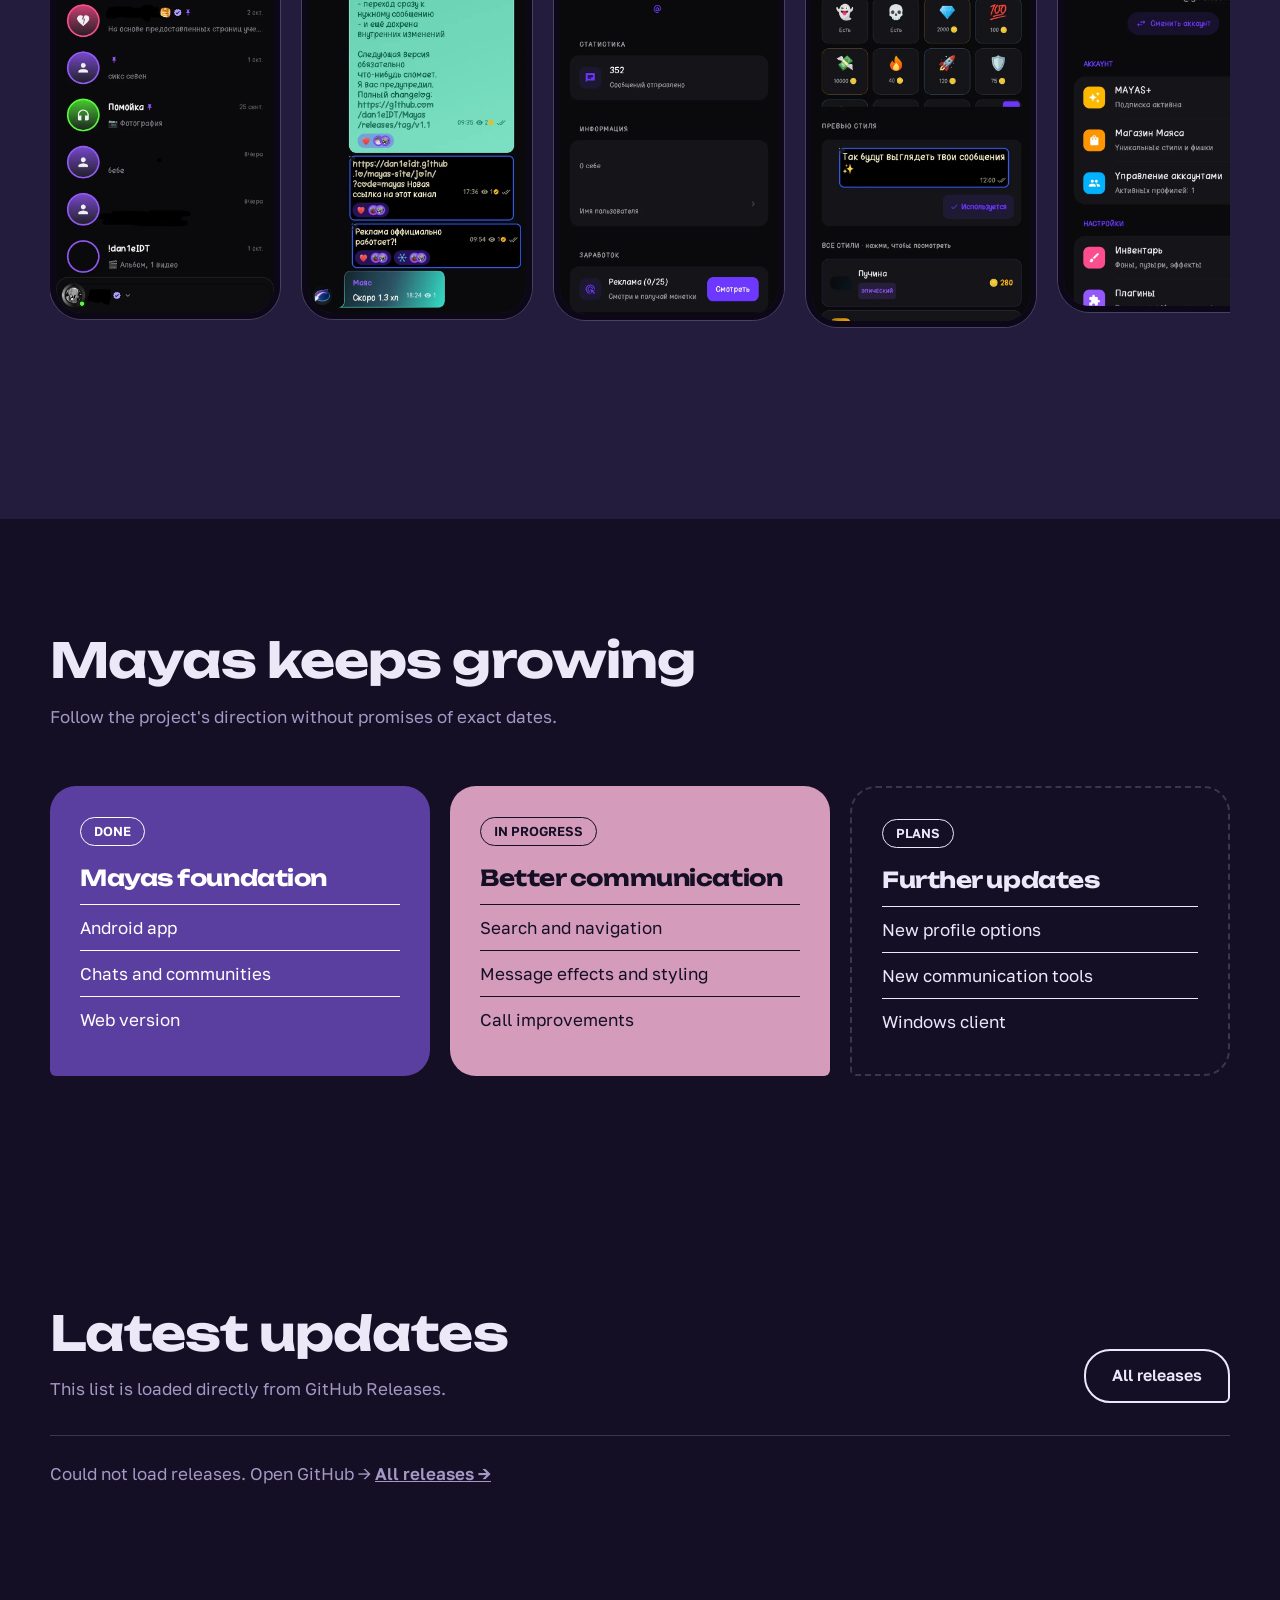
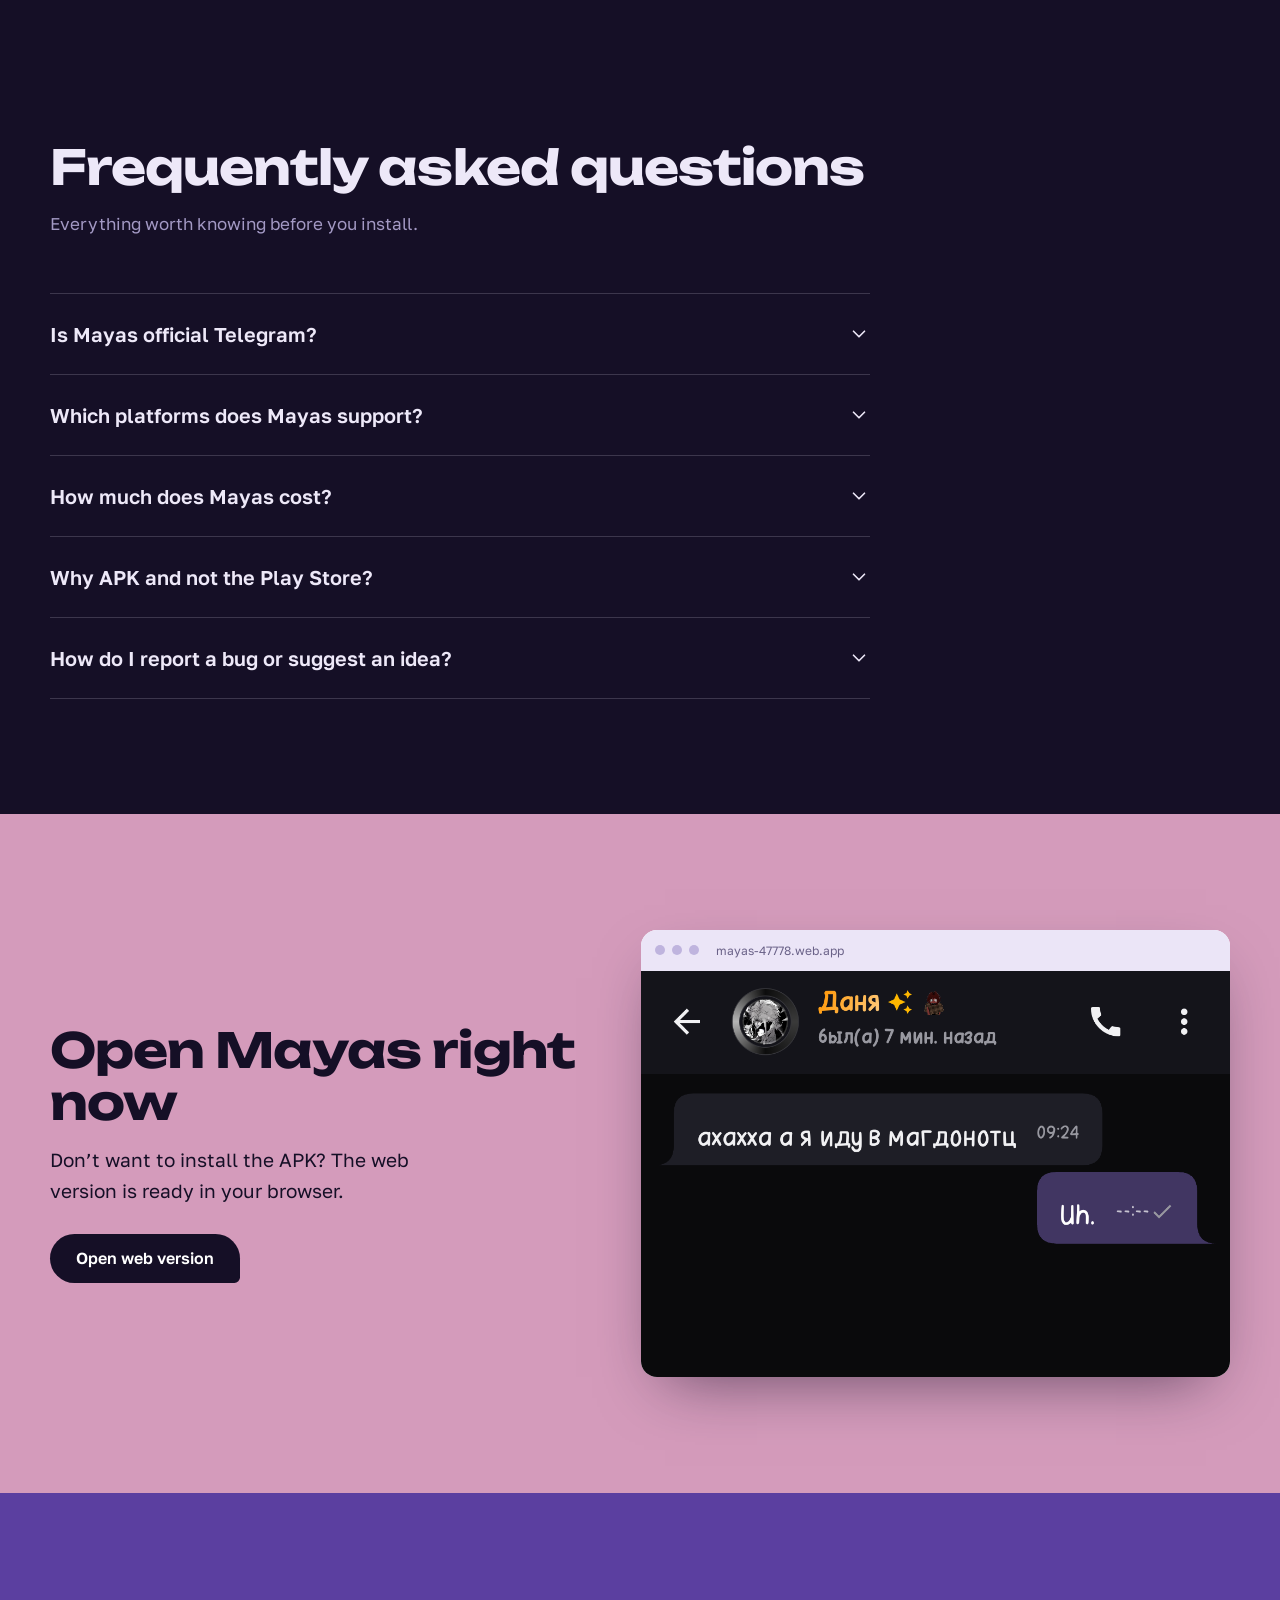
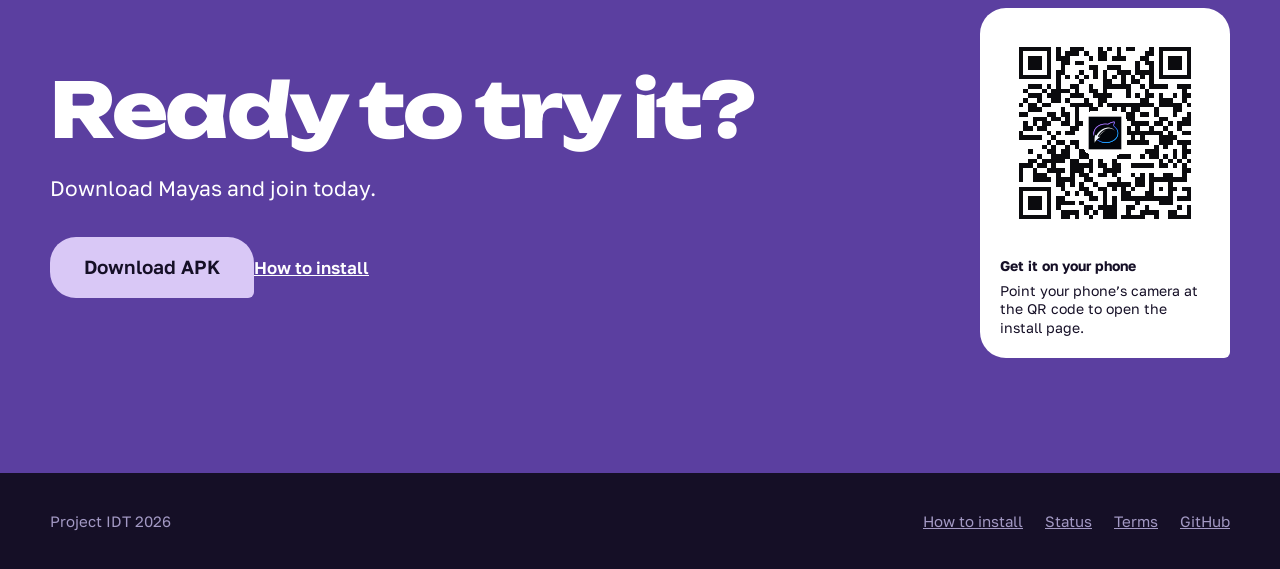
==== commit 10c0d102: "V5" ====
--- a/index.html
+++ b/index.html
@@ -10,7 +10,7 @@
 
     <meta name="description" data-i18n-attr="content" data-i18n="meta_description" content="Mayas — бесплатный мессенджер с открытым кодом для Android и веба: чаты, звонки, группы, каналы, несколько аккаунтов и кастомизация профиля. Скачать APK.">
     <meta name="robots" content="index, follow">
-    <meta name="theme-color" content="#000000">
+    <meta name="theme-color" content="#5b3fa0">
     <link rel="canonical" href="https://mayasapp.ru/">
 
     <meta property="og:type" content="website">
@@ -35,469 +35,73 @@
 
     <link rel="preconnect" href="https://fonts.googleapis.com">
     <link crossorigin href="https://fonts.gstatic.com" rel="preconnect">
-    <link href="https://fonts.googleapis.com/css2?family=Manrope:wght@500;600;700;800&family=Inter:wght@400;500;600;700&family=JetBrains+Mono:wght@500&family=Noto+Sans+JP:wght@500;700&display=swap" rel="stylesheet">
-
-    <link rel="stylesheet" href="style.css">
+    <link href="https://fonts.googleapis.com/css2?family=Unbounded:wght@600;700;800&family=Golos+Text:wght@400;500;600&family=Noto+Sans+JP:wght@500;700&display=swap" rel="stylesheet">
+
+    <link rel="stylesheet" href="assets/main.css">
 </head>
 <body>
-
-<header class="navbar">
-    <div class="container nav-content">
-
-        <div class="logo">
-            <img class="logo-icon" src="assets/app_icon.png" alt="Mayas">
-            <span>Mayas</span>
-        </div>
-
-        <nav id="siteNav">
-            <a href="#features" data-i18n="nav_features">Возможности</a>
-            <a href="#screenshots" data-i18n="nav_screenshots">Скриншоты</a>
-            <a href="#download" data-i18n="nav_download">Скачать</a>
-            <a href="#roadmap" data-i18n="nav_roadmap">Roadmap</a>
-            <a href="#faq" data-i18n="nav_faq">FAQ</a>
-            <a href="https://mayas-47778.web.app/" target="_blank" rel="noopener" class="nav-mobile-web" data-i18n="nav_web">Веб-версия</a>
-            <a href="https://github.com/dan1eIDT/Mayas/releases/latest" class="nav-mobile-download" data-apk data-i18n="download_btn">Скачать APK</a>
-        </nav>
-
-        <div class="nav-buttons">
-            <button id="themeToggle" class="theme-toggle" type="button" aria-label="Switch theme" title="Switch theme">
-                <svg class="icon-moon" viewBox="0 0 24 24" fill="none" stroke="currentColor" stroke-width="1.8" stroke-linecap="round" stroke-linejoin="round"><path d="M21 12.79A9 9 0 1 1 11.21 3 7 7 0 0 0 21 12.79z"/></svg>
-                <svg class="icon-sun" viewBox="0 0 24 24" fill="none" stroke="currentColor" stroke-width="1.8" stroke-linecap="round" stroke-linejoin="round"><circle cx="12" cy="12" r="4"/><path d="M12 2v2M12 20v2M4.93 4.93l1.41 1.41M17.66 17.66l1.41 1.41M2 12h2M20 12h2M6.34 17.66l-1.41 1.41M19.07 4.93l-1.41 1.41"/></svg>
-            </button>
-
-            <div class="lang-switch">
-                <select id="langSelect" aria-label="Language">
-                    <option value="ru">RU</option>
-                    <option value="en">EN</option>
-                    <option value="es">ES</option>
-                    <option value="de">DE</option>
-                    <option value="ja">JA</option>
-                </select>
-            </div>
-
-            <a href="https://mayas-47778.web.app/" class="nav-link-btn" target="_blank" rel="noopener" data-i18n="nav_web">
-                Веб-версия
-            </a>
-
-            <a href="https://github.com/dan1eIDT/Mayas/releases/latest" class="nav-button" data-apk target="_blank" rel="noopener noreferrer" data-i18n="nav_download_btn">
-                Скачать
-            </a>
-
-            <button id="menuToggle" class="menu-toggle" type="button" aria-label="Open menu" aria-expanded="false" aria-controls="siteNav">
-                <svg class="icon-burger" viewBox="0 0 24 24" fill="none" stroke="currentColor" stroke-width="1.8" stroke-linecap="round" stroke-linejoin="round"><path d="M3 6h18M3 12h18M3 18h18"/></svg>
-                <svg class="icon-close" viewBox="0 0 24 24" fill="none" stroke="currentColor" stroke-width="1.8" stroke-linecap="round" stroke-linejoin="round"><path d="M6 6l12 12M18 6L6 18"/></svg>
-            </button>
-        </div>
-
-    </div>
-</header>
-
+<header class="navbar"><div class="container nav-content">
+<a class="logo" href="./" style="text-decoration:none"><img class="logo-icon" src="assets/app_icon.png" alt="Mayas"><span>Mayas</span></a>
+<nav id="siteNav"><a href="#features" data-i18n="nav_features">Возможности</a><a href="#screenshots" data-i18n="nav_screenshots">Скриншоты</a><a href="#download" data-i18n="nav_download">Скачать</a><a href="#roadmap" data-i18n="nav_roadmap">Roadmap</a><a href="#faq" data-i18n="nav_faq"><details class="faq-item reveal"><summary><span data-i18n="faq_q1">Mayas — это официальный Telegram?</span><svg viewBox="0 0 24 24" fill="none" stroke="currentColor" stroke-width="1.8" stroke-linecap="round" stroke-linejoin="round"><path d="M6 9l6 6 6-6"/></svg></summary><p data-i18n="faq_a1">Нет. Mayas — самостоятельный независимый проект, разрабатываемый с нуля. Он не связан с Telegram, WhatsApp или другими мессенджерами.</p></details><details class="faq-item reveal"><summary><span data-i18n="faq_q2">На каких платформах доступен Mayas?</span><svg viewBox="0 0 24 24" fill="none" stroke="currentColor" stroke-width="1.8" stroke-linecap="round" stroke-linejoin="round"><path d="M6 9l6 6 6-6"/></svg></summary><p data-i18n="faq_a2">Android — через APK из GitHub Releases, а также веб-версия, которая открывается прямо в браузере без установки.</p></details><details class="faq-item reveal"><summary><span data-i18n="faq_q3">Сколько стоит Mayas?</span><svg viewBox="0 0 24 24" fill="none" stroke="currentColor" stroke-width="1.8" stroke-linecap="round" stroke-linejoin="round"><path d="M6 9l6 6 6-6"/></svg></summary><p data-i18n="faq_a3">Приложение бесплатно, исходный код открыт и доступен на GitHub. Подписка MAYAS+ пока в разработке (WIP).</p></details><details class="faq-item reveal"><summary><span data-i18n="faq_q4">Почему APK, а не Google Play?</span><svg viewBox="0 0 24 24" fill="none" stroke="currentColor" stroke-width="1.8" stroke-linecap="round" stroke-linejoin="round"><path d="M6 9l6 6 6-6"/></svg></summary><p data-i18n="faq_a4">Mayas — молодой независимый проект, публикация в Google Play пока не выполнена. APK устанавливается напрямую и обновляется через GitHub Releases.</p></details><details class="faq-item reveal"><summary><span data-i18n="faq_q5">Как сообщить об ошибке или предложить идею?</span><svg viewBox="0 0 24 24" fill="none" stroke="currentColor" stroke-width="1.8" stroke-linecap="round" stroke-linejoin="round"><path d="M6 9l6 6 6-6"/></svg></summary><p data-i18n="faq_a5">Через Issues в репозитории проекта на GitHub — ссылку можно найти в шапке сайта.</p></details></a><a href="https://mayas-47778.web.app/" class="nav-mobile-web" target="_blank" rel="noopener" data-i18n="nav_web">Веб-версия</a><a href="https://github.com/dan1eIDT/Mayas/releases/latest" class="nav-mobile-download" data-apk data-i18n="download_btn">Скачать APK</a></nav>
+<div class="nav-buttons"><button id="themeToggle" class="theme-toggle" type="button" aria-label="Switch theme"><svg class="i-a" viewBox="0 0 24 24" fill="none" stroke="currentColor" stroke-width="1.8" stroke-linecap="round" stroke-linejoin="round"><path d="M21 12.79A9 9 0 1 1 11.21 3 7 7 0 0 0 21 12.79z"/></svg><svg class="i-b" viewBox="0 0 24 24" fill="none" stroke="currentColor" stroke-width="1.8" stroke-linecap="round" stroke-linejoin="round"><circle cx="12" cy="12" r="4"/><path d="M12 2v2M12 20v2M4.93 4.93l1.41 1.41M17.66 17.66l1.41 1.41M2 12h2M20 12h2M6.34 17.66l-1.41 1.41M19.07 4.93l-1.41 1.41"/></svg></button>
+<div class="lang-switch"><select id="langSelect" aria-label="Language"><option value="ru">RU</option><option value="en">EN</option><option value="es">ES</option><option value="de">DE</option><option value="ja">JA</option></select></div>
+<a href="https://mayas-47778.web.app/" class="nav-link-btn" target="_blank" rel="noopener" data-i18n="nav_web">Веб-версия</a>
+<a href="https://github.com/dan1eIDT/Mayas/releases/latest" class="nav-button" data-apk target="_blank" rel="noopener noreferrer" data-i18n="nav_download_btn">Скачать</a>
+<button id="menuToggle" class="menu-toggle" type="button" aria-label="Menu" aria-expanded="false" aria-controls="siteNav"><svg class="i-a" viewBox="0 0 24 24" fill="none" stroke="currentColor" stroke-width="1.8" stroke-linecap="round" stroke-linejoin="round"><path d="M3 6h18M3 12h18M3 18h18"/></svg><svg class="i-b" viewBox="0 0 24 24" fill="none" stroke="currentColor" stroke-width="1.8" stroke-linecap="round" stroke-linejoin="round"><path d="M6 6l12 12M18 6L6 18"/></svg></button></div></div></header>
 <main>
-<section class="hero">
-
-    <div class="hero-bg"></div>
-
-    <div class="container hero-content">
-
-        <div class="hero-left">
-            <a href="https://github.com/dan1eIDT/Mayas/releases" class="version-badge" id="versionBadge" target="_blank" rel="noopener" hidden>
-                <span class="version-dot"></span>
-                <span id="versionBadgeText"></span>
-            </a>
-
-            <h1 data-i18n-html="hero_title">
-                Mayas — общение<br>
-                без границ
-            </h1>
-
-            <p data-i18n="hero_desc">
-                Современный мессенджер с чатами, звонками,
-                группами и глубокой кастомизацией профиля.
-            </p>
-
-            <div class="hero-pills" aria-label="Mayas highlights">
-                <span data-i18n="hero_pill1">Android</span>
-                <span data-i18n="hero_pill2">Web</span>
-                <span data-i18n="hero_pill3">Open source</span>
-            </div>
-
-            <div class="hero-buttons">
-
-                <a href="#download" class="btn-primary" data-i18n="hero_btn_download">
-                    Скачать APK
-                </a>
-
-                <a href="https://mayas-47778.web.app/" class="btn-secondary" target="_blank" rel="noopener" data-i18n="hero_btn_web">
-                    Веб-версия
-                </a>
-
-                <a href="https://github.com/dan1eIDT" class="btn-secondary" target="_blank" rel="noopener" data-i18n="hero_btn_github">
-                    GitHub создателя
-                </a>
-
-            </div>
-
-        </div>
-
-        <div class="hero-right">
-
-            <div class="hero-device-wrap">
-                <div class="float-card float-card-top">
-                    <span class="float-card-dot"></span>
-                    <div><strong>IDT</strong><small data-i18n="float_online">в сети</small></div>
-                </div>
-                <div class="phone">
-                    <div class="phone-shot">
-                        <img src="assets/hero.webp" alt="Диалог в мессенджере Mayas для Android" fetchpriority="high">
-                    </div>
-                </div>
-                <div class="float-card float-card-bottom">
-                    <span class="float-card-icon">✦</span>
-                    <div><strong data-i18n="float_custom">Смотри </strong><small data-i18n="float_profile">че могу</small></div>
-                </div>
-            </div>
-
-        </div>
-
-    </div>
-
-</section>
-
-<section class="platform-strip">
-    <div class="container platform-strip-inner reveal">
-        <span class="platform-kicker" data-i18n="platform_kicker">Один аккаунт - круто</span>
-        <div class="platform-items">
-            <span><b>01</b> Android</span>
-            <span><b>02</b> Web</span>
-            <span><b>03</b> GitHub</span>
-        </div>
-    </div>
-</section>
-
-<section class="showcase">
-    <div class="container">
-        <div class="section-heading reveal">
-            <span class="section-kicker" data-i18n="showcase_kicker">Внутри Mayas</span>
-            <h2 data-i18n="showcase_title">просто список функций</h2>
-            <p data-i18n="showcase_desc">Интерфейс построен вокруг общения (наверное)</p>
-        </div>
-
-        <div class="showcase-grid">
-            <article class="showcase-card showcase-card-large reveal">
-                <div class="showcase-copy">
-                    <span class="showcase-number">01</span>
-                    <h3 data-i18n="showcase1_title">Чаты без лишнего шума</h3>
-                    <p data-i18n="showcase1_desc">Текст, медиа, реакции и оформление сообщений - всё. я текст забыл</p>
-                </div>
-                <div class="showcase-image"><img src="assets/screenshot1.webp" alt="Mayas — список чатов" loading="lazy"></div>
-            </article>
-
-            <article class="showcase-card reveal">
-                <div class="showcase-copy">
-                    <span class="showcase-number">02</span>
-                    <h3 data-i18n="showcase2_title">Профиль — часть интерфейса</h3>
-                    <p data-i18n="showcase2_desc">Рамки, свечение и статусы позволяют сделать страницу пользователя узнаваемой.</p>
-                </div>
-                <div class="showcase-image"><img src="assets/screenshot7.webp" alt="Mayas — профиль" loading="lazy"></div>
-            </article>
-
-            <article class="showcase-card reveal">
-                <div class="showcase-copy">
-                    <span class="showcase-number">03</span>
-                    <h3 data-i18n="showcase3_title">Йоу крутой магазин</h3>
-                    <p data-i18n="showcase3_desc">Цены дорогие правда</p>
-                </div>
-                <div class="showcase-image"><img src="assets/screenshot4.webp" alt="Mayas — магазин" loading="lazy"></div>
-            </article>
-        </div>
-    </div>
-</section>
-
-<section id="features" class="features">
-    <div class="container">
-        <div class="section-heading reveal">
-            <h2 data-i18n="features_title">Возможности</h2>
-            <p data-i18n="features_desc">Нажми на категорию и посмотри, как она выглядит внутри приложения.</p>
-        </div>
-
-        <div class="feature-explorer reveal">
-            <div class="feature-tabs" role="tablist" aria-label="Mayas features">
-                <button class="feature-tab is-active" type="button" role="tab" aria-selected="true" data-feature="chat"><span>01</span><b data-i18n="feature1_title">Чаты</b></button>
-                <button class="feature-tab" type="button" role="tab" aria-selected="false" data-feature="messages"><span>02</span><b data-i18n="feature5_title">Сообщения</b></button>
-                <button class="feature-tab" type="button" role="tab" aria-selected="false" data-feature="profile"><span>03</span><b data-i18n="feature_profile_title">Профиль</b></button>
-                <button class="feature-tab" type="button" role="tab" aria-selected="false" data-feature="community"><span>04</span><b data-i18n="feature4_title">Сообщества</b></button>
-            </div>
-            <div class="feature-preview">
-                <div class="feature-preview-copy">
-                    <h3 id="featurePreviewTitle">Чаты</h3>
-                    <p id="featurePreviewDesc">Личные сообщения и групповые беседы.</p>
-                    <div class="feature-preview-meta"><span id="featurePreviewTag">CHAT</span><span data-i18n="feature_switch_hint">Выбери другую вкладку</span></div>
-                </div>
-                <div class="feature-preview-device"><img id="featurePreviewImage" src="assets/screenshot1.webp" alt="Mayas — чаты" loading="lazy"></div>
-            </div>
-        </div>
-
-        <div class="features-grid feature-mini-grid">
-            <div class="card reveal"><div class="icon"><span>✦</span></div><h3 data-i18n="feature2_title">Звонки</h3><p data-i18n="feature2_desc">Голосовая и видеосвязь.</p></div>
-            <div class="card reveal"><div class="icon"><span>⌁</span></div><h3 data-i18n="feature6_title">Снова магазин</h3><p data-i18n="feature6_desc">Не хочешь тут кучить чет , м?</p></div>
-            <div class="card reveal"><div class="icon"><span>◈</span></div><h3 data-i18n="feature7_title">Кастомизация</h3><p data-i18n="feature7_desc">Темы, рамки и оформление профиля.</p></div>
-        </div>
-
-        <div class="accounts-card reveal">
-            <div class="accounts-copy">
-                <span class="section-kicker" data-i18n="accounts_kicker">АККАУНТЫ</span>
-                <h3 data-i18n="accounts_title">Несколько аккаунтов</h3>
-                <p data-i18n="accounts_desc">Переключайся между профилями в пару касаний.</p>
-            </div>
-            <div class="accounts-visual">
-                <img src="assets/accounts-sheet.webp" alt="Mayas — переключение аккаунтов" loading="lazy">
-            </div>
-        </div>
-    </div>
-</section>
-
-<section id="screenshots" class="screenshots">
-
-    <div class="container">
-
-        <div class="screenshots-head">
-            <h2 data-i18n="screenshots_title">Скриншоты</h2>
-            <p data-i18n="screenshots_desc">Как маяс выглядит изнутри — от чатов до кастомизации профиля.</p>
-            <p class="screenshots-hint" data-i18n="screenshots_hint">Нажми на скриншот, чтобы посмотреть крупно</p>
-        </div>
-
-        <div class="screenshots-grid">
-
-            <div class="shot reveal" data-cap="shot_cap_1">
-                <span class="shot-index">01</span>
-                <div class="shot-notch"></div>
-                <div class="shot-inner">
-                    <img src="assets/screenshot1.webp" alt="Mayas — список чатов" loading="lazy">
-                </div>
-            </div>
-
-            <div class="shot reveal" data-cap="shot_cap_2">
-                <span class="shot-index">02</span>
-                <div class="shot-notch"></div>
-                <div class="shot-inner">
-                    <img src="assets/screenshot5.webp" alt="Mayas — канал" loading="lazy">
-                </div>
-            </div>
-
-            <div class="shot reveal" data-cap="shot_cap_3">
-                <span class="shot-index">03</span>
-                <div class="shot-notch"></div>
-                <div class="shot-inner">
-                    <img src="assets/screenshot7.webp" alt="Mayas — профиль" loading="lazy">
-                </div>
-            </div>
-
-            <div class="shot reveal" data-cap="shot_cap_4">
-                <span class="shot-index">04</span>
-                <div class="shot-notch"></div>
-                <div class="shot-inner">
-                    <img src="assets/screenshot4.webp" alt="Mayas — магазин" loading="lazy">
-                </div>
-            </div>
-
-            <div class="shot reveal" data-cap="shot_cap_5">
-                <span class="shot-index">05</span>
-                <div class="shot-notch"></div>
-                <div class="shot-inner">
-                    <img src="assets/screenshot2.webp" alt="Mayas — настройки" loading="lazy">
-                </div>
-            </div>
-
-            <div class="shot reveal" data-cap="shot_cap_6">
-                <span class="shot-index">06</span>
-                <div class="shot-notch"></div>
-                <div class="shot-inner">
-                    <img src="assets/screenshot3.webp" alt="Mayas — подписка MAYAS+" loading="lazy">
-                </div>
-            </div>
-
-            <div class="shot reveal" data-cap="shot_cap_7">
-                <span class="shot-index">07</span>
-                <div class="shot-notch"></div>
-                <div class="shot-inner">
-                    <img src="assets/screenshot6.webp" alt="Mayas — Mesh-сеть" loading="lazy">
-                </div>
-            </div>
-
-            <div class="shot reveal" data-cap="shot_cap_8">
-                <span class="shot-index">08</span>
-                <div class="shot-notch"></div>
-                <div class="shot-inner">
-                    <img src="assets/screenshot9.webp" alt="Mayas — профиль канала" loading="lazy">
-                </div>
-            </div>
-
-        </div>
-
-    </div>
-
-</section>
-
-<section class="stats">
-    <div class="container stats-grid reveal">
-        <div><span class="stat-mark">01</span><h3>Android</h3><p data-i18n="stats1_label">Основное приложение</p></div>
-        <div><span class="stat-mark">02</span><h3>Web</h3><p data-i18n="stats2_label">Работает прямо в браузере</p></div>
-        <div><span class="stat-mark">03</span><h3>GitHub</h3><p data-i18n="stats3_label">Исходный код проекта</p></div>
-    </div>
-</section>
-
-<section id="roadmap" class="roadmap">
-    <div class="container">
-        <div class="section-heading reveal">
-            <span class="section-kicker" data-i18n="roadmap_kicker">ЧТО ДАЛЬШЕ</span>
-            <h2 data-i18n="roadmap_title">Mayas продолжает расти</h2>
-            <p data-i18n="roadmap_desc">Здесь можно следить за направлениями проекта без обещаний точных дат.</p>
-        </div>
-        <div class="roadmap-grid">
-            <article class="roadmap-card is-done reveal"><span class="roadmap-state" data-i18n="roadmap_done">ГОТОВО</span><h3 data-i18n="roadmap_done_title">Основа Mayas</h3><ul><li data-i18n="roadmap_done_1">Android-приложение</li><li data-i18n="roadmap_done_2">Чаты и сообщества</li><li data-i18n="roadmap_done_3">Web-версия</li></ul></article>
-            <article class="roadmap-card is-next reveal"><span class="roadmap-state" data-i18n="roadmap_next">В РАБОТЕ</span><h3 data-i18n="roadmap_next_title">Развитие общения</h3><ul><li data-i18n="roadmap_next_1">Поиск и навигация</li><li data-i18n="roadmap_next_2">Эффекты и оформление сообщений</li><li data-i18n="roadmap_next_3">Улучшения звонков</li></ul></article>
-            <article class="roadmap-card reveal"><span class="roadmap-state" data-i18n="roadmap_plan">ПЛАНЫ</span><h3 data-i18n="roadmap_plan_title">Дальнейшие обновления</h3><ul><li data-i18n="roadmap_plan_1">Новые возможности профиля</li><li data-i18n="roadmap_plan_2">Новые инструменты общения</li><li data-i18n="roadmap_plan_3">Клиент для Windows </li></ul></article>
-        </div>
-    </div>
-</section>
-
-<section class="changelog">
-    <div class="container">
-        <div class="changelog-head reveal"><div><span class="section-kicker" data-i18n="changelog_kicker">GITHUB / RELEASES</span><h2 data-i18n="changelog_title">Последние обновления</h2><p data-i18n="changelog_desc">Список подтягивается напрямую из GitHub Releases.</p></div><a class="btn-secondary" href="https://github.com/dan1eIDT/Mayas/releases" target="_blank" rel="noopener" data-i18n="changelog_all">Все релизы</a></div>
-        <div id="releaseList" class="release-list" aria-live="polite"><div class="release-loading" data-i18n="changelog_loading">Загружаем релизы…</div></div>
-    </div>
-</section>
-
-<section id="faq" class="faq">
-
-    <div class="container">
-
-        <div class="faq-head reveal">
-            <h2 data-i18n="faq_title">Частые вопросы</h2>
-            <p data-i18n="faq_desc">Всё, что стоит знать перед установкой.</p>
-        </div>
-
-        <div class="faq-list">
-
-            <details class="faq-item reveal">
-                <summary>
-                    <span data-i18n="faq_q1">Mayas — это официальный Telegram?</span>
-                    <svg viewBox="0 0 24 24" fill="none" stroke="currentColor" stroke-width="1.8" stroke-linecap="round" stroke-linejoin="round"><path d="M6 9l6 6 6-6"/></svg>
-                </summary>
-                <p data-i18n="faq_a1">Нет. Mayas — самостоятельный независимый проект, разрабатываемый с нуля. Он не связан с Telegram, WhatsApp или другими мессенджерами.</p>
-            </details>
-
-            <details class="faq-item reveal">
-                <summary>
-                    <span data-i18n="faq_q2">На каких платформах доступен Mayas?</span>
-                    <svg viewBox="0 0 24 24" fill="none" stroke="currentColor" stroke-width="1.8" stroke-linecap="round" stroke-linejoin="round"><path d="M6 9l6 6 6-6"/></svg>
-                </summary>
-                <p data-i18n="faq_a2">Android — через APK из GitHub Releases, а также веб-версия, которая открывается прямо в браузере без установки.</p>
-            </details>
-
-            <details class="faq-item reveal">
-                <summary>
-                    <span data-i18n="faq_q3">Сколько стоит Mayas?</span>
-                    <svg viewBox="0 0 24 24" fill="none" stroke="currentColor" stroke-width="1.8" stroke-linecap="round" stroke-linejoin="round"><path d="M6 9l6 6 6-6"/></svg>
-                </summary>
-                <p data-i18n="faq_a3">Приложение полностью бесплатно. Исходный код открыт и доступен на GitHub.</p>
-            </details>
-
-            <details class="faq-item reveal">
-                <summary>
-                    <span data-i18n="faq_q4">Почему APK, а не Google Play?</span>
-                    <svg viewBox="0 0 24 24" fill="none" stroke="currentColor" stroke-width="1.8" stroke-linecap="round" stroke-linejoin="round"><path d="M6 9l6 6 6-6"/></svg>
-                </summary>
-                <p data-i18n="faq_a4">Mayas — молодой независимый проект, публикация в Google Play пока не выполнена. APK устанавливается напрямую и обновляется через GitHub Releases.</p>
-            </details>
-
-            <details class="faq-item reveal">
-                <summary>
-                    <span data-i18n="faq_q5">Как сообщить об ошибке или предложить идею?</span>
-                    <svg viewBox="0 0 24 24" fill="none" stroke="currentColor" stroke-width="1.8" stroke-linecap="round" stroke-linejoin="round"><path d="M6 9l6 6 6-6"/></svg>
-                </summary>
-                <p data-i18n="faq_a5">Через Issues в репозитории проекта на GitHub — ссылку можно найти в шапке сайта.</p>
-            </details>
-
-        </div>
-
-    </div>
-
-</section>
-
-<section class="web-cta">
-    <div class="container web-cta-inner reveal">
-        <div class="web-cta-copy">
-            <span class="section-kicker" data-i18n="web_kicker">MAYAS WEB</span>
-            <h2 data-i18n="web_title">Открой Mayas прямо сейчас</h2>
-            <p data-i18n="web_desc">Не хочешь устанавливать APK? Веб-версия уже готова и открывается в браузере.</p>
-            <a href="https://mayas-47778.web.app/" class="btn-primary" target="_blank" rel="noopener" data-i18n="web_btn">Открыть веб-версию</a>
-        </div>
-        <div class="browser-mockup">
-            <div class="browser-bar"><span></span><span></span><span></span><div>mayas-47778.web.app</div></div>
-            <div class="browser-screen"><img src="assets/screenshot8.png" alt="Mayas Web" loading="lazy"></div>
-        </div>
-    </div>
-</section>
-
-<section id="download" class="download">
-
-    <div class="container download-layout" id="downloadLayout">
-
-        <div class="download-copy">
-
-            <h2 data-i18n="download_title">Готов попробовать?</h2>
-
-            <p data-i18n="download_desc">
-                Скачай Mayas и присоединяйся уже сегодня.
-            </p>
-
-            <a href="https://github.com/dan1eIDT/Mayas/releases/latest" class="btn-primary big" data-apk data-i18n="download_btn">
-                Скачать APK
-            </a>
-
-            <p class="apk-meta" data-apk-meta hidden></p>
-
-            <a href="install/" class="download-install" data-install-link data-i18n="download_install">Как установить</a>
-
-        </div>
-
-        <div class="download-qr" id="downloadQr" hidden>
-            <div class="qr-box" id="qrBox"></div>
-            <strong data-i18n="qr_title">Скачать на телефон</strong>
-            <span data-i18n="qr_hint">Наведи камеру телефона на QR-код — откроется страница установки.</span>
-        </div>
-
-    </div>
-
-</section>
-
+<section class="hero"><div class="container hero-content">
+<div class="hero-left">
+<a href="https://github.com/dan1eIDT/Mayas/releases" class="version-badge" id="versionBadge" target="_blank" rel="noopener" hidden><span id="versionBadgeText"></span></a>
+<h1 data-i18n-html="hero_title">Mayas — общение<br>без границ</h1>
+<p data-i18n="hero_desc">Современный мессенджер с чатами, звонками, группами и глубокой кастомизацией профиля.</p>
+<div class="hero-pills"><span data-i18n="hero_pill1">Android</span><span data-i18n="hero_pill2">Web</span><span data-i18n="hero_pill3">Open source</span></div>
+<div class="hero-buttons"><a href="#download" class="btn-primary" data-i18n="hero_btn_download">Скачать APK</a><a href="https://mayas-47778.web.app/" class="btn-secondary" target="_blank" rel="noopener" data-i18n="hero_btn_web">Веб-версия</a><a href="https://github.com/dan1eIDT" class="btn-secondary" target="_blank" rel="noopener" data-i18n="hero_btn_github">GitHub создателя</a></div>
+</div>
+<div class="hero-device-wrap">
+<div class="float-card float-card-top"><span class="float-card-dot"></span><div><strong>IDT</strong><small data-i18n="float_online">в сети</small></div></div>
+<div class="phone"><img src="assets/hero.webp" alt="Диалог в мессенджере Mayas для Android" fetchpriority="high"></div>
+<div class="float-card float-card-bottom"><span class="float-card-icon">✦</span><div><strong data-i18n="float_custom">Смотри</strong><small data-i18n="float_profile">че могу</small></div></div>
+</div></div></section>
+<section class="showcase"><div class="container">
+<div class="section-heading reveal"><h2 data-i18n="showcase_title">просто список функций</h2><p data-i18n="showcase_desc">Интерфейс построен вокруг общения (наверное)</p></div>
+<div class="showcase-grid">
+<article class="showcase-card reveal"><div class="showcase-copy"><h3 data-i18n="showcase1_title">Чаты без лишнего шума</h3><p data-i18n="showcase1_desc">Текст, медиа, реакции и оформление сообщений - всё. я текст забыл</p></div><div class="showcase-image"><img src="assets/screenshot1.webp" alt="Mayas — список чатов" loading="lazy"></div></article>
+<article class="showcase-card reveal"><div class="showcase-copy"><h3 data-i18n="showcase2_title">Профиль — часть интерфейса</h3><p data-i18n="showcase2_desc">Рамки, свечение и статусы позволяют сделать страницу пользователя узнаваемой.</p></div><div class="showcase-image"><img src="assets/screenshot7.webp" alt="Mayas — профиль" loading="lazy"></div></article>
+<article class="showcase-card reveal"><div class="showcase-copy"><h3 data-i18n="showcase3_title">Йоу крутой магазин</h3><p data-i18n="showcase3_desc">Цены дорогие правда</p></div><div class="showcase-image"><img src="assets/screenshot4.webp" alt="Mayas — магазин" loading="lazy"></div></article>
+</div></div></section>
+<section id="features" class="features"><div class="container">
+<div class="section-heading reveal"><h2 data-i18n="features_title">Возможности</h2><p data-i18n="features_desc">Нажми на категорию и посмотри, как она выглядит внутри Mayas.</p></div>
+<div class="feature-explorer reveal">
+<div class="feature-tabs" role="tablist"><button class="feature-tab is-active" type="button" role="tab" aria-selected="true" data-feature="chat"><b data-i18n="feature1_title">Чаты</b></button><button class="feature-tab" type="button" role="tab" aria-selected="false" data-feature="messages"><b data-i18n="feature5_title">Сообщения</b></button><button class="feature-tab" type="button" role="tab" aria-selected="false" data-feature="profile"><b data-i18n="feature_profile_title">Профиль</b></button><button class="feature-tab" type="button" role="tab" aria-selected="false" data-feature="community"><b data-i18n="feature4_title">Сообщества</b></button></div>
+<div class="feature-preview"><div class="feature-preview-copy"><h3 id="featurePreviewTitle">Чаты</h3><p id="featurePreviewDesc">Личные сообщения и групповые беседы.</p><p class="feature-preview-meta" data-i18n="feature_switch_hint">Выбери другую вкладку</p></div><div class="feature-preview-device"><img id="featurePreviewImage" src="assets/screenshot1.webp" alt="Mayas — чаты" loading="lazy"></div></div>
+</div>
+<div class="feature-mini-grid">
+<div class="card reveal"><h3 data-i18n="feature2_title">Звонки</h3><p data-i18n="feature2_desc">Голосовая и видеосвязь.</p></div>
+<div class="card reveal"><h3 data-i18n="feature6_title">Снова магазин</h3><p data-i18n="feature6_desc">Не хочешь тут кучить чет , м?</p></div>
+<div class="card reveal"><h3 data-i18n="feature7_title">Кастомизация</h3><p data-i18n="feature7_desc">Темы, рамки и оформление профиля.</p></div>
+</div>
+<div class="accounts-card reveal"><div class="accounts-copy"><h3 data-i18n="accounts_title">Несколько аккаунтов</h3><p data-i18n="accounts_desc">Переключайся между профилями в пару касаний.</p></div><div class="accounts-visual"><img src="assets/accounts-sheet.webp" alt="Mayas — переключение аккаунтов" loading="lazy"></div></div>
+</div></section>
+<section id="screenshots" class="screenshots"><div class="container">
+<div class="screenshots-head"><h2 data-i18n="screenshots_title">Скриншоты</h2><p data-i18n="screenshots_desc">Как маяс выглядит изнутри — от чатов до кастомизации профиля.</p><p data-i18n="screenshots_hint">Нажми на скриншот, чтобы посмотреть крупно</p></div>
+<div class="screenshots-grid"><div class="shot reveal" data-cap="shot_cap_1"><div class="shot-inner"><img src="assets/screenshot1.webp" alt="Mayas — список чатов" loading="lazy"></div></div><div class="shot reveal" data-cap="shot_cap_2"><div class="shot-inner"><img src="assets/screenshot5.webp" alt="Mayas — канал" loading="lazy"></div></div><div class="shot reveal" data-cap="shot_cap_3"><div class="shot-inner"><img src="assets/screenshot7.webp" alt="Mayas — профиль" loading="lazy"></div></div><div class="shot reveal" data-cap="shot_cap_4"><div class="shot-inner"><img src="assets/screenshot4.webp" alt="Mayas — магазин" loading="lazy"></div></div><div class="shot reveal" data-cap="shot_cap_5"><div class="shot-inner"><img src="assets/screenshot2.webp" alt="Mayas — настройки" loading="lazy"></div></div><div class="shot reveal" data-cap="shot_cap_6"><div class="shot-inner"><img src="assets/screenshot3.webp" alt="Mayas — подписка MAYAS+" loading="lazy"></div></div><div class="shot reveal" data-cap="shot_cap_7"><div class="shot-inner"><img src="assets/screenshot6.webp" alt="Mayas — Mesh-сеть" loading="lazy"></div></div><div class="shot reveal" data-cap="shot_cap_8"><div class="shot-inner"><img src="assets/screenshot9.webp" alt="Mayas — профиль канала" loading="lazy"></div></div></div></div></section>
+<section id="roadmap" class="roadmap"><div class="container">
+<div class="section-heading reveal"><h2 data-i18n="roadmap_title">Mayas продолжает расти</h2><p data-i18n="roadmap_desc">Здесь можно следить за направлениями проекта без обещаний точных дат.</p></div>
+<div class="roadmap-grid"><article class="roadmap-card is-done reveal"><span class="roadmap-state" data-i18n="roadmap_done">ГОТОВО</span><h3 data-i18n="roadmap_done_title">Основа Mayas</h3><ul><li data-i18n="roadmap_done_1">Android-приложение</li><li data-i18n="roadmap_done_2">Чаты и сообщества</li><li data-i18n="roadmap_done_3">Web-версия</li></ul></article><article class="roadmap-card is-next reveal"><span class="roadmap-state" data-i18n="roadmap_next">В РАБОТЕ</span><h3 data-i18n="roadmap_next_title">Развитие общения</h3><ul><li data-i18n="roadmap_next_1">Поиск и навигация</li><li data-i18n="roadmap_next_2">Эффекты и оформление сообщений</li><li data-i18n="roadmap_next_3">Улучшения звонков</li></ul></article><article class="roadmap-card  reveal"><span class="roadmap-state" data-i18n="roadmap_plan">ПЛАНЫ</span><h3 data-i18n="roadmap_plan_title">Дальнейшие обновления</h3><ul><li data-i18n="roadmap_plan_1">Новые возможности профиля</li><li data-i18n="roadmap_plan_2">Новые инструменты общения</li><li data-i18n="roadmap_plan_3">Клиент для Windows</li></ul></article></div></div></section>
+<section class="changelog"><div class="container">
+<div class="changelog-head reveal"><div><h2 data-i18n="changelog_title">Последние обновления</h2><p data-i18n="changelog_desc">Список подтягивается напрямую из GitHub Releases.</p></div><a class="btn-secondary" href="https://github.com/dan1eIDT/Mayas/releases" target="_blank" rel="noopener" data-i18n="changelog_all">Все релизы</a></div>
+<div id="releaseList" class="release-list" aria-live="polite"><div class="release-loading" data-i18n="changelog_loading">Загружаем релизы…</div></div></div></section>
+<section id="faq" class="faq"><div class="container"><div class="faq-head reveal"><h2 data-i18n="faq_title">Частые вопросы</h2><p data-i18n="faq_desc">Всё, что стоит знать перед установкой.</p></div><div class="faq-list"><details class="faq-item reveal"><summary><span data-i18n="faq_q1">Mayas — это официальный Telegram?</span><svg viewBox="0 0 24 24" fill="none" stroke="currentColor" stroke-width="1.8" stroke-linecap="round" stroke-linejoin="round"><path d="M6 9l6 6 6-6"/></svg></summary><p data-i18n="faq_a1">Нет. Mayas — самостоятельный независимый проект, разрабатываемый с нуля. Он не связан с Telegram, WhatsApp или другими мессенджерами.</p></details><details class="faq-item reveal"><summary><span data-i18n="faq_q2">На каких платформах доступен Mayas?</span><svg viewBox="0 0 24 24" fill="none" stroke="currentColor" stroke-width="1.8" stroke-linecap="round" stroke-linejoin="round"><path d="M6 9l6 6 6-6"/></svg></summary><p data-i18n="faq_a2">Android — через APK из GitHub Releases, а также веб-версия, которая открывается прямо в браузере без установки.</p></details><details class="faq-item reveal"><summary><span data-i18n="faq_q3">Сколько стоит Mayas?</span><svg viewBox="0 0 24 24" fill="none" stroke="currentColor" stroke-width="1.8" stroke-linecap="round" stroke-linejoin="round"><path d="M6 9l6 6 6-6"/></svg></summary><p data-i18n="faq_a3">Приложение бесплатно, исходный код открыт и доступен на GitHub. Подписка MAYAS+ пока в разработке (WIP).</p></details><details class="faq-item reveal"><summary><span data-i18n="faq_q4">Почему APK, а не Google Play?</span><svg viewBox="0 0 24 24" fill="none" stroke="currentColor" stroke-width="1.8" stroke-linecap="round" stroke-linejoin="round"><path d="M6 9l6 6 6-6"/></svg></summary><p data-i18n="faq_a4">Mayas — молодой независимый проект, публикация в Google Play пока не выполнена. APK устанавливается напрямую и обновляется через GitHub Releases.</p></details><details class="faq-item reveal"><summary><span data-i18n="faq_q5">Как сообщить об ошибке или предложить идею?</span><svg viewBox="0 0 24 24" fill="none" stroke="currentColor" stroke-width="1.8" stroke-linecap="round" stroke-linejoin="round"><path d="M6 9l6 6 6-6"/></svg></summary><p data-i18n="faq_a5">Через Issues в репозитории проекта на GitHub — ссылку можно найти в шапке сайта.</p></details></div></div></section>
+<section class="web-cta"><div class="container web-cta-inner reveal"><div class="web-cta-copy"><h2 data-i18n="web_title">Открой Mayas прямо сейчас</h2><p data-i18n="web_desc">Не хочешь устанавливать APK? Веб-версия уже готова и открывается в браузере.</p><a href="https://mayas-47778.web.app/" class="btn-primary" target="_blank" rel="noopener" data-i18n="web_btn">Открыть веб-версию</a></div>
+<div class="browser-mockup"><div class="browser-bar"><span></span><span></span><span></span><div>mayas-47778.web.app</div></div><img src="assets/screenshot8.png" alt="Mayas Web" loading="lazy"></div></div></section>
+<section id="download" class="download"><div class="container download-layout" id="downloadLayout">
+<div class="download-copy"><h2 data-i18n="download_title">Готов попробовать?</h2><p data-i18n="download_desc">Скачай Mayas и присоединяйся уже сегодня.</p><a href="https://github.com/dan1eIDT/Mayas/releases/latest" class="btn-primary big" data-apk data-i18n="download_btn">Скачать APK</a><p class="apk-meta" data-apk-meta hidden></p><a href="install/" class="download-install" data-install-link data-i18n="download_install">Как установить</a></div>
+<div class="download-qr" id="downloadQr" hidden><div class="qr-box" id="qrBox"></div><strong data-i18n="qr_title">Скачать на телефон</strong><span data-i18n="qr_hint">Наведи камеру телефона на QR-код — откроется страница установки.</span></div>
+</div></section>
 </main>
-
-<footer>
-
-    <div class="container footer-content">
-
-        <span>Project IDT 2026</span>
-
-        <div>
-            <a href="install/" data-install-link data-i18n="download_install">How to install</a>
-            <a href="tos.html" data-i18n="footer_terms">Terms</a>
-            <a href="https://github.com/dan1eIDT" target="_blank" rel="noopener">GitHub</a>
-        </div>
-
-    </div>
-
-</footer>
-
-<div class="mobile-cta" id="mobileCta">
-    <a href="https://github.com/dan1eIDT/Mayas/releases/latest" class="btn-primary" data-apk data-i18n="download_btn">Скачать APK</a>
-</div>
-
-<script src="assets/vendor/qrcode.min.js"></script>
-<script src="assets/qr.js"></script>
-<script src="assets/apk.js"></script>
-<script>
+<footer><div class="container footer-content"><span>Project IDT 2026</span><div><a href="install/" data-install-link data-i18n="download_install">Как установить</a><a href="status/" data-i18n="footer_status">Статус</a><a href="tos.html" data-i18n="footer_terms">Условия</a><a href="https://github.com/dan1eIDT" target="_blank" rel="noopener">GitHub</a></div></div></footer>
+<div class="mobile-cta" id="mobileCta"><a href="https://github.com/dan1eIDT/Mayas/releases/latest" class="btn-primary" data-apk data-i18n="download_btn">Скачать APK</a></div>
+<script src="assets/vendor/qrcode.min.js"></script><script src="assets/qr.js"></script><script src="assets/apk.js"></script><script>
   const io = new IntersectionObserver((entries) => {
     entries.forEach(entry => {
       if (entry.isIntersecting) {
@@ -667,7 +271,7 @@
       download_install: "Как установить",
       qr_title: "Скачать на телефон",
       qr_hint: "Наведи камеру телефона на QR-код — откроется страница установки.",
-      footer_terms: "Условия",
+      footer_terms: "Условия", footer_status: "Статус",
       nav_faq: "FAQ",
       faq_title: "Частые вопросы",
       faq_desc: "Всё, что стоит знать перед установкой.",
@@ -765,7 +369,7 @@
       download_install: "How to install",
       qr_title: "Get it on your phone",
       qr_hint: "Point your phone’s camera at the QR code to open the install page.",
-      footer_terms: "Terms",
+      footer_terms: "Terms", footer_status: "Status",
       nav_faq: "FAQ",
       faq_title: "Frequently asked questions",
       faq_desc: "Everything worth knowing before you install.",
@@ -858,7 +462,7 @@
       download_install: "Cómo instalar",
       qr_title: "Descárgala en tu móvil",
       qr_hint: "Apunta la cámara del móvil al código QR para abrir la página de instalación.",
-      footer_terms: "Términos",
+      footer_terms: "Términos", footer_status: "Estado",
       nav_faq: "FAQ",
       faq_title: "Preguntas frecuentes",
       faq_desc: "Todo lo que conviene saber antes de instalar.",
@@ -951,7 +555,7 @@
       download_install: "So installierst du es",
       qr_title: "Aufs Handy laden",
       qr_hint: "Richte die Handykamera auf den QR-Code, um die Installationsseite zu öffnen.",
-      footer_terms: "Nutzungsbedingungen",
+      footer_terms: "Nutzungsbedingungen", footer_status: "Status",
       nav_faq: "FAQ",
       faq_title: "Häufig gestellte Fragen",
       faq_desc: "Alles Wichtige vor der Installation.",
@@ -1044,7 +648,7 @@
       download_install: "インストール方法",
       qr_title: "スマホで入手",
       qr_hint: "スマホのカメラでQRコードを読み取ると、インストールページが開きます。",
-      footer_terms: "利用規約",
+      footer_terms: "利用規約", footer_status: "ステータス",
       nav_faq: "FAQ",
       faq_title: "よくある質問",
       faq_desc: "インストール前に知っておきたいこと。",
@@ -1237,7 +841,6 @@
 
   loadReleases();
 </script>
-
 <div class="lightbox" id="lightbox" role="dialog" aria-modal="true" hidden>
     <button class="lb-btn lb-close" id="lbClose" type="button">
         <svg viewBox="0 0 24 24" fill="none" stroke="currentColor" stroke-width="2" stroke-linecap="round" stroke-linejoin="round"><path d="M6 6l12 12M18 6L6 18"/></svg>
@@ -1253,6 +856,7 @@
         <svg viewBox="0 0 24 24" fill="none" stroke="currentColor" stroke-width="2" stroke-linecap="round" stroke-linejoin="round"><path d="M9 5l7 7-7 7"/></svg>
     </button>
 </div>
+
 
 <script>
 (function () {
@@ -1392,6 +996,5 @@
   refreshLabels();
 })();
 </script>
-
 </body>
 </html>
--- a/assets/main.css
+++ b/assets/main.css
@@ -0,0 +1,162 @@
+/* Copyright (C) 2026 dan1eIDT */
+:root{--ultra:#5b3fa0;--pink:#d49bbb;--butter:#d9c8f6;--ink:#150f26;--bg:#150f26;--surface:#241c3d;--text:#ede8f8;--muted:#a399c4;--line:rgba(237,232,248,.18);--bar:rgba(21,15,38,.92);--display:"Unbounded","Noto Sans JP",sans-serif;--body:"Golos Text","Noto Sans JP",sans-serif;--sent:26px 26px 6px 26px;--recv:26px 26px 26px 6px}
+[data-theme=light]{--bg:#f1edf8;--surface:#fff;--text:#1e1733;--muted:#6a6288;--line:rgba(30,23,51,.18);--bar:rgba(241,237,248,.93)}
+*{box-sizing:border-box;margin:0;padding:0}
+html{scroll-behavior:smooth;scroll-padding-top:84px}
+html.nav-open,html.lb-lock{overflow:hidden}
+body{background:var(--bg);color:var(--text);font:400 17px/1.6 var(--body);-webkit-font-smoothing:antialiased}
+img{display:block;max-width:100%;height:auto}
+a{color:inherit}
+[hidden]{display:none!important}
+:focus-visible{outline:3px solid var(--pink);outline-offset:3px}
+.container{width:min(1180px,100% - 40px);margin:0 auto}
+h1,h2,h3{font-family:var(--display);line-height:1.1;letter-spacing:-.02em}
+h2{font-size:clamp(28px,4vw,48px);font-weight:700}
+.muted,.section-heading p,.faq-head p,.changelog-head p{color:var(--muted)}
+.btn-primary,.btn-secondary,.nav-button,.nav-link-btn{display:inline-block;padding:15px 26px;border-radius:var(--sent);font:600 16px/1.2 var(--body);text-decoration:none;cursor:pointer}
+.btn-primary,.nav-button{background:var(--butter);color:var(--ink)}
+.btn-secondary,.nav-link-btn{border:2px solid currentColor}
+.btn-primary.big{font-size:19px;padding:19px 34px}
+.navbar{position:fixed;inset:0 0 auto;z-index:50;height:68px;color:#fff}
+.navbar.scrolled{background:var(--bar);color:var(--text);-webkit-backdrop-filter:blur(12px);backdrop-filter:blur(12px);border-bottom:1px solid var(--line)}
+.nav-content{height:100%;display:flex;align-items:center;gap:32px}
+.logo{display:flex;align-items:center;gap:10px;font:700 20px var(--display)}
+.logo-icon{width:34px;height:34px;border-radius:10px}
+#siteNav{display:flex;gap:26px;margin-right:auto}
+#siteNav a{text-decoration:none;font-weight:500;font-size:15px;opacity:.85}
+#siteNav a:hover{opacity:1;text-decoration:underline;text-underline-offset:5px}
+.nav-mobile-web,.nav-mobile-download{display:none}
+.nav-buttons{display:flex;align-items:center;gap:12px}
+.nav-link-btn,.nav-button{padding:10px 18px;font-size:14px}
+.theme-toggle,.menu-toggle,.lang-switch select{height:40px;border:1.5px solid currentColor;border-radius:99px;background:none;color:inherit;cursor:pointer;font:600 14px var(--body)}
+.theme-toggle,.menu-toggle{width:40px;display:grid;place-items:center}
+.theme-toggle svg,.menu-toggle svg{width:20px;height:20px}
+.lang-switch select{padding:0 12px;appearance:none;text-align:center}
+.lang-switch option{color:#111}
+.theme-toggle .i-a,.menu-toggle{--x:0}
+.theme-toggle .i-a{display:none}
+[data-theme=light] .theme-toggle .i-a{display:block}
+[data-theme=light] .theme-toggle .i-b{display:none}
+.menu-toggle{display:none}
+.menu-toggle .i-b,.menu-toggle[aria-expanded=true] .i-a{display:none}
+.menu-toggle[aria-expanded=true] .i-b{display:block}
+.hero{background:var(--ultra);color:#fff;padding-top:68px;overflow:hidden}
+.hero-content{display:grid;grid-template-columns:1.25fr .75fr;gap:40px;align-items:end;min-height:min(760px,100svh - 68px)}
+.hero-left{padding:56px 0 72px;align-self:center}
+.version-badge{display:inline-block;margin-bottom:22px;padding:6px 14px;border-radius:99px;background:rgba(255,255,255,.16);font-size:14px;font-weight:500;text-decoration:none}
+.hero h1{font-size:clamp(42px,7vw,96px);font-weight:800;letter-spacing:-.04em;line-height:1}
+.hero-left>p{max-width:30ch;margin:28px 0;font-size:clamp(18px,2vw,22px);line-height:1.45}
+.hero-pills{display:flex;gap:8px;margin-bottom:32px;flex-wrap:wrap}
+.hero-pills span{padding:5px 14px;border:1.5px solid rgba(255,255,255,.5);border-radius:99px;font-size:14px}
+.hero-buttons{display:flex;gap:14px;flex-wrap:wrap}
+.hero-buttons .btn-secondary{border-color:rgba(255,255,255,.55)}
+.hero-device-wrap{position:relative;width:min(330px,100%);margin:0 auto}
+.phone{border:8px solid var(--ink);border-bottom:0;border-radius:44px 44px 0 0;overflow:hidden;max-height:620px;background:var(--ink)}
+.float-card{position:absolute;display:flex;gap:10px;align-items:center;padding:12px 18px;background:#fff;color:var(--ink);font-size:14px;line-height:1.25;animation:pop .5s cubic-bezier(.3,1.6,.5,1) backwards}
+.float-card small{display:block;color:#6a6288}
+.float-card-top{left:-70px;top:110px;border-radius:var(--recv);animation-delay:.5s}
+.float-card-bottom{right:-50px;bottom:150px;border-radius:var(--sent);animation-delay:.85s}
+.float-card-dot{width:10px;height:10px;border-radius:50%;background:#2bd46a}
+.float-card-icon{color:var(--ultra);font-size:20px}
+@keyframes pop{from{transform:scale(.4);opacity:0}}
+main>section:not(.hero){padding:clamp(64px,9vw,120px) 0}
+.section-heading,.faq-head{margin-bottom:56px}
+.section-heading h2,.faq-head h2,.changelog-head h2{margin-bottom:16px}
+.showcase-grid{display:flex;flex-direction:column;gap:clamp(56px,8vw,104px)}
+.showcase-card{display:grid;grid-template-columns:1fr 1fr;gap:clamp(24px,5vw,72px);align-items:center}
+.showcase-card:nth-child(even) .showcase-image{order:-1}
+.showcase-copy h3{font-size:clamp(24px,3vw,36px);font-weight:700;margin-bottom:14px}
+.showcase-copy p{color:var(--muted);max-width:36ch;font-size:19px}
+.showcase-image{height:440px;overflow:hidden;display:flex;justify-content:center;align-items:flex-end;background:var(--ultra);border-radius:var(--recv);padding:36px 0 0}
+.showcase-card:nth-child(2) .showcase-image{background:var(--pink);border-radius:var(--sent)}
+.showcase-card:nth-child(3) .showcase-image{background:var(--butter)}
+.showcase-image img{width:min(250px,60%);border:6px solid var(--ink);border-bottom:0;border-radius:30px 30px 0 0}
+.feature-explorer{display:grid;grid-template-columns:300px 1fr;gap:48px;margin-bottom:72px}
+.feature-tabs{display:flex;flex-direction:column;gap:6px}
+.feature-tab{padding:16px 22px;border:0;background:none;color:var(--muted);text-align:left;cursor:pointer;font:600 22px var(--display)}
+.feature-tab span{display:none}
+.feature-tab.is-active{background:var(--ultra);color:#fff;border-radius:var(--sent)}
+.feature-preview{display:grid;grid-template-columns:1fr 250px;gap:40px;align-items:center}
+.feature-preview h3{font-size:30px;margin-bottom:12px}
+.feature-preview p{color:var(--muted);font-size:19px}
+.feature-preview-meta{margin-top:18px;color:var(--muted);font-size:14px}
+.feature-preview-device img{border:6px solid #0d0818;border-radius:34px;box-shadow:0 0 0 1px var(--line)}
+.feature-mini-grid{display:grid;grid-template-columns:repeat(3,1fr);gap:40px;margin-bottom:72px}
+.card{border-top:2px solid var(--text);padding-top:18px}
+.card h3{font-size:20px;margin-bottom:8px}
+.card p{color:var(--muted)}
+.accounts-card{display:grid;grid-template-columns:1fr 1fr;gap:40px;align-items:center;padding:clamp(28px,5vw,56px);background:var(--butter);color:var(--ink);border-radius:var(--recv)}
+.accounts-card h3{font-size:clamp(26px,3.4vw,40px);margin-bottom:14px}
+.accounts-card p{font-size:19px;max-width:32ch}
+.accounts-visual img{border-radius:20px;margin-left:auto;max-width:420px;width:100%}
+.screenshots{background:var(--surface)}
+.screenshots-head{margin-bottom:40px}
+.screenshots-head h2{margin-bottom:12px}
+.screenshots-head p{color:var(--muted)}
+.screenshots-grid{display:flex;gap:22px;overflow-x:auto;scroll-snap-type:x mandatory;padding:8px 4px 40px}
+.shot{flex:0 0 230px;scroll-snap-align:start;cursor:zoom-in;align-self:flex-start}
+.shot:nth-child(even){margin-top:44px}
+.shot-inner{border:6px solid #0d0818;border-radius:32px;overflow:hidden;box-shadow:0 0 0 1px var(--line)}
+.roadmap-grid{display:grid;grid-template-columns:repeat(3,1fr);gap:20px}
+.roadmap-card{padding:30px;border-radius:var(--recv);border:2px dashed var(--line)}
+.roadmap-card.is-done{background:var(--ultra);color:#fff;border:0}
+.roadmap-card.is-next{background:var(--pink);color:var(--ink);border:0;border-radius:var(--sent)}
+.roadmap-state{display:inline-block;margin-bottom:20px;padding:3px 13px;border:1.5px solid currentColor;border-radius:99px;font-size:13px;font-weight:600}
+.roadmap-card h3{font-size:22px;margin-bottom:14px}
+.roadmap-card ul{list-style:none}
+.roadmap-card li{padding:9px 0;border-top:1px solid currentColor}
+.changelog-head{display:flex;justify-content:space-between;align-items:flex-end;gap:24px;margin-bottom:32px}
+.release-card{display:grid;grid-template-columns:190px 1fr auto;gap:8px 28px;align-items:baseline;padding:24px 0;border-top:1px solid var(--line)}
+.release-top{display:flex;flex-direction:column;gap:6px;align-items:flex-start;color:var(--muted);font-size:14px}
+.release-tag{padding:3px 12px;border:1.5px solid var(--line);border-radius:99px;font-weight:600;color:var(--text)}
+.is-latest .release-tag{background:var(--butter);border-color:var(--butter);color:var(--ink)}
+.release-card h3{font-size:18px;margin-bottom:4px}
+.release-card p{color:var(--muted);font-size:15px}
+.release-card a,.release-error a{font-weight:600;white-space:nowrap}
+.release-loading,.release-error{color:var(--muted);padding:24px 0;border-top:1px solid var(--line)}
+.faq-list{max-width:820px}
+.faq-item{border-top:1px solid var(--line)}
+.faq-item:last-child{border-bottom:1px solid var(--line)}
+.faq-item summary{display:flex;justify-content:space-between;align-items:center;gap:20px;padding:24px 0;cursor:pointer;list-style:none;font-size:20px;font-weight:600}
+.faq-item summary::-webkit-details-marker{display:none}
+.faq-item summary svg{flex:none;width:22px;height:22px}
+.faq-item[open] summary svg{transform:rotate(180deg)}
+.faq-item p{padding-bottom:26px;max-width:62ch;color:var(--muted)}
+main>.web-cta{background:var(--pink);color:var(--ink)}
+.web-cta-inner{display:grid;grid-template-columns:1fr 1.1fr;gap:56px;align-items:center}
+.web-cta h2{margin-bottom:16px}
+.web-cta p{font-size:19px;margin-bottom:28px;max-width:34ch}
+.web-cta .btn-primary{background:var(--ink);color:#fff}
+.browser-mockup{background:#fff;border-radius:16px;overflow:hidden;box-shadow:0 24px 60px -24px rgba(21,15,38,.6)}
+.browser-bar{display:flex;align-items:center;gap:7px;padding:11px 14px;background:#ebe5f7;font-size:12px;color:#6a6288}
+.browser-bar span{width:10px;height:10px;border-radius:50%;background:#bfb4de}
+.browser-bar div{margin-left:10px}
+main>.download{background:var(--ultra);color:#fff}
+.download-layout{display:grid;gap:56px;align-items:center}
+.download-layout.has-qr{grid-template-columns:1fr auto}
+.download h2{font-size:clamp(34px,6vw,76px);font-weight:800;letter-spacing:-.03em;margin-bottom:20px}
+.download-copy>p:first-of-type{font-size:21px;margin-bottom:32px}
+.apk-meta{margin-top:16px;font-size:14px;opacity:.8}
+.download-install{display:inline-block;margin-top:14px;font-weight:600}
+.download-qr{display:flex;flex-direction:column;gap:6px;max-width:250px;padding:20px;background:#fff;color:var(--ink);border-radius:var(--sent);font-size:14px;line-height:1.35}
+.qr-box{width:210px;margin-bottom:8px}
+footer{padding:36px 0;color:var(--muted);font-size:15px}
+.footer-content{display:flex;justify-content:space-between;gap:20px;flex-wrap:wrap}
+.footer-content div{display:flex;gap:22px}
+.mobile-cta{display:none}
+.lightbox{position:fixed;inset:0;z-index:100;display:grid;place-items:center;padding:16px 12px 84px;background:rgba(13,8,24,.92);opacity:0;transition:opacity .2s}
+.lightbox.is-open{opacity:1}
+.lb-stage{display:flex;flex-direction:column;align-items:center;gap:14px;max-height:100%;transition:opacity .15s}
+.lb-stage.is-switching{opacity:.3}
+.lb-phone{border:6px solid #000;border-radius:34px;overflow:hidden}
+.lb-phone img{max-width:min(86vw,420px);max-height:calc(100svh - 190px);width:auto}
+.lb-stage figcaption{display:flex;gap:12px;color:#d6d1f5;font-size:14px}
+.lb-btn{position:absolute;width:48px;height:48px;display:grid;place-items:center;border:1.5px solid rgba(255,255,255,.4);border-radius:50%;background:rgba(30,22,56,.8);color:#fff;cursor:pointer}
+.lb-btn svg{width:22px;height:22px}
+.lb-close{top:12px;right:12px}
+.lb-prev,.lb-next{bottom:20px}
+.lb-prev{left:calc(50% - 60px)}
+.lb-next{right:calc(50% - 60px)}
+@media(max-width:900px){.hero-content,.web-cta-inner,.accounts-card,.showcase-card,.feature-explorer,.download-layout.has-qr{grid-template-columns:1fr}.showcase-card:nth-child(even) .showcase-image{order:0}.hero-left{padding-bottom:24px}.float-card-top{left:-10px}.float-card-bottom{right:-10px}.feature-tabs{flex-direction:row;overflow-x:auto}.feature-tab{white-space:nowrap;font-size:18px}.feature-explorer{gap:28px}.roadmap-grid,.feature-mini-grid{grid-template-columns:1fr}.release-card{grid-template-columns:1fr}.accounts-visual img{margin:0}}
+@media(max-width:780px){.menu-toggle{display:grid}.nav-link-btn,.nav-buttons .nav-button{display:none}#siteNav{display:none;position:fixed;top:76px;left:12px;right:12px;flex-direction:column;gap:6px;padding:18px;background:var(--surface);color:var(--text);border-radius:var(--recv);margin:0}#siteNav.open{display:flex}#siteNav a{padding:10px 4px;font-size:18px;opacity:1}.nav-mobile-web,.nav-mobile-download{display:block}.nav-content{gap:12px}.logo{margin-right:auto}.feature-preview{grid-template-columns:1fr}.feature-preview-device{max-width:250px}.mobile-cta{display:block;position:fixed;left:14px;right:14px;bottom:14px;z-index:40;transform:translateY(150%);transition:transform .25s}.mobile-cta.show{transform:none}.mobile-cta .btn-primary{display:block;text-align:center;box-shadow:0 10px 30px -8px rgba(0,0,0,.5)}footer{padding-bottom:90px}}
+@media(prefers-reduced-motion:reduce){*{animation:none!important;transition:none!important;scroll-behavior:auto!important}}
